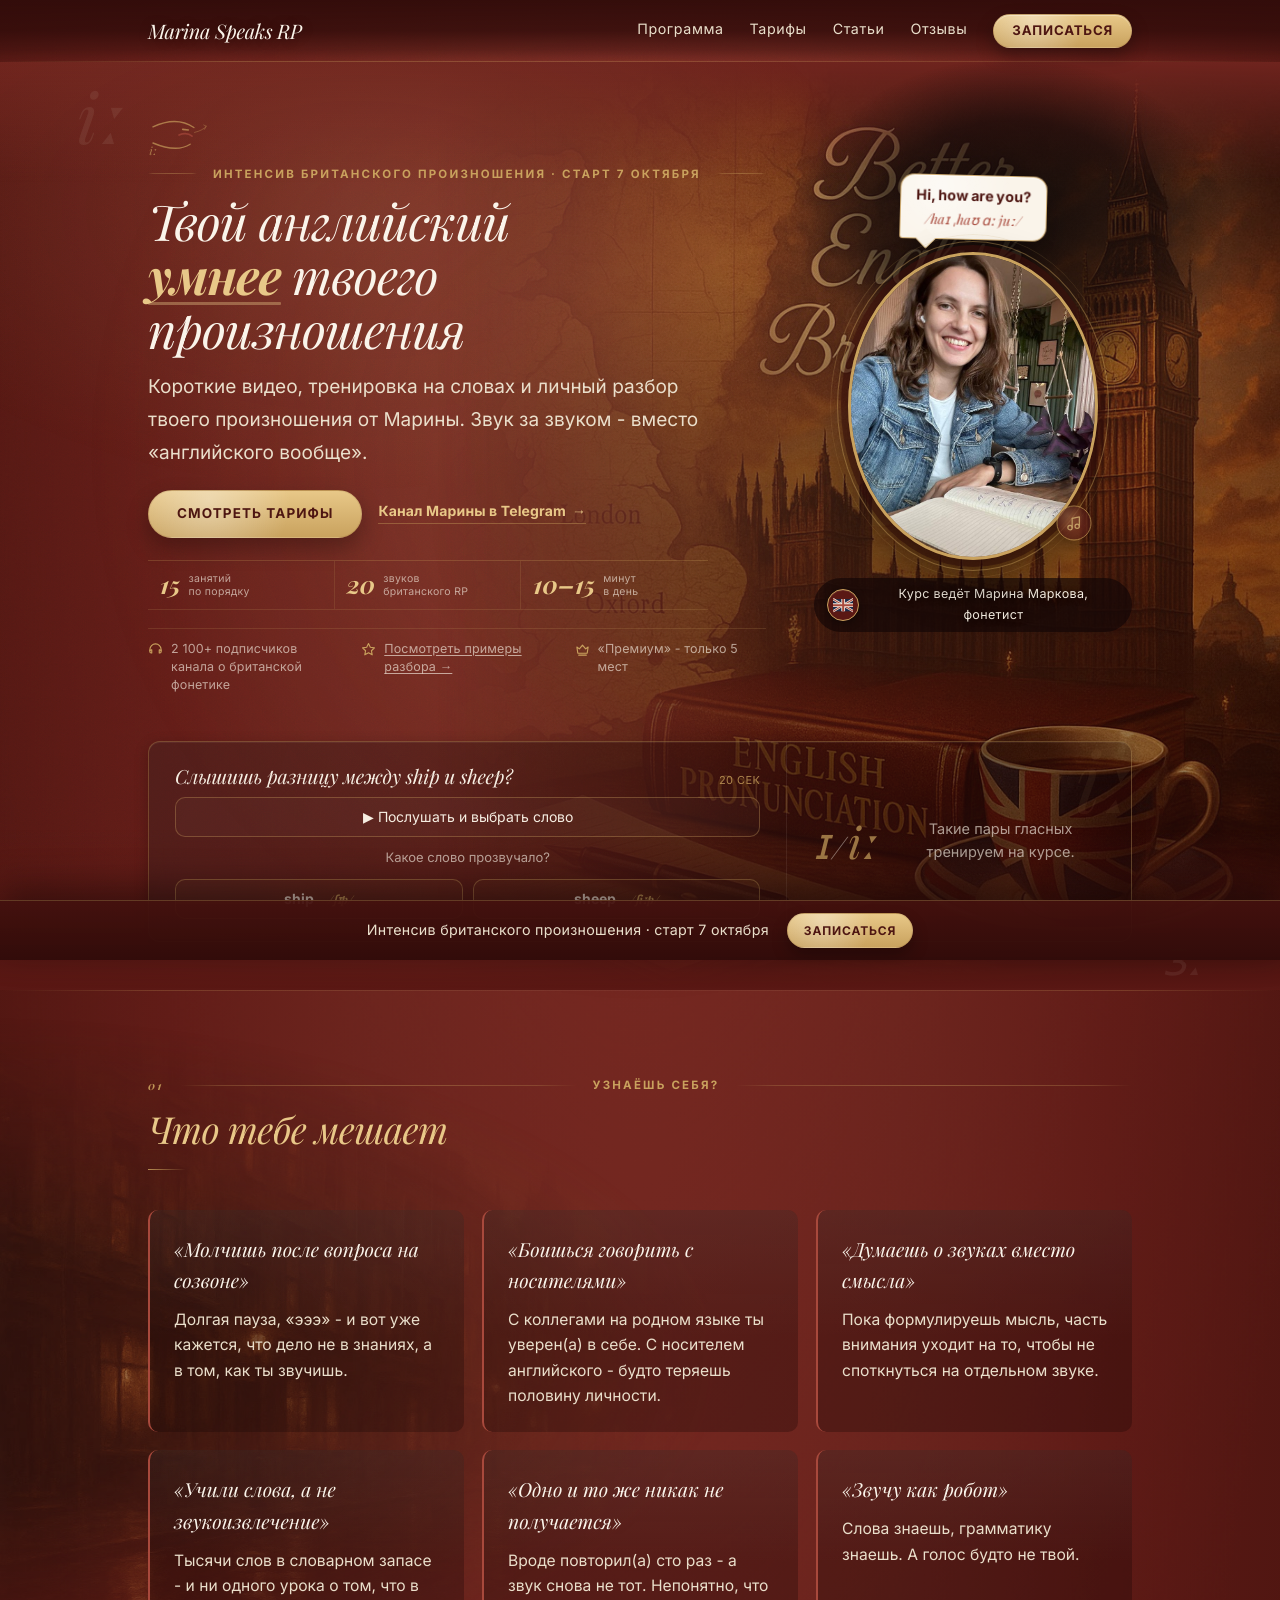
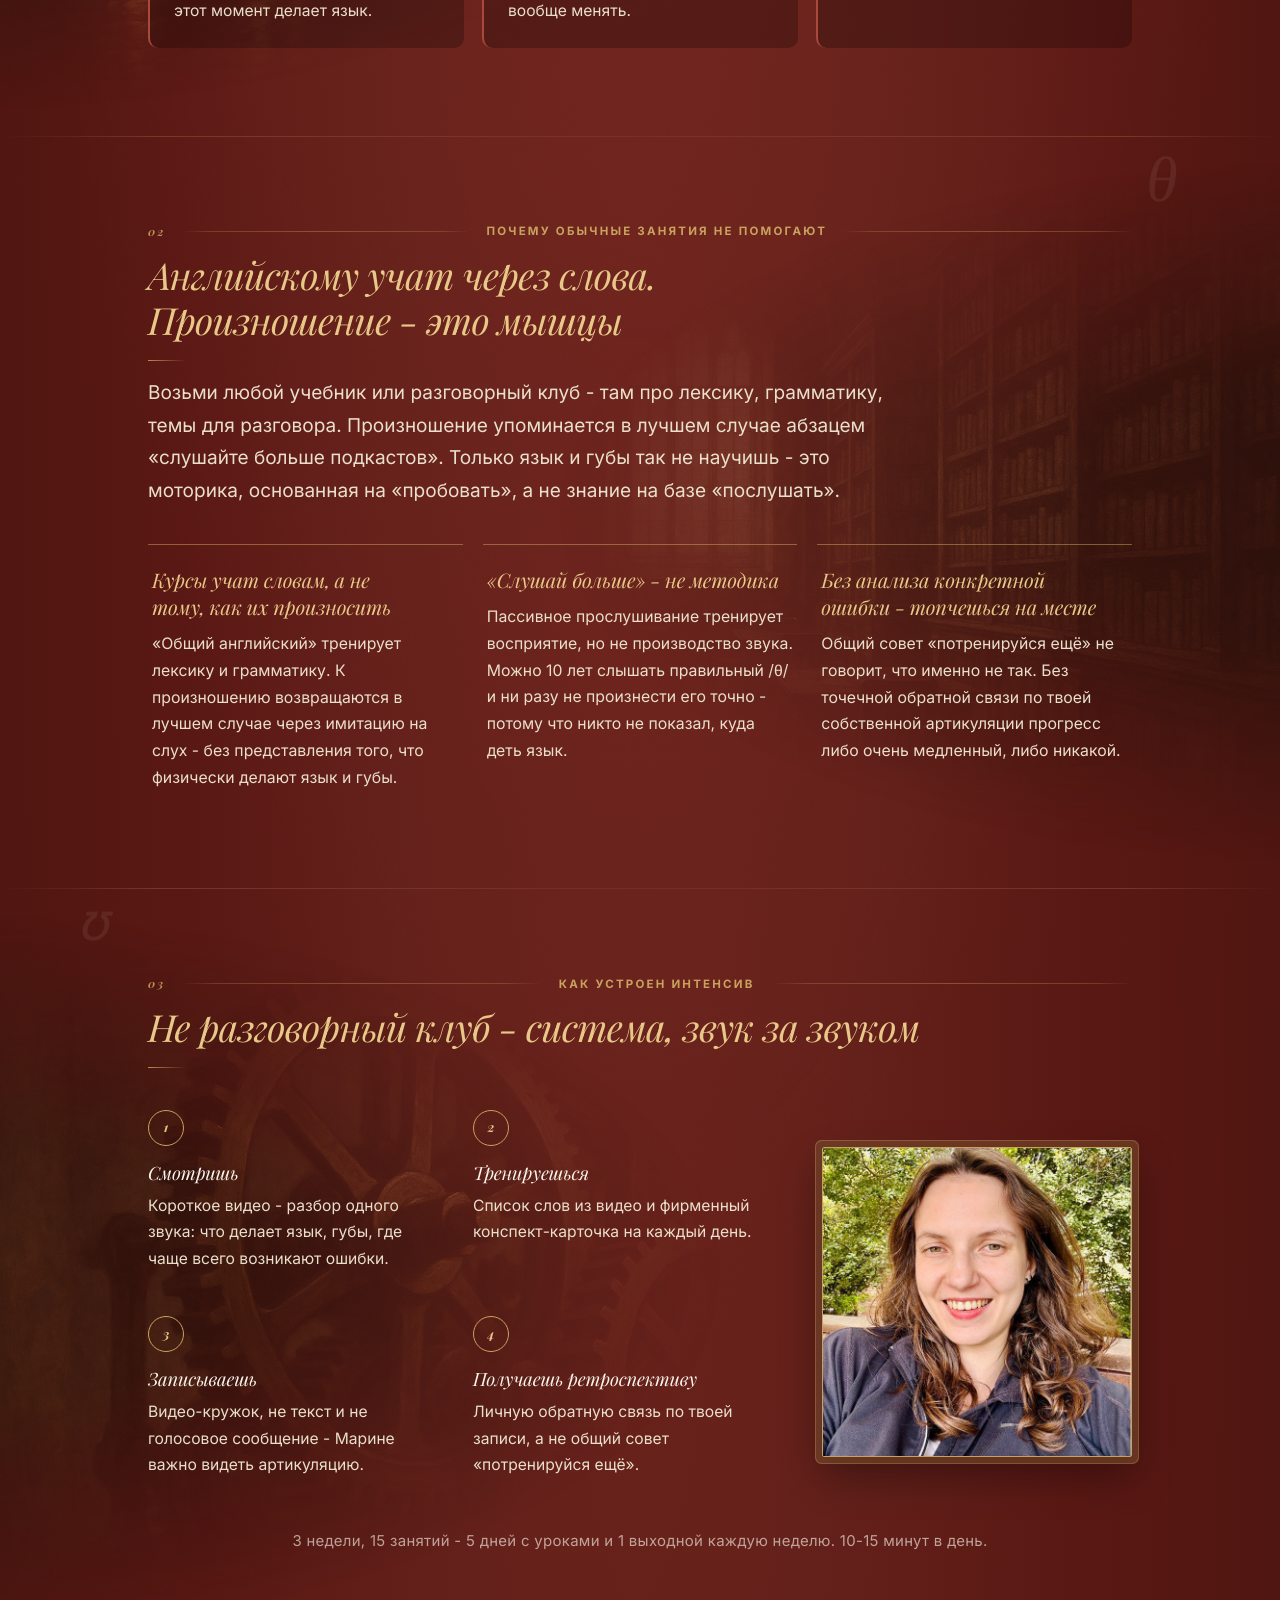
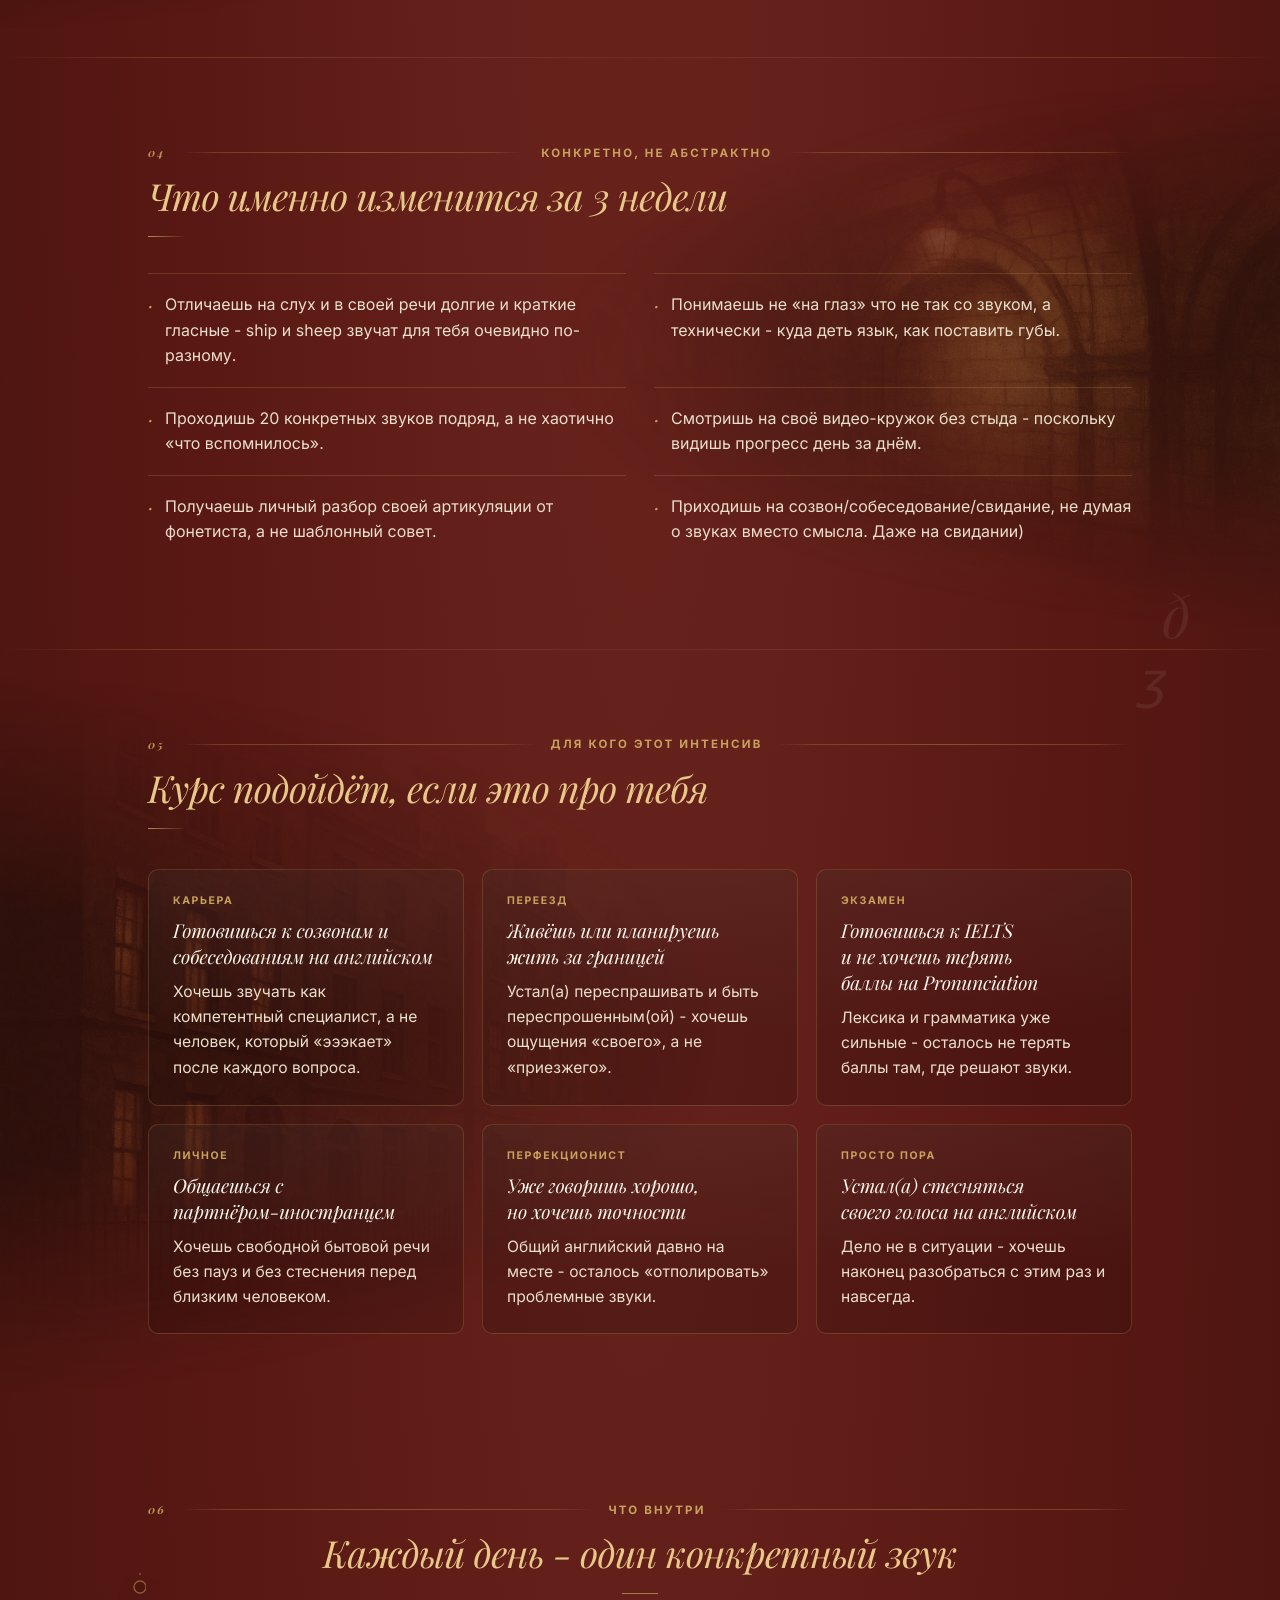
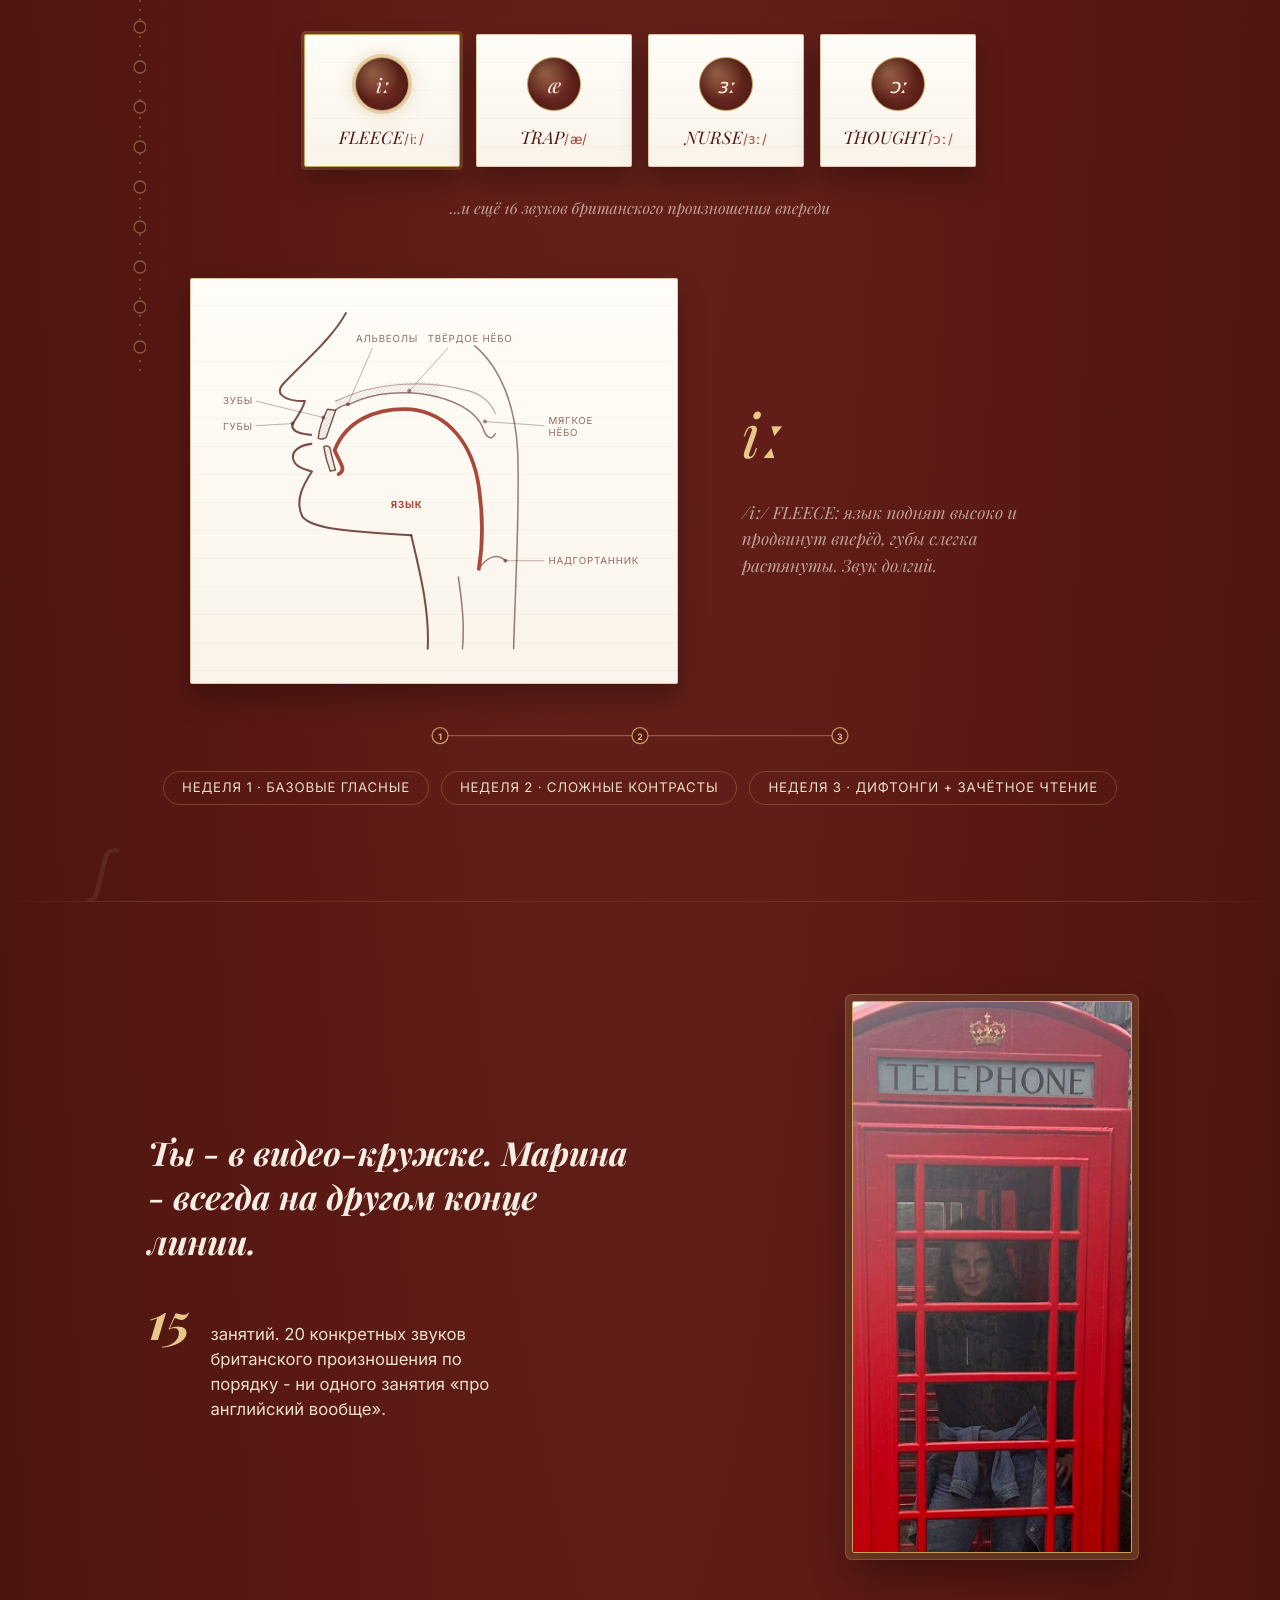
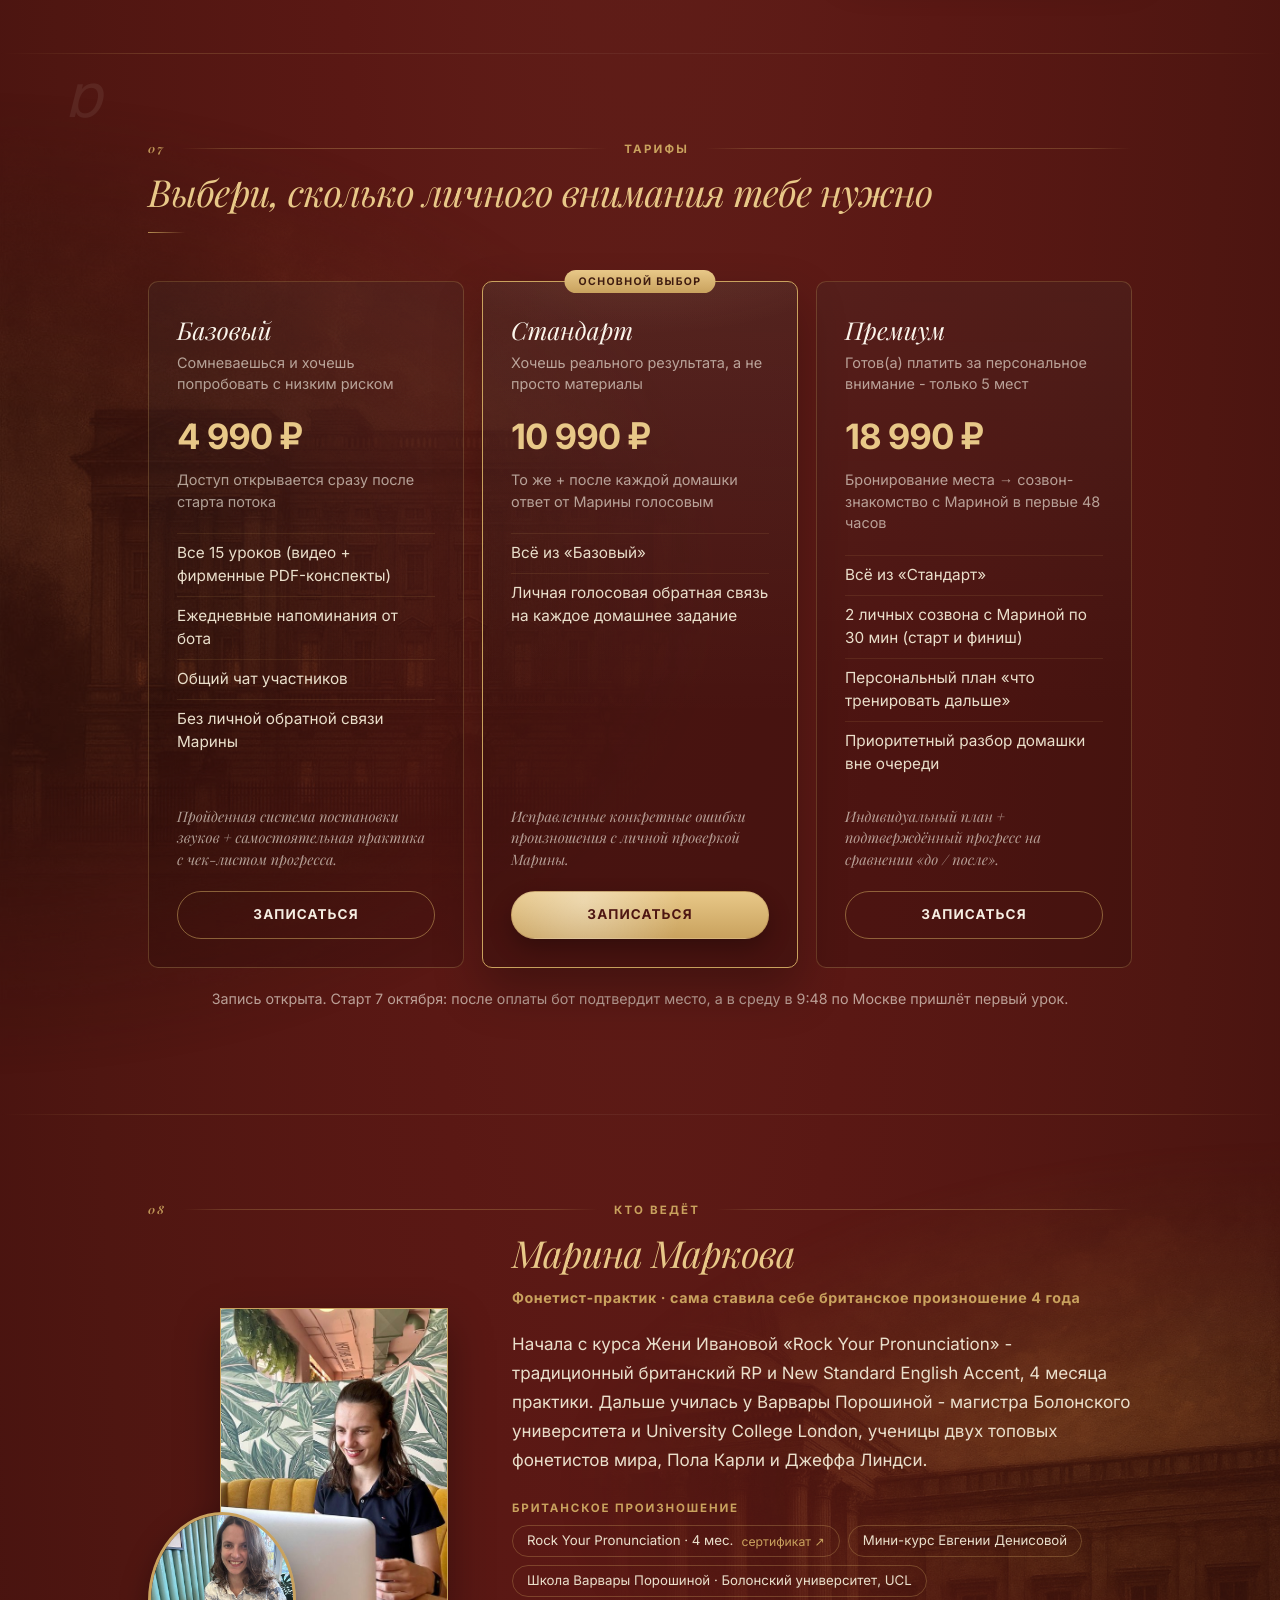
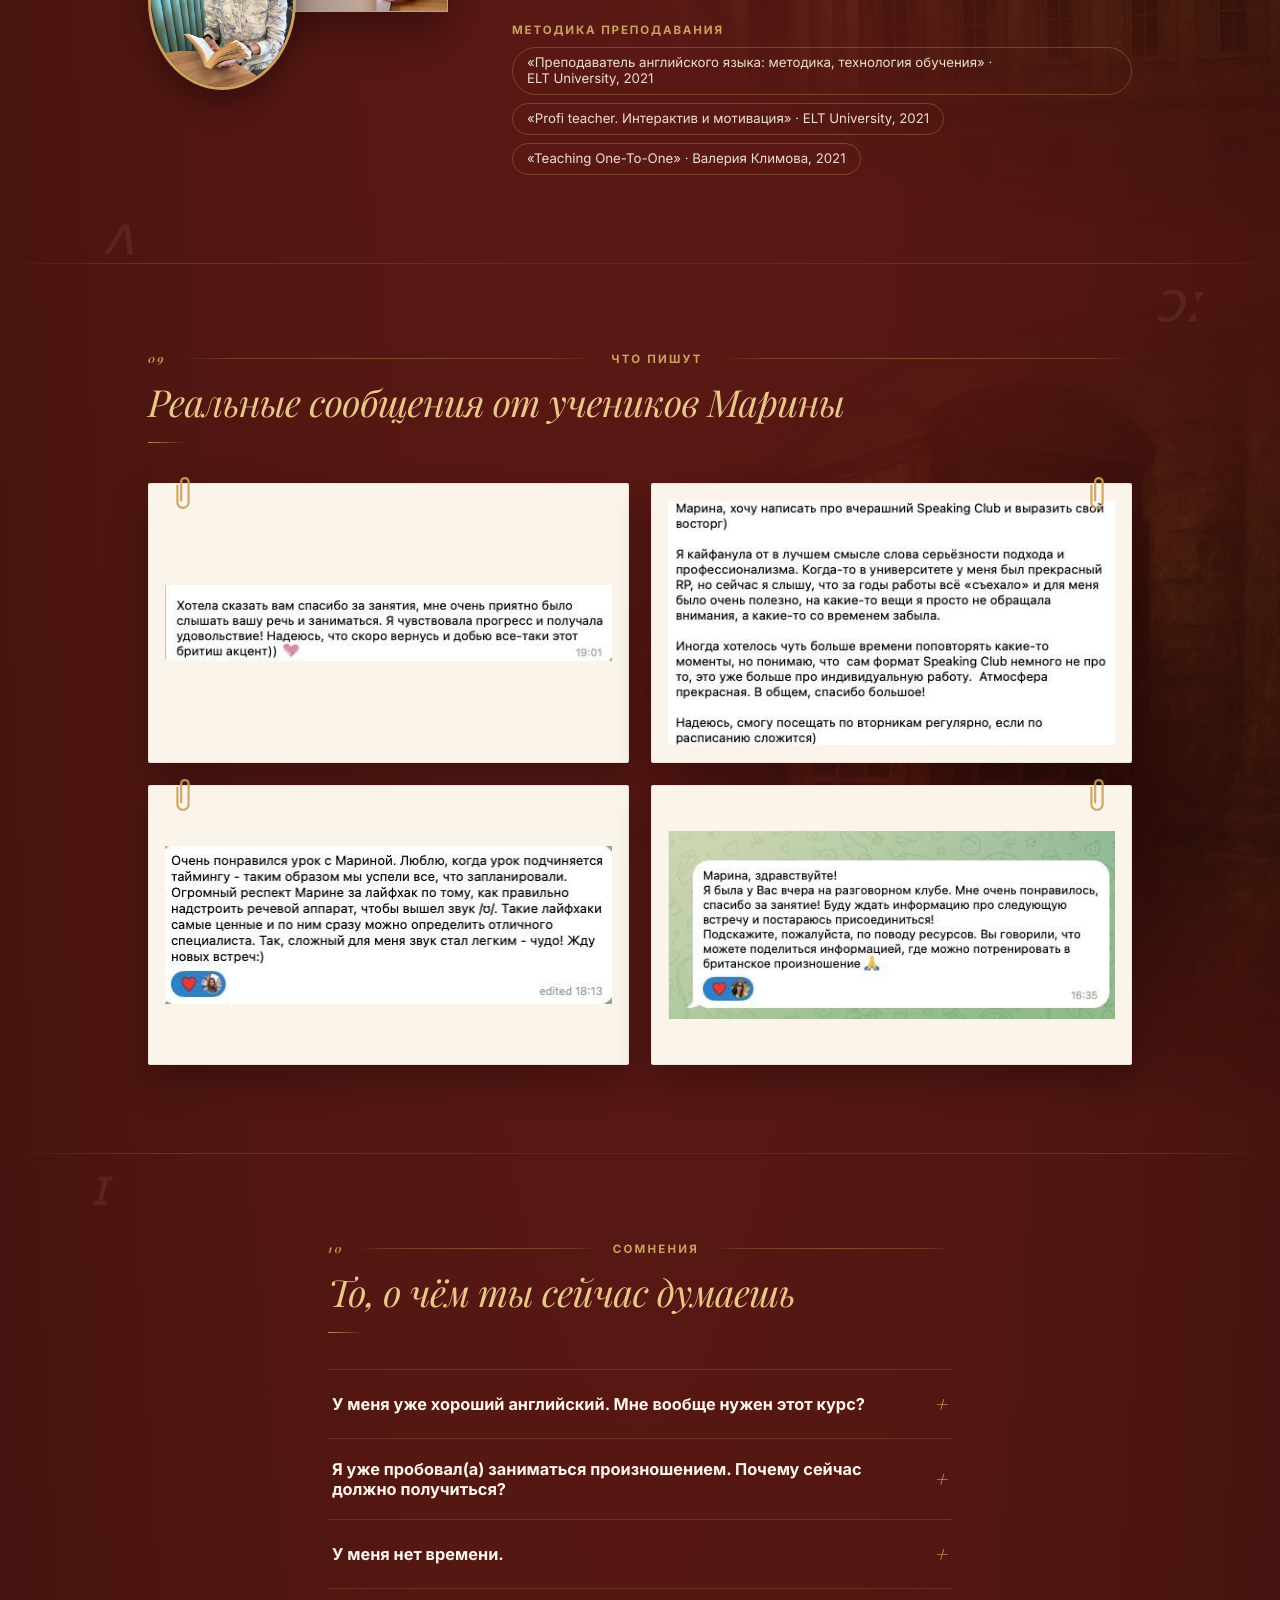
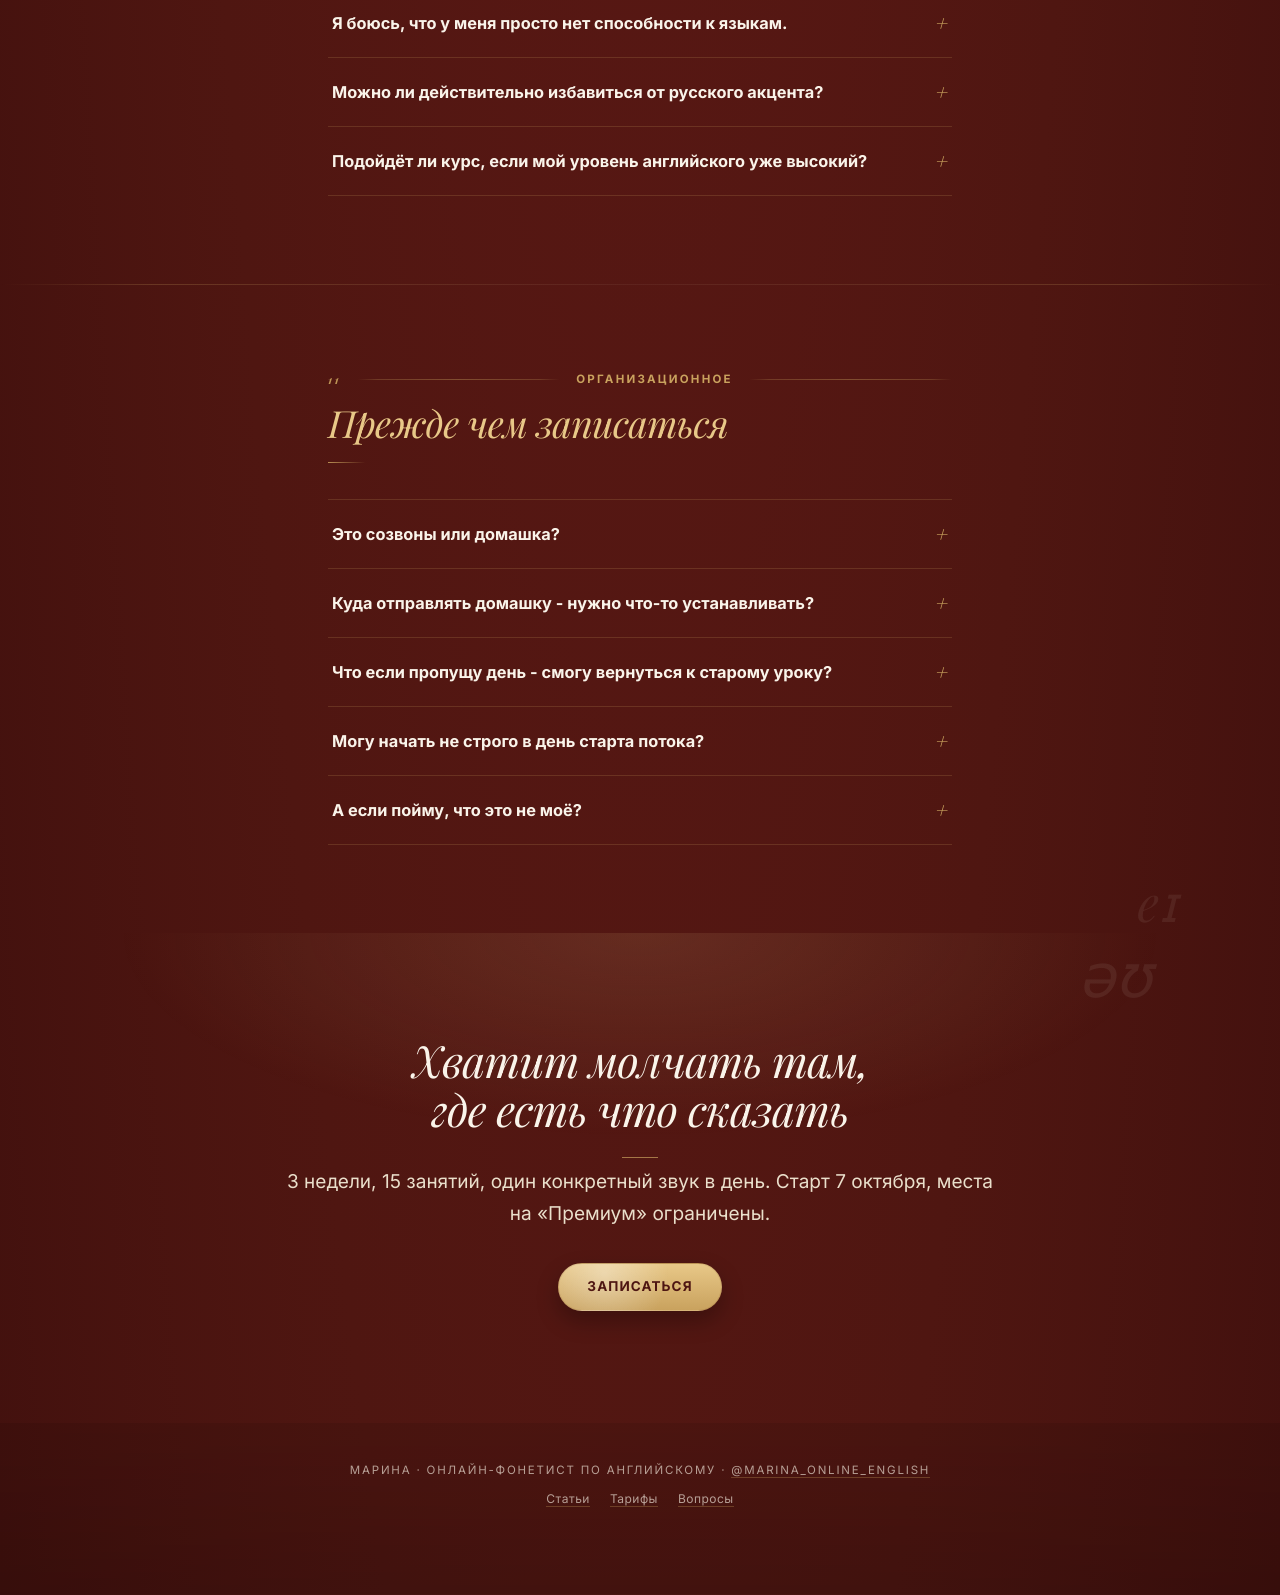
==== index.html @ 71645b0d "Запись открыта: кнопки «Записаться», старт 7 октября (автопереключение 05.10 05:00)" ====
<!doctype html>
<html lang="ru">
<head>
<meta charset="utf-8">
<meta name="viewport" content="width=device-width, initial-scale=1">
<title>Интенсив британского произношения - Marina Speaks RP</title>
<meta name="description" content="15 занятий, один звук в день. Марина - фонетист - лично разбирает твою артикуляцию по видео-кружку. Не 'английский вообще', а конкретная система постановки британского произношения. Старт 7 октября.">
<link rel="canonical" href="https://marinaspeaksrp.org/">
<meta property="og:type" content="website">
<meta property="og:title" content="Интенсив британского произношения - Marina Speaks RP">
<meta property="og:description" content="15 занятий, один звук в день. Личный разбор артикуляции от Марины, фонетиста. Старт 7 октября.">
<meta property="og:image" content="https://marinaspeaksrp.org/assets/img/og-cover.jpg">
<meta property="og:url" content="https://marinaspeaksrp.org/">
<meta name="twitter:card" content="summary_large_image">
<link rel="icon" type="image/png" href="/assets/img/favicon-32.png" sizes="32x32">
<link rel="apple-touch-icon" href="/assets/img/apple-touch-icon.png">
<link rel="icon" type="image/png" sizes="512x512" href="/assets/img/favicon-512.png">
<link rel="stylesheet" href="/assets/style.css?v=20261003">
</head>
<body>
<div class="bg-wrap">
<div class="ambient-light" aria-hidden="true"></div>

<nav class="sitenav">
  <div class="wrap">
    <a class="brand" href="/">Marina Speaks RP</a>
    <div class="nav-right">
      <button type="button" class="nav-toggle" id="navToggle" aria-expanded="false" aria-controls="navLinks" aria-label="Меню разделов"><span></span><span></span><span></span></button>
      <div class="links" id="navLinks">
        <a href="#program">Программа</a>
        <a href="#tariffs">Тарифы</a>
        <a href="/articles/">Статьи</a>
        <a href="#testimonials">Отзывы</a>
      </div>
      <a class="cta" href="https://t.me/Marinatoken_bot?start=waitlist" target="_blank" rel="noopener">Записаться</a>
    </div>
  </div>
</nav>

<section class="hero">
  <div class="hero-scene" aria-hidden="true" style="background-image:url('/assets/img/hero-bg.jpg');"></div>
  <div class="hero-scene-fade-top" aria-hidden="true"></div>
  <div class="hero-scene-fade-bottom" aria-hidden="true"></div>
  <div class="watermark" style="top:18px; left:6%; font-size:70px; --dur:10s; --delay:-2s;">iː</div>
  <div class="watermark watermark-bottom" style="bottom:10px; right:6%; font-size:48px; --dur:12s; --delay:-6s;">ɜː</div>

  <div class="wrap hero-grid">
    <div class="hero-copy">
      <svg class="articulation-diagram" viewBox="0 0 100 74" fill="none" xmlns="http://www.w3.org/2000/svg" aria-hidden="true">
        <path d="M8 24Q46 6 74 25" stroke="var(--gold)" stroke-width="2.2" stroke-linecap="round"/>
        <path d="M8 50Q46 66 68 52" stroke="var(--gold)" stroke-width="2.2" stroke-linecap="round"/>
        <path d="M56 28l9 1" stroke="var(--gold)" stroke-width="2.6" stroke-linecap="round"/>
        <path d="M50 37Q63 32 71 39" stroke="var(--accent-warm)" stroke-width="2.8" stroke-linecap="round"/>
        <path d="M75 33Q88 30 94 23" stroke="var(--gold)" stroke-width="1.3" stroke-linecap="round" opacity=".65"/>
        <path d="M90 21l4 2-3 5" stroke="var(--gold)" stroke-width="1.3" stroke-linecap="round" opacity=".65"/>
        <text x="2" y="70" font-family="Playfair Display, Georgia, serif" font-style="italic" font-size="18" fill="var(--gold)">iː</text>
      </svg>

      <div class="eyebrow">
        <div class="line"></div>
        <span>Интенсив британского произношения · старт 7 октября</span>
        <div class="line"></div>
      </div>

      <h1>Твой английский <em>умнее</em> твоего произношения</h1>

      <p class="lead">Короткие видео, тренировка на словах и личный разбор твоего произношения от Марины. Звук за звуком - вместо «английского вообще».</p>

      <div class="cta-row">
        <a class="btn btn-primary" href="#tariffs">Смотреть тарифы</a>
        <a class="text-cta" href="https://t.me/marina_online_english" target="_blank" rel="noopener">Канал Марины в Telegram <span class="arrow">→</span></a>
      </div>

      <div class="hero-proof-row" aria-label="Что будет на интенсиве">
        <div class="hero-proof">
          <strong>15</strong>
          <span>занятий<br>по порядку</span>
        </div>
        <div class="hero-proof">
          <strong>20</strong>
          <span>звуков<br>британского RP</span>
        </div>
        <div class="hero-proof">
          <strong>10–15</strong>
          <span>минут<br>в день</span>
        </div>
      </div>

      <ul class="trust-row">
        <li><svg class="trust-icon" viewBox="0 0 24 24" fill="none" stroke="currentColor" stroke-width="1.8" stroke-linecap="round" stroke-linejoin="round" aria-hidden="true"><path d="M3 14v-2a9 9 0 0 1 18 0v2"/><path d="M21 15.5a2 2 0 0 1-2 2h-1v-5h1a2 2 0 0 1 2 2z"/><path d="M3 15.5a2 2 0 0 0 2 2h1v-5H5a2 2 0 0 0-2 2z"/></svg>2 100+ подписчиков канала о британской фонетике</li>
        <li><a href="#testimonials" style="display:flex;align-items:flex-start;gap:8px;color:inherit;text-decoration:none;"><svg class="trust-icon" viewBox="0 0 24 24" fill="none" stroke="currentColor" stroke-width="1.8" stroke-linecap="round" stroke-linejoin="round" aria-hidden="true"><path d="M12 2.5l2.9 6 6.6.9-4.8 4.6 1.2 6.5L12 17.3l-5.9 3.2 1.2-6.5-4.8-4.6 6.6-.9z"/></svg><span style="text-decoration:underline;text-underline-offset:2px;">Посмотреть примеры разбора →</span></a></li>
        <li><svg class="trust-icon" viewBox="0 0 24 24" fill="none" stroke="currentColor" stroke-width="1.8" stroke-linecap="round" stroke-linejoin="round" aria-hidden="true"><path d="M3 8l4 3 5-6 5 6 4-3-1.5 10h-15z"/><path d="M6 21h12"/></svg>«Премиум» - только 5 мест</li>
      </ul>
    </div>

    <div class="hero-visual">
      <button type="button" class="speech-bubble" id="beatRecord" aria-pressed="false" aria-label="Пасхалка: it's LeviOsa, not levioSA - реплика Гермионы из Гарри Поттера про ударение">
        <span class="sb-text">Hi, how are you?</span>
        <span class="sb-ipa">/haɪ ˌhaʊ ɑː juː/</span>
      </button>

      <button type="button" class="hero-portrait" id="anthemRecord" aria-pressed="false" aria-label="Пасхалка: проиграть God Save the King, полный куплет, 48 секунд">
        <img src="/assets/img/marina-portrait.jpg" alt="Марина">
        <span class="hero-portrait__note" aria-hidden="true">
          <svg viewBox="0 0 24 24" fill="none" xmlns="http://www.w3.org/2000/svg"><path d="M9 18V5l10-2v13" stroke="currentColor" stroke-width="1.7" stroke-linecap="round" stroke-linejoin="round"/><circle cx="6" cy="18" r="3" stroke="currentColor" stroke-width="1.7"/><circle cx="16" cy="16" r="3" stroke="currentColor" stroke-width="1.7"/></svg>
        </span>
      </button>

      <p class="hero-portrait-caption">
        <button type="button" class="deco-flag-badge" id="queenRecord" aria-pressed="false" aria-label="Пасхалка: проиграть отрывок коронационной речи Елизаветы II, 1953 год, 15 секунд">
          <svg viewBox="0 0 60 36" xmlns="http://www.w3.org/2000/svg">
            <rect width="60" height="36" fill="#1c2b4a"/>
            <path d="M0 0 L60 36 M60 0 L0 36" stroke="#f5ece0" stroke-width="7"/>
            <path d="M0 0 L60 36 M60 0 L0 36" stroke="#a8493c" stroke-width="3"/>
            <path d="M30 0 V36 M0 18 H60" stroke="#f5ece0" stroke-width="11"/>
            <path d="M30 0 V36 M0 18 H60" stroke="#a8493c" stroke-width="6"/>
          </svg>
        </button>
        Курс ведёт Марина Маркова, фонетист
      </p>

      <audio id="queenAudio" src="/assets/audio/queen-speech-clip.mp3" preload="none"></audio>
      <audio id="beatAudio" src="/assets/audio/leviosa-clip.mp3" preload="none"></audio>
      <audio id="anthemAudio" src="/assets/audio/anthem-clip.mp3" preload="none"></audio>
    </div>
  </div>

  <div class="wrap">
    <div class="minpair-card" id="soundCard">
      <div class="minpair-col minpair-question">
        <div class="minpair-card-head">
          <h3>Слышишь разницу между ship и sheep?</h3>
          <span class="minpair-card-tag">20 сек</span>
        </div>

        <button type="button" class="sc-btn sc-play" id="scPlay">▶ Послушать и выбрать слово</button>

        <div class="sc-question">
          <p>Какое слово прозвучало?</p>
          <div class="sc-answers">
            <button type="button" class="sc-btn sc-answer" data-word="ship" disabled aria-pressed="false">ship <span class="ipa">/ʃɪp/</span></button>
            <button type="button" class="sc-btn sc-answer" data-word="sheep" disabled aria-pressed="false">sheep <span class="ipa">/ʃiːp/</span></button>
          </div>
        </div>
      </div>

      <div class="minpair-col minpair-result">
        <div class="sc-teaser" id="scTeaser">
          <span class="sc-teaser-ipa" aria-hidden="true">ɪ<i>/</i>iː</span>
          <p>Такие пары гласных тренируем на курсе.</p>
        </div>

        <div class="sc-feedback" id="scFeedback" aria-live="polite" hidden>
          <p class="sc-feedback-text" id="scFeedbackText"></p>
          <p class="sc-explain">В ship гласный короткий и более расслабленный: /ɪ/. В sheep гласный длиннее и напряжённее: /iː/. Для русскоязычных это не одна «и», а два разных звука.</p>
          <div class="sc-compare">
            <button type="button" class="sc-btn sc-mini" data-word="ship">▶ ship /ʃɪp/</button>
            <button type="button" class="sc-btn sc-mini" data-word="sheep">▶ sheep /ʃiːp/</button>
          </div>
          <p class="sc-bridge">На интенсиве вы присылаете свою запись, а Марина объясняет, что и как поправить. <a href="#program">Как проходят 15 занятий →</a></p>
        </div>
      </div>

      <audio id="scAudioShip" src="/assets/audio/word-ship.mp3" preload="none"></audio>
      <audio id="scAudioSheep" src="/assets/audio/word-sheep.mp3" preload="none"></audio>
    </div>
  </div>
</section>

<section class="pains" id="problem">
  <div class="section-scene section-scene--left" aria-hidden="true" style="background-image:url('/assets/img/pains-street.jpg');"></div>
  <div class="wrap">
    <div class="eyebrow"><span class="eyebrow-num">01</span><div class="line"></div><span>Узнаёшь себя?</span><div class="line"></div></div>
    <h2>Что тебе мешает</h2>
    <div class="pain-grid">
      <div class="pain-card"><p class="quote">«Молчишь после вопроса на созвоне»</p><p>Долгая пауза, «эээ» - и вот уже кажется, что дело не в знаниях, а в том, как ты звучишь.</p></div>
      <div class="pain-card"><p class="quote">«Боишься говорить с носителями»</p><p>С коллегами на родном языке ты уверен(а) в себе. С носителем английского - будто теряешь половину личности.</p></div>
      <div class="pain-card"><p class="quote">«Думаешь о звуках вместо смысла»</p><p>Пока формулируешь мысль, часть внимания уходит на то, чтобы не споткнуться на отдельном звуке.</p></div>
      <div class="pain-card"><p class="quote">«Учили слова, а не звукоизвлечение»</p><p>Тысячи слов в словарном запасе - и ни одного урока о том, что в этот момент делает язык.</p></div>
      <div class="pain-card"><p class="quote">«Одно и то же никак не получается»</p><p>Вроде повторил(а) сто раз - а звук снова не тот. Непонятно, что вообще менять.</p></div>
      <div class="pain-card"><p class="quote">«Звучу как робот»</p><p>Слова знаешь, грамматику знаешь. А голос будто не твой.</p></div>
    </div>
  </div>
</section>

<section class="content-section" id="why-not-working">
  <div class="section-scene section-scene--right" aria-hidden="true" style="background-image:url('/assets/img/library-oxford.jpg');"></div>
  <div class="watermark" style="top:8px; right:8%; font-size:64px; --dur:11s; --delay:-5s;">θ</div>
  <div class="wrap">
    <div class="eyebrow"><span class="eyebrow-num">02</span><div class="line"></div><span>Почему обычные занятия не помогают</span><div class="line"></div></div>
    <h2>Английскому учат через слова. Произношение - это мышцы</h2>
    <p class="lead">Возьми любой учебник или разговорный клуб - там про лексику, грамматику, темы для разговора. Произношение упоминается в лучшем случае абзацем «слушайте больше подкастов». Только язык и губы так не научишь - это моторика, основанная на «пробовать», а не знание на базе «послушать».</p>
    <div class="two-col">
      <div class="info-card">
        <h3>Курсы учат словам, а не тому, как их произносить</h3>
        <p>«Общий английский» тренирует лексику и грамматику. К произношению возвращаются в лучшем случае через имитацию на слух - без представления того, что физически делают язык и губы.</p>
      </div>
      <div class="info-card">
        <h3>«Слушай больше» - не методика</h3>
        <p>Пассивное прослушивание тренирует восприятие, но не производство звука. Можно 10 лет слышать правильный /θ/ и ни разу не произнести его точно - потому что никто не показал, куда деть язык.</p>
      </div>
      <div class="info-card">
        <h3>Без анализа конкретной ошибки - топчешься на месте</h3>
        <p>Общий совет «потренируйся ещё» не говорит, что именно не так. Без точечной обратной связи по твоей собственной артикуляции прогресс либо очень медленный, либо никакой.</p>
      </div>
    </div>
  </div>
</section>

<section class="mech" id="solution">
  <div class="section-scene section-scene--left" aria-hidden="true" style="background-image:url('/assets/img/bigben-gears.jpg');"></div>
  <div class="watermark" style="top:6px; left:6%; font-size:52px; --dur:11s; --delay:-2s;">ʊ</div>
  <div class="wrap">
    <div class="eyebrow"><span class="eyebrow-num">03</span><div class="line"></div><span>Как устроен интенсив</span><div class="line"></div></div>
    <h2>Не разговорный клуб - система, звук за звуком</h2>
    <div class="mech-body">
      <div class="steps steps-col">
        <div class="step"><div class="num">1</div><h3>Смотришь</h3><p>Короткое видео - разбор одного звука: что делает язык, губы, где чаще всего возникают ошибки.</p></div>
        <div class="step"><div class="num">2</div><h3>Тренируешься</h3><p>Список слов из видео и фирменный конспект-карточка на каждый день.</p></div>
        <div class="step"><div class="num">3</div><h3>Записываешь</h3><p>Видео-кружок, не текст и не голосовое сообщение - Марине важно видеть артикуляцию.</p></div>
        <div class="step"><div class="num">4</div><h3>Получаешь ретроспективу</h3><p>Личную обратную связь по твоей записи, а не общий совет «потренируйся ещё».</p></div>
      </div>
      <figure class="mech-photo">
        <img src="/assets/img/marina-working-1.jpg" alt="Марина разбирает домашку ученика">
      </figure>
    </div>
    <p class="mech-note">3 недели, 15 занятий - 5 дней с уроками и 1 выходной каждую неделю. 10-15 минут в день.</p>
  </div>
</section>

<section class="content-section" id="results">
  <div class="section-scene section-scene--right" aria-hidden="true" style="background-image:url('/assets/img/tube-platform.jpg');"></div>
  <div class="watermark" style="bottom:6px; right:7%; font-size:58px; --dur:9s; --delay:-4s;">ð</div>
  <div class="wrap">
    <div class="eyebrow"><span class="eyebrow-num">04</span><div class="line"></div><span>Конкретно, не абстрактно</span><div class="line"></div></div>
    <h2>Что именно изменится за 3 недели</h2>
    <ul class="result-list">
      <li><span class="mark">·</span>Отличаешь на слух и в своей речи долгие и краткие гласные - ship и sheep звучат для тебя очевидно по-разному.</li>
      <li><span class="mark">·</span>Понимаешь не «на глаз» что не так со звуком, а технически - куда деть язык, как поставить губы.</li>
      <li><span class="mark">·</span>Проходишь 20 конкретных звуков подряд, а не хаотично «что вспомнилось».</li>
      <li><span class="mark">·</span>Смотришь на своё видео-кружок без стыда - поскольку видишь прогресс день за днём.</li>
      <li><span class="mark">·</span>Получаешь личный разбор своей артикуляции от фонетиста, а не шаблонный совет.</li>
      <li><span class="mark">·</span>Приходишь на созвон/собеседование/свидание, не думая о звуках вместо смысла. Даже на свидании)</li>
    </ul>
  </div>
</section>

<section class="content-section" id="for-whom">
  <div class="section-scene section-scene--left" aria-hidden="true" style="background-image:url('/assets/img/london-corner.jpg');"></div>
  <div class="watermark" style="top:4px; right:9%; font-size:50px; --dur:13s; --delay:-6s;">ʒ</div>
  <div class="wrap">
    <div class="eyebrow"><span class="eyebrow-num">05</span><div class="line"></div><span>Для кого этот интенсив</span><div class="line"></div></div>
    <h2>Курс подойдёт, если это про тебя</h2>
    <div class="persona-grid">
      <div class="persona-card"><div class="tag">Карьера</div><h3>Готовишься к созвонам и собеседованиям на английском</h3><p>Хочешь звучать как компетентный специалист, а не человек, который «эээкает» после каждого вопроса.</p></div>
      <div class="persona-card"><div class="tag">Переезд</div><h3>Живёшь или планируешь жить за границей</h3><p>Устал(а) переспрашивать и быть переспрошенным(ой) - хочешь ощущения «своего», а не «приезжего».</p></div>
      <div class="persona-card"><div class="tag">Экзамен</div><h3>Готовишься к IELTS и не хочешь терять баллы на Pronunciation</h3><p>Лексика и грамматика уже сильные - осталось не терять баллы там, где решают звуки.</p></div>
      <div class="persona-card"><div class="tag">Личное</div><h3>Общаешься с партнёром-иностранцем</h3><p>Хочешь свободной бытовой речи без пауз и без стеснения перед близким человеком.</p></div>
      <div class="persona-card"><div class="tag">Перфекционист</div><h3>Уже говоришь хорошо, но хочешь точности</h3><p>Общий английский давно на месте - осталось «отполировать» проблемные звуки.</p></div>
      <div class="persona-card"><div class="tag">Просто пора</div><h3>Устал(а) стесняться своего голоса на английском</h3><p>Дело не в ситуации - хочешь наконец разобраться с этим раз и навсегда.</p></div>
    </div>
  </div>
</section>

<section class="curriculum" id="program">
  <div class="watermark" style="bottom:4px; left:7%; font-size:56px; --dur:8s; --delay:-1s;">ʃ</div>
  <svg class="deco-notebook" aria-hidden="true" viewBox="0 0 26 400" preserveAspectRatio="none">
    <line x1="20" y1="0" x2="20" y2="400" stroke="var(--gold)" stroke-width="1.4" stroke-dasharray="2 7"/>
    <g fill="var(--bg-bottom)" stroke="var(--gold)" stroke-width="1.4">
      <circle cx="20" cy="14" r="6"/><circle cx="20" cy="54" r="6"/><circle cx="20" cy="94" r="6"/>
      <circle cx="20" cy="134" r="6"/><circle cx="20" cy="174" r="6"/><circle cx="20" cy="214" r="6"/>
      <circle cx="20" cy="254" r="6"/><circle cx="20" cy="294" r="6"/><circle cx="20" cy="334" r="6"/>
      <circle cx="20" cy="374" r="6"/>
    </g>
  </svg>
  <div class="wrap">
    <div class="eyebrow center"><span class="eyebrow-num">06</span><div class="line"></div><span>Что внутри</span><div class="line"></div></div>
    <h2>Каждый день - один конкретный звук</h2>
    <div class="sound-row" role="group" aria-label="Звуки интенсива - выбери звук, чтобы увидеть артикуляцию">
      <button type="button" class="sound-card" data-sound="i" aria-pressed="true"><span class="medallion">iː</span><span class="name">FLEECE</span><span class="ipa">/iː/</span></button>
      <button type="button" class="sound-card" data-sound="ae" aria-pressed="false"><span class="medallion">æ</span><span class="name">TRAP</span><span class="ipa">/æ/</span></button>
      <button type="button" class="sound-card" data-sound="er" aria-pressed="false"><span class="medallion">ɜː</span><span class="name">NURSE</span><span class="ipa">/ɜː/</span></button>
      <button type="button" class="sound-card" data-sound="or" aria-pressed="false"><span class="medallion">ɔː</span><span class="name">THOUGHT</span><span class="ipa">/ɔː/</span></button>
    </div>
    <p class="curriculum-more">...и ещё 16 звуков британского произношения впереди</p>

    <div class="atlas">
      <figure class="atlas-figure">
        <svg class="articulation" id="atlasSvg" viewBox="0 0 420 340" role="img" aria-labelledby="atlasCaption">
          <defs>
            <pattern id="hBone" width="2.6" height="2.6" patternUnits="userSpaceOnUse" patternTransform="rotate(45)"><rect width="2.6" height="2.6" class="hatch-ground"/><path d="M0 0V2.6" class="hatch-line"/></pattern>
          </defs>
          <path class="a-bone" d="M114 101 C118 96 124 96 130 94 C150 84 184 80 214 88 L216 74.5 C188 70 150 74 114 92 Z"/>
          <path class="a-soft" d="M114 92 C150 74 202 70 244 82 C258 86 266 94 270 104"/>
          <path class="a-face" d="M124 6 C110 32 80 56 62 76 C56 83 60 92 84 92 C82 100 76 108 72 114 C70 120 76 124 90 125"/>
          <path class="a-tooth" d="M106 100 C102 108 98 118 97 128 C99 130 103 129 105 127 C108 118 111 110 114 101 Z"/>
          <path class="a-line" d="M114 101 C118 96 124 96 130 94 C150 84 184 80 214 88 C236 94 252 104 258 118 C260 126 266 132 270 124"/>
          <path class="a-line" d="M250 38 C276 60 290 98 292 142 C294 200 290 262 288 334"/>
          <g id="atlasJaw" transform="rotate(-1 250 112)">
            <path class="a-face" d="M90 131 C78 132 70 138 72 146 C74 154 84 156 90 158 C82 170 72 186 80 202 C88 214 128 218 186 222"/>
            <path class="a-tooth" d="M102 134 C103 142 105 150 108 158 L113 157 C111 149 109 141 108 135 C106 133 104 133 102 134 Z"/>
          </g>
          <path class="a-face" id="atlasNeck" d="M187.9 223.1 C195.9 257.1 206 296 204 334"/>
          <path class="a-line" d="M254 256 C262 244 272 240 280 248"/>
          <path class="a-line" d="M234 264 C238 292 240 312 238 334"/>
          <path class="a-tongue" id="atlasTongue" d="M116.9 163.3 C124.9 159.3 119 154 113 140 C124 112 152 98 188 100 C224 104 248 134 254 176 C258 204 258 232 254 256"/>
          <g class="a-labels">
            <line x1="36" y1="116" x2="72" y2="114"/><circle cx="72" cy="114" r="2"/><text x="4" y="120">губы</text>
            <line x1="36" y1="92" x2="102" y2="108"/><circle cx="102" cy="108" r="2"/><text x="4" y="95">зубы</text>
            <line x1="150" y1="40" x2="126" y2="95"/><circle cx="126" cy="95" r="2"/><text x="134" y="34">альвеолы</text>
            <line x1="224" y1="40" x2="186" y2="82"/><circle cx="186" cy="82" r="2"/><text x="204" y="34">твёрдое нёбо</text>
            <line x1="318" y1="116" x2="260" y2="112"/><circle cx="260" cy="112" r="2"/><text x="322" y="114">мягкое</text><text x="322" y="126">нёбо</text>
            <line x1="318" y1="248" x2="280" y2="248"/><circle cx="280" cy="248" r="2"/><text x="322" y="251">надгортанник</text>
            <text class="a-label-active" id="atlasTongueLabel" x="168" y="196">язык</text>
          </g>
        </svg>
      </figure>

      <div class="atlas-legend">
        <p class="atlas-glyph" id="atlasGlyph" aria-hidden="true">iː</p>
        <p class="atlas-caption" id="atlasCaption" aria-live="polite"><span id="atlasText">/iː/ FLEECE: язык поднят высоко и продвинут вперёд, губы слегка растянуты. Звук долгий.</span></p>
      </div>
    </div>

    <svg class="timeline-svg" viewBox="0 0 600 44" role="img" aria-label="Три недели интенсива по порядку">
      <line x1="50" y1="22" x2="550" y2="22" stroke="var(--border-gold)" stroke-width="1.5"/>
      <circle cx="50" cy="22" r="10" fill="var(--bg-mid)" stroke="var(--gold)" stroke-width="1.6"/>
      <circle cx="300" cy="22" r="10" fill="var(--bg-mid)" stroke="var(--gold)" stroke-width="1.6"/>
      <circle cx="550" cy="22" r="10" fill="var(--bg-mid)" stroke="var(--gold)" stroke-width="1.6"/>
      <text x="50" y="27" text-anchor="middle" font-family="Inter, sans-serif" font-size="11" font-weight="700" fill="var(--gold-light)">1</text>
      <text x="300" y="27" text-anchor="middle" font-family="Inter, sans-serif" font-size="11" font-weight="700" fill="var(--gold-light)">2</text>
      <text x="550" y="27" text-anchor="middle" font-family="Inter, sans-serif" font-size="11" font-weight="700" fill="var(--gold-light)">3</text>
    </svg>

    <div class="week-row">
      <div class="week-pill">Неделя 1 · базовые гласные</div>
      <div class="week-pill">Неделя 2 · сложные контрасты</div>
      <div class="week-pill">Неделя 3 · дифтонги + зачётное чтение</div>
    </div>
  </div>
</section>

<section class="pause-stat pause-stat-photo">
  <svg class="pause-crown" aria-hidden="true" viewBox="0 0 200 150">
    <path d="M20,112 L20,66 L54,94 L80,36 L100,74 L120,36 L146,94 L180,66 L180,112 Z" fill="none" stroke="currentColor" stroke-width="3" stroke-linejoin="round" stroke-linecap="round"/>
    <line x1="10" y1="112" x2="190" y2="112" stroke="currentColor" stroke-width="3" stroke-linecap="round"/>
    <circle cx="20" cy="66" r="5.5" fill="currentColor"/>
    <circle cx="80" cy="36" r="5.5" fill="currentColor"/>
    <circle cx="100" cy="74" r="4.5" fill="currentColor"/>
    <circle cx="120" cy="36" r="5.5" fill="currentColor"/>
    <circle cx="180" cy="66" r="5.5" fill="currentColor"/>
  </svg>
  <div class="wrap">
    <div class="pause-stat-body">
      <div class="pause-stat-text">
        <p class="pause-quote">Ты - в видео-кружке. Марина - всегда на другом конце линии.</p>
        <div class="pause-number-row">
          <span class="pause-number-small">15</span>
          <span class="pause-number-text">занятий. 20 конкретных звуков британского произношения по порядку - ни одного занятия «про английский вообще».</span>
        </div>
      </div>
      <div class="pause-thread-layer" aria-hidden="true">
        <svg class="pause-thread-bridge" viewBox="0 0 1000 400" preserveAspectRatio="none">
          <path class="pause-string pause-string-shadow" d="M40,190 C110,128 180,142 258,158 C338,174 378,222 458,218 C540,214 598,182 680,176 C770,170 860,178 950,172"/>
          <path class="pause-string pause-string-main" d="M40,190 C110,128 180,142 258,158 C338,174 378,222 458,218 C540,214 598,182 680,176 C770,170 860,178 950,172"/>
          <g class="pause-thread-cup" transform="translate(40,190) rotate(100)">
            <path d="M-6,0 L6,0 L10,24 L-10,24 Z"/>
            <ellipse cx="0" cy="24" rx="10" ry="3.2"/>
          </g>
          <g class="pause-thread-cup" transform="translate(950,172) rotate(-72)">
            <path d="M-6,0 L6,0 L10,24 L-10,24 Z"/>
            <ellipse cx="0" cy="24" rx="10" ry="3.2"/>
          </g>
        </svg>
      </div>
      <figure class="pause-photo">
        <img src="/assets/img/marina-phonebox.jpg" alt="Марина в красной телефонной будке в Англии">
      </figure>
    </div>
  </div>
</section>

<section class="tariffs" id="tariffs">
  <div class="section-scene section-scene--left" aria-hidden="true" style="background-image:url('/assets/img/tariffs-palace.jpg');"></div>
  <div class="watermark" style="top:10px; left:5%; font-size:60px; --dur:10s; --delay:-3s;">ɒ</div>
  <div class="wrap">
    <div class="eyebrow"><span class="eyebrow-num">07</span><div class="line"></div><span>Тарифы</span><div class="line"></div></div>
    <h2>Выбери, сколько личного внимания тебе нужно</h2>
    <div class="tariff-grid">
      <div class="tariff-card">
        <div class="tariff-name">Базовый</div>
        <div class="tariff-for">Сомневаешься и хочешь попробовать с низким риском</div>
        <div class="tariff-price">4 990 ₽</div>
        <div class="tariff-entry">Доступ открывается сразу после старта потока</div>
        <ul class="tariff-list">
          <li>Все 15 уроков (видео + фирменные PDF-конспекты)</li>
          <li>Ежедневные напоминания от бота</li>
          <li>Общий чат участников</li>
          <li>Без личной обратной связи Марины</li>
        </ul>
        <div class="tariff-result">Пройденная система постановки звуков + самостоятельная практика с чек-листом прогресса.</div>
        <a class="btn btn-ghost" href="https://t.me/Marinatoken_bot?start=waitlist_tariff1" target="_blank" rel="noopener">Записаться</a>
      </div>

      <div class="tariff-card featured">
        <div class="tariff-badge">Основной выбор</div>
        <div class="tariff-name">Стандарт</div>
        <div class="tariff-for">Хочешь реального результата, а не просто материалы</div>
        <div class="tariff-price">10 990 ₽</div>
        <div class="tariff-entry">То же + после каждой домашки ответ от Марины голосовым</div>
        <ul class="tariff-list">
          <li>Всё из «Базовый»</li>
          <li>Личная голосовая обратная связь на каждое домашнее задание</li>
        </ul>
        <div class="tariff-result">Исправленные конкретные ошибки произношения с личной проверкой Марины.</div>
        <a class="btn btn-primary" href="https://t.me/Marinatoken_bot?start=waitlist_tariff2" target="_blank" rel="noopener">Записаться</a>
      </div>

      <div class="tariff-card">
        <div class="tariff-name">Премиум</div>
        <div class="tariff-for">Готов(а) платить за персональное внимание - только 5 мест</div>
        <div class="tariff-price">18 990 ₽</div>
        <div class="tariff-entry">Бронирование места → созвон-знакомство с Мариной в первые 48 часов</div>
        <ul class="tariff-list">
          <li>Всё из «Стандарт»</li>
          <li>2 личных созвона с Мариной по 30 мин (старт и финиш)</li>
          <li>Персональный план «что тренировать дальше»</li>
          <li>Приоритетный разбор домашки вне очереди</li>
        </ul>
        <div class="tariff-result">Индивидуальный план + подтверждённый прогресс на сравнении «до / после».</div>
        <a class="btn btn-ghost" href="https://t.me/Marinatoken_bot?start=waitlist_tariff3" target="_blank" rel="noopener">Записаться</a>
      </div>
    </div>

    <p class="waitlist-note">Запись открыта. Старт 7 октября: после оплаты бот подтвердит место, а в среду в 9:48 по Москве пришлёт первый урок.</p>
  </div>
</section>

<section class="about" id="author">
  <div class="section-scene section-scene--right" aria-hidden="true" style="background-image:url('/assets/img/about-ucl.jpg');"></div>
  <div class="watermark" style="bottom:4px; left:8%; font-size:54px; --dur:12s; --delay:-5s;">ʌ</div>
  <div class="wrap">
    <div class="eyebrow"><span class="eyebrow-num">08</span><div class="line"></div><span>Кто ведёт</span><div class="line"></div></div>
    <div class="about-inner">
      <div class="photo-stack">
        <div class="photo-stack-main"><img src="/assets/img/marina-working-2.jpg" alt="Марина проводит разбор произношения за ноутбуком"></div>
        <div class="photo-stack-accent"><img src="/assets/img/marina-book-smile.jpg" alt="Марина Маркова"></div>
      </div>
      <div class="about-text">
        <h2>Марина Маркова</h2>
        <p class="about-role">Фонетист-практик · сама ставила себе британское произношение 4 года</p>
        <p>Начала с курса Жени Ивановой «Rock Your Pronunciation» - традиционный британский RP и New Standard English Accent, 4 месяца практики. Дальше училась у Варвары Порошиной - магистра Болонского университета и University College London, ученицы двух топовых фонетистов мира, Пола Карли и Джеффа Линдси.</p>
        <div class="credentials-label">Британское произношение</div>
        <div class="credentials">
          <a class="credential has-proof" href="/assets/img/certificate-1.jpg" target="_blank" rel="noopener">Rock Your Pronunciation · 4 мес.<span class="proof-mark">сертификат ↗</span></a>
          <div class="credential">Мини-курс Евгении Денисовой</div>
          <div class="credential">Школа Варвары Порошиной · Болонский&nbsp;университет,&nbsp;UCL</div>
        </div>
        <div class="credentials-label">Методика преподавания</div>
        <div class="credentials">
          <div class="credential">«Преподаватель английского языка: методика, технология обучения» · ELT&nbsp;University,&nbsp;2021</div>
          <div class="credential">«Profi teacher. Интерактив и мотивация» · ELT&nbsp;University,&nbsp;2021</div>
          <div class="credential">«Teaching One-To-One» · Валерия&nbsp;Климова,&nbsp;2021</div>
        </div>
      </div>
    </div>
  </div>
</section>

<section class="testimonials" id="testimonials">
  <div class="section-scene section-scene--right" aria-hidden="true" style="background-image:url('/assets/img/phoneboxes-row.jpg');"></div>
  <div class="watermark" style="top:8px; right:6%; font-size:56px; --dur:8s; --delay:-1s;">ɔː</div>
  <div class="wrap">
    <div class="eyebrow"><span class="eyebrow-num">09</span><div class="line"></div><span>Что пишут</span><div class="line"></div></div>
    <h2>Реальные сообщения от учеников Марины</h2>
    <div class="testimonial-grid">
      <figure class="testimonial-card">
        <svg class="deco-paperclip" aria-hidden="true" viewBox="0 0 30 44" fill="none" stroke="currentColor" stroke-width="2.4" stroke-linecap="round"><path d="M9 14 V32 a6 6 0 0 0 12 0 V10 a4 4 0 0 0-8 0 V30"/></svg>
        <img src="/assets/img/otzyv.jpg" alt="Отзыв ученицы Марины в переписке">
      </figure>
      <figure class="testimonial-card">
        <svg class="deco-paperclip" aria-hidden="true" viewBox="0 0 30 44" fill="none" stroke="currentColor" stroke-width="2.4" stroke-linecap="round"><path d="M9 14 V32 a6 6 0 0 0 12 0 V10 a4 4 0 0 0-8 0 V30"/></svg>
        <img src="/assets/img/otzyv1.jpg" alt="Отзыв ученицы Марины в переписке">
      </figure>
      <figure class="testimonial-card">
        <svg class="deco-paperclip" aria-hidden="true" viewBox="0 0 30 44" fill="none" stroke="currentColor" stroke-width="2.4" stroke-linecap="round"><path d="M9 14 V32 a6 6 0 0 0 12 0 V10 a4 4 0 0 0-8 0 V30"/></svg>
        <img src="/assets/img/otzyv2.jpg" alt="Отзыв ученицы Марины в переписке">
      </figure>
      <figure class="testimonial-card">
        <svg class="deco-paperclip" aria-hidden="true" viewBox="0 0 30 44" fill="none" stroke="currentColor" stroke-width="2.4" stroke-linecap="round"><path d="M9 14 V32 a6 6 0 0 0 12 0 V10 a4 4 0 0 0-8 0 V30"/></svg>
        <img src="/assets/img/otzyv4.jpg" alt="Отзыв ученицы Марины в переписке">
      </figure>
    </div>
  </div>
</section>

<section class="faq" id="objections">
  <div class="watermark" style="top:6px; left:7%; font-size:52px; --dur:14s; --delay:-7s;">ɪ</div>
  <div class="wrap narrow">
    <div class="eyebrow"><span class="eyebrow-num">10</span><div class="line"></div><span>Сомнения</span><div class="line"></div></div>
    <h2>То, о чём ты сейчас думаешь</h2>
    <div class="faq-list">
      <details>
        <summary>У меня уже хороший английский. Мне вообще нужен этот курс?</summary>
        <p>Именно для этого случая - тариф «Премиум»: не язык с нуля, а точечный разбор твоих конкретных сложных звуков. Хороший английский и чистое произношение - разные навыки, они не идут в комплекте автоматически.</p>
      </details>
      <details>
        <summary>Я уже пробовал(а) заниматься произношением. Почему сейчас должно получиться?</summary>
        <p>Скорее всего, раньше это была имитация «на слух» без разбора конкретной артикуляции. Здесь - система: один звук в день, конкретный разбор, что делает язык и губы, плюс личная обратная связь по твоей собственной записи, а не общий совет.</p>
      </details>
      <details>
        <summary>У меня нет времени.</summary>
        <p>На день нужно 10-15 минут: посмотреть видео, повторить слова, записать кружок-ответ. Это меньше, чем большинство тратит на бесцельный скроллинг за день.</p>
      </details>
      <details>
        <summary>Я боюсь, что у меня просто нет способности к языкам.</summary>
        <p>Постановка произношения - не про «дар», а про моторику и повторение, как в спорте. У Марины есть примеры учеников с абсолютно разным стартовым уровнем, которые прошли путь с конкретным результатом.</p>
      </details>
      <details>
        <summary>Можно ли действительно избавиться от русского акцента?</summary>
        <p>Звучать неотличимо от носителя языка взрослому человеку почти нереально - и это не цель интенсива. Цель - убрать конкретные звуки, которые режут слух собеседнику и заставляют переспрашивать. Это как раз задача без возрастного потолка.</p>
      </details>
      <details>
        <summary>Подойдёт ли курс, если мой уровень английского уже высокий?</summary>
        <p>Да - произношение почти не коррелирует с уровнем лексики и грамматики. Часто именно у продвинутых студентов накапливается больше всего неосознанных, давно закрепившихся ошибок в конкретных звуках.</p>
      </details>
    </div>
  </div>
</section>

<section class="faq" id="faq">
  <div class="watermark" style="bottom:6px; right:8%; font-size:50px; --dur:9.5s; --delay:-2.5s;">eɪ</div>
  <div class="wrap narrow">
    <div class="eyebrow"><span class="eyebrow-num">11</span><div class="line"></div><span>Организационное</span><div class="line"></div></div>
    <h2>Прежде чем записаться</h2>
    <div class="faq-list">
      <details>
        <summary>Это созвоны или домашка?</summary>
        <p>Ни то, ни другое в чистом виде. Короткое видео + твой видео-ответ + личная обратная связь от Марины, без обязательных созвонов (кроме тарифа «Премиум»).</p>
      </details>
      <details>
        <summary>Куда отправлять домашку - нужно что-то устанавливать?</summary>
        <p>Нет, всё в Telegram-боте, в том же чате, где приходит урок. Ничего дополнительно скачивать не нужно.</p>
      </details>
      <details>
        <summary>Что если пропущу день - смогу вернуться к старому уроку?</summary>
        <p>Да, в разделе «Мой прогресс» любой пройденный день можно открыть заново кнопкой «🔁 День N» - материалы не пропадают.</p>
      </details>
      <details>
        <summary>Могу начать не строго в день старта потока?</summary>
        <p>Твой личный прогресс отсчитывается от твоего первого дня, а не от календаря - если присоединишься чуть позже общего старта, всё равно пройдёшь все 15 занятий по порядку.</p>
      </details>
      <details>
        <summary>А если пойму, что это не моё?</summary>
        <p>Начни с «Базового» - минимальный риск. Доступ к уже открытым материалам остаётся у тебя.</p>
      </details>
    </div>
  </div>
</section>

<section class="final-cta">
  <div class="watermark" style="top:10px; right:10%; font-size:60px; --dur:10s; --delay:-2s;">əʊ</div>
  <div class="wrap">
    <h1 style="font-size:clamp(1.8rem,4vw,2.6rem);">Хватит молчать там,<br>где есть что сказать</h1>
    <p class="lead mx-auto center">3 недели, 15 занятий, один конкретный звук в день. Старт 7 октября, места на «Премиум» ограничены.</p>
    <div class="cta-row"><a class="btn btn-primary" data-place="final" href="https://t.me/Marinatoken_bot?start=waitlist" target="_blank" rel="noopener">Записаться</a></div>
  </div>
</section>

<footer>
  <div class="brand">МАРИНА · ОНЛАЙН-ФОНЕТИСТ ПО АНГЛИЙСКОМУ · <a href="https://t.me/marina_online_english" target="_blank" rel="noopener">@marina_online_english</a></div>
  <div class="foot-links"><a href="/articles/">Статьи</a><a href="#tariffs">Тарифы</a><a href="#faq">Вопросы</a></div>
</footer>

</div>

<div class="sticky-cta" id="stickyCta">
  <span class="sticky-cta-text">Интенсив британского произношения · старт 7 октября</span>
  <a class="btn btn-primary btn-small" href="https://t.me/Marinatoken_bot?start=waitlist" target="_blank" rel="noopener">Записаться</a>
</div>

<script src="/assets/main.js"></script>
</body>
</html>
---- assets/style.css ----
@font-face { font-family:'Inter'; font-style:normal; font-weight:400; src:url('/assets/fonts/inter-regular-cyr.woff2') format('woff2'); unicode-range: U+0301,U+0400-045F,U+0490-0491,U+04B0-04B1,U+2116; }
@font-face { font-family:'Inter'; font-style:normal; font-weight:400; src:url('/assets/fonts/inter-regular-lat.woff2') format('woff2'); unicode-range: U+0000-00FF,U+0131,U+0152-0153,U+02BB-02BC,U+2000-206F,U+2122; }
@font-face { font-family:'Inter'; font-style:normal; font-weight:700; src:url('/assets/fonts/inter-bold-cyr.woff2') format('woff2'); unicode-range: U+0301,U+0400-045F,U+0490-0491,U+04B0-04B1,U+2116; }
@font-face { font-family:'Inter'; font-style:normal; font-weight:700; src:url('/assets/fonts/inter-bold-lat.woff2') format('woff2'); unicode-range: U+0000-00FF,U+0131,U+0152-0153,U+02BB-02BC,U+2000-206F,U+2122; }
@font-face { font-family:'Playfair Display'; font-style:italic; font-weight:400; src:url('/assets/fonts/playfair-italic-cyr.woff2') format('woff2'); unicode-range: U+0301,U+0400-045F,U+0490-0491,U+04B0-04B1,U+2116; }
@font-face { font-family:'Playfair Display'; font-style:italic; font-weight:400; src:url('/assets/fonts/playfair-italic-lat.woff2') format('woff2'); unicode-range: U+0000-00FF,U+0131,U+0152-0153,U+02BB-02BC,U+2000-206F,U+2122; }
@font-face { font-family:'Playfair Display'; font-style:italic; font-weight:700; src:url('/assets/fonts/playfair-bolditalic-cyr.woff2') format('woff2'); unicode-range: U+0301,U+0400-045F,U+0490-0491,U+04B0-04B1,U+2116; }
@font-face { font-family:'Playfair Display'; font-style:italic; font-weight:700; src:url('/assets/fonts/playfair-bolditalic-lat.woff2') format('woff2'); unicode-range: U+0000-00FF,U+0131,U+0152-0153,U+02BB-02BC,U+2000-206F,U+2122; }

:root{
  --bg-top:#6f241e;
  --bg-mid:#5a1814;
  --bg-bottom:#43110e;
  --panel:rgba(18,6,6,0.28);
  --panel-soft:rgba(18,6,6,0.18);
  --panel-strong:rgba(18,6,6,0.38);
  --border-gold:rgba(201,162,94,0.52);
  --border-gold-soft:rgba(201,162,94,0.34);
  --card-shadow:0 8px 22px rgba(20,4,4,0.32);
  --card-shadow-hover:0 16px 40px rgba(20,4,4,0.42);
  --shadow-tight:0 4px 14px rgba(20,4,4,0.28);
  --gold:#c9a25e;
  --gold-light:#e8c888;
  --cream:#f6eee2;
  --cream-soft:#eadfcb;
  --cream-muted:rgba(246,238,226,0.64);
  --accent-warm:#a8493c;
  --pain-border:var(--accent-warm);
  --cream-panel:#faf4ea;
  --cream-panel-text:#4e1612;
  --radius-card:10px;
  --radius-card-lg:12px;
  --wrap:1040px;
  --gutter:28px;
  --hairline:rgba(246,238,226,0.08);
  --ease-out:cubic-bezier(.22,.7,.25,1);
}

*{box-sizing:border-box}
html{scroll-behavior:smooth;font-size:17px}
body{margin:0;font-family:'Inter','Segoe UI',Arial,sans-serif;background:var(--bg-bottom);color:var(--cream);-webkit-font-smoothing:antialiased;-moz-osx-font-smoothing:grayscale;text-rendering:geometricPrecision;overflow-x:hidden}
::selection{background:rgba(201,162,94,.28);color:var(--cream)}

.bg-wrap{
  position:relative;
  background:radial-gradient(ellipse 120% 70% at 50% -10%,#7c2c24 0%,transparent 52%),radial-gradient(ellipse at top,var(--bg-top) 0%,#63201a 30%,var(--bg-mid) 52%,#4f1611 76%,var(--bg-bottom) 100%);
}

.bg-wrap::before{
  content:'';
  position:fixed;
  inset:0;
  z-index:0;
  pointer-events:none;
  opacity:.09;
  mix-blend-mode:overlay;
  background-image:url("data:image/svg+xml,%3Csvg xmlns='http://www.w3.org/2000/svg' width='300' height='300'%3E%3Cfilter id='n'%3E%3CfeTurbulence type='fractalNoise' baseFrequency='0.85' numOctaves='3' stitchTiles='stitch'/%3E%3C/filter%3E%3Crect width='100%25' height='100%25' filter='url(%23n)'/%3E%3C/svg%3E");
  background-size:280px 280px;
}

section{position:relative;overflow:hidden}
section:not(.hero):not(.curriculum):not(.final-cta)::before{
  content:'';
  position:absolute;
  left:0;
  right:0;
  top:0;
  height:1px;
  background:linear-gradient(to right,transparent 0%,var(--border-gold-soft) 12%,var(--hairline) 50%,var(--border-gold-soft) 88%,transparent 100%);
  opacity:.7;
  pointer-events:none;
}

.wrap{position:relative;z-index:1;width:100%;max-width:var(--wrap);margin:0 auto;padding:0 var(--gutter)}
.narrow{max-width:680px}

.ambient-light{
  position:fixed;
  top:50%;
  left:50%;
  z-index:0;
  pointer-events:none;
  width:1200px;
  height:1200px;
  margin:-600px 0 0 -600px;
  background:radial-gradient(circle,rgba(232,200,136,.13) 0%,rgba(232,200,136,.04) 40%,transparent 66%);
  animation:ambient-drift 32s ease-in-out infinite alternate;
  will-change:transform;
}

@keyframes ambient-drift{
  0%{transform:translate(-24%,-18%) scale(1)}
  50%{transform:translate(18%,22%) scale(1.08)}
  100%{transform:translate(-10%,-28%) scale(.97)}
}

.watermark{
  position:absolute;
  z-index:0;
  font-family:'Playfair Display',Georgia,serif;
  font-style:italic;
  color:rgba(246,238,226,.075);
  pointer-events:none;
  line-height:1;
  user-select:none;
  animation:watermark-float var(--dur,14s) ease-in-out infinite alternate;
  animation-delay:var(--delay,0s);
}

@keyframes watermark-float{
  0%{transform:translate(0,0) rotate(0deg)}
  50%{transform:translate(16px,-22px) rotate(4deg)}
  100%{transform:translate(-14px,16px) rotate(-4deg)}
}

.reveal{opacity:0;transform:translateY(22px);transition:opacity .8s var(--ease-out),transform .8s var(--ease-out)}
.reveal.is-visible{opacity:1;transform:none}

.eyebrow{position:relative;display:flex;align-items:center;gap:16px;margin:0 0 14px}
.eyebrow .line{flex:1 1 0;min-width:28px;height:1px;background:linear-gradient(to right,transparent 0%,var(--border-gold-soft) 10%,var(--border-gold) 50%,var(--border-gold-soft) 90%,transparent 100%);opacity:.75}
.eyebrow span{font-size:11.5px;letter-spacing:2.2px;color:var(--gold);font-weight:700;white-space:nowrap;text-transform:uppercase}
.eyebrow.center{justify-content:center}
.eyebrow-num{font-family:'Playfair Display',Georgia,serif;font-style:italic;font-weight:700;font-size:14px;letter-spacing:.4px;color:var(--gold-light);opacity:.9;flex-shrink:0;font-variant-numeric:tabular-nums}

h1,h2,h3{font-family:'Playfair Display',Georgia,serif;font-style:italic;font-weight:400;color:var(--cream-panel);margin:0;text-wrap:balance;letter-spacing:-.018em}
h1{font-size:clamp(2.15rem,5vw,3.85rem);line-height:1.1}
h1 em{position:relative;color:var(--gold-light);font-style:italic;font-weight:700}
h1 em::after{content:'';position:absolute;left:0;right:0;bottom:.06em;height:.07em;background:currentColor;opacity:.38;border-radius:1px}
h2{font-size:clamp(1.55rem,3.1vw,2.2rem);color:var(--gold-light);line-height:1.22}
h2::after{content:'';display:block;width:42px;height:1px;margin-top:16px;background:linear-gradient(to right,var(--gold),transparent 90%);opacity:.85}
.curriculum h2::after,.final-cta h1::after{margin-left:auto;margin-right:auto;background:var(--gold);width:36px;opacity:.7}
.final-cta h1::after{content:'';display:block;height:1px;margin-top:22px}
.about h2::after{display:none}
h3{font-size:1.22rem;color:var(--gold-light);font-style:italic;letter-spacing:-.01em}

p{margin:0 0 1em;line-height:1.7;color:var(--cream-soft)}
.lead{max-width:38em;font-size:1.12rem;color:var(--cream-soft);line-height:1.72}
.center{text-align:center}
.mx-auto{margin-left:auto;margin-right:auto}
a{color:var(--gold-light)}
a:hover{color:var(--gold)}
a:focus-visible,.btn:focus-visible,button:focus-visible,summary:focus-visible{outline:2px solid rgba(232,200,136,.95);outline-offset:3px}

/* --- Top nav --- */
.sitenav{position:sticky;top:0;z-index:40;padding:14px 0;background:linear-gradient(to bottom,rgba(49,12,10,.96) 0%,rgba(49,12,10,.82) 50%,rgba(49,12,10,.4) 80%,rgba(49,12,10,0) 100%)}
.sitenav::after{content:'';position:absolute;left:0;right:0;bottom:0;height:1px;background:linear-gradient(to right,transparent 0%,rgba(201,162,94,.32) 18%,rgba(201,162,94,.18) 82%,transparent 100%);pointer-events:none}
.sitenav .wrap{display:flex;align-items:center;justify-content:space-between;gap:24px;flex-wrap:wrap}
.sitenav .brand{font-family:'Playfair Display',Georgia,serif;font-style:italic;color:var(--cream-panel);font-size:1.18rem;text-decoration:none;letter-spacing:-.015em;text-shadow:0 1px 12px rgba(0,0,0,.4)}
.sitenav .brand:hover{color:var(--gold-light)}
.nav-right{position:relative;display:flex;align-items:center;justify-content:flex-end;gap:26px;flex-wrap:wrap}
.nav-toggle{display:none;align-items:center;justify-content:center;gap:4px;width:38px;height:34px;padding:0;border:1px solid var(--border-gold-soft);border-radius:8px;background:transparent;cursor:pointer;flex-direction:column}
.nav-toggle span{display:block;width:18px;height:1.5px;background:var(--cream-soft);transition:transform 200ms var(--ease-out),opacity 200ms var(--ease-out)}
.nav-toggle[aria-expanded="true"] span:nth-child(1){transform:translateY(5.5px) rotate(45deg)}
.nav-toggle[aria-expanded="true"] span:nth-child(2){opacity:0}
.nav-toggle[aria-expanded="true"] span:nth-child(3){transform:translateY(-5.5px) rotate(-45deg)}
.links{display:flex;align-items:center;justify-content:flex-end;gap:26px;flex-wrap:wrap}
.links a{position:relative;color:var(--cream-soft);text-decoration:none;font-size:.84rem;letter-spacing:.04em;padding-bottom:3px}
.links a::after{content:'';position:absolute;left:0;right:100%;bottom:0;height:1px;background:var(--gold-light);transition:right .28s var(--ease-out);opacity:.95}
.links a:hover{color:var(--gold-light)}
.links a:hover::after{right:0}
.sitenav .cta{color:var(--cream-panel-text);text-decoration:none;background:radial-gradient(circle at 28% 18%,rgba(255,255,255,.38),transparent 50%),linear-gradient(180deg,var(--gold-light),var(--gold));padding:8px 18px;border:1px solid rgba(90,40,10,.12);border-radius:999px;font-weight:700;font-size:.78rem;letter-spacing:.06em;text-transform:uppercase;box-shadow:0 8px 18px rgba(0,0,0,.32),inset 0 1px 0 rgba(255,255,255,.32);transition:transform .16s var(--ease-out),filter .16s ease}
.sitenav .cta:hover{filter:brightness(1.04);transform:translateY(-1px)}
@media (max-width:820px){
  .nav-toggle{display:flex}
  .links{gap:0;position:absolute;top:100%;right:var(--gutter);flex-direction:column;align-items:stretch;min-width:180px;margin-top:6px;padding:8px;border:1px solid var(--border-gold-soft);border-radius:10px;background:linear-gradient(180deg,#3a0f0c 0%,#2c0c0a 100%);box-shadow:0 20px 40px rgba(0,0,0,.45);opacity:0;visibility:hidden;transform:translateY(-6px);transition:opacity 180ms var(--ease-out),transform 180ms var(--ease-out),visibility 180ms}
  .links.open{opacity:1;visibility:visible;transform:translateY(0)}
  .links a{display:block;padding:11px 12px;white-space:nowrap}
}

/* --- Hero --- */
.hero{padding:38px 0 48px;text-align:center}
.hero::after{content:'';position:absolute;inset:-40px 0 -80px;z-index:0;pointer-events:none;background:radial-gradient(880px 480px at 28% 18%,rgba(232,200,136,.09),transparent 62%),radial-gradient(760px 440px at 72% 48%,rgba(0,0,0,.24),transparent 66%);opacity:.95}

.hero-scene{
  position:absolute;
  inset:0;
  z-index:0;
  pointer-events:none;
  background-repeat:no-repeat;
  background-size:cover;
  background-position:right 88%;
  opacity:.76;
  filter:saturate(.94) brightness(.92) contrast(1.04) sepia(.1);
  -webkit-mask-image:linear-gradient(to right,transparent 0%,transparent 34%,rgba(0,0,0,.5) 50%,rgba(0,0,0,.9) 62%,black 76%,black 100%);
  mask-image:linear-gradient(to right,transparent 0%,transparent 34%,rgba(0,0,0,.5) 50%,rgba(0,0,0,.9) 62%,black 76%,black 100%);
  animation:scene-in 2.4s ease-out .1s both;
}

.hero-scene::before{
  content:'';
  position:absolute;
  inset:0;
  pointer-events:none;
  background:linear-gradient(90deg,rgba(18,8,10,.98) 0%,rgba(18,8,10,.94) 16%,rgba(18,8,10,.78) 28%,rgba(18,8,10,.42) 42%,rgba(18,8,10,.14) 54%,rgba(18,8,10,0) 68%),radial-gradient(1200px 680px at 72% 30%,rgba(232,200,136,.14),transparent 62%),radial-gradient(1100px 720px at 50% 55%,rgba(0,0,0,.3),transparent 68%),linear-gradient(to top,rgba(10,6,7,.58) 0%,rgba(10,6,7,.18) 30%,transparent 56%);
}

@keyframes scene-in{from{opacity:0;transform:scale(1.04)}to{opacity:.76;transform:scale(1)}}

.hero-scene-fade-top,.hero-scene-fade-bottom{position:absolute;left:0;right:0;z-index:0;pointer-events:none}
.hero-scene-fade-top{top:0;height:120px;background:linear-gradient(to bottom,var(--bg-top) 0%,transparent 100%)}
.hero-scene-fade-bottom{bottom:0;height:160px;background:linear-gradient(to top,var(--bg-mid) 0%,transparent 100%)}

/* --- Secondary British-scene backgrounds (same recipe as hero-scene, deliberately fainter) --- */
.section-scene{
  position:absolute;
  inset:0;
  z-index:0;
  pointer-events:none;
  background-repeat:no-repeat;
  background-size:cover;
  opacity:.5;
  filter:saturate(.8) brightness(.82) contrast(1.02) sepia(.14);
}
.section-scene--right{
  background-position:right 30%;
  -webkit-mask-image:radial-gradient(ellipse 68% 54% at 102% 50%,black 0%,black 30%,rgba(0,0,0,.5) 55%,transparent 86%);
  mask-image:radial-gradient(ellipse 68% 54% at 102% 50%,black 0%,black 30%,rgba(0,0,0,.5) 55%,transparent 86%);
}
.section-scene--left{
  background-position:left 30%;
  -webkit-mask-image:radial-gradient(ellipse 68% 54% at -2% 50%,black 0%,black 30%,rgba(0,0,0,.5) 55%,transparent 86%);
  mask-image:radial-gradient(ellipse 68% 54% at -2% 50%,black 0%,black 30%,rgba(0,0,0,.5) 55%,transparent 86%);
}
@media (max-width:760px){
  .section-scene{opacity:.32}
}

.hero-grid{
  position:relative;
  z-index:1;
  display:grid;
  grid-template-columns:minmax(0,1.32fr) minmax(300px,.68fr);
  column-gap:48px;
  align-items:center;
  text-align:left;
}

.hero-copy{min-width:0;padding:12px 0}
.articulation-diagram{display:block;width:62px;height:auto;margin:0 0 9px;opacity:.68}

.hero-visual{position:relative;z-index:2;display:flex;flex-direction:column;align-items:center;justify-content:center;min-width:0;text-align:center}
.hero-visual::before{content:'';position:absolute;top:-140px;left:-15%;right:-40%;height:380px;z-index:0;pointer-events:none;background:radial-gradient(closest-side,rgba(10,6,7,.86),rgba(10,6,7,.6) 55%,rgba(10,6,7,.22) 75%,transparent 88%)}

.hero-portrait{position:relative;z-index:5;display:block;width:250px;height:308px;margin:0 auto 18px;padding:0;border:0;background:none;font:inherit;cursor:pointer;-webkit-appearance:none;appearance:none;animation:portrait-in 1.1s var(--ease-out) .45s both;transition:transform 220ms var(--ease-out)}
@keyframes portrait-in{from{opacity:0;transform:scale(.94) translateY(8px)}to{opacity:1;transform:none}}
.hero-portrait:focus-visible{outline:2px solid var(--gold-light);outline-offset:6px;border-radius:50%}
.hero-portrait::before{content:'';position:absolute;inset:-11px;border-radius:50%;border:1px solid rgba(201,162,94,.42);pointer-events:none;transition:border-color 220ms var(--ease-out),box-shadow 220ms var(--ease-out)}
.hero-portrait::after{content:'';position:absolute;inset:-18px;border-radius:50%;pointer-events:none;border:1px solid rgba(201,162,94,.16);background:conic-gradient(from 200deg,transparent 0 18%,rgba(232,200,136,.16) 26%,transparent 38%,transparent 100%);opacity:.85;-webkit-mask:radial-gradient(farthest-side,transparent calc(100% - 2px),#000 calc(100% - 1px));mask:radial-gradient(farthest-side,transparent calc(100% - 2px),#000 calc(100% - 1px))}
.hero-portrait img{display:block;width:100%;height:100%;border:3px solid var(--gold);border-radius:50%;object-fit:cover;object-position:center 18%;box-shadow:0 22px 48px rgba(0,0,0,.48),0 0 0 7px rgba(67,17,14,.55),inset 0 1px 0 rgba(255,255,255,.14)}
.hero-portrait__note{position:absolute;right:2%;bottom:6%;z-index:6;display:flex;align-items:center;justify-content:center;width:38px;height:38px;border-radius:50%;border:1px solid var(--gold);background:radial-gradient(circle at 32% 28%,rgba(232,200,136,.35),transparent 52%),radial-gradient(circle at 50% 55%,#7a3228,#3e100d);color:var(--gold-light);box-shadow:0 6px 16px rgba(0,0,0,.4);opacity:.7;transform:scale(.92);transition:opacity 220ms var(--ease-out),transform 220ms var(--ease-out);animation:note-breathe 3.2s ease-in-out infinite}
.hero-portrait__note svg{width:52%;height:52%}
@keyframes note-breathe{0%,100%{opacity:.7;transform:scale(.92)}50%{opacity:.95;transform:scale(1)}}
@media (hover:hover){
  .hero-portrait:hover{transform:scale(1.035)}
  .hero-portrait:hover::before{border-color:var(--gold-light);box-shadow:0 0 0 5px rgba(201,162,94,.16)}
  .hero-portrait:hover .hero-portrait__note{opacity:1;transform:scale(1.12)}
}
.hero-portrait[aria-pressed="true"]::before{animation:seal-glow-ring 1.6s ease-in-out infinite}
.hero-portrait[aria-pressed="true"] .hero-portrait__note{opacity:1;animation:note-breathe .7s ease-in-out infinite}
@keyframes seal-glow-ring{0%,100%{box-shadow:0 0 0 0 rgba(232,200,136,0)}50%{box-shadow:0 0 0 8px rgba(232,200,136,.28)}}

.hero-portrait-caption{display:flex;align-items:center;justify-content:center;gap:9px;width:max-content;max-width:100%;margin:0 auto;padding:6px 13px;border-radius:999px;background:rgba(20,6,6,.68);font-size:12.5px;color:var(--cream);letter-spacing:.35px;text-shadow:0 1px 6px rgba(0,0,0,.6)}
.deco-flag-badge{display:inline-flex;align-items:center;justify-content:center;flex-shrink:0;width:32px;height:32px;padding:0;border-radius:50%;border:1px solid var(--gold);background:var(--bg-mid);overflow:hidden;box-shadow:0 2px 8px rgba(0,0,0,.4),inset 0 1px 0 rgba(255,255,255,.1);cursor:pointer;-webkit-appearance:none;appearance:none;transition:transform 200ms ease,box-shadow 200ms ease,border-color 200ms ease}
.deco-flag-badge svg{width:68%;height:68%}
.deco-flag-badge:focus-visible{outline:2px solid var(--gold-light);outline-offset:3px}
@media (hover:hover){.deco-flag-badge:hover{transform:scale(1.18);border-color:var(--gold-light);box-shadow:0 9px 20px rgba(20,4,4,.5),0 0 0 4px rgba(201,162,94,.18)}}
.deco-flag-badge[aria-pressed="true"]{animation:seal-glow-ring 1.6s ease-in-out infinite}

.speech-bubble{position:relative;z-index:3;display:block;align-self:center;width:max-content;max-width:168px;margin:0 0 12px;padding:11px 15px;border:1px solid rgba(201,162,94,.85);border-radius:14px 14px 14px 3px;background:radial-gradient(circle at 28% 18%,rgba(255,255,255,.5),transparent 58%),var(--cream-panel);color:var(--cream-panel-text);text-align:center;font:inherit;box-shadow:0 14px 30px rgba(0,0,0,.28),inset 0 1px 0 rgba(255,255,255,.7);animation:bubble-in .75s var(--ease-out) .9s both;transform:rotate(1.5deg);cursor:pointer;-webkit-appearance:none;appearance:none;transition:transform 220ms var(--ease-out),box-shadow 220ms var(--ease-out)}
@keyframes bubble-in{from{opacity:0;transform:rotate(1.5deg) translateY(8px)}to{opacity:1;transform:rotate(1.5deg) translateY(0)}}
.speech-bubble:focus-visible{outline:2px solid var(--gold-light);outline-offset:3px}
.speech-bubble::after{content:'';position:absolute;left:18px;bottom:-8px;width:14px;height:14px;border-left:1px solid rgba(201,162,94,.85);border-bottom:1px solid rgba(201,162,94,.85);border-radius:0 0 0 2px;background:var(--cream-panel);transform:rotate(-45deg)}
.sb-text{display:block;font-family:'Inter',sans-serif;font-weight:700;font-size:.84rem;line-height:1.3;letter-spacing:-.01em}
.sb-ipa{display:block;margin-top:4px;font-family:'Playfair Display',Georgia,serif;font-style:italic;color:var(--pain-border);font-size:.8rem}
@media (hover:hover){.speech-bubble:hover{transform:rotate(1.5deg) scale(1.05);box-shadow:0 18px 38px rgba(0,0,0,.34)}}
.speech-bubble[aria-pressed="true"]{animation:bubble-rock .45s ease-in-out infinite alternate}
@keyframes bubble-rock{from{transform:rotate(-2.5deg)}to{transform:rotate(4.5deg)}}

.hero .lead{max-width:48ch;margin:14px 0 0}
.hero .cta-row{justify-content:flex-start;align-items:center;margin-top:20px}
.hero .eyebrow{justify-content:flex-start}
.hero h1{max-width:15ch;font-size:clamp(2.2rem,3.85vw,3.25rem)}
.hero h1::after{display:none}

.hero-proof-row{
  display:grid;
  grid-template-columns:repeat(3,minmax(0,1fr));
  max-width:560px;
  margin:22px 0 0;
  border-top:1px solid rgba(201,162,94,.25);
  border-bottom:1px solid rgba(201,162,94,.18);
}

.hero-proof{
  display:flex;
  align-items:center;
  gap:8px;
  min-width:0;
  padding:11px 12px;
  border-right:1px solid rgba(201,162,94,.16);
}

.hero-proof:last-child{border-right:none}
.hero-proof strong{display:block;color:var(--gold-light);font-family:'Playfair Display',Georgia,serif;font-size:1.45rem;font-style:italic;line-height:1}
.hero-proof span{color:var(--cream-muted);font-size:10.5px;line-height:1.25;letter-spacing:.03em}

.trust-row{display:grid;grid-template-columns:repeat(3,minmax(0,1fr));gap:12px 22px;margin:18px 0 0;padding:12px 0 0;list-style:none;border-top:1px solid rgba(201,162,94,.18)}
.trust-row li{display:flex;align-items:flex-start;gap:8px;min-width:0;font-size:12.5px;line-height:1.45;color:var(--cream-muted);letter-spacing:.15px}
.trust-icon{width:15px;height:15px;flex-shrink:0;color:var(--gold);margin-top:1px}

.text-cta{display:inline-flex;align-items:center;gap:6px;padding-bottom:3px;border-bottom:1px solid rgba(201,162,94,.4);color:var(--gold-light);text-decoration:none;font-size:14px;font-weight:700;letter-spacing:.01em;transition:border-color .18s ease,color .18s ease,transform .18s var(--ease-out)}
.text-cta:hover{border-color:rgba(232,200,136,.9);color:var(--gold);transform:translateY(-1px)}
.text-cta .arrow{transition:transform .18s var(--ease-out)}
.text-cta:hover .arrow{transform:translateX(4px)}

.btn{display:inline-flex;align-items:center;justify-content:center;gap:8px;padding:15px 28px;border:1px solid transparent;border-radius:999px;font-family:'Inter',sans-serif;font-weight:700;font-size:13.5px;letter-spacing:.08em;text-align:center;text-decoration:none;text-transform:uppercase;cursor:pointer;transition:background .18s ease,border-color .18s ease,color .18s ease,transform .16s var(--ease-out),box-shadow .18s ease,filter .18s ease;box-shadow:0 10px 22px rgba(0,0,0,.28)}
.btn-primary{border-color:rgba(90,40,10,.12);background:radial-gradient(circle at 28% 20%,rgba(255,255,255,.36),transparent 52%),linear-gradient(180deg,var(--gold-light),var(--gold));color:var(--cream-panel-text)}
.btn-primary:hover{filter:brightness(1.04);transform:translateY(-2px);box-shadow:0 16px 32px rgba(0,0,0,.34)}
.btn-ghost{border-color:rgba(201,162,94,.55);background:transparent;color:var(--cream);box-shadow:none}
.btn-ghost:hover{border-color:rgba(232,200,136,.95);background:rgba(232,200,136,.06);color:var(--gold-light);transform:translateY(-2px);box-shadow:0 12px 26px rgba(0,0,0,.28)}
.btn:active{transform:translateY(1px) scale(.987)}
.btn-small{padding:9px 16px;font-size:12px;letter-spacing:.07em;box-shadow:0 8px 16px rgba(0,0,0,.28)}
.cta-row{display:flex;justify-content:center;gap:16px;margin-top:36px;flex-wrap:wrap}

/* --- Minimal pair card --- */
.minpair-card{
  position:relative;
  display:grid;
  grid-template-columns:1.3fr .7fr;
  gap:0;
  margin:34px 0 0;
  border:1px solid var(--border-gold-soft);
  border-radius:var(--radius-card-lg);
  background:linear-gradient(110deg,rgba(246,238,226,.045),transparent 42%),var(--panel);
  box-shadow:inset 0 1px 0 rgba(246,238,226,.06),var(--shadow-tight);
  overflow:hidden;
}

.minpair-card::before{
  content:'iː';
  position:absolute;
  top:-19px;
  right:2px;
  font-family:'Playfair Display',Georgia,serif;
  font-style:italic;
  font-size:84px;
  color:var(--gold-light);
  opacity:.06;
  pointer-events:none;
}

.minpair-col{position:relative;padding:22px 26px}
.minpair-question{border-right:1px solid var(--hairline)}
.minpair-result{display:flex;flex-direction:column;justify-content:center}
.minpair-card-head{position:relative;display:flex;align-items:baseline;justify-content:space-between;gap:12px;margin-bottom:8px}
.minpair-card-head h3{margin:0;font-family:'Playfair Display',Georgia,serif;font-style:italic;font-weight:400;font-size:1.15rem;line-height:1.25;color:var(--cream)}
.minpair-card-tag{flex-shrink:0;font-family:'Inter',sans-serif;font-size:11px;letter-spacing:.04em;text-transform:uppercase;color:var(--gold);opacity:.8}
.sc-btn{display:inline-flex;align-items:center;gap:8px;min-height:40px;padding:8px 16px;border:1px solid var(--border-gold-soft);border-radius:10px;background:rgba(246,238,226,.025);color:var(--cream);font-family:'Inter',sans-serif;font-size:14px;cursor:pointer;transition:background 160ms ease,border-color 160ms ease,transform 120ms ease}
.sc-btn:not(:disabled):active{transform:translateY(1px)}
.sc-btn:disabled{opacity:.7;cursor:default}
.sc-btn:focus-visible{outline:2px solid var(--gold-light);outline-offset:3px}
.sc-btn[aria-pressed="true"]{border-color:var(--border-gold);background:rgba(201,162,94,.1)}
.sc-play{width:100%;justify-content:center;margin-bottom:10px}
.sc-question p{margin:0 0 10px;font-family:'Inter',sans-serif;font-size:13px;color:var(--cream-muted)}
.sc-answers{display:flex;gap:10px;flex-wrap:wrap}
.sc-answers .sc-btn{flex:1 1 140px;justify-content:center;border-color:var(--border-gold);background:rgba(201,162,94,.06);font-weight:600}
.sc-answers .ipa{margin-left:6px;font-family:'Playfair Display',Georgia,serif;font-style:italic;color:var(--gold);font-size:.85em}
.sc-teaser{display:flex;align-items:center;gap:20px}
.sc-teaser-ipa{flex-shrink:0;font-family:'Playfair Display',Georgia,serif;font-style:italic;font-size:44px;color:var(--gold);opacity:.7}
.sc-teaser-ipa i{font-style:normal;color:var(--cream-muted);margin:0 2px;font-size:.7em}
.sc-teaser p{margin:0;font-family:'Inter',sans-serif;font-size:14.5px;line-height:1.55;color:var(--cream-muted)}
.sc-feedback{margin-top:16px;animation:sc-reveal 180ms ease-out both}
.sc-feedback[hidden]{display:none}
.sc-feedback-text{margin:0 0 8px;font-family:'Inter',sans-serif;font-weight:700;font-size:14px;color:var(--cream)}
.sc-explain{margin:0 0 14px;font-family:'Inter',sans-serif;font-size:13px;line-height:1.5;color:var(--cream-muted)}
.sc-compare{display:flex;gap:10px;margin-bottom:16px;flex-wrap:wrap}
.sc-mini{font-size:13px;padding:8px 14px;min-height:38px}
.sc-bridge{margin:0;padding-top:14px;border-top:1px solid var(--hairline);font-family:'Inter',sans-serif;font-size:13px;line-height:1.5;color:var(--cream-muted)}
.sc-bridge a{color:var(--gold);text-decoration:underline;text-underline-offset:2px}
@keyframes sc-reveal{from{opacity:0;transform:translateY(4px)}to{opacity:1;transform:none}}
@media (hover:hover){.sc-btn:not(:disabled):hover{border-color:var(--border-gold);background:rgba(201,162,94,.07)}}

/* --- General sections --- */
.pains,.content-section,.mech,.tariffs,.about,.testimonials,.faq,.articles{padding:88px 0}
.pain-grid,.persona-grid,.tariff-grid{display:grid;grid-template-columns:repeat(3,minmax(0,1fr));gap:18px;margin-top:40px}
.pain-card,.persona-card,.tariff-card{min-width:0;padding:24px;border-radius:var(--radius-card);background:linear-gradient(180deg,rgba(246,238,226,.05),transparent 58%),var(--panel)}
.pain-card{border-left:2px solid var(--pain-border)}
.pain-card .quote{margin:0 0 .55em;font-family:'Playfair Display',Georgia,serif;font-style:italic;font-size:1.14rem;color:var(--cream-panel)}
.pain-card p,.persona-card p{margin:0;font-size:.92rem;line-height:1.62}
.content-section .lead{max-width:62ch;margin-top:16px}
.two-col{display:grid;grid-template-columns:repeat(3,minmax(0,1fr));gap:20px;margin-top:36px}
.info-card{padding:22px 4px 8px;border-top:1px solid var(--border-gold)}
.info-card h3{margin-bottom:10px;font-size:1.18rem}
.info-card p{margin:0;font-size:.93rem}
.result-list{display:grid;grid-template-columns:repeat(2,minmax(0,1fr));gap:2px 28px;margin:36px 0 0;padding:0;list-style:none}
.result-list li{display:flex;align-items:flex-start;gap:12px;min-width:0;padding:18px 0 16px;border-top:1px solid rgba(201,162,94,.22);font-size:.94rem;line-height:1.6;color:var(--cream-soft)}
.result-list .mark{flex-shrink:0;color:var(--gold);font-family:'Playfair Display',Georgia,serif;font-style:italic;font-size:1.15rem;line-height:1.3}
.persona-card{border:1px solid rgba(201,162,94,.22);background:linear-gradient(180deg,rgba(246,238,226,.045),transparent 70%),var(--panel-soft)}
.persona-card .tag{font-size:10.5px;font-weight:700;letter-spacing:1.6px;text-transform:uppercase;color:var(--gold)}
.persona-card h3{margin:10px 0;font-size:1.12rem;color:var(--cream-panel)}

.mech-body{display:grid;grid-template-columns:minmax(0,1fr) minmax(240px,310px);gap:56px;align-items:center;margin-top:42px}
.steps{display:grid;grid-template-columns:repeat(2,minmax(0,1fr));gap:28px 32px}
.step{min-width:0;text-align:left}
.step .num{display:flex;align-items:center;justify-content:center;width:36px;height:36px;margin-bottom:14px;border:1px solid var(--gold);border-radius:50%;color:var(--gold-light);font-family:'Playfair Display',Georgia,serif;font-style:italic;font-weight:700;font-size:13px}
.step h3{margin-bottom:8px;font-size:1.08rem;color:var(--cream-panel)}
.step p{font-size:.92rem}
.mech-photo{width:100%;margin:0}
.mech-photo img,.pause-photo img{display:block;width:100%;border:1px solid var(--gold);border-radius:2px;box-shadow:0 0 0 6px rgba(67,17,14,.45),0 0 0 7px rgba(201,162,94,.45),0 18px 40px rgba(0,0,0,.38)}
.mech-note{margin-top:36px;font-size:.88rem;line-height:1.6;color:var(--cream-muted);text-align:center;letter-spacing:.02em}

/* --- Curriculum --- */
.curriculum{padding:80px 0 96px;text-align:center}
.sound-row{display:grid;grid-template-columns:repeat(4,156px);justify-content:center;gap:16px;margin-top:40px}
.sound-card{width:156px;padding:22px 14px 18px;border:1px solid rgba(201,162,94,.55);border-radius:2px;background:repeating-linear-gradient(transparent,transparent 27px,rgba(90,26,21,.045) 28px),linear-gradient(180deg,#fffdf8 0%,var(--cream-panel) 100%);box-shadow:0 14px 28px rgba(0,0,0,.28);cursor:pointer;font:inherit;-webkit-appearance:none;appearance:none;transition:transform 180ms var(--ease-out),box-shadow 180ms var(--ease-out),border-color 180ms var(--ease-out)}
.sound-card:focus-visible{outline:2px solid var(--gold);outline-offset:3px}
@media (hover:hover) and (pointer:fine){.sound-card:not([aria-pressed="true"]):hover{transform:translateY(-3px);box-shadow:0 18px 34px rgba(0,0,0,.34)}}
.sound-card[aria-pressed="true"]{border-color:var(--gold);box-shadow:0 14px 28px rgba(0,0,0,.28),0 0 0 3px rgba(201,162,94,.28)}
.sound-card .medallion{display:flex;align-items:center;justify-content:center;width:54px;height:54px;margin:0 auto 14px;border:1.5px solid rgba(201,162,94,.95);border-radius:50%;background:radial-gradient(circle at 32% 28%,rgba(232,200,136,.35),transparent 52%),radial-gradient(circle at 50% 55%,#7a3228,#3e100d);color:var(--cream-panel);font-family:'Playfair Display',Georgia,serif;font-style:italic;font-size:1.18rem;transition:box-shadow 180ms var(--ease-out)}
.sound-card[aria-pressed="true"] .medallion{box-shadow:0 0 0 3px rgba(201,162,94,.4),0 0 18px rgba(201,162,94,.5)}
.sound-card .name{color:var(--cream-panel-text);font-family:'Playfair Display',Georgia,serif;font-style:italic;font-size:1.02rem}
.sound-card .ipa{margin-top:2px;color:var(--accent-warm);font-size:.8rem;letter-spacing:.04em}
.curriculum-more{margin-top:28px;color:var(--cream-muted);font-family:'Playfair Display',Georgia,serif;font-style:italic;font-size:.92rem}

.atlas{display:grid;grid-template-columns:minmax(0,7fr) minmax(0,5fr);align-items:center;gap:clamp(28px,5vw,64px);max-width:900px;margin:clamp(36px,5vw,56px) auto 0;text-align:left}
.atlas-figure{margin:0;padding:clamp(14px,2.2vw,28px);border:1px solid rgba(201,162,94,.55);border-radius:2px;background:repeating-linear-gradient(transparent,transparent 27px,rgba(90,26,21,.045) 28px),linear-gradient(180deg,#fffdf8 0%,var(--cream-panel) 100%);box-shadow:0 14px 28px rgba(0,0,0,.28)}
.articulation{display:block;width:100%;height:auto}
.a-line{fill:none;stroke:var(--cream-panel-text);stroke-width:1.5;stroke-linecap:round;stroke-linejoin:round;opacity:.55}
.a-soft{fill:none;stroke:var(--cream-panel-text);stroke-width:1.2;stroke-linecap:round;opacity:.35}
.a-face{fill:none;stroke:var(--cream-panel-text);stroke-width:2;stroke-linecap:round;stroke-linejoin:round;opacity:.75}
.a-tooth{fill:url(#hBone);stroke:var(--cream-panel-text);stroke-width:1.4;stroke-linejoin:round;opacity:.75}
.a-bone{fill:url(#hBone);stroke:none;opacity:.55}
.hatch-ground{fill:none}
.hatch-line{stroke:var(--cream-panel-text);stroke-width:1.05;opacity:.4}
.a-tongue{fill:none;stroke:var(--accent-warm);stroke-width:3.6;stroke-linecap:round;stroke-linejoin:round}
.a-labels line{stroke:var(--cream-panel-text);stroke-width:.8;opacity:.4}
.a-labels circle{fill:var(--cream-panel-text);opacity:.5}
.a-labels text{font:500 9.5px 'Inter',sans-serif;letter-spacing:.08em;text-transform:uppercase;fill:var(--cream-panel-text);opacity:.62}
.a-labels .a-label-active{fill:var(--accent-warm);font-weight:700;opacity:1}
.atlas-legend{display:flex;flex-direction:column;align-items:flex-start}
.atlas-glyph{margin:0;font-family:'Playfair Display',Georgia,serif;font-style:italic;font-size:clamp(2.6rem,5vw,3.6rem);color:var(--gold-light)}
.atlas-caption{max-width:34ch;margin:14px 0 0;font-family:'Playfair Display',Georgia,serif;font-style:italic;color:var(--cream-muted);font-size:1rem;line-height:1.55}
@media (max-width:760px){.atlas{grid-template-columns:1fr;text-align:center}.atlas-legend{align-items:center}}
.timeline-svg{display:block;width:100%;max-width:480px;height:auto;margin:34px auto 0;opacity:.95}
.week-row{display:flex;justify-content:center;gap:12px;margin-top:18px;flex-wrap:wrap}
.week-pill{padding:8px 18px;border:1px solid rgba(201,162,94,.32);border-radius:999px;font-size:.78rem;letter-spacing:.06em;text-transform:uppercase;color:var(--cream-soft)}

/* --- Pause --- */
.pause-stat-photo{padding:100px 0;text-align:left}
.pause-stat-body{--stat-gap:52px;position:relative;display:grid;grid-template-columns:minmax(0,1fr) minmax(200px,280px);column-gap:var(--stat-gap);align-items:center}
.pause-stat-text{grid-column:1;grid-row:1;position:relative;z-index:2;min-width:0}
.pause-photo{grid-column:2;grid-row:1;position:relative;z-index:3;width:100%;margin:0}
.pause-quote{max-width:24ch;margin:0 0 30px;font-family:'Playfair Display',Georgia,serif;font-style:italic;font-weight:600;font-size:clamp(1.5rem,2.6vw,2.05rem);line-height:1.34;color:var(--cream)}
.pause-number-row{display:flex;align-items:baseline;gap:20px;flex-wrap:wrap}
.pause-number-small{font-family:'Playfair Display',Georgia,serif;font-style:italic;font-weight:700;font-size:clamp(2.6rem,4vw,3.4rem);line-height:1;color:var(--gold-light)}
.pause-number-text{max-width:30ch;font-size:.98rem;line-height:1.5;color:var(--cream-soft)}
.pause-thread-layer,.pause-crown{display:none}

/* --- Tariffs / about / testimonials / FAQ --- */
.tariff-grid{align-items:stretch;margin-top:48px}
.tariff-card{display:flex;flex-direction:column;padding:32px 28px 28px;border:1px solid rgba(201,162,94,.28);background:linear-gradient(180deg,rgba(246,238,226,.045),transparent 64%),var(--panel-soft)}
.tariff-card.featured{position:relative;border-color:var(--gold);background:radial-gradient(480px 220px at 50% -10%,rgba(232,200,136,.14),transparent 55%),linear-gradient(180deg,rgba(246,238,226,.07),transparent 64%),var(--panel);box-shadow:0 22px 48px rgba(0,0,0,.28)}
.tariff-badge{position:absolute;top:-12px;left:50%;z-index:2;padding:5px 14px;border-radius:999px;background:linear-gradient(180deg,var(--gold-light),var(--gold));color:#3f1c10;font-size:10.5px;font-weight:700;letter-spacing:1.4px;text-transform:uppercase;white-space:nowrap;transform:translateX(-50%)}
.tariff-name{color:var(--cream-panel);font-family:'Playfair Display',Georgia,serif;font-style:italic;font-size:1.45rem}
.tariff-for,.tariff-entry{margin-top:6px;margin-bottom:20px;font-size:.85rem;line-height:1.5;color:var(--cream-muted)}
.tariff-price{margin-bottom:6px;color:var(--gold-light);font-size:2.05rem;font-weight:700;letter-spacing:-.03em}
.tariff-list{flex:1;margin:0 0 22px;padding:0;list-style:none}
.tariff-list li{padding:8px 0;border-top:1px solid rgba(201,162,94,.12);font-size:.9rem;line-height:1.5;color:var(--cream-soft)}
.tariff-result{margin-bottom:20px;font-family:'Playfair Display',Georgia,serif;font-style:italic;font-size:.85rem;line-height:1.5;color:var(--cream-muted)}
.tariff-card .btn{margin-top:auto}
.bonus-strip{margin-top:40px;padding:20px 28px;border:1px dashed rgba(168,73,60,.35);border-radius:2px;background:var(--cream-panel);box-shadow:0 16px 36px rgba(0,0,0,.24)}
.bonus-strip p{margin:0;font-size:.9rem;line-height:1.55;color:var(--cream-panel-text)}
.bonus-strip strong{color:var(--accent-warm)}
.waitlist-note{margin-top:20px;font-size:.84rem;text-align:center;color:var(--cream-muted)}

.about-inner{display:grid;grid-template-columns:300px minmax(0,1fr);gap:64px;align-items:center}
.photo-stack{position:relative;width:300px;height:390px}
.photo-stack-main{position:absolute;top:0;right:0;width:228px;height:304px;overflow:hidden;border:1px solid var(--gold);box-shadow:0 18px 40px rgba(0,0,0,.36)}
.photo-stack-accent{position:absolute;left:0;bottom:8px;z-index:2;width:148px;height:178px;overflow:hidden;border:3px solid var(--gold);border-radius:50%;box-shadow:0 12px 28px rgba(0,0,0,.36)}
.photo-stack-main img,.photo-stack-accent img{display:block;width:100%;height:100%;object-fit:cover}
.about-role{margin:10px 0 20px;color:var(--gold);font-weight:700;font-size:.84rem;letter-spacing:.04em}
.credentials{display:flex;justify-content:flex-start;gap:8px;margin-top:24px;flex-wrap:wrap}
.credential{display:inline-flex;align-items:center;gap:8px;padding:7px 14px;border:1px solid rgba(201,162,94,.32);border-radius:999px;font-size:.78rem;color:var(--cream-soft)}
a.credential{text-decoration:none}
.credential .proof-mark{font-size:.72rem;color:var(--gold)}
.credentials-label{margin-top:26px;color:var(--gold);font-size:.68rem;font-weight:700;letter-spacing:.16em;text-transform:uppercase}
.credentials-label + .credentials{margin-top:10px}

.testimonial-grid{display:grid;grid-template-columns:repeat(2,minmax(0,1fr));gap:22px;margin-top:40px;align-items:start}
.testimonial-card{position:relative;display:flex;align-items:center;justify-content:center;width:100%;height:280px;min-width:0;margin:0;padding:16px;border:1px solid rgba(90,26,21,.08);border-radius:2px;background:var(--cream-panel);box-shadow:0 16px 36px rgba(0,0,0,.28)}
.testimonial-card img{display:block;width:100%;max-height:100%;object-fit:contain}
.deco-paperclip{position:absolute;top:-12px;left:20px;z-index:3;width:28px;height:42px;color:var(--gold);opacity:.9}
.testimonial-card:nth-child(even) .deco-paperclip{left:auto;right:20px}

.faq-list{display:flex;flex-direction:column;margin-top:36px}
details{padding:2px 0;border-top:1px solid rgba(201,162,94,.2)}
.faq-list details:last-child{border-bottom:1px solid rgba(201,162,94,.2)}
summary{display:flex;align-items:center;justify-content:space-between;gap:16px;padding:18px 4px;color:var(--cream-panel);cursor:pointer;font-size:.96rem;font-weight:700;list-style:none}
summary::-webkit-details-marker{display:none}
summary::after{content:'+';flex-shrink:0;color:var(--gold);font-family:'Playfair Display',Georgia,serif;font-style:italic;font-size:1.25rem}
details[open] summary::after{transform:rotate(45deg)}
details p{max-width:58ch;margin:0;padding:0 4px 20px;font-size:.92rem}

/* --- Final CTA / footer / sticky CTA --- */
.final-cta{padding:104px 0 112px;background:radial-gradient(820px 320px at 50% 0%,rgba(232,200,136,.12),transparent 64%);text-align:center}
.final-cta .lead{margin:8px auto 0}
.final-cta .cta-row{margin-top:32px}
footer{position:relative;z-index:1;padding:40px 0 88px;background:linear-gradient(to bottom,rgba(0,0,0,.08),rgba(0,0,0,.18));text-align:center}
footer .brand{color:var(--cream-muted);font-size:11.5px;letter-spacing:1.8px;text-transform:uppercase}
footer a{border-bottom:1px solid rgba(201,162,94,.3);color:var(--cream-muted);text-decoration:none}
footer .foot-links{display:flex;justify-content:center;gap:20px;margin-top:14px;flex-wrap:wrap;font-size:12px;letter-spacing:.04em}
.sticky-cta{position:fixed;left:0;right:0;bottom:0;z-index:20;display:flex;align-items:center;justify-content:center;gap:18px;padding:12px 24px calc(12px + env(safe-area-inset-bottom));border-top:1px solid rgba(201,162,94,.32);background:linear-gradient(to top,rgba(49,12,10,.98),rgba(67,17,14,.94));box-shadow:0 -12px 36px rgba(0,0,0,.4);transform:translateY(100%);transition:transform .3s var(--ease-out)}
.sticky-cta.visible{transform:translateY(0)}
.sticky-cta-text{color:var(--cream-soft);font-size:.84rem;letter-spacing:.02em}

/* --- Responsive --- */
@media (max-width:1100px){
  .hero-grid{column-gap:36px}
  .trust-row{grid-template-columns:1fr;max-width:520px}
}

@media (max-width:860px){
  .hero{padding-top:32px}
  .hero-scene{background-size:cover;background-position:82% 82%;opacity:.14;filter:saturate(.7) brightness(.8) contrast(1.02) sepia(.1);-webkit-mask-image:linear-gradient(to bottom,transparent 0%,black 34%,black 66%,transparent 100%);mask-image:linear-gradient(to bottom,transparent 0%,black 34%,black 66%,transparent 100%)}
  .hero-scene-fade-top,.hero-scene-fade-bottom{display:none}
  .hero-grid{grid-template-columns:1fr;gap:0;text-align:center}
  .hero-visual{order:-1;margin-bottom:30px}
  .hero-copy{text-align:center;padding:0}
  .hero .eyebrow,.hero .cta-row{justify-content:center}
  .hero .lead{margin-left:auto;margin-right:auto}
  .hero h1{max-width:18ch;margin-left:auto;margin-right:auto}
  .articulation-diagram{margin:0 auto 16px}
  .hero-proof-row{margin-left:auto;margin-right:auto;text-align:left}
  .hero .trust-row{display:flex;flex-direction:column;align-items:flex-start;max-width:420px;margin-left:auto;margin-right:auto}
  .hero-portrait{width:198px;height:244px}
  .hero-visual::before{top:-24px;left:-10%;right:-10%;height:200px;background:radial-gradient(closest-side,rgba(10,6,7,.55),transparent 80%)}
  .pain-grid,.persona-grid,.tariff-grid,.two-col{grid-template-columns:repeat(2,minmax(0,1fr))}
  .two-col .info-card:last-child{grid-column:1/-1;max-width:calc(50% - 10px)}
  .mech-body{grid-template-columns:minmax(0,1fr) minmax(220px,280px);gap:36px}
  .about-inner{grid-template-columns:250px minmax(0,1fr);gap:42px}
  .photo-stack{width:250px;height:335px}
  .photo-stack-main{width:202px;height:270px}
  .photo-stack-accent{width:130px;height:154px}
}

@media (max-width:760px){
  .minpair-card{grid-template-columns:1fr}
  .minpair-question{border-right:none;border-bottom:1px solid var(--hairline)}
}

@media (max-width:640px){
  :root{--gutter:20px}
  .hero{padding:28px 0 56px}
  .pains,.content-section,.mech,.tariffs,.about,.testimonials,.faq,.articles{padding:64px 0}
  .curriculum{padding:56px 0 72px}
  .pause-stat-photo{padding:56px 0}
  .sitenav{padding:12px 0}
  .sitenav .wrap{justify-content:space-between;flex-wrap:nowrap;gap:12px}
  .sitenav .brand{min-width:0;font-size:1.02rem;white-space:nowrap}
  .nav-right{gap:10px;flex-shrink:0}
  .sitenav .cta{padding:8px 14px;font-size:.72rem;white-space:nowrap}
  .eyebrow{justify-content:center;gap:8px}
  .eyebrow span{white-space:normal;text-align:center}
  .eyebrow .line{display:none}
  .hero-portrait{width:180px;height:224px}
  .speech-bubble{max-width:148px;padding:8px 11px;margin-bottom:10px}
  .sb-text{font-size:.74rem}
  .sb-ipa{font-size:.7rem}
  .hero-proof{padding:10px 8px;gap:6px}
  .hero-proof strong{font-size:1.22rem}
  .hero-proof span{font-size:9.5px}
  .btn{padding:14px 22px;font-size:12.5px}
  .cta-row{gap:12px}
  .pain-grid,.persona-grid,.tariff-grid,.two-col,.result-list,.testimonial-grid{grid-template-columns:1fr}
  .two-col .info-card:last-child{grid-column:auto;max-width:none}
  .pain-card,.persona-card,.tariff-card{padding-left:22px;padding-right:22px}
  .mech-body{display:flex;flex-direction:column;gap:32px}
  .mech-photo{order:-1;width:min(100%,280px);margin:0 auto}
  .steps{width:100%;grid-template-columns:1fr;gap:26px}
  .step{position:relative;padding-left:54px}
  .step .num{position:absolute;top:0;left:0;margin:0}
  .step p{margin-bottom:0}
  .sound-row{grid-template-columns:repeat(2,minmax(0,156px));gap:14px}
  .week-row{display:grid;grid-template-columns:1fr;width:min(100%,360px);margin-left:auto;margin-right:auto}
  .week-pill{width:100%;padding-left:12px;padding-right:12px;text-align:center}
  .pause-stat-body{display:flex;flex-direction:column;gap:28px;text-align:center}
  .pause-photo{order:-1;width:min(100%,240px);margin:0 auto}
  .pause-quote{max-width:26ch;margin:0 auto 24px}
  .pause-number-row{flex-direction:column;align-items:center;gap:10px}
  .pause-number-text{max-width:34ch;text-align:center}
  .about-inner{display:flex;flex-direction:column;align-items:center;gap:28px;text-align:center}
  .photo-stack{width:220px;height:280px;margin:0 auto}
  .photo-stack-main{width:170px;height:220px}
  .photo-stack-accent{width:108px;height:108px;bottom:0}
  .about-text{width:100%;text-align:left}
  .credentials{justify-content:center}
  .credentials-label{text-align:center}
  .bonus-strip{padding:22px 20px}
  .final-cta{padding:72px 0 88px}
  .final-cta h1 br{display:none}
  footer .brand{font-size:10px;line-height:1.65;letter-spacing:1.2px}
  .sticky-cta{justify-content:space-between;gap:10px;padding:10px 16px calc(10px + env(safe-area-inset-bottom));flex-wrap:wrap}
  .sticky-cta-text{flex:1 1 auto;min-width:0;font-size:.74rem}
}

@media (max-width:390px){
  .sound-row{grid-template-columns:1fr}
  .sound-card{width:min(100%,190px);margin:0 auto}
  .hero-portrait-caption{width:100%;padding-left:10px;padding-right:10px;font-size:11.5px}
  .credential{justify-content:center;width:100%;text-align:center}
}

@media (prefers-reduced-motion:reduce){
  html{scroll-behavior:auto}
  .ambient-light,.watermark,.hero-scene,.hero-portrait,.hero-portrait::before,.hero-portrait__note,.deco-flag-badge,.speech-bubble{animation:none!important}
  .reveal{opacity:1;transform:none;transition:none}
  .sticky-cta{transition:none}
}

/* --- патчи Sansa после ревью ответа GPT-5.6 Terra Pro (2026-09-13): --- */
/* .deco-notebook - декоративный SVG в разделе программы, в ответе модели остался
   без allocation размера/позиции (голый viewBox 26x400 разросся бы до дефолтных
   300x150px в потоке документа) - вернула оригинальную позицию/размер. */
.deco-notebook{position:absolute;top:14%;bottom:10%;left:calc(50% - 520px);width:26px;z-index:0;pointer-events:none;opacity:.48;filter:drop-shadow(0 8px 16px rgba(0,0,0,.25))}
/* .watermark-bottom - на мобильном раньше явно прятался (карточка think/sink
   меняла высоту секции и знак протыкал край карточки) - то же верно и для
   новой карточки ship/sheep, оставляю прежнее поведение. */
@media (max-width:900px){.watermark-bottom{display:none}}
.steps-col{margin-top:0}
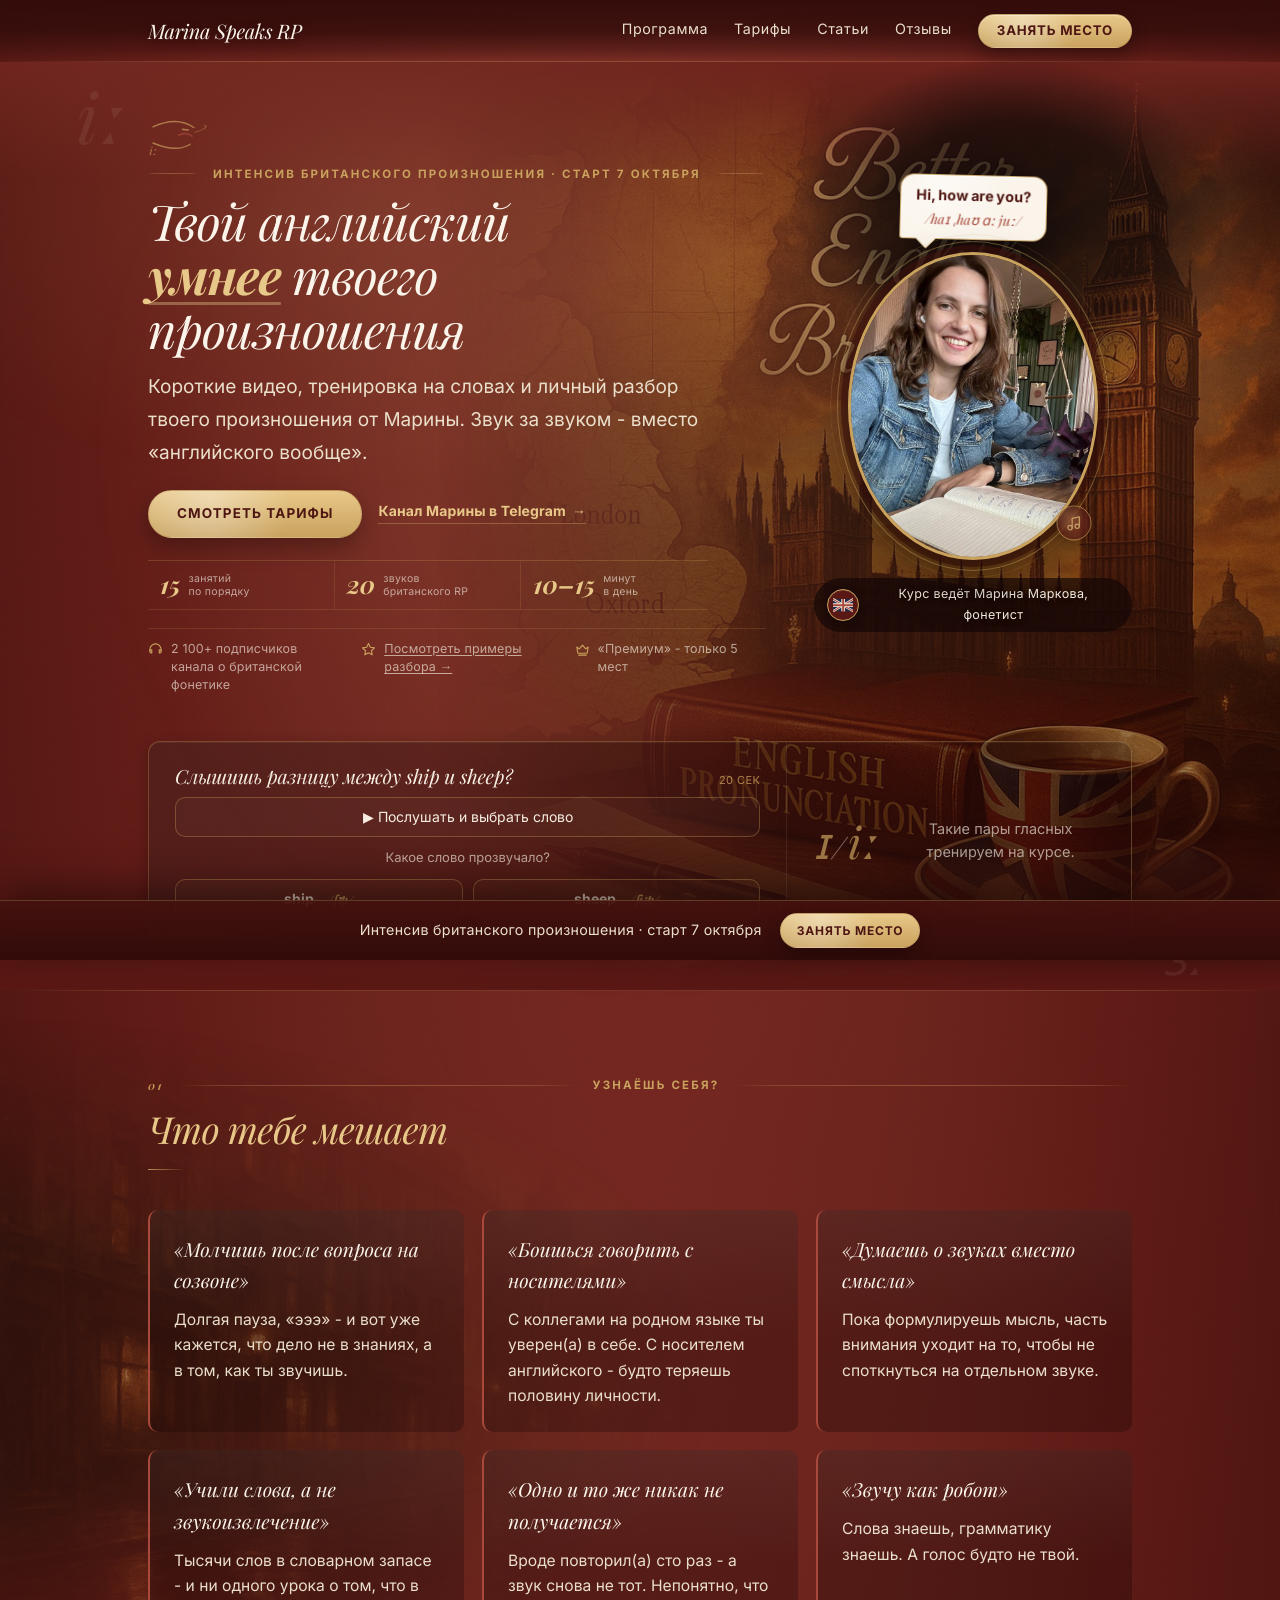
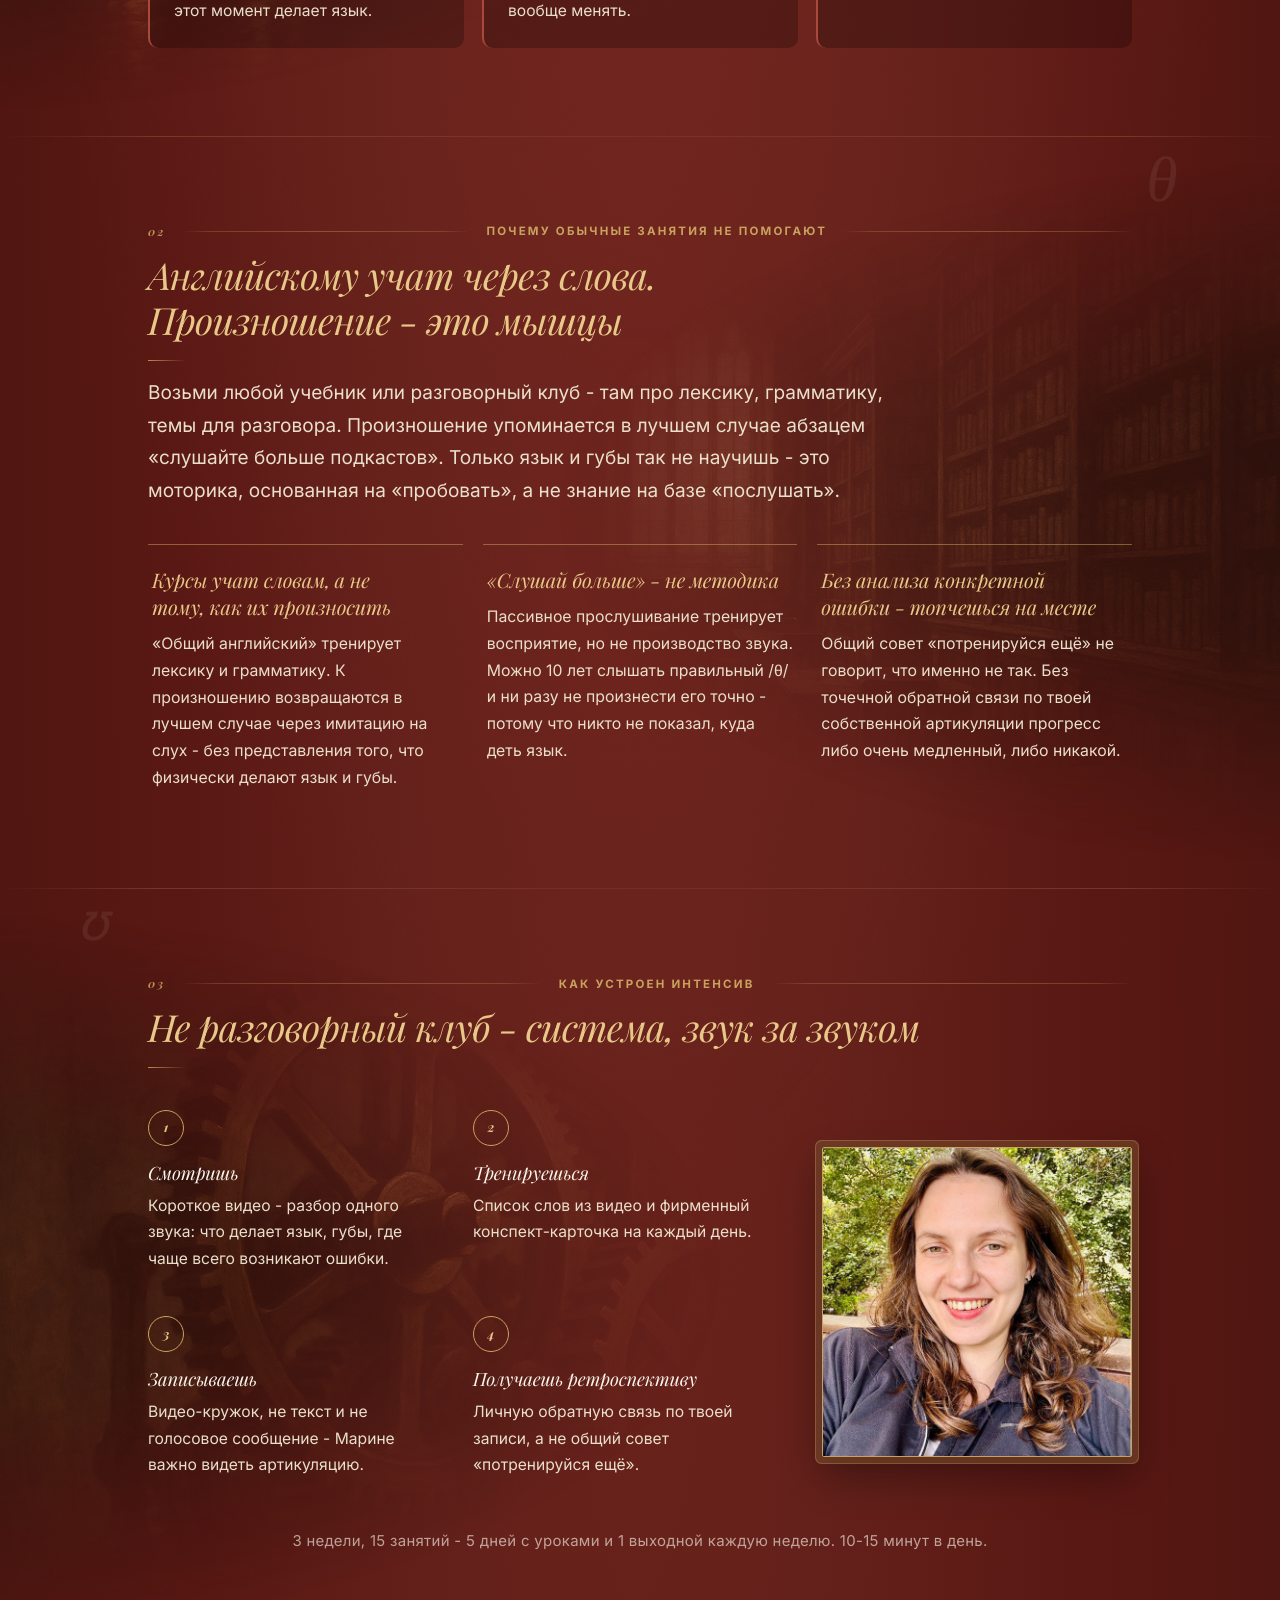
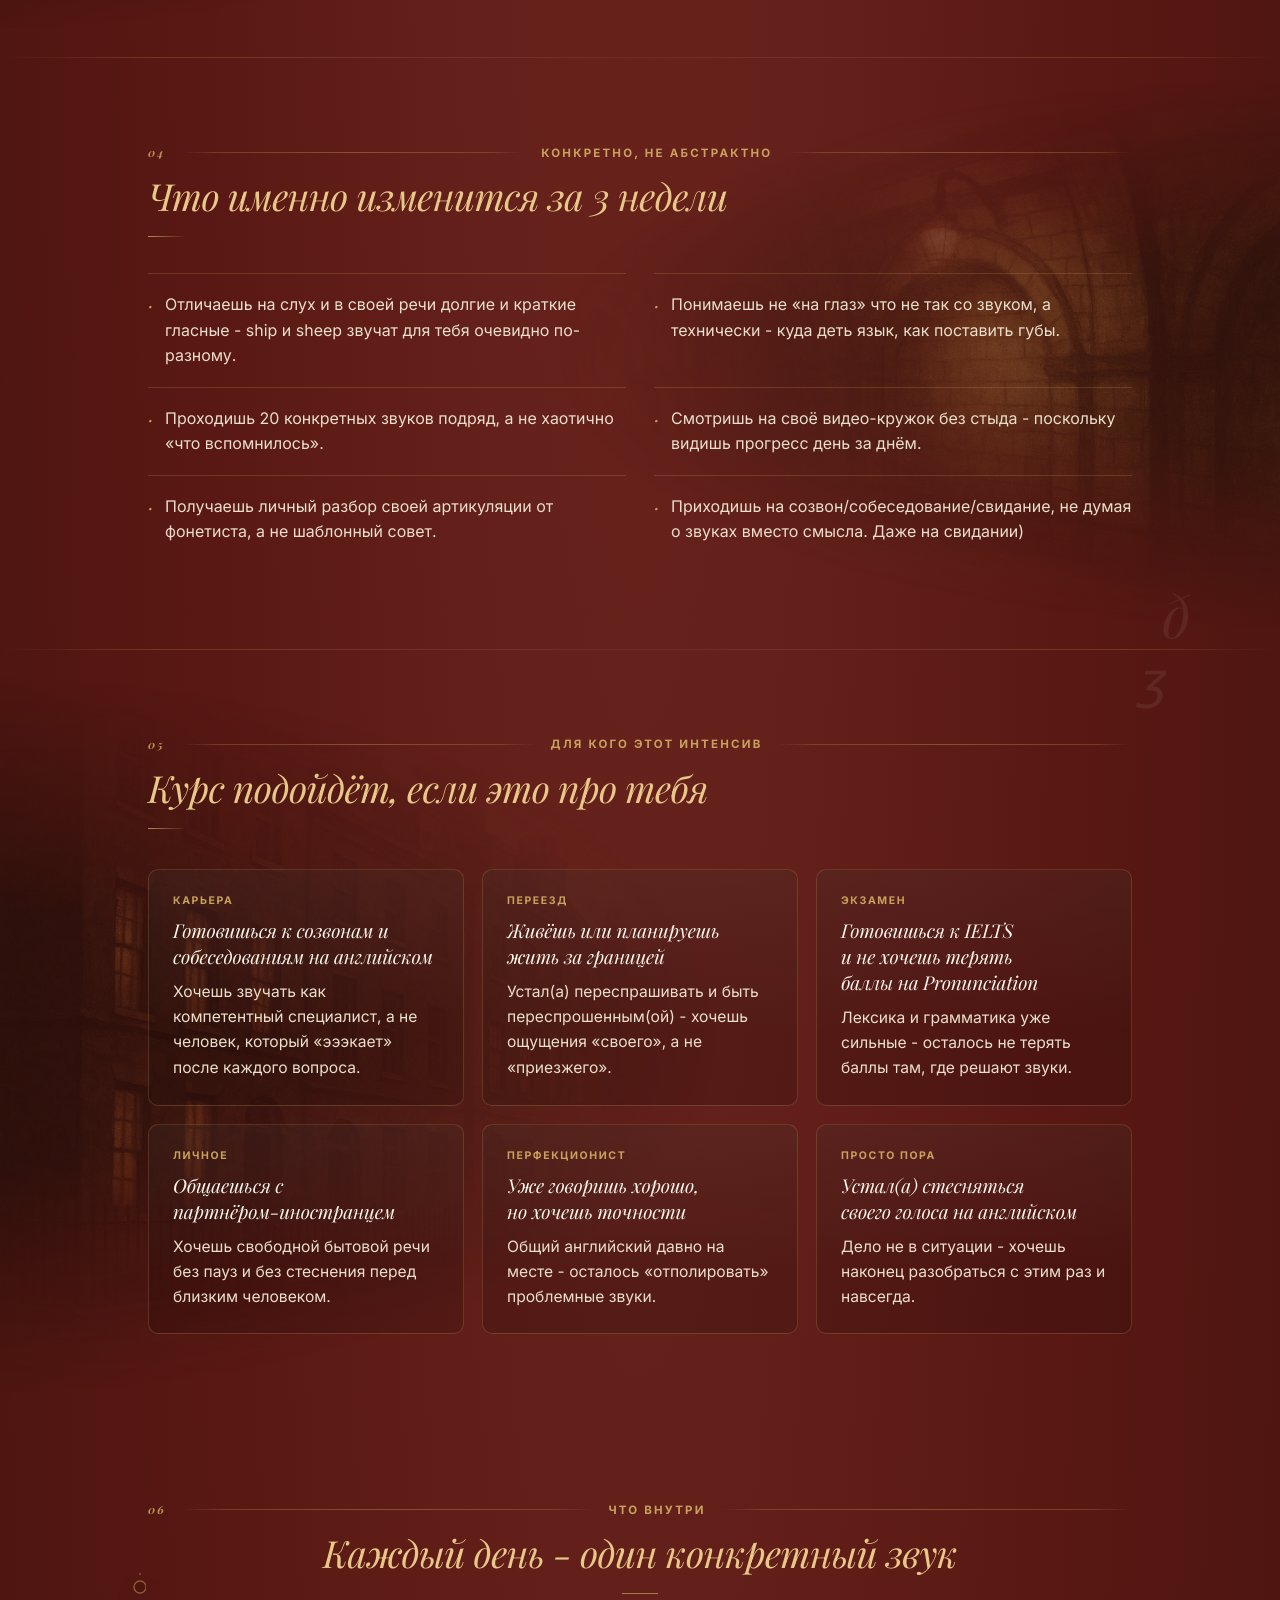
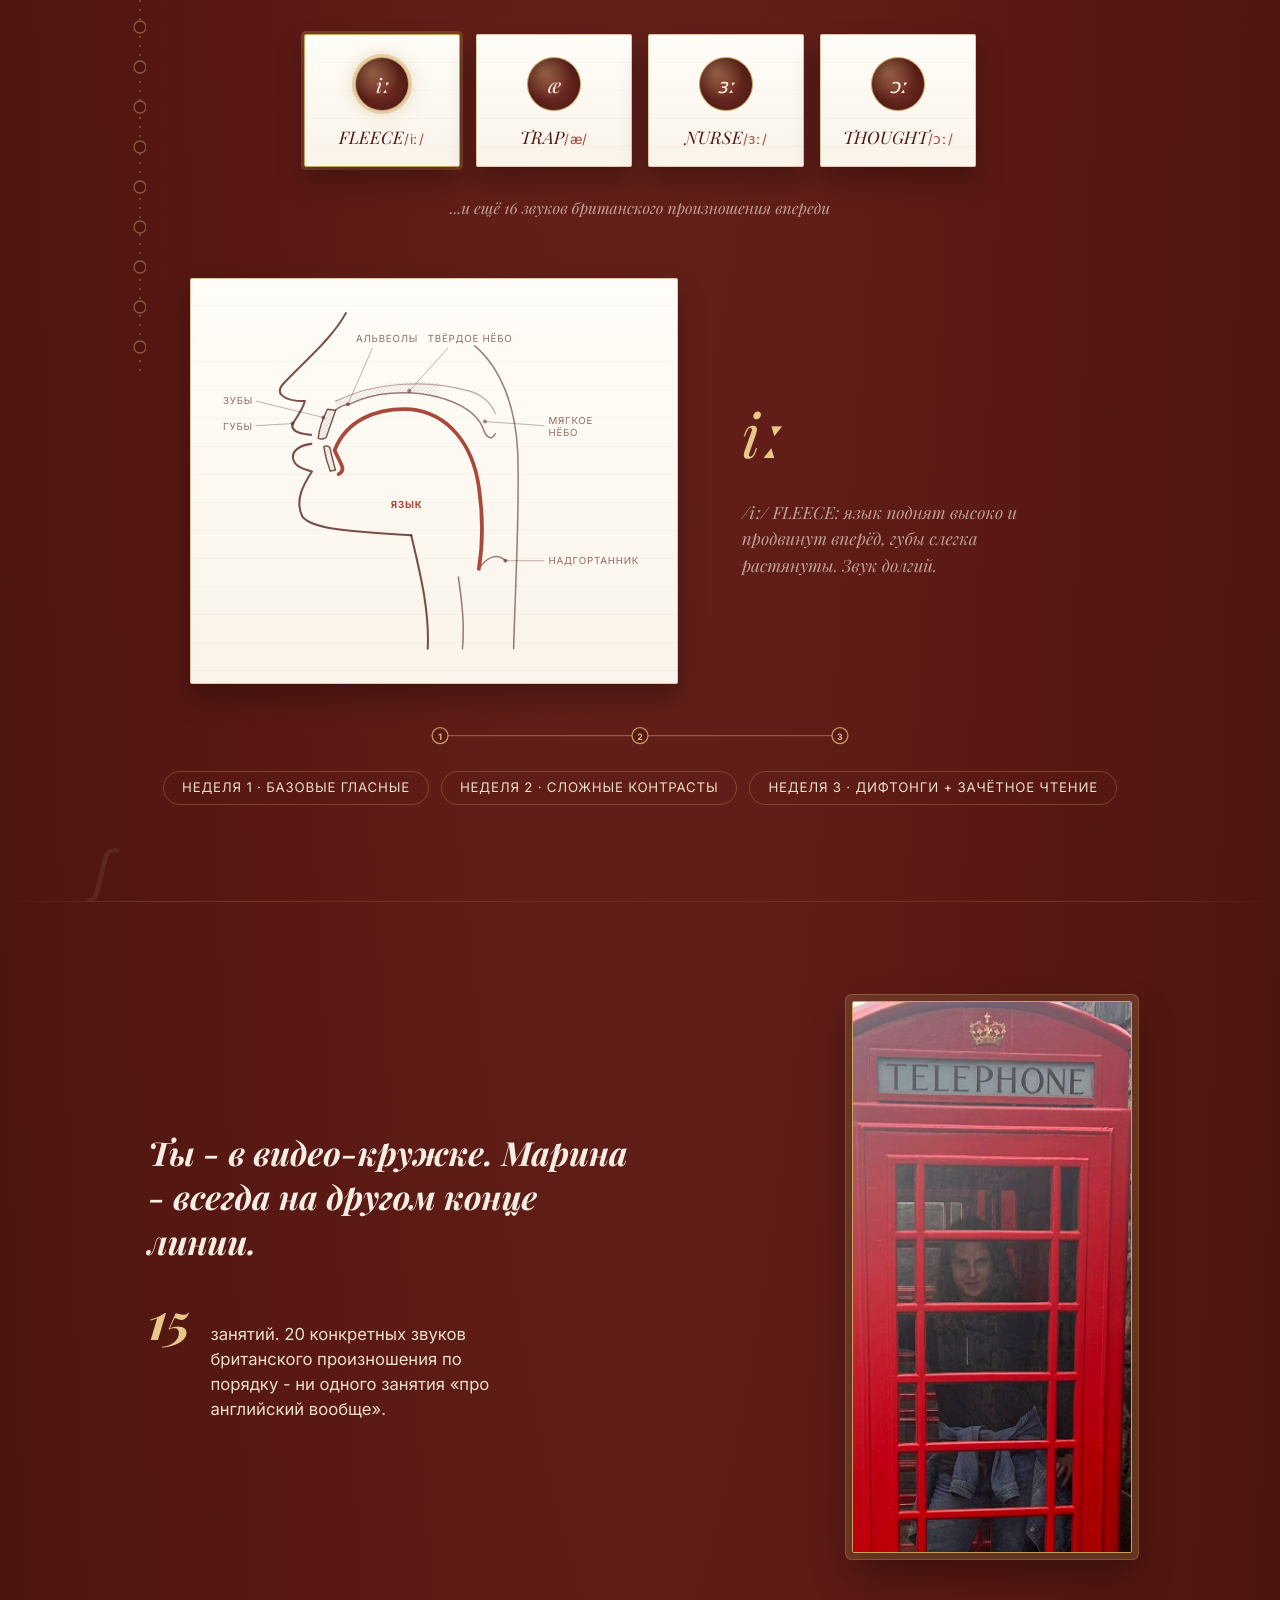
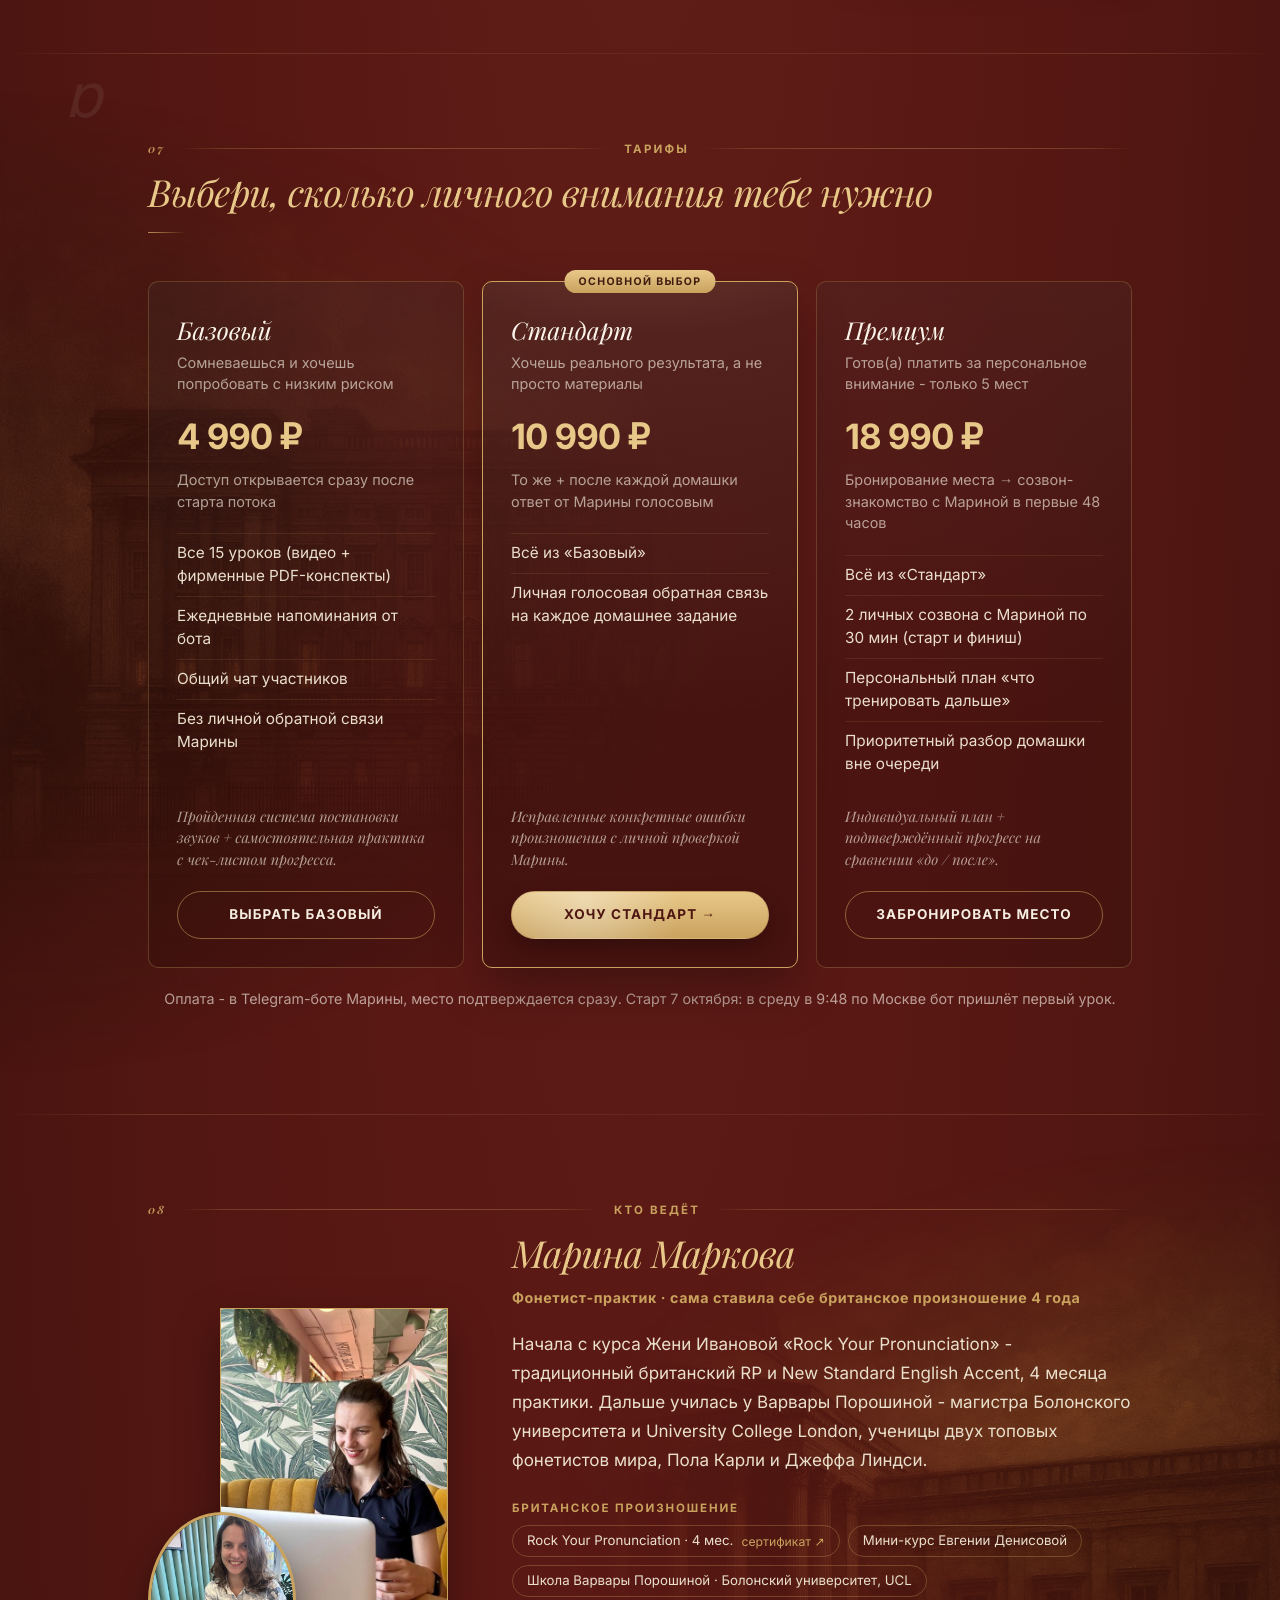
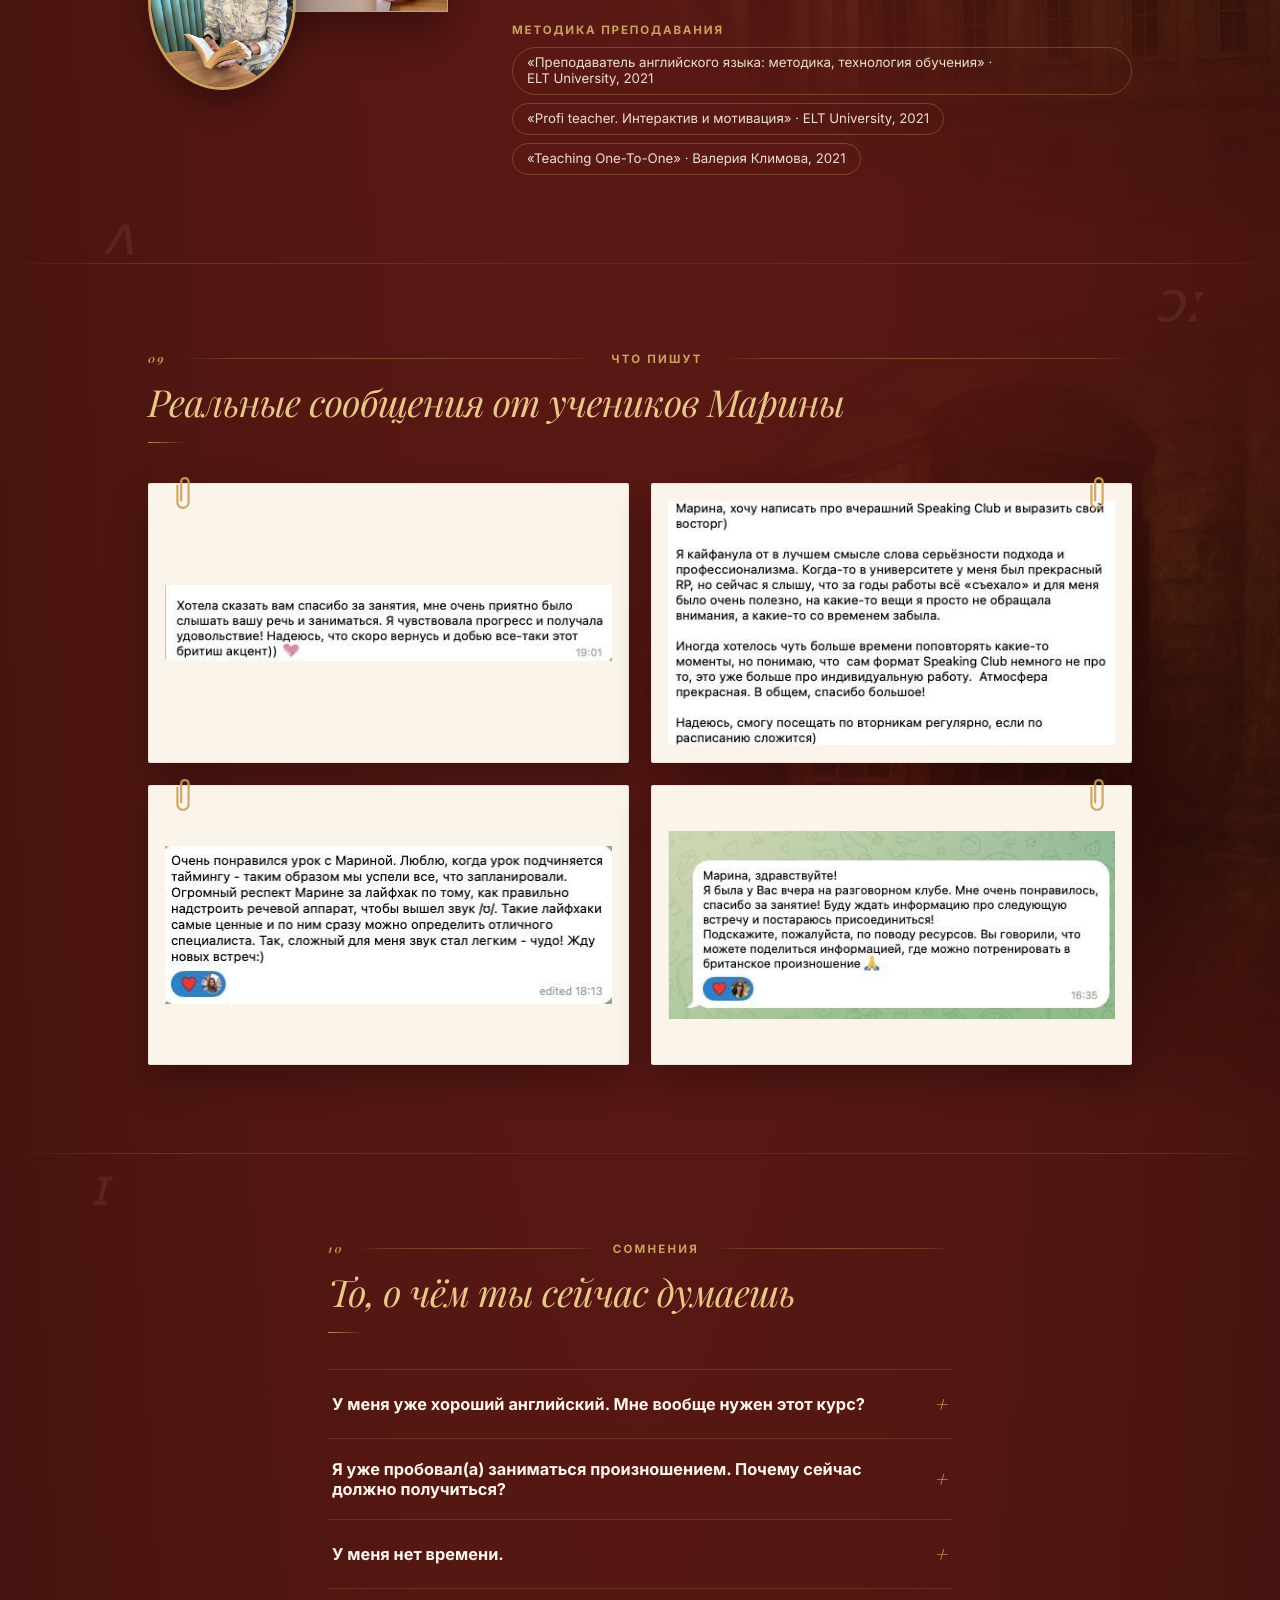
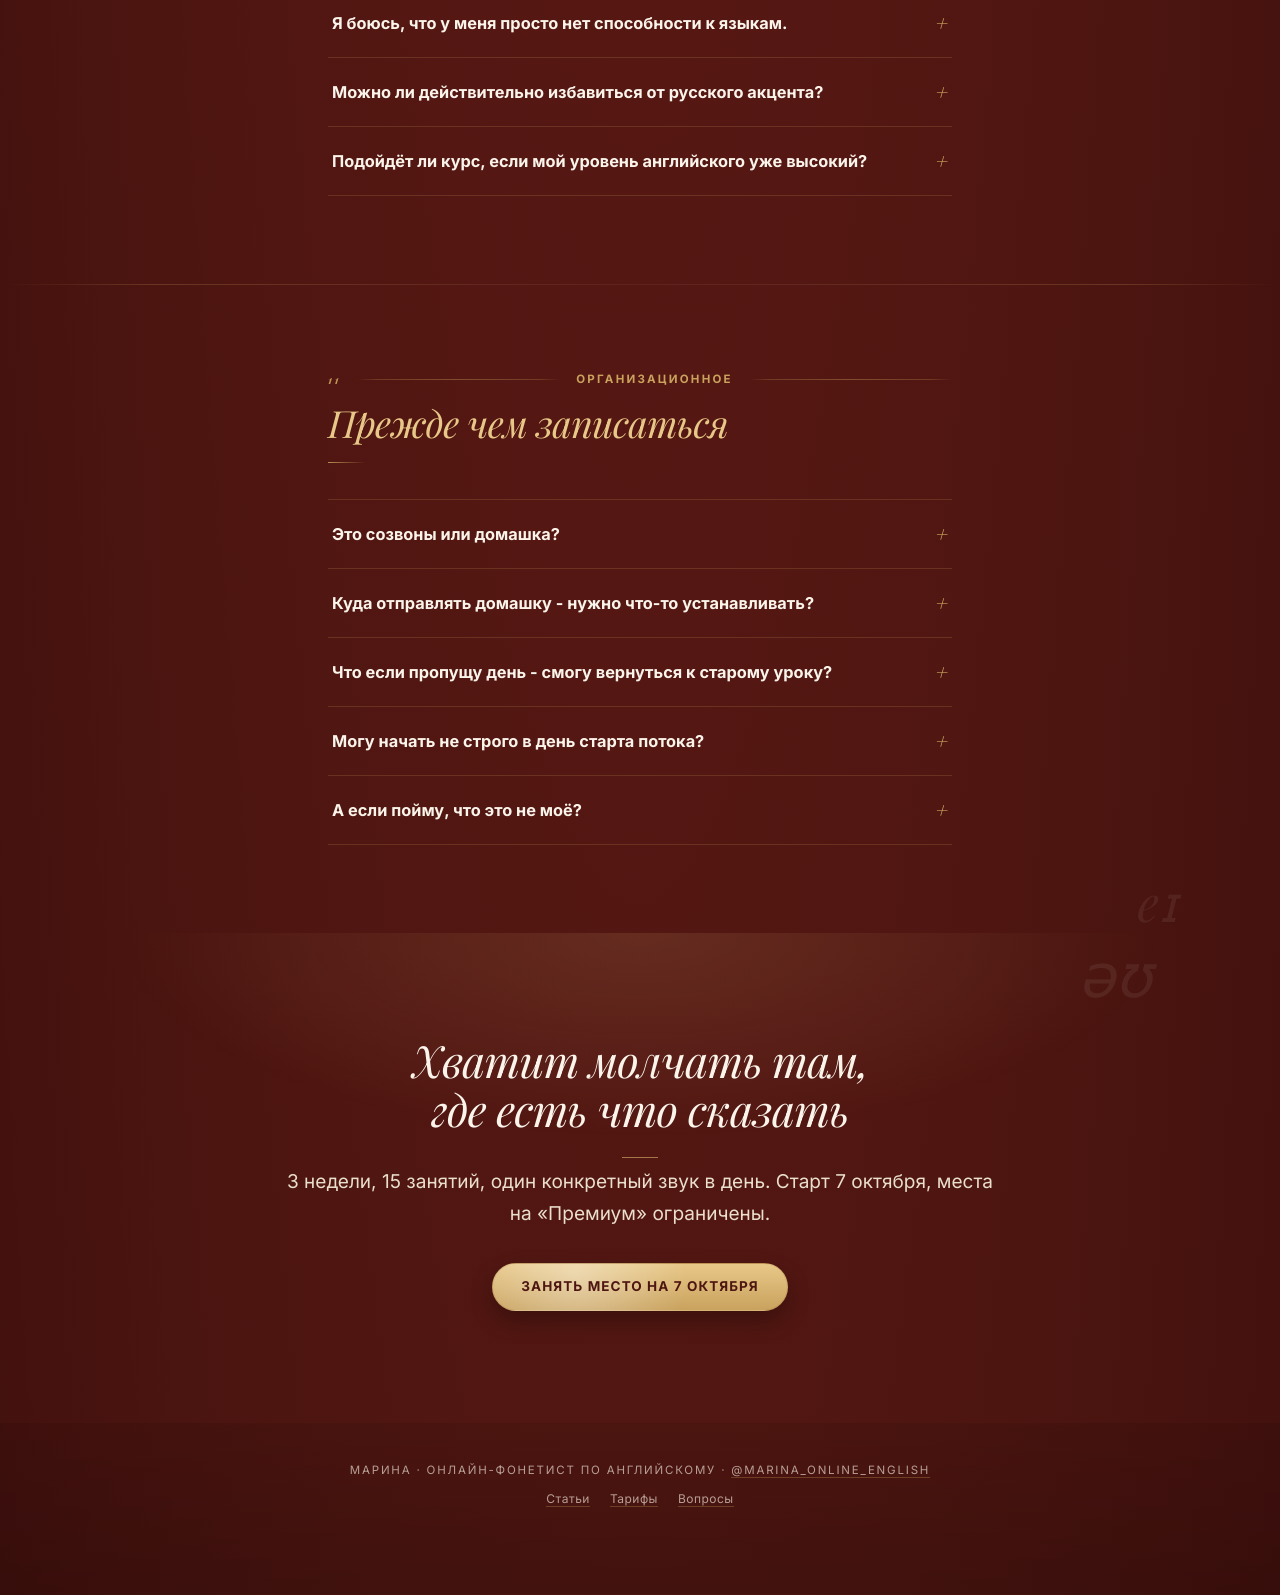
==== commit 5b35c76f: "Кнопки под продажи: Выбрать Базовый / Хочу Стандарт / Забронировать место / Занять место; строка про" ====
--- a/index.html
+++ b/index.html
@@ -32,7 +32,7 @@
         <a href="/articles/">Статьи</a>
         <a href="#testimonials">Отзывы</a>
       </div>
-      <a class="cta" href="https://t.me/Marinatoken_bot?start=waitlist" target="_blank" rel="noopener">Записаться</a>
+      <a class="cta" href="https://t.me/Marinatoken_bot?start=waitlist" target="_blank" rel="noopener">Занять место</a>
     </div>
   </div>
 </nav>
@@ -399,7 +399,7 @@
           <li>Без личной обратной связи Марины</li>
         </ul>
         <div class="tariff-result">Пройденная система постановки звуков + самостоятельная практика с чек-листом прогресса.</div>
-        <a class="btn btn-ghost" href="https://t.me/Marinatoken_bot?start=waitlist_tariff1" target="_blank" rel="noopener">Записаться</a>
+        <a class="btn btn-ghost" href="https://t.me/Marinatoken_bot?start=waitlist_tariff1" target="_blank" rel="noopener">Выбрать Базовый</a>
       </div>
 
       <div class="tariff-card featured">
@@ -413,7 +413,7 @@
           <li>Личная голосовая обратная связь на каждое домашнее задание</li>
         </ul>
         <div class="tariff-result">Исправленные конкретные ошибки произношения с личной проверкой Марины.</div>
-        <a class="btn btn-primary" href="https://t.me/Marinatoken_bot?start=waitlist_tariff2" target="_blank" rel="noopener">Записаться</a>
+        <a class="btn btn-primary" href="https://t.me/Marinatoken_bot?start=waitlist_tariff2" target="_blank" rel="noopener">Хочу Стандарт →</a>
       </div>
 
       <div class="tariff-card">
@@ -428,11 +428,11 @@
           <li>Приоритетный разбор домашки вне очереди</li>
         </ul>
         <div class="tariff-result">Индивидуальный план + подтверждённый прогресс на сравнении «до / после».</div>
-        <a class="btn btn-ghost" href="https://t.me/Marinatoken_bot?start=waitlist_tariff3" target="_blank" rel="noopener">Записаться</a>
-      </div>
-    </div>
-
-    <p class="waitlist-note">Запись открыта. Старт 7 октября: после оплаты бот подтвердит место, а в среду в 9:48 по Москве пришлёт первый урок.</p>
+        <a class="btn btn-ghost" href="https://t.me/Marinatoken_bot?start=waitlist_tariff3" target="_blank" rel="noopener">Забронировать место</a>
+      </div>
+    </div>
+
+    <p class="waitlist-note">Оплата - в Telegram-боте Марины, место подтверждается сразу. Старт 7 октября: в среду в 9:48 по Москве бот пришлёт первый урок.</p>
   </div>
 </section>
 
@@ -563,7 +563,7 @@
   <div class="wrap">
     <h1 style="font-size:clamp(1.8rem,4vw,2.6rem);">Хватит молчать там,<br>где есть что сказать</h1>
     <p class="lead mx-auto center">3 недели, 15 занятий, один конкретный звук в день. Старт 7 октября, места на «Премиум» ограничены.</p>
-    <div class="cta-row"><a class="btn btn-primary" data-place="final" href="https://t.me/Marinatoken_bot?start=waitlist" target="_blank" rel="noopener">Записаться</a></div>
+    <div class="cta-row"><a class="btn btn-primary" data-place="final" href="https://t.me/Marinatoken_bot?start=waitlist" target="_blank" rel="noopener">Занять место на 7 октября</a></div>
   </div>
 </section>
 
@@ -576,7 +576,7 @@
 
 <div class="sticky-cta" id="stickyCta">
   <span class="sticky-cta-text">Интенсив британского произношения · старт 7 октября</span>
-  <a class="btn btn-primary btn-small" href="https://t.me/Marinatoken_bot?start=waitlist" target="_blank" rel="noopener">Записаться</a>
+  <a class="btn btn-primary btn-small" href="https://t.me/Marinatoken_bot?start=waitlist" target="_blank" rel="noopener">Занять место</a>
 </div>
 
 <script src="/assets/main.js"></script>
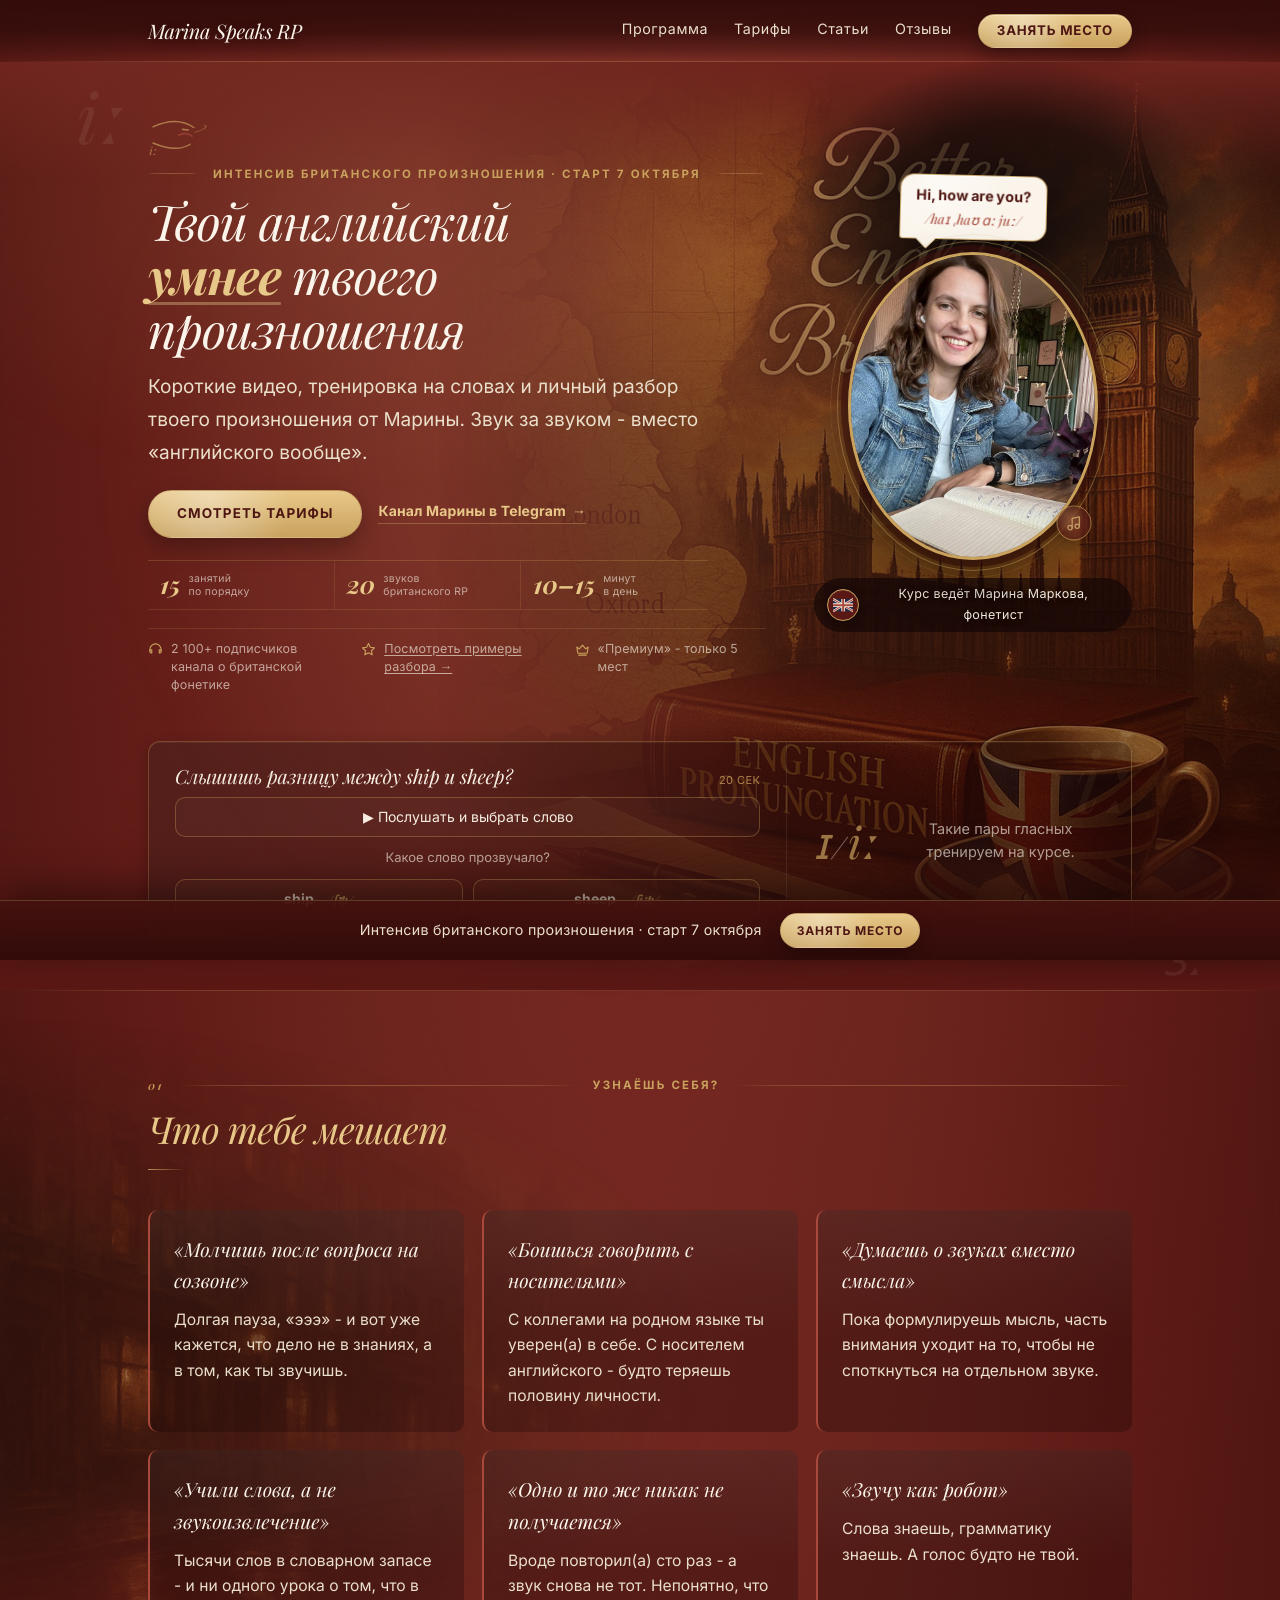
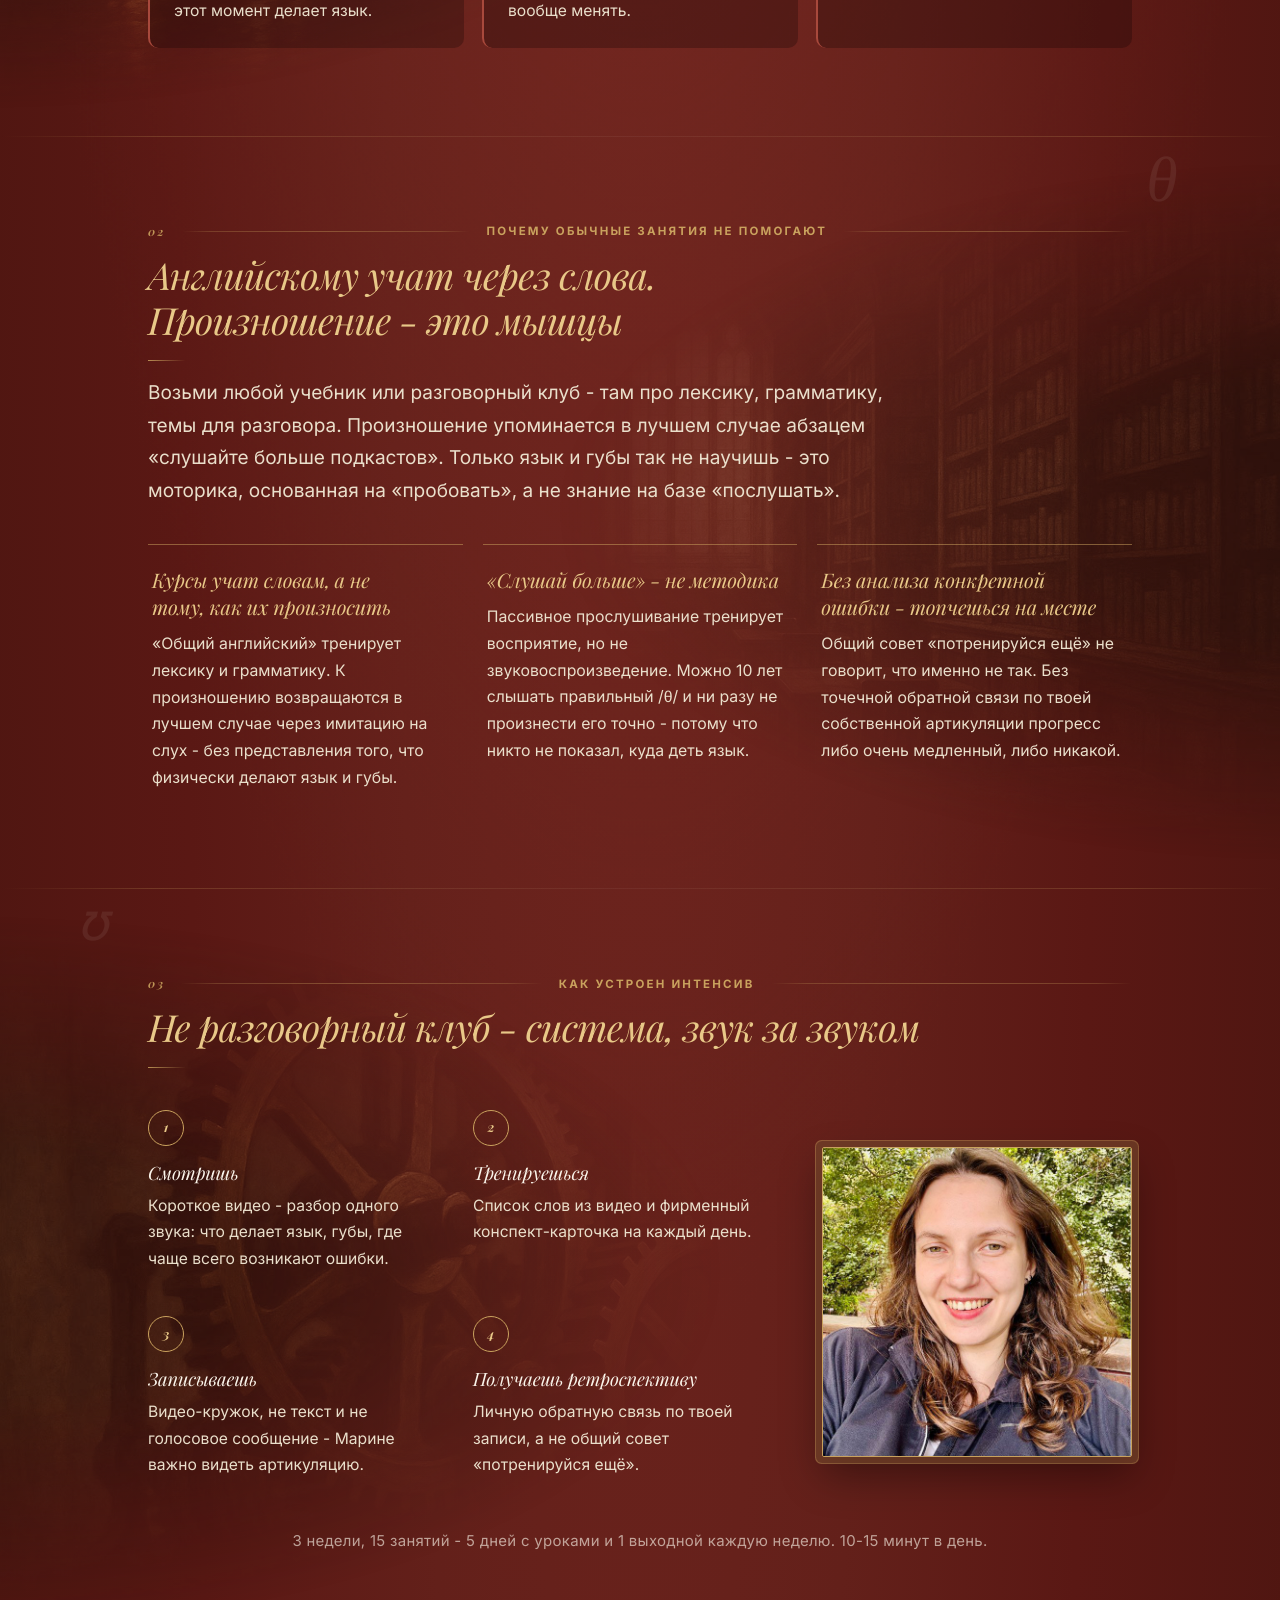
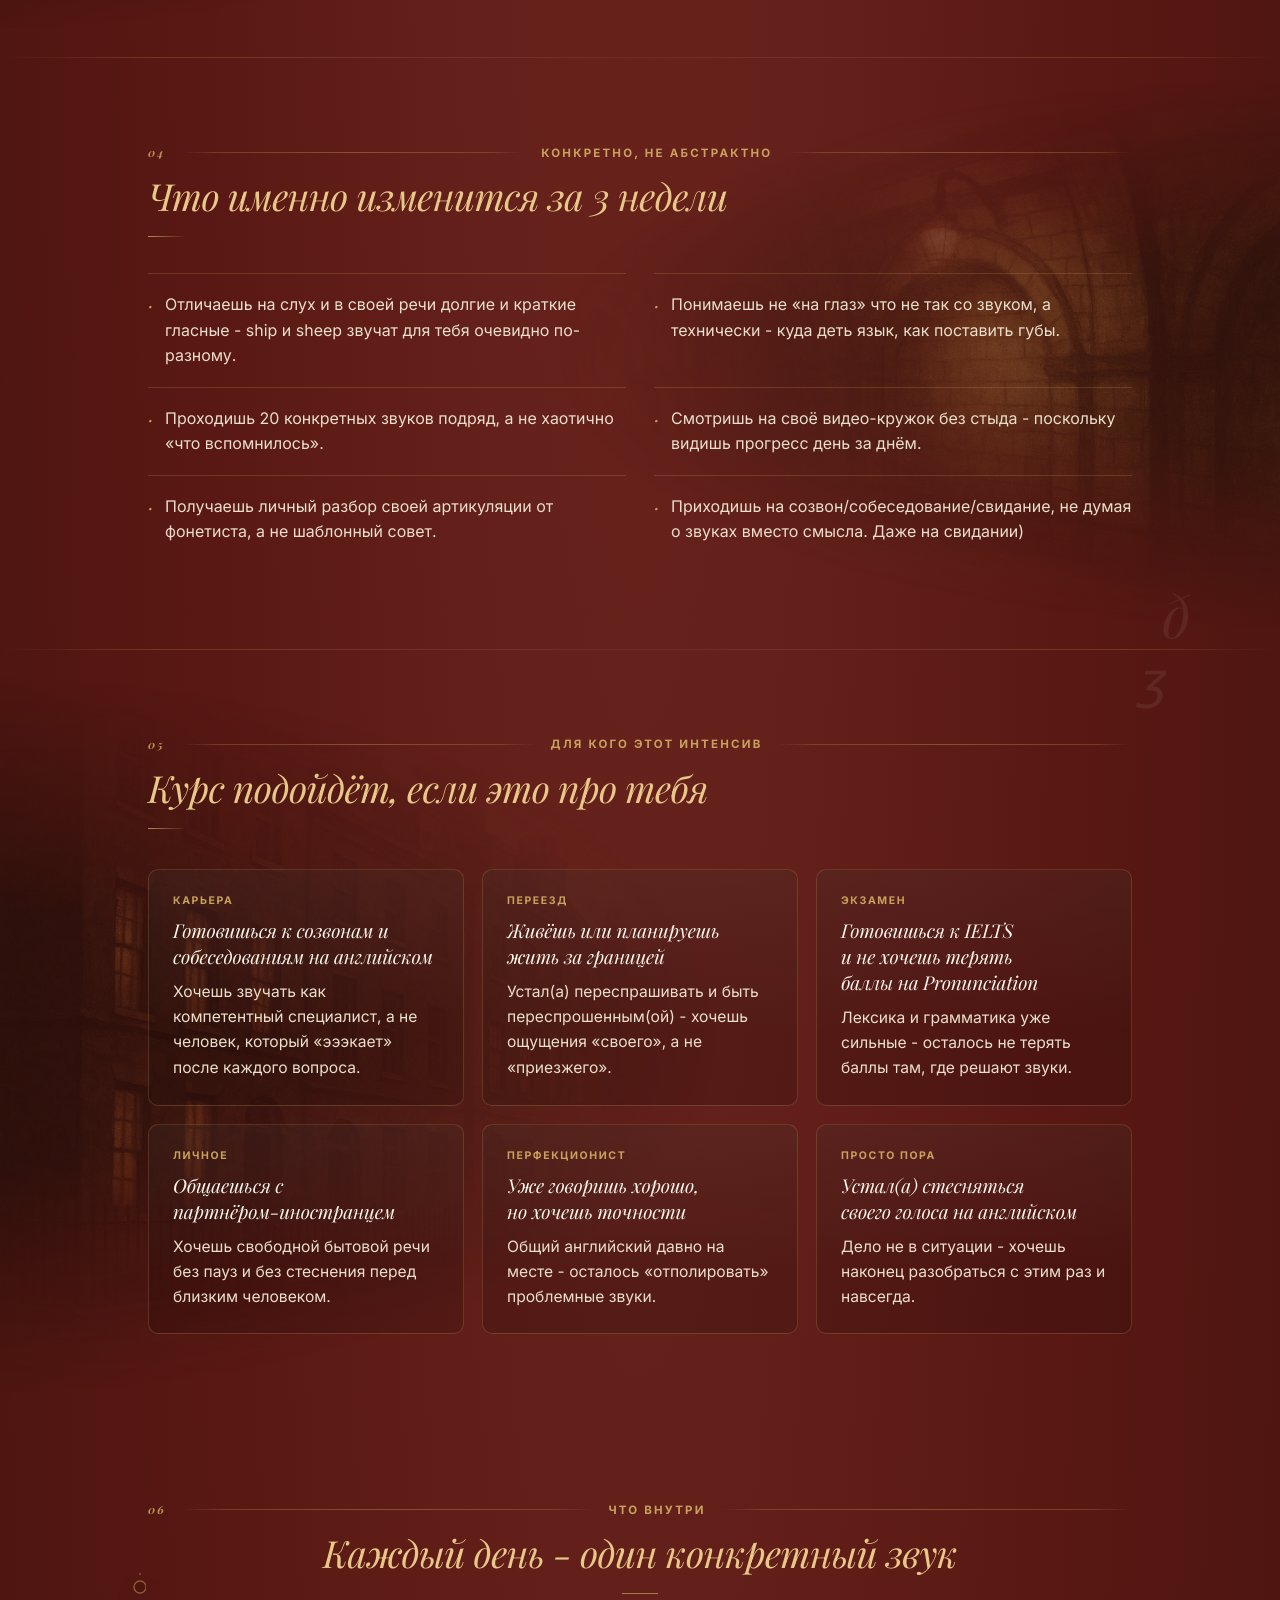
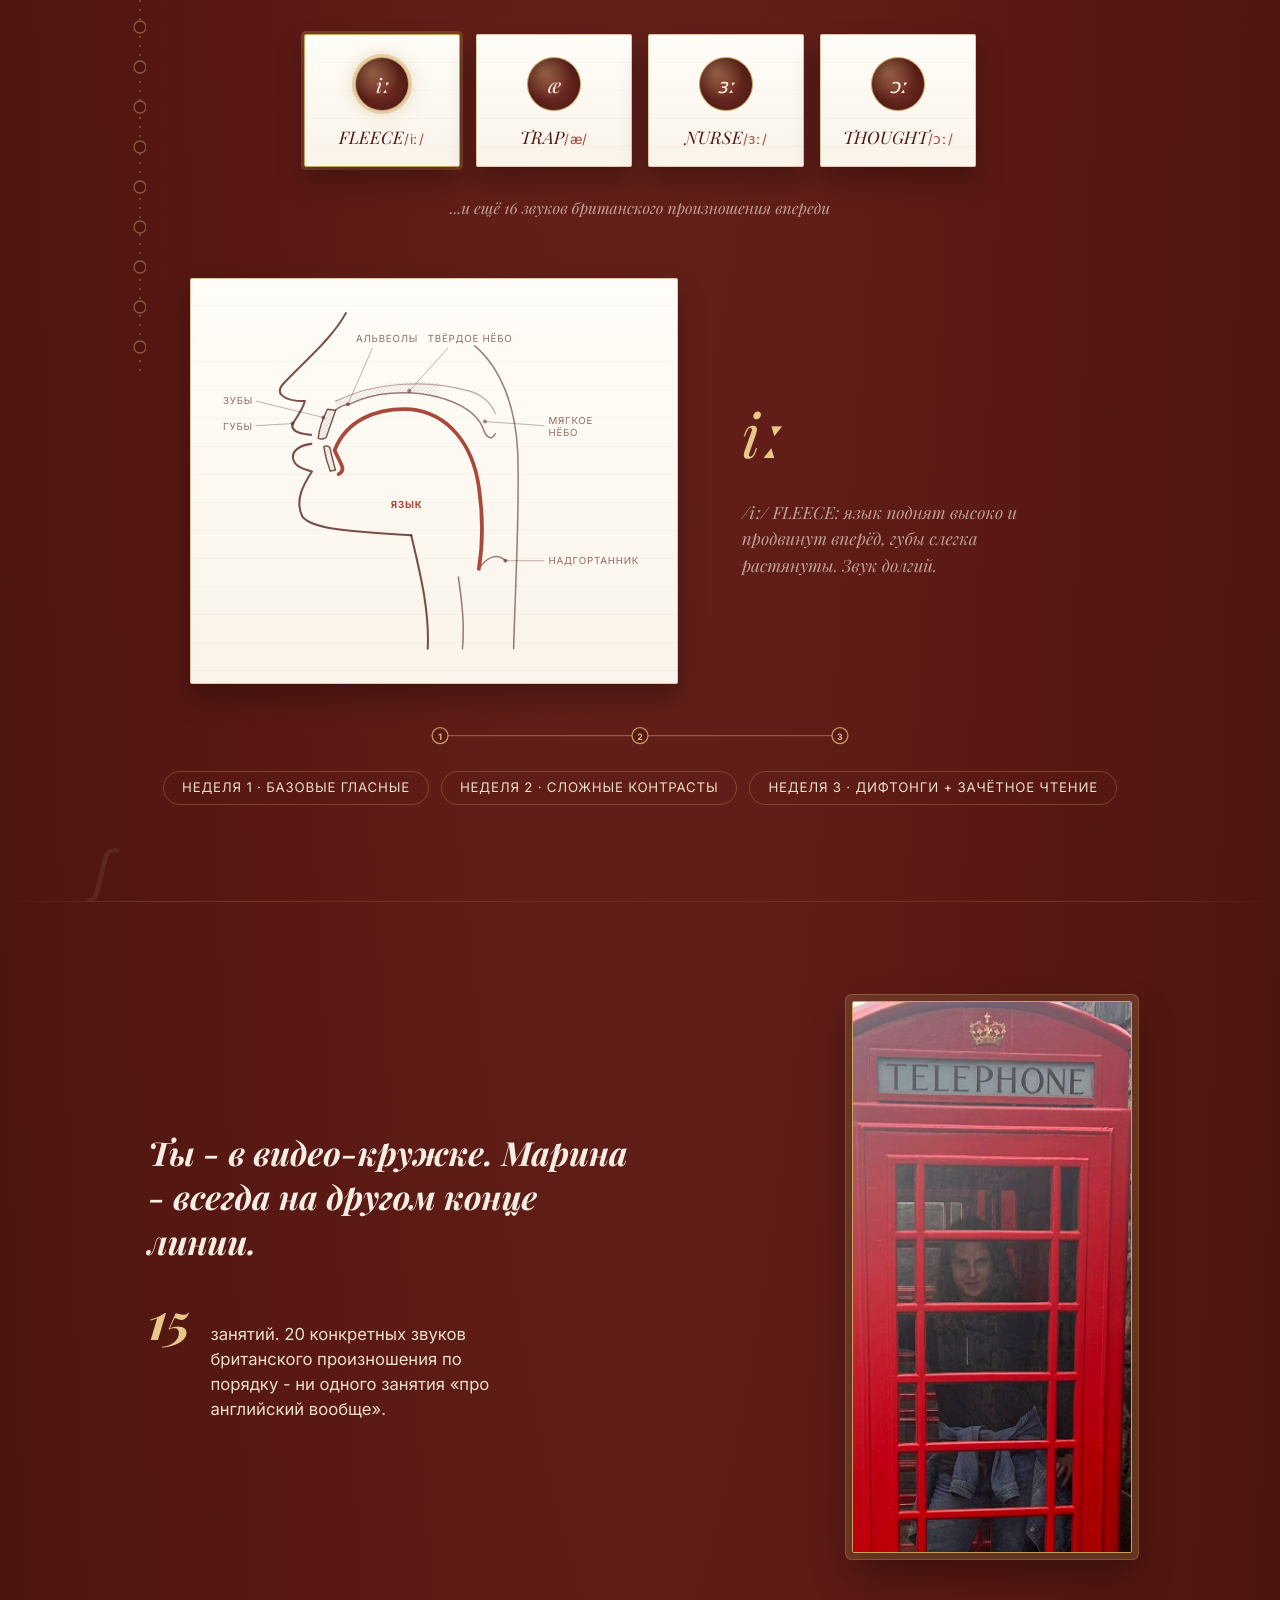
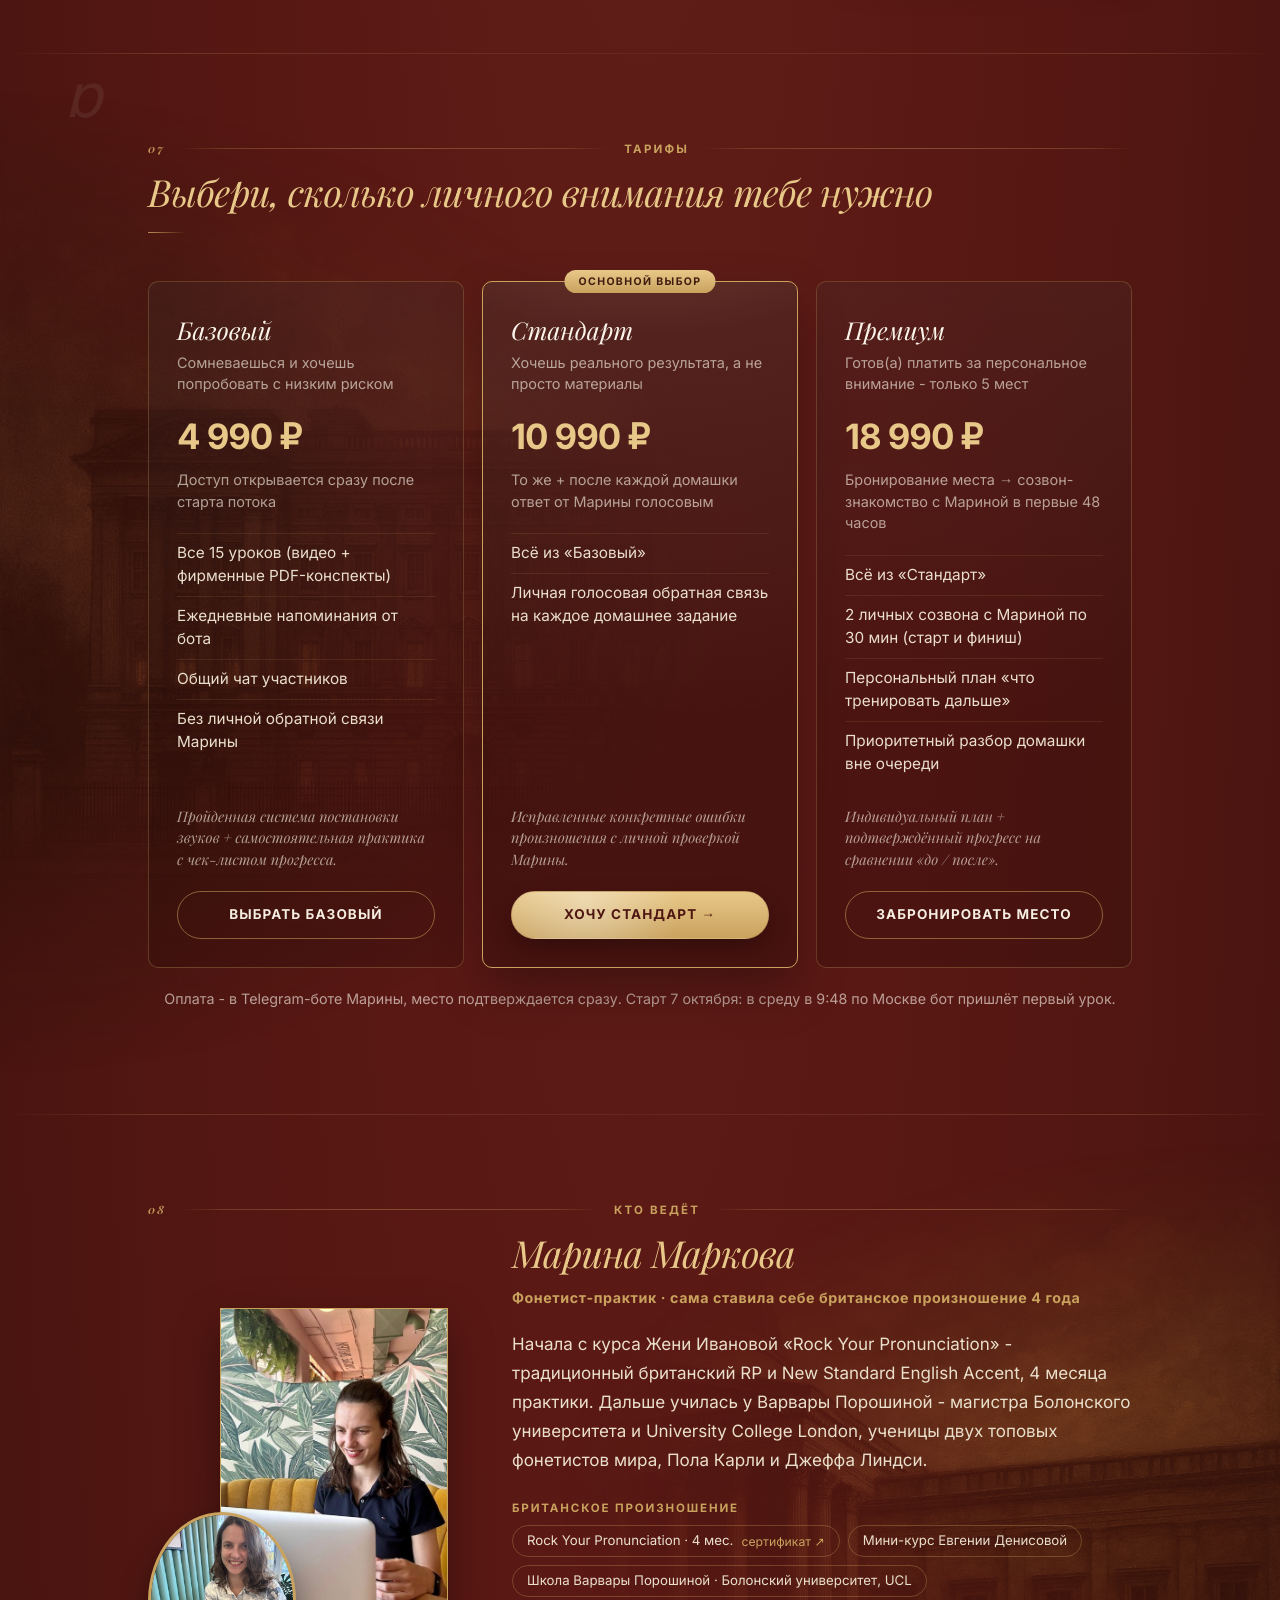
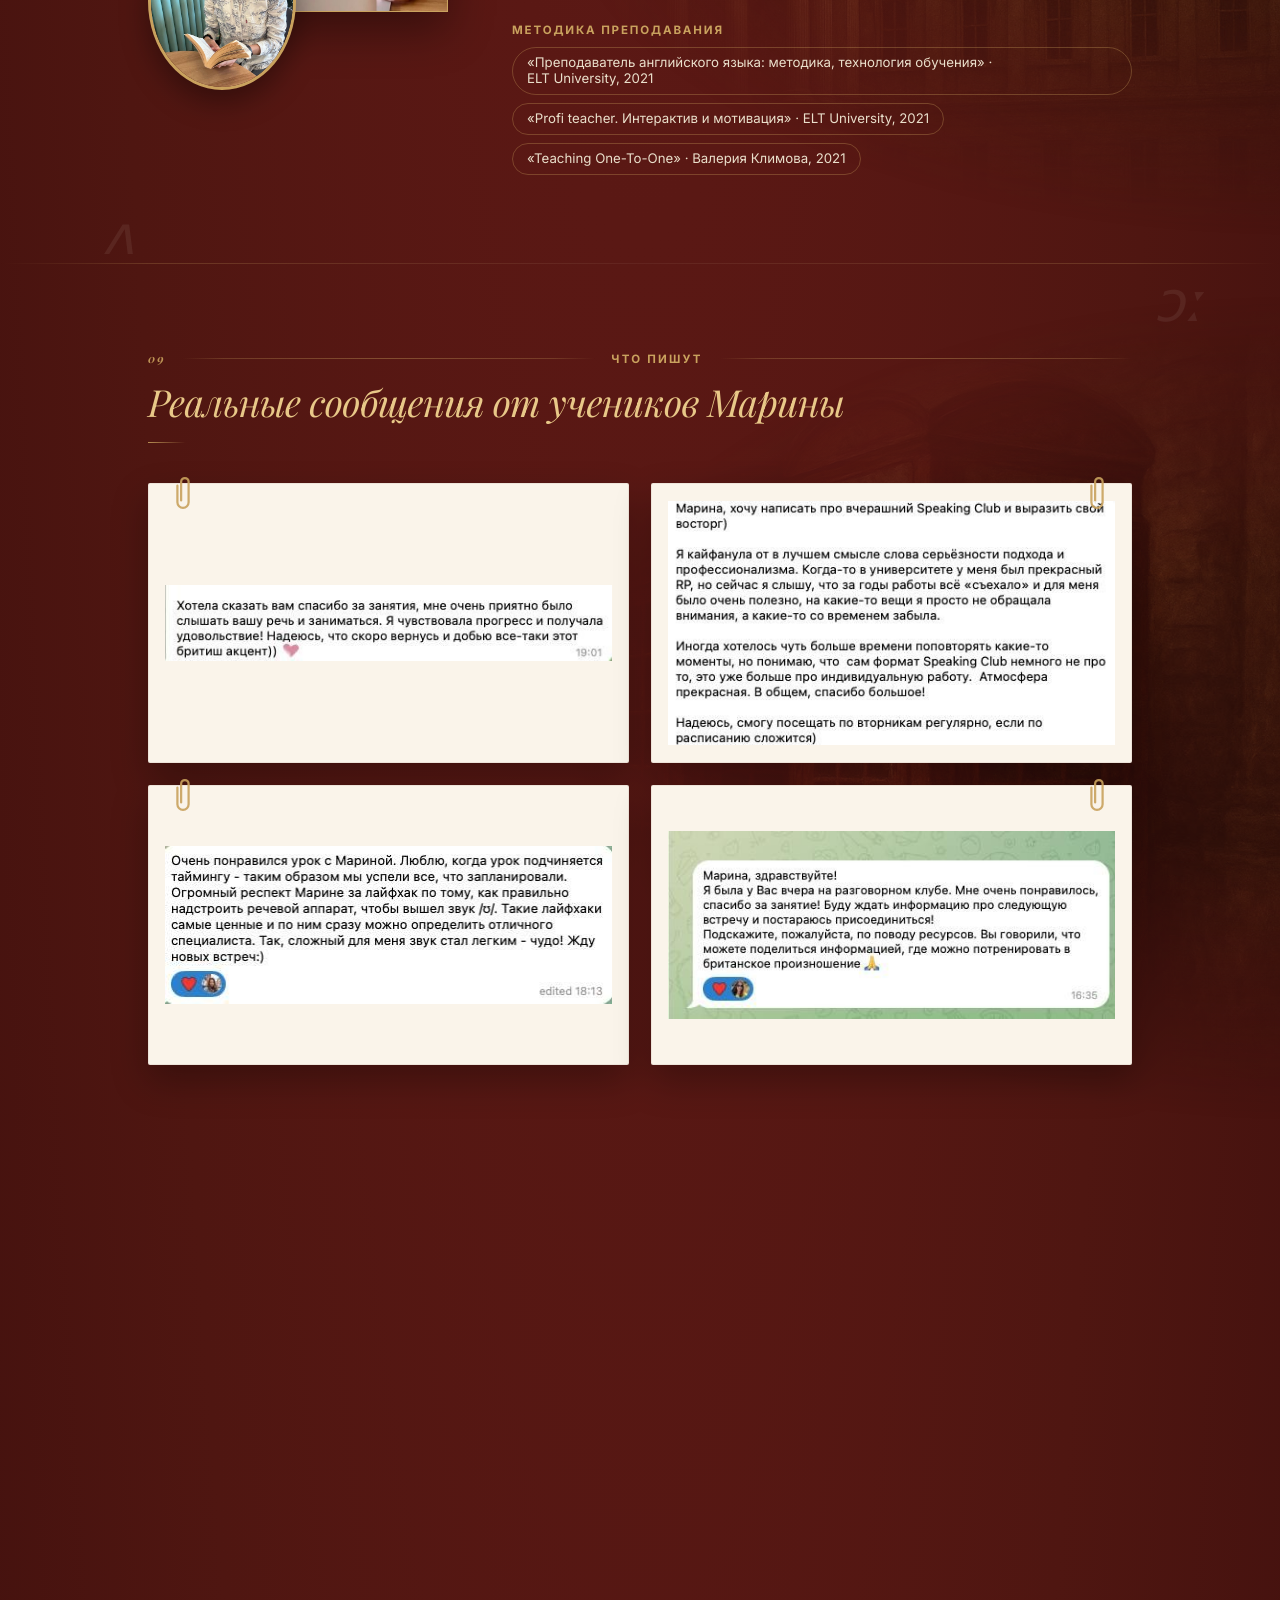
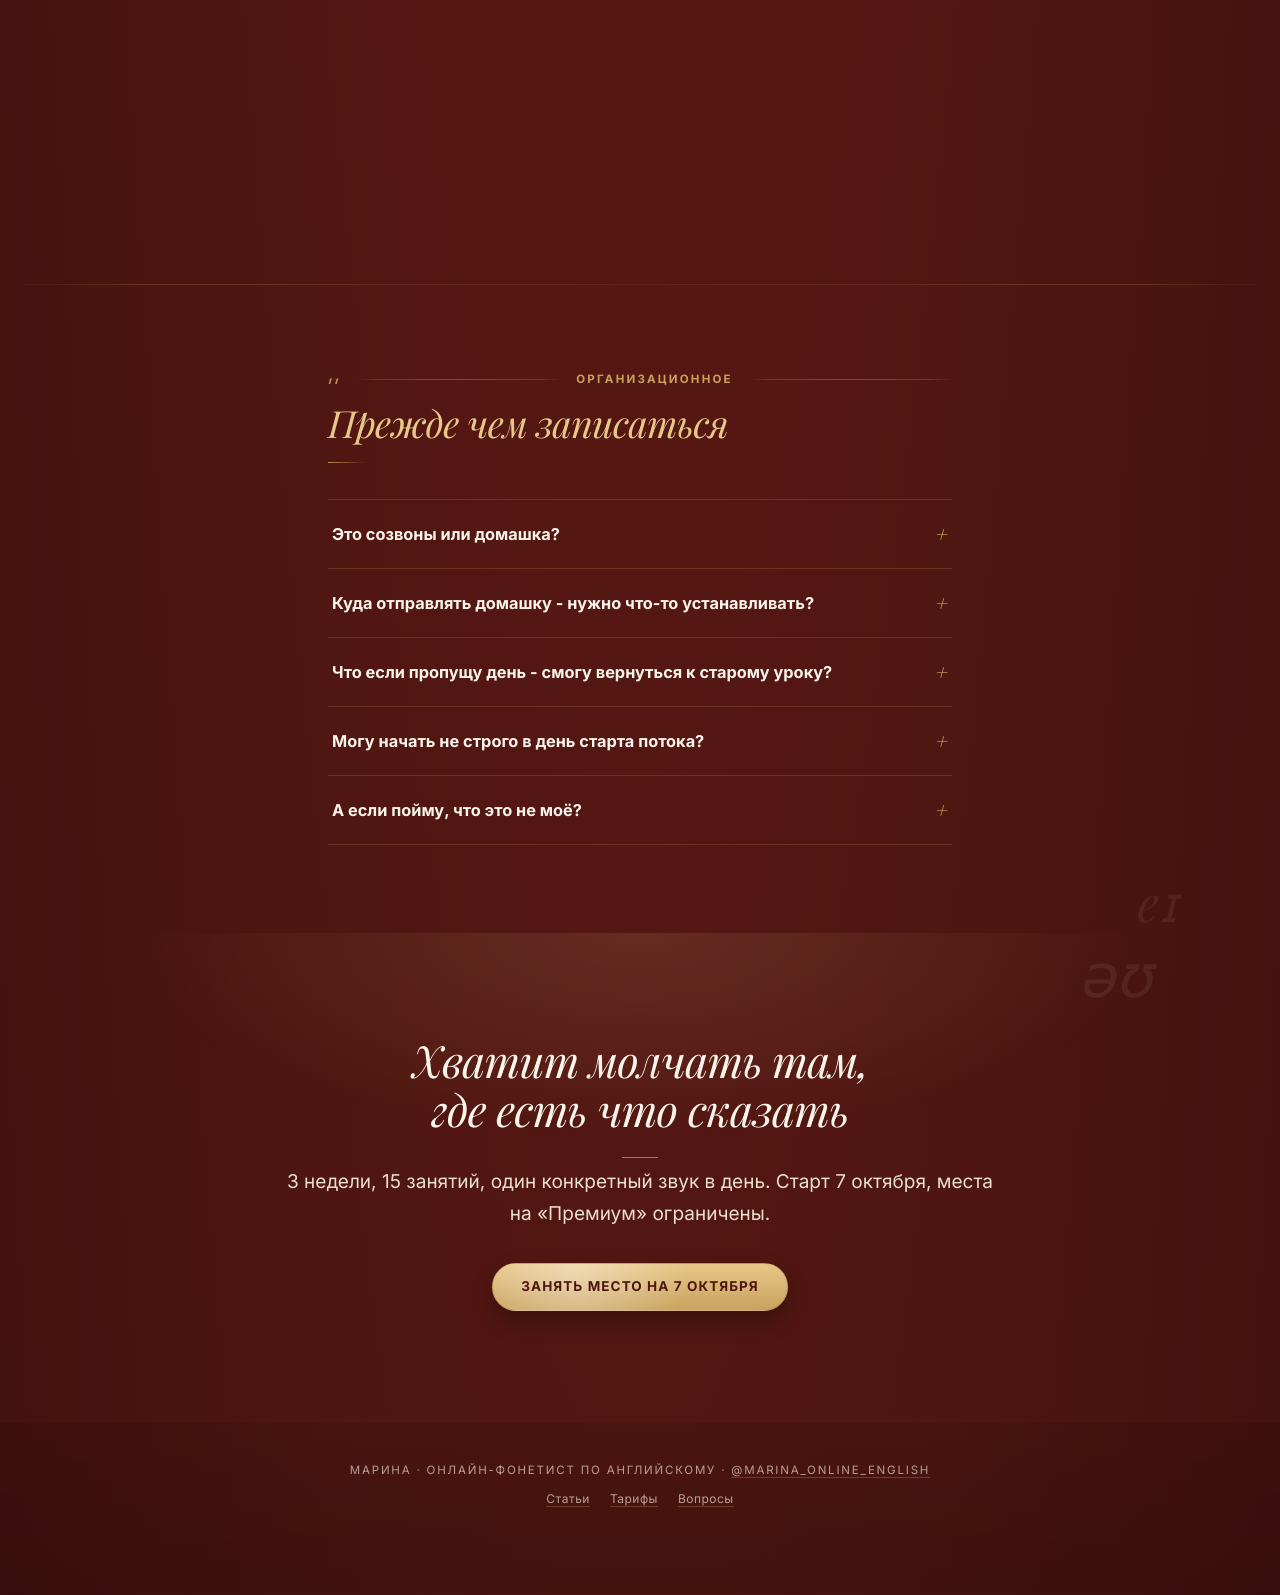
==== commit 86665777: "Текст: «производство звука» -> «звуковоспроизведение»" ====
--- a/index.html
+++ b/index.html
@@ -197,7 +197,7 @@
       </div>
       <div class="info-card">
         <h3>«Слушай больше» - не методика</h3>
-        <p>Пассивное прослушивание тренирует восприятие, но не производство звука. Можно 10 лет слышать правильный /θ/ и ни разу не произнести его точно - потому что никто не показал, куда деть язык.</p>
+        <p>Пассивное прослушивание тренирует восприятие, но не звуковоспроизведение. Можно 10 лет слышать правильный /θ/ и ни разу не произнести его точно - потому что никто не показал, куда деть язык.</p>
       </div>
       <div class="info-card">
         <h3>Без анализа конкретной ошибки - топчешься на месте</h3>
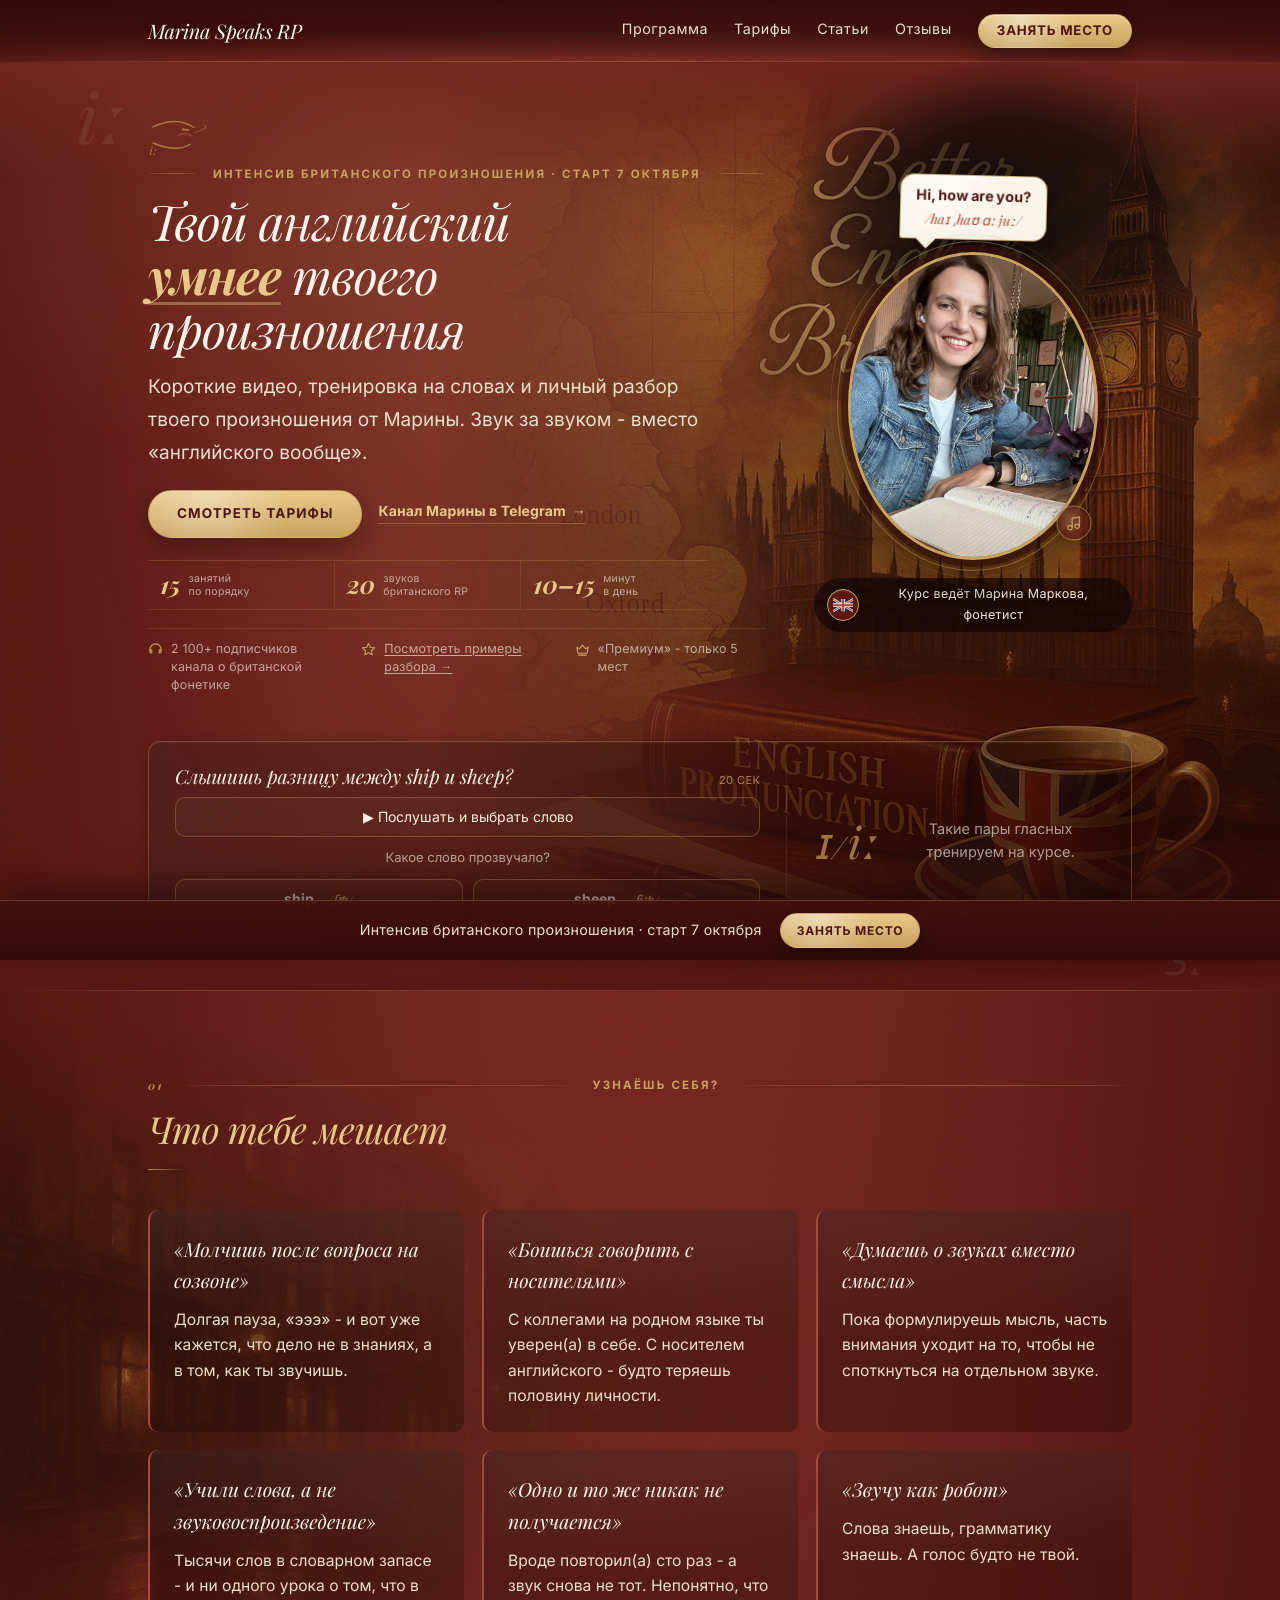
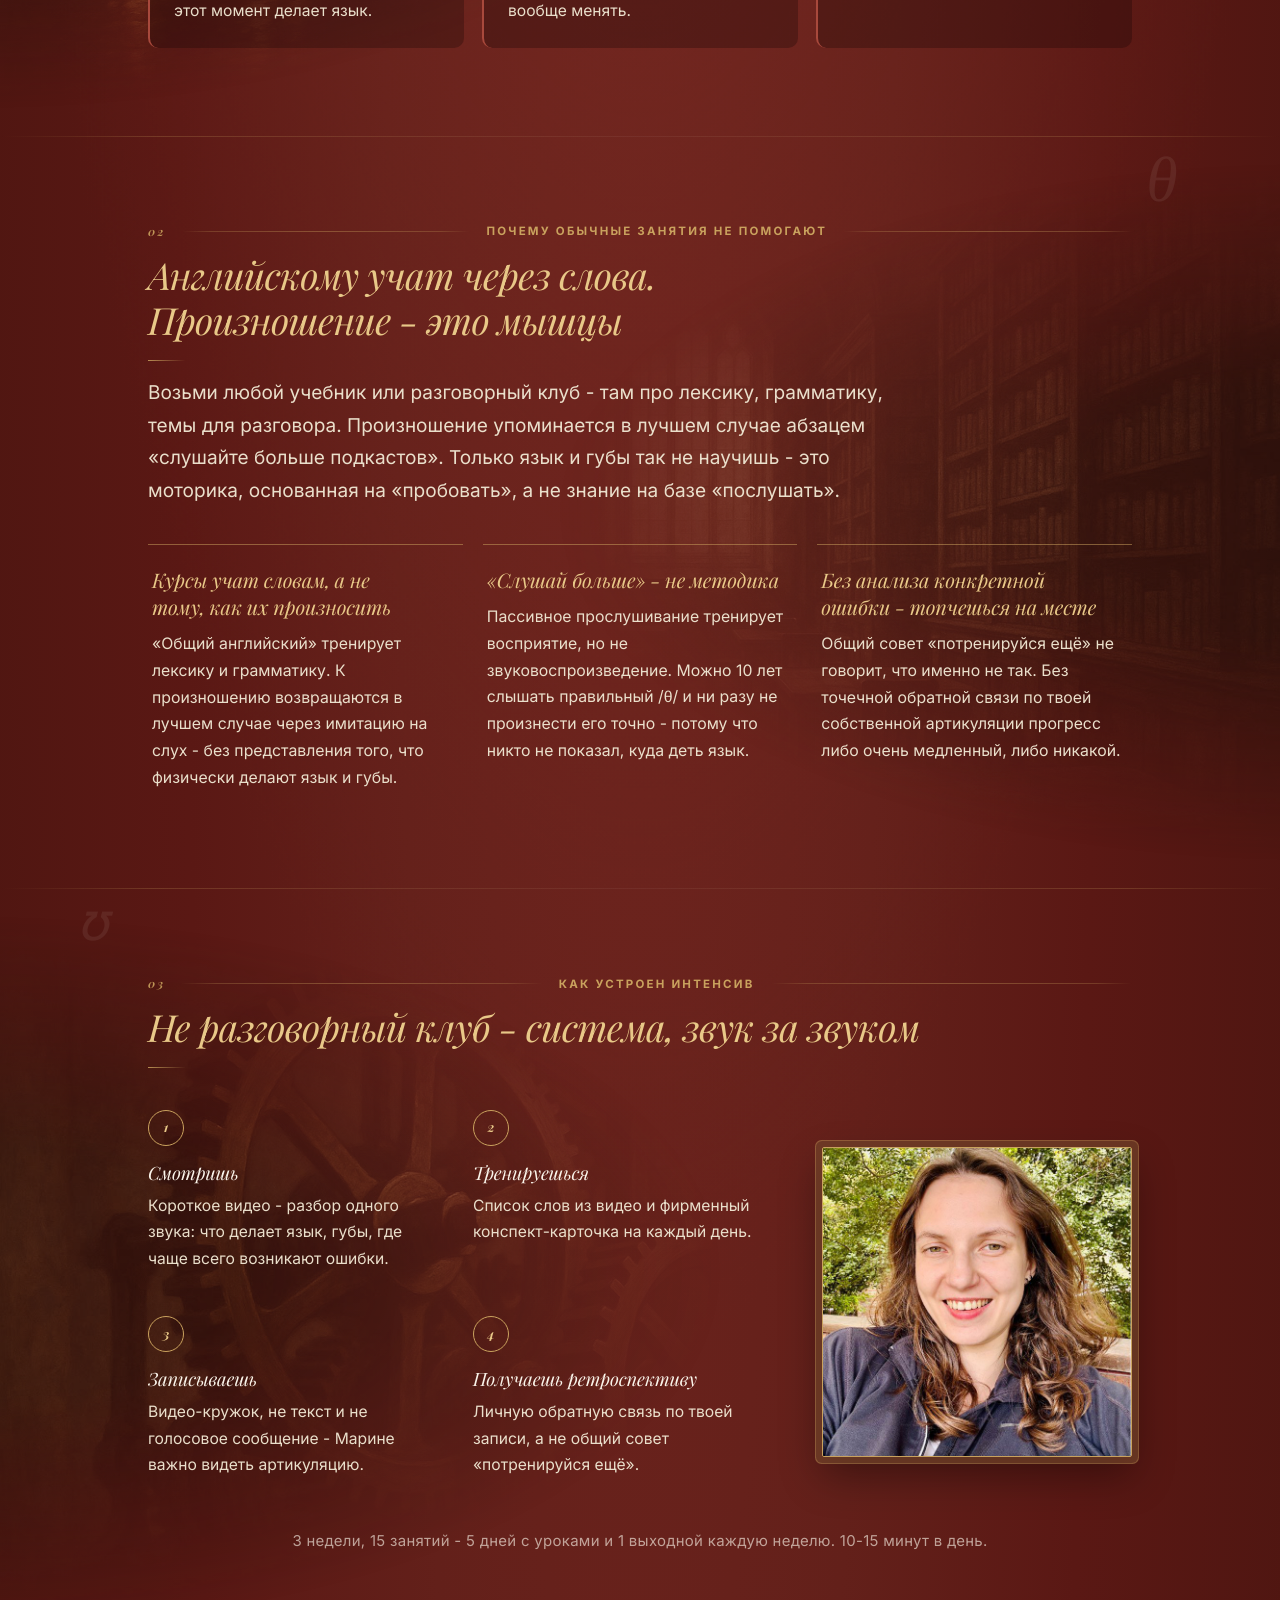
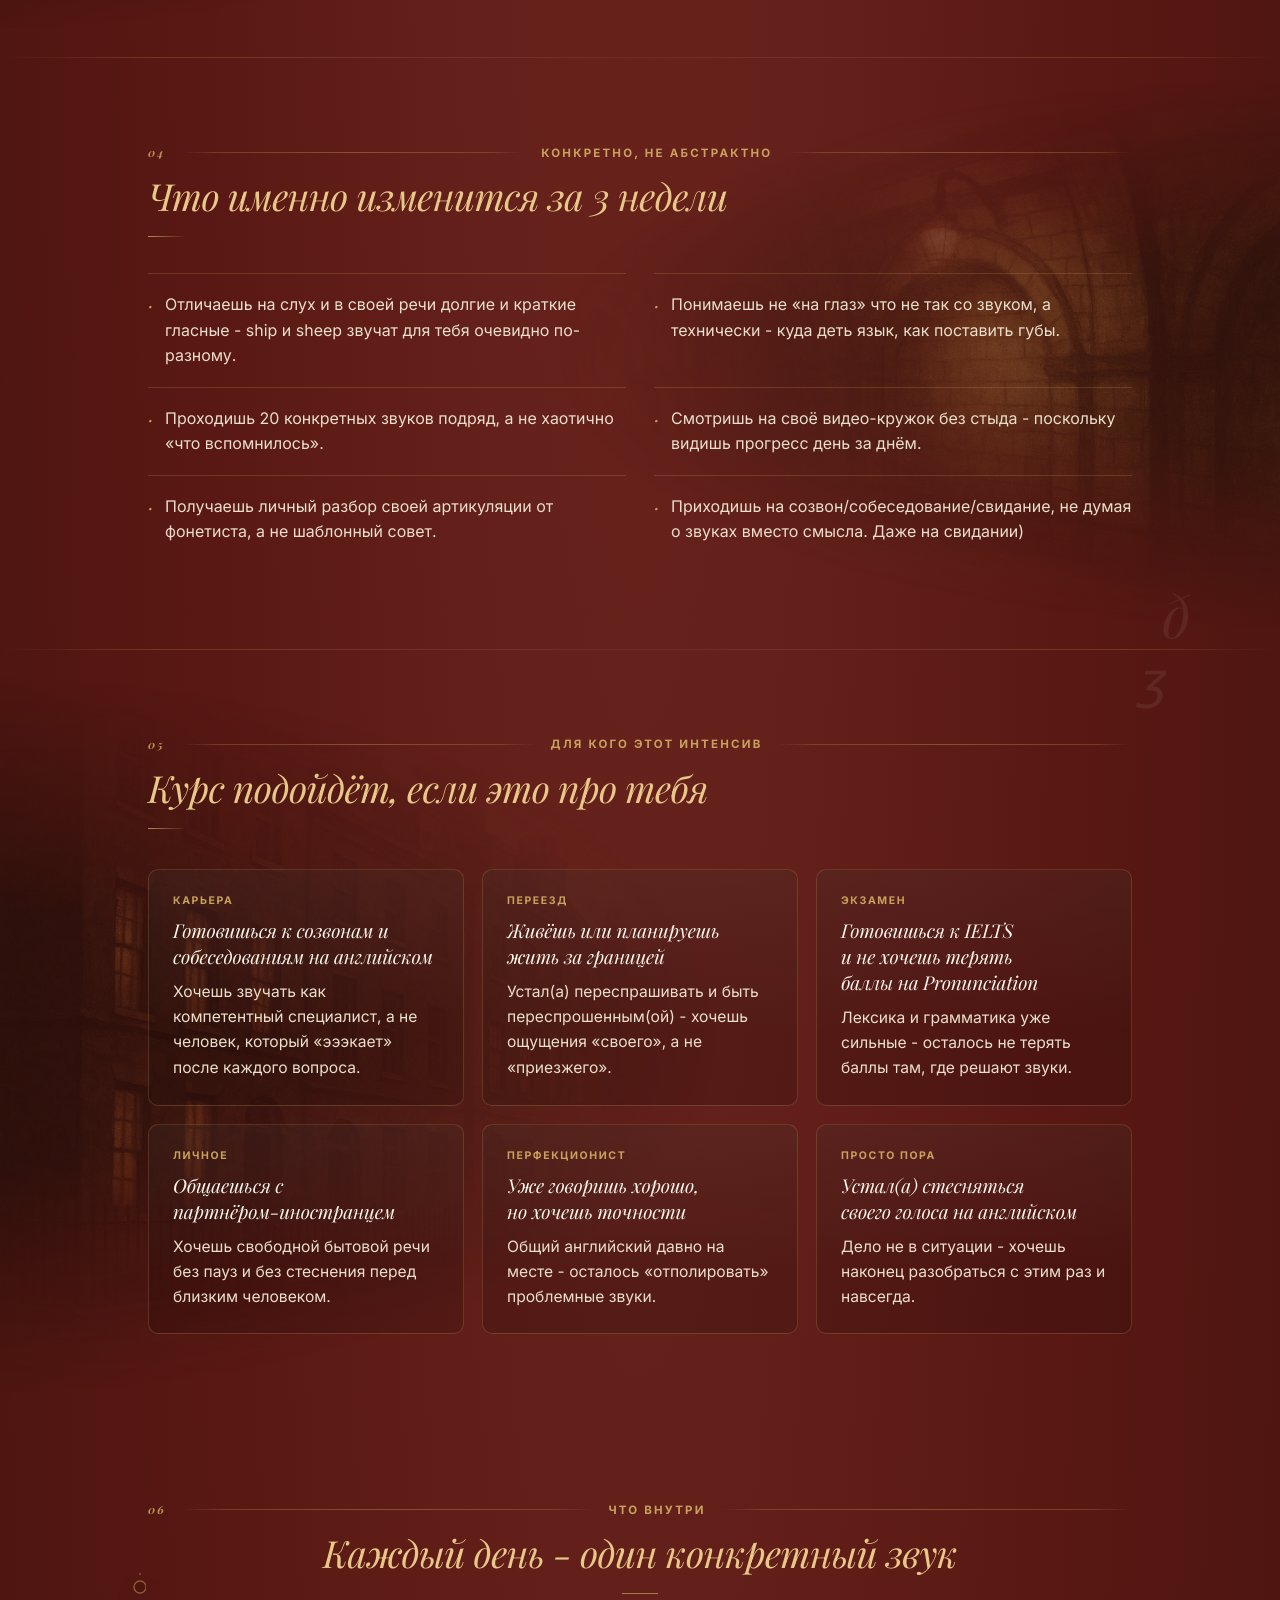
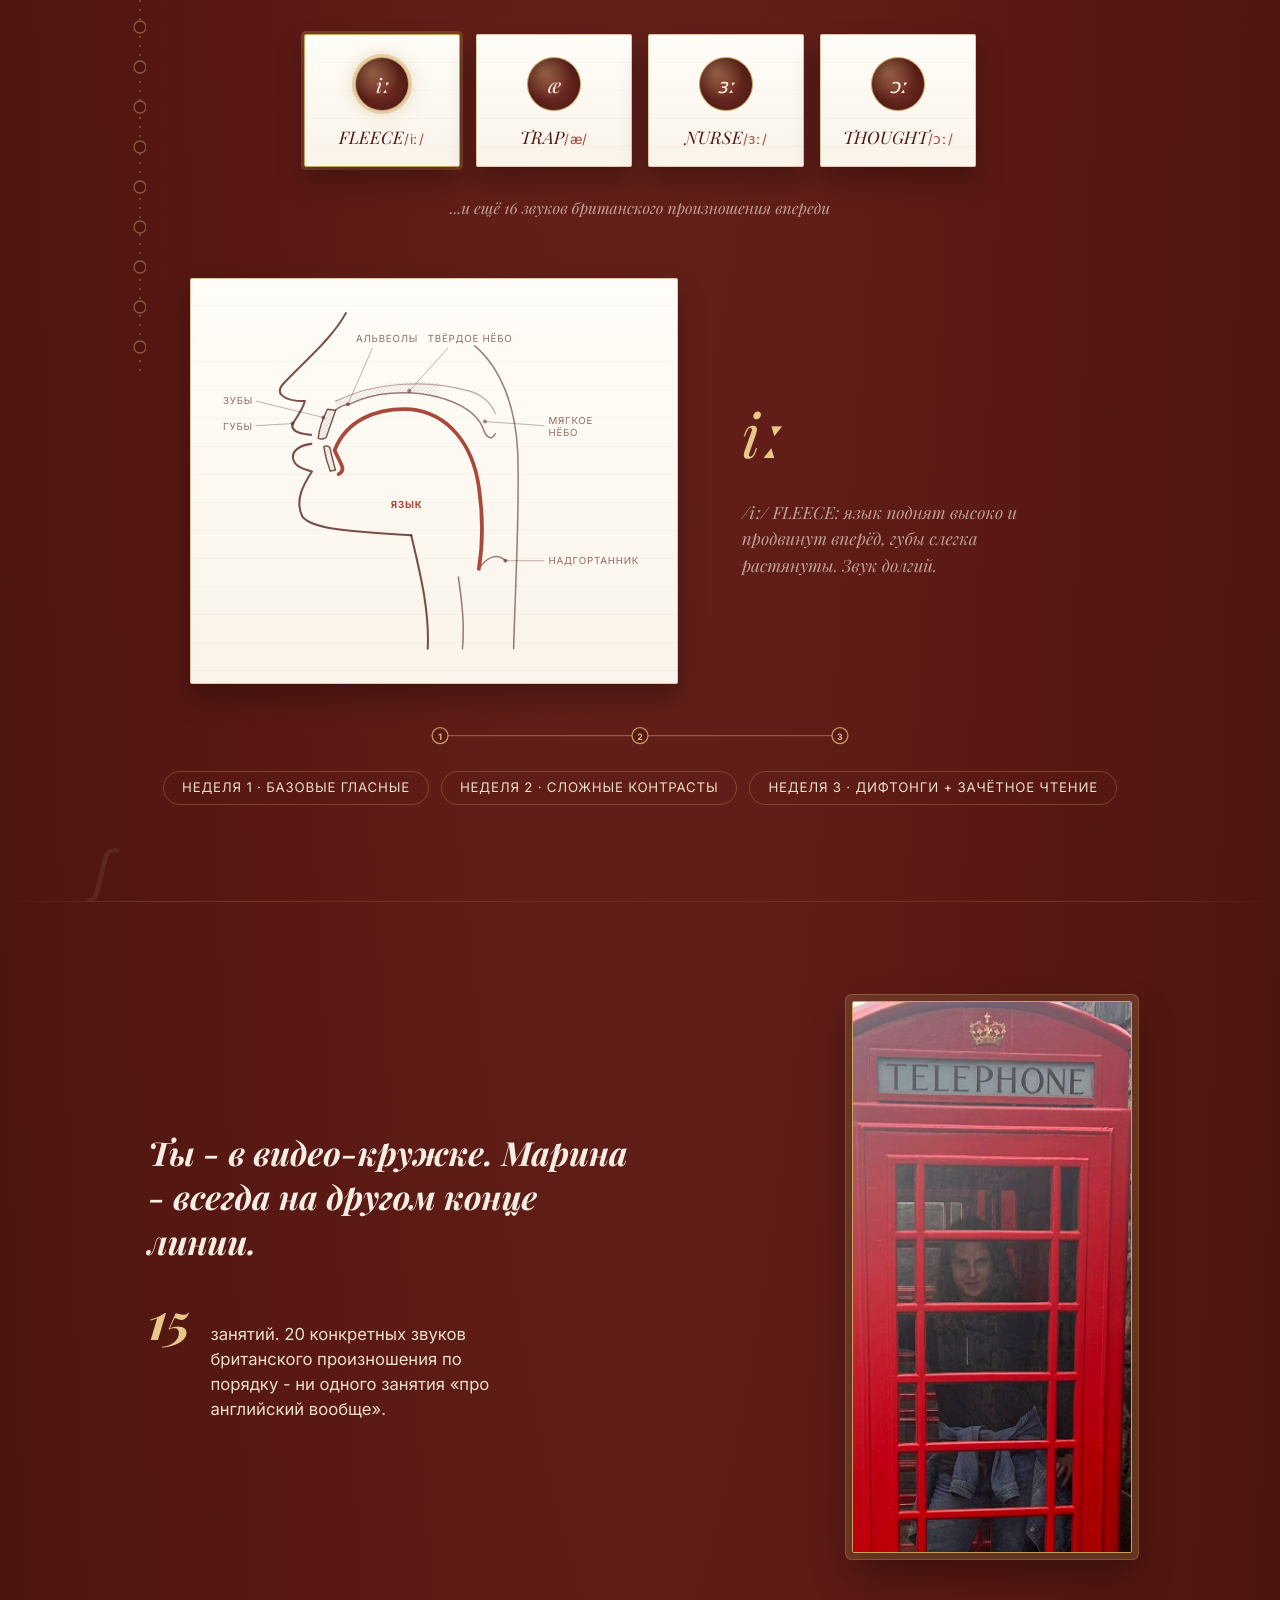
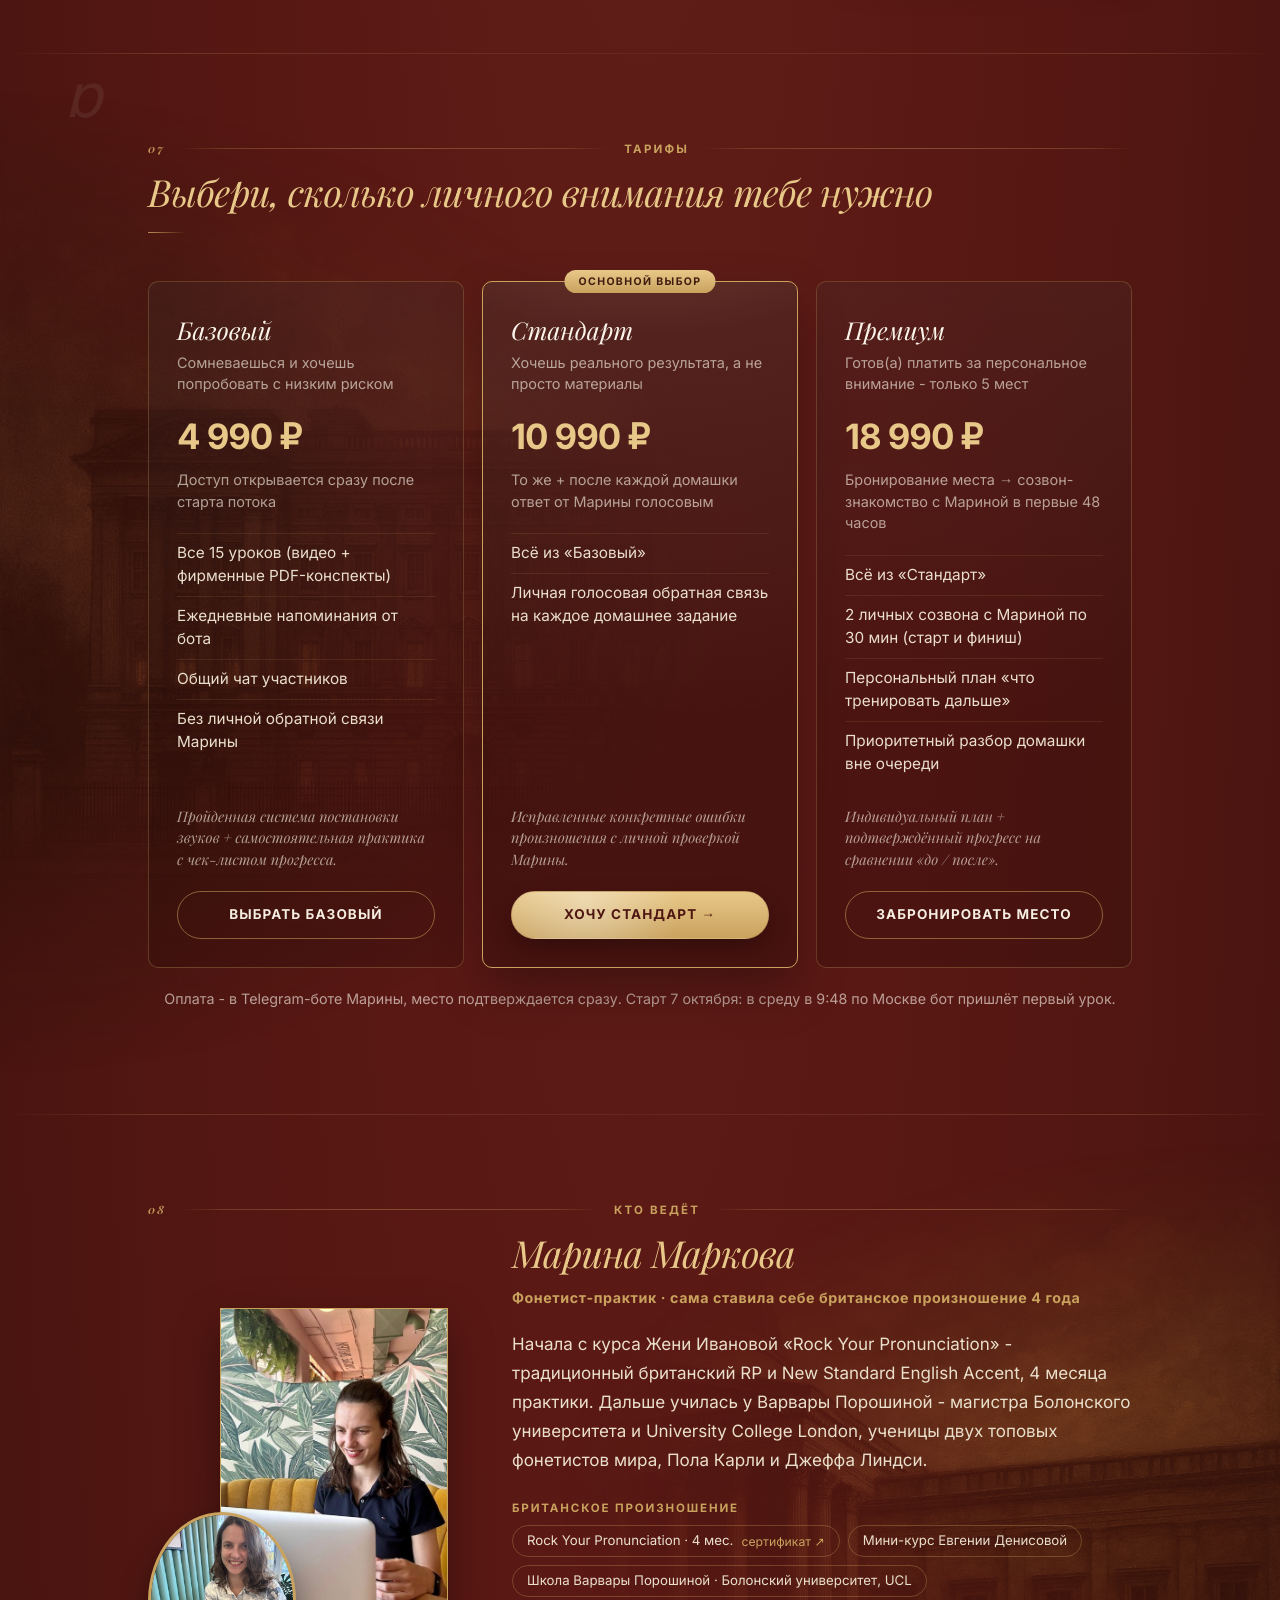
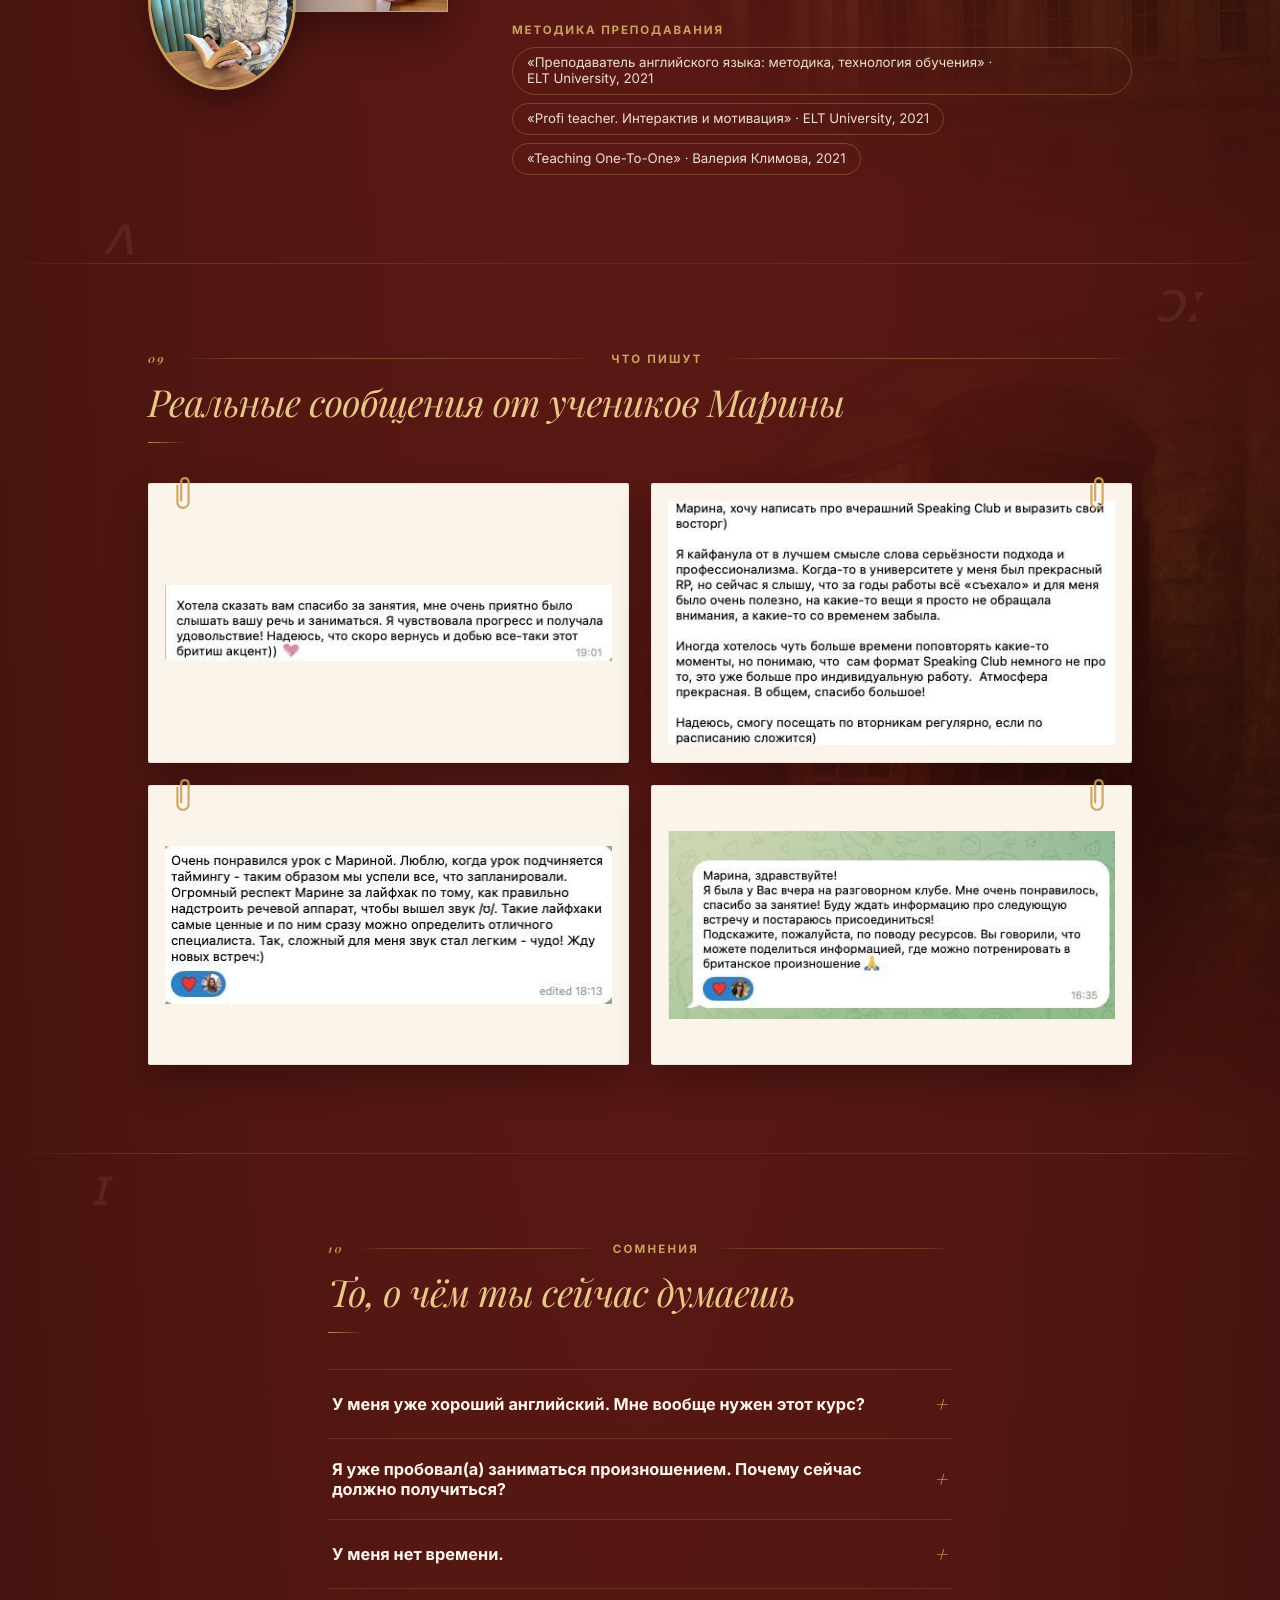
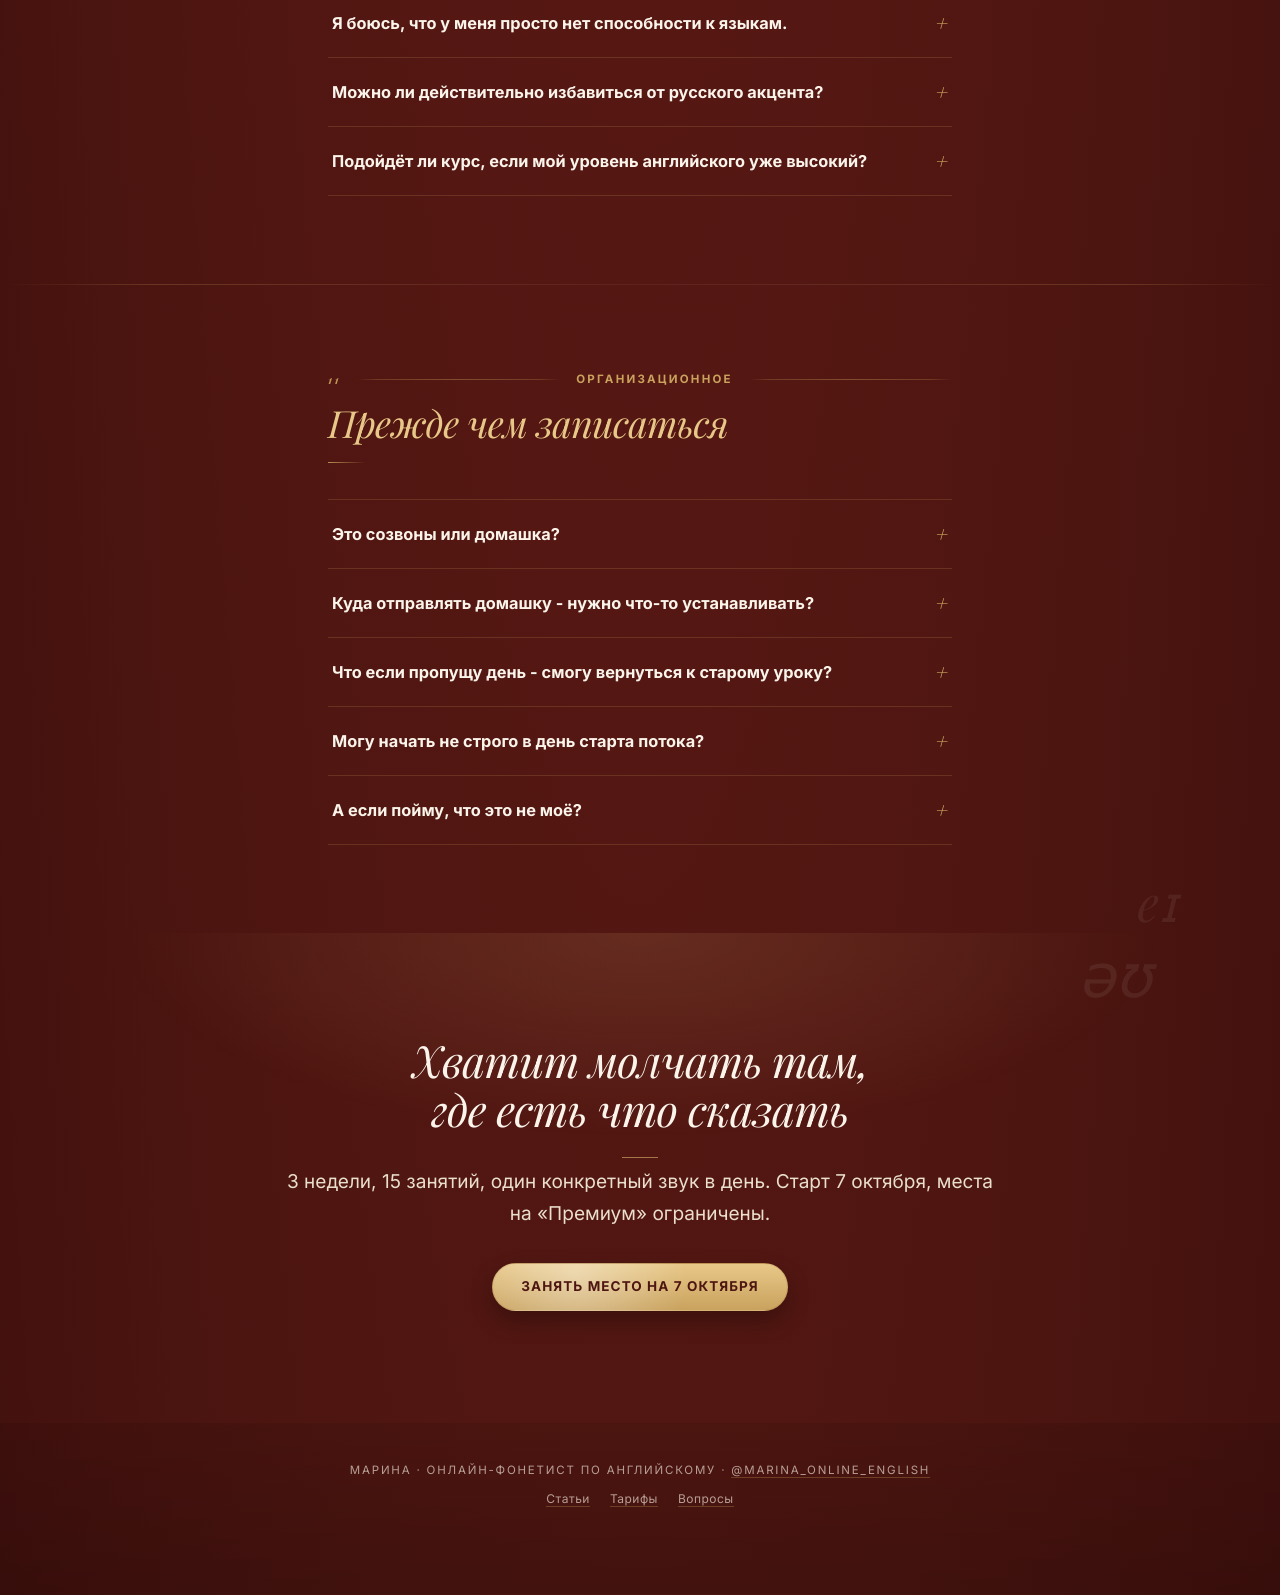
==== commit 91f41833: "Текст: «звукоизвлечение» -> «звуковоспроизведение» (лендинг + статья)" ====
--- a/index.html
+++ b/index.html
@@ -176,7 +176,7 @@
       <div class="pain-card"><p class="quote">«Молчишь после вопроса на созвоне»</p><p>Долгая пауза, «эээ» - и вот уже кажется, что дело не в знаниях, а в том, как ты звучишь.</p></div>
       <div class="pain-card"><p class="quote">«Боишься говорить с носителями»</p><p>С коллегами на родном языке ты уверен(а) в себе. С носителем английского - будто теряешь половину личности.</p></div>
       <div class="pain-card"><p class="quote">«Думаешь о звуках вместо смысла»</p><p>Пока формулируешь мысль, часть внимания уходит на то, чтобы не споткнуться на отдельном звуке.</p></div>
-      <div class="pain-card"><p class="quote">«Учили слова, а не звукоизвлечение»</p><p>Тысячи слов в словарном запасе - и ни одного урока о том, что в этот момент делает язык.</p></div>
+      <div class="pain-card"><p class="quote">«Учили слова, а не звуковоспроизведение»</p><p>Тысячи слов в словарном запасе - и ни одного урока о том, что в этот момент делает язык.</p></div>
       <div class="pain-card"><p class="quote">«Одно и то же никак не получается»</p><p>Вроде повторил(а) сто раз - а звук снова не тот. Непонятно, что вообще менять.</p></div>
       <div class="pain-card"><p class="quote">«Звучу как робот»</p><p>Слова знаешь, грамматику знаешь. А голос будто не твой.</p></div>
     </div>
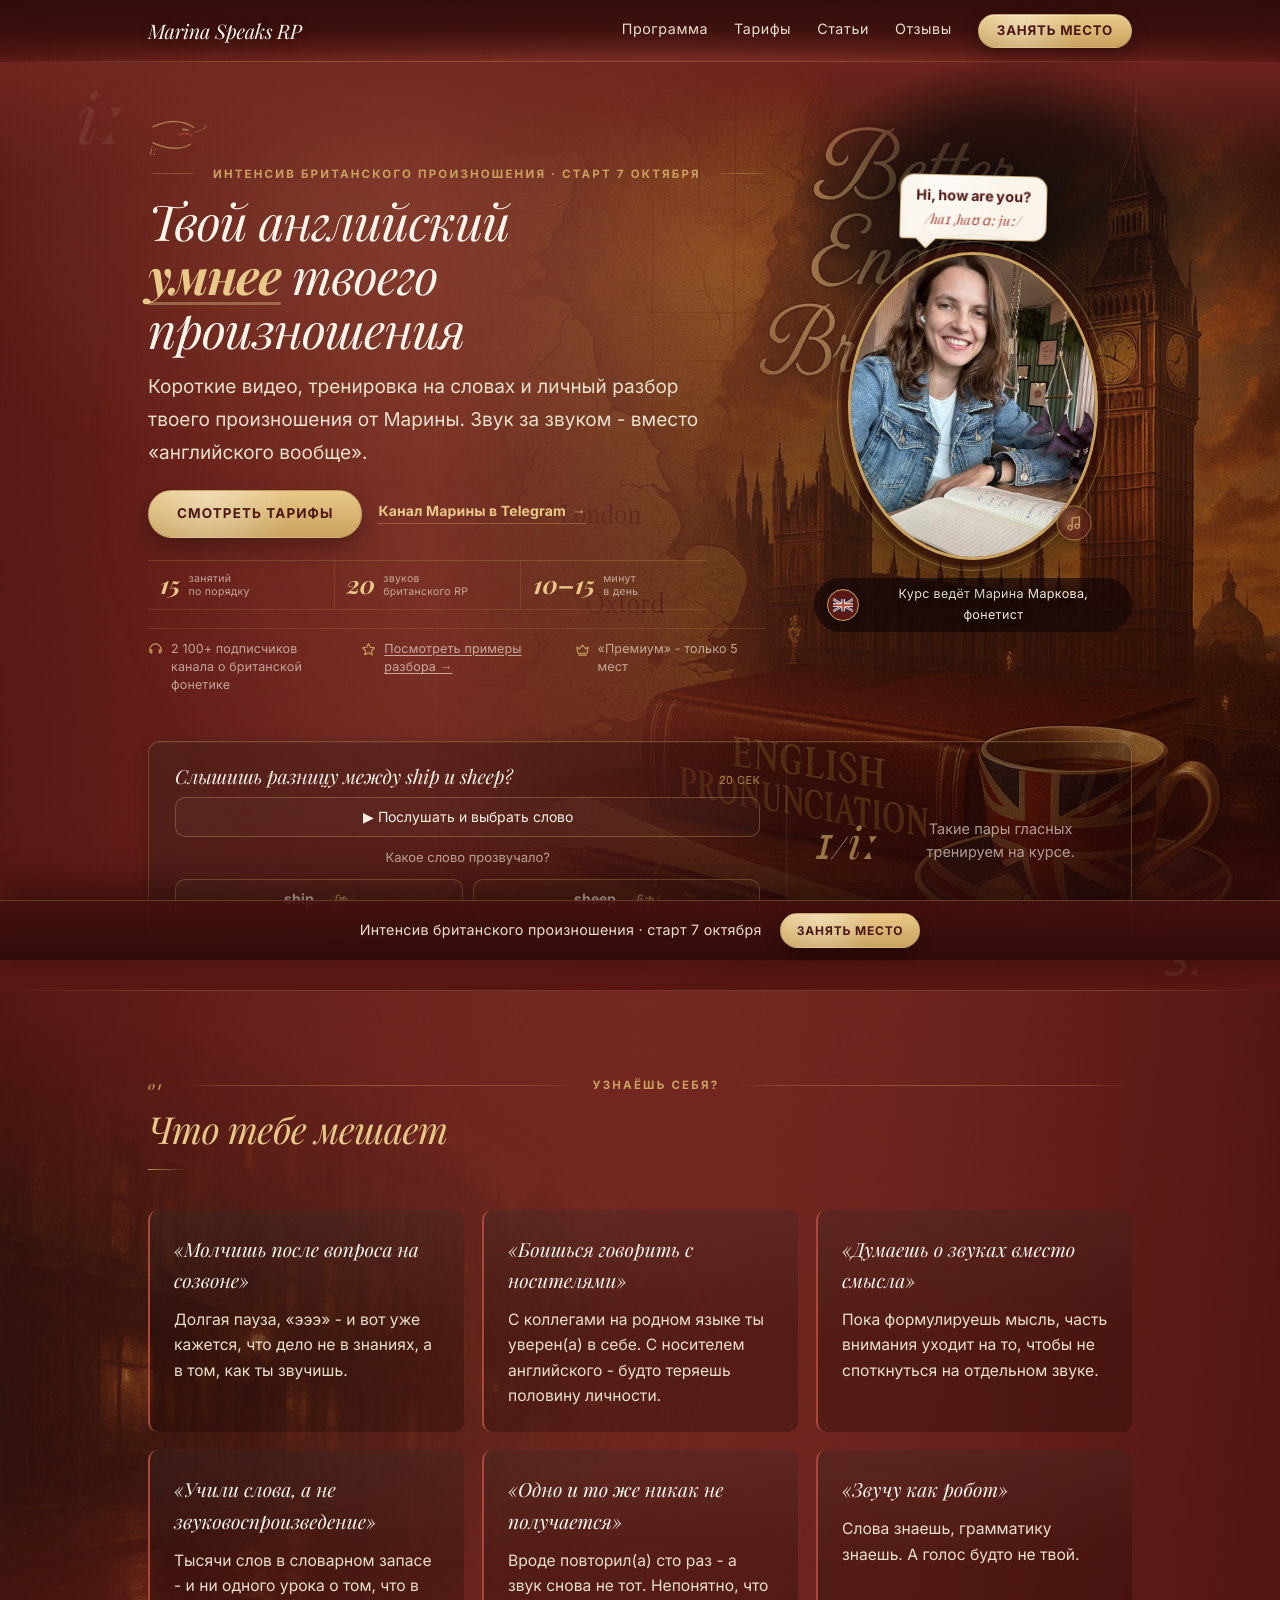
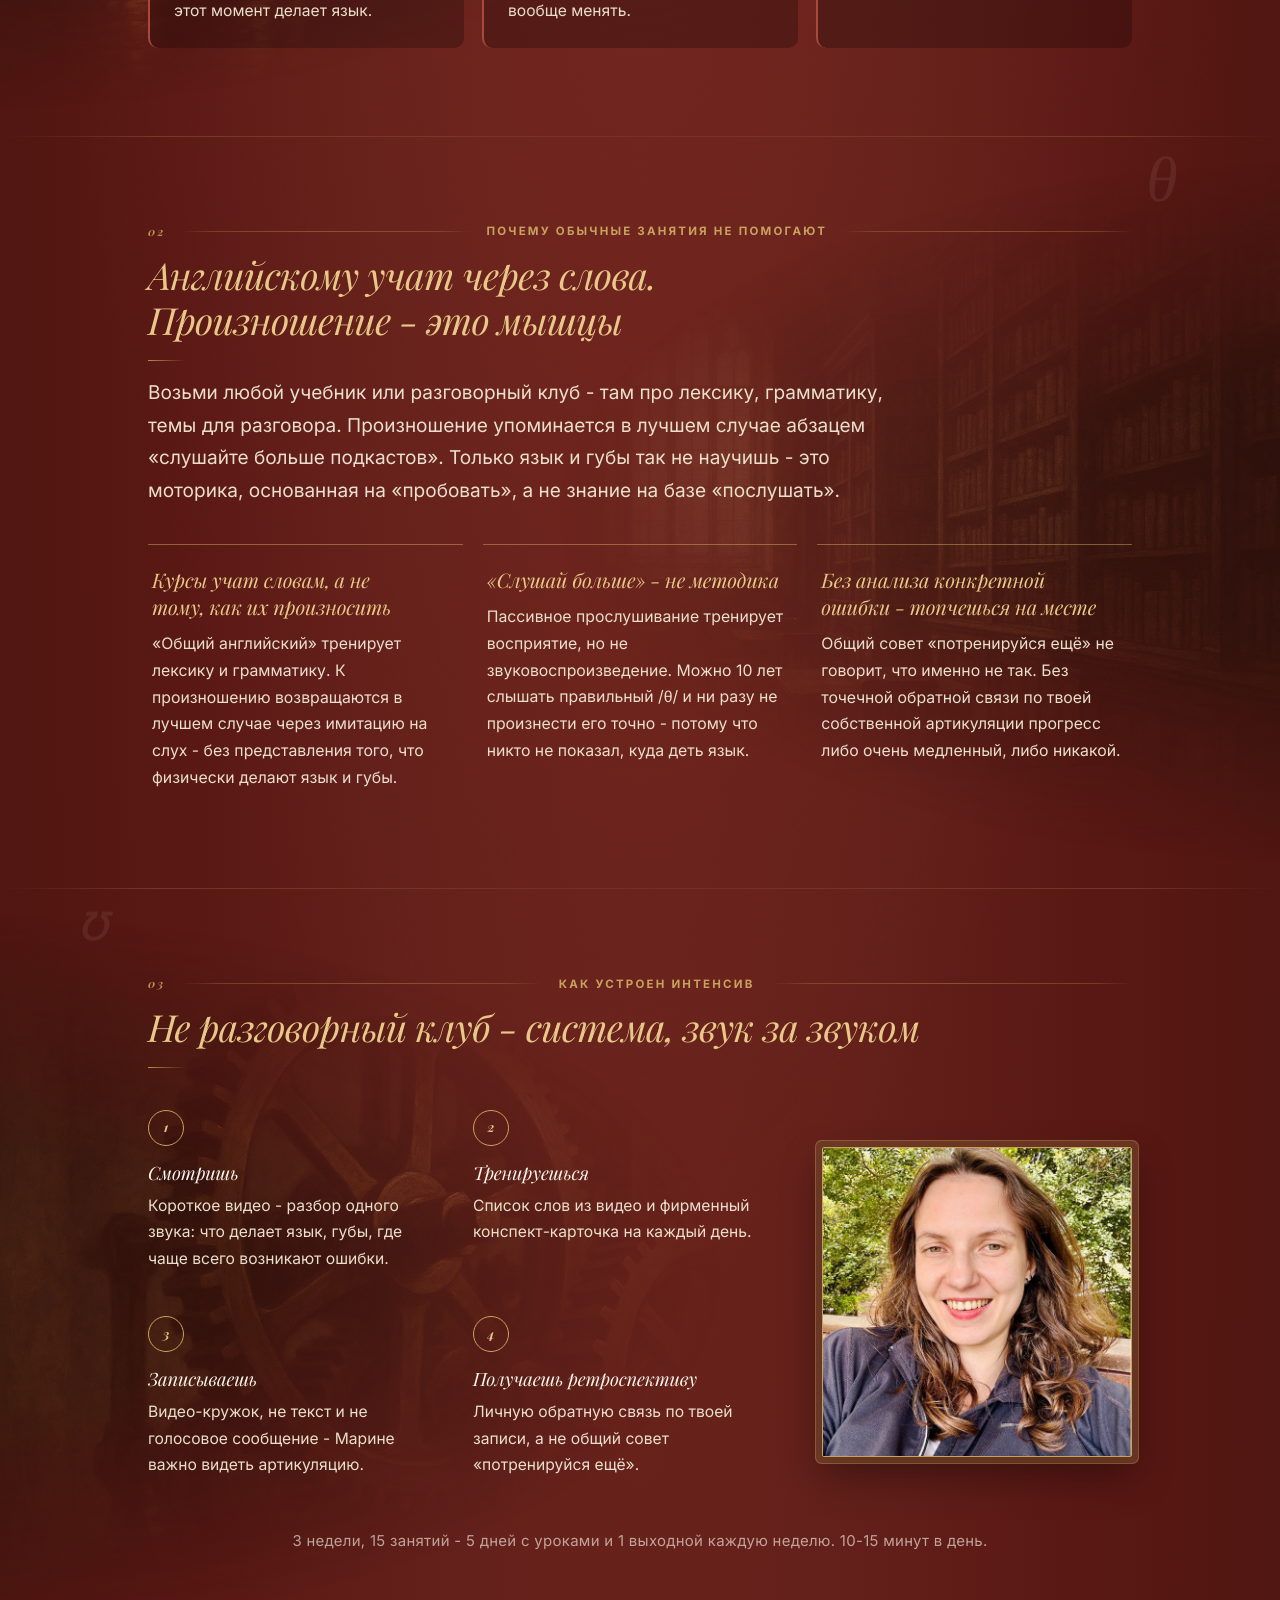
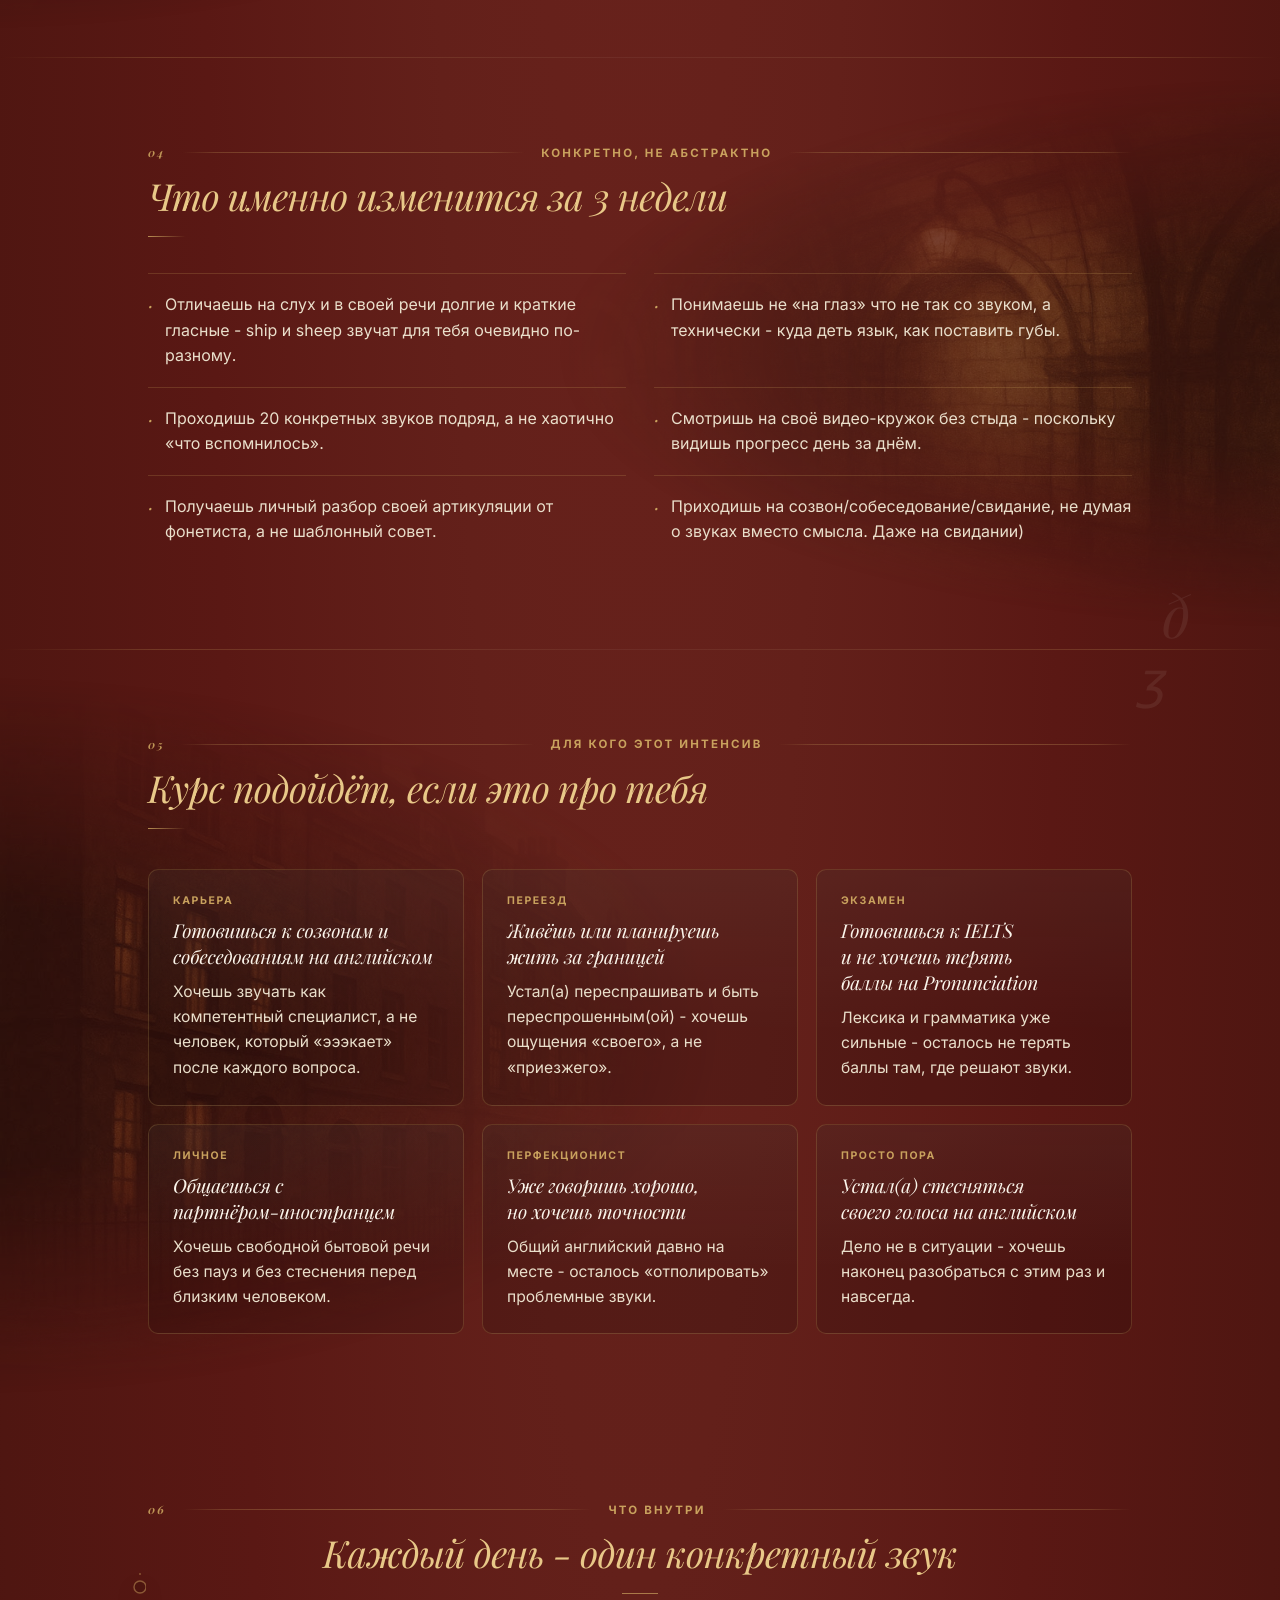
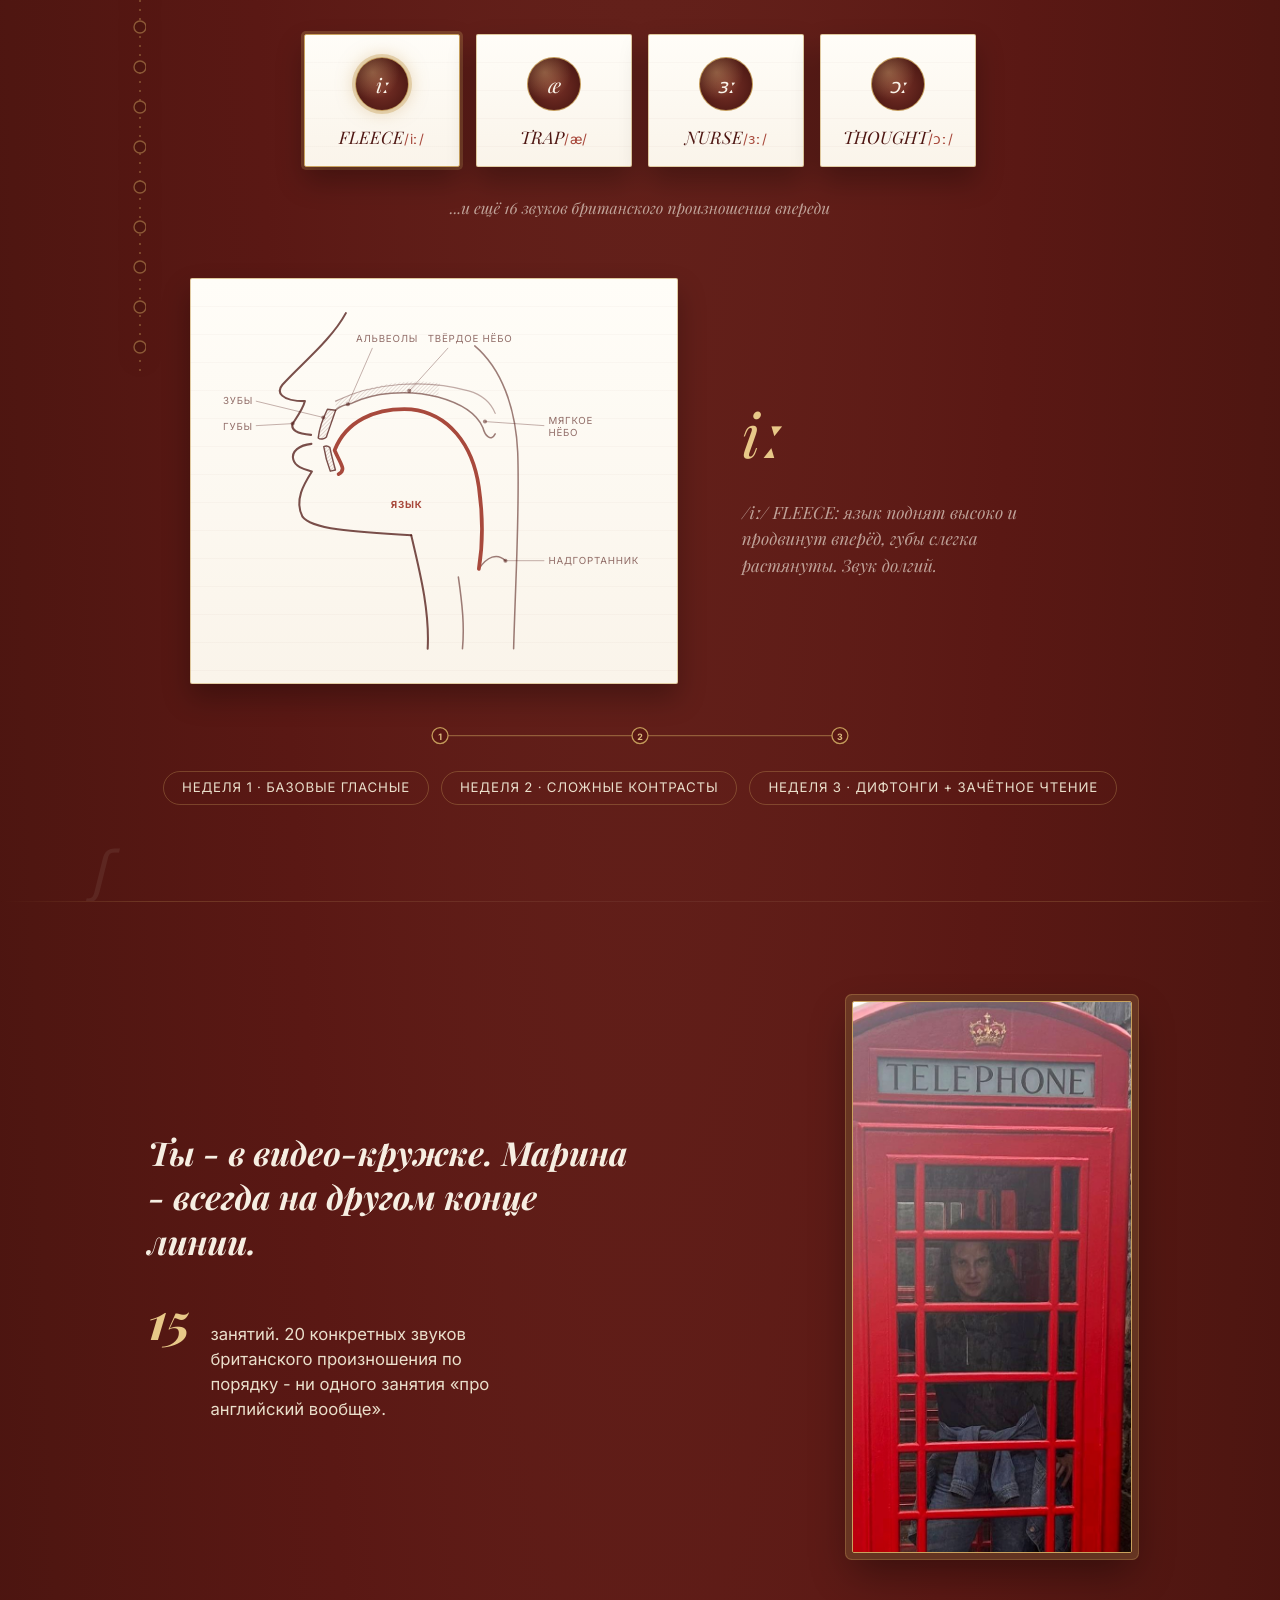
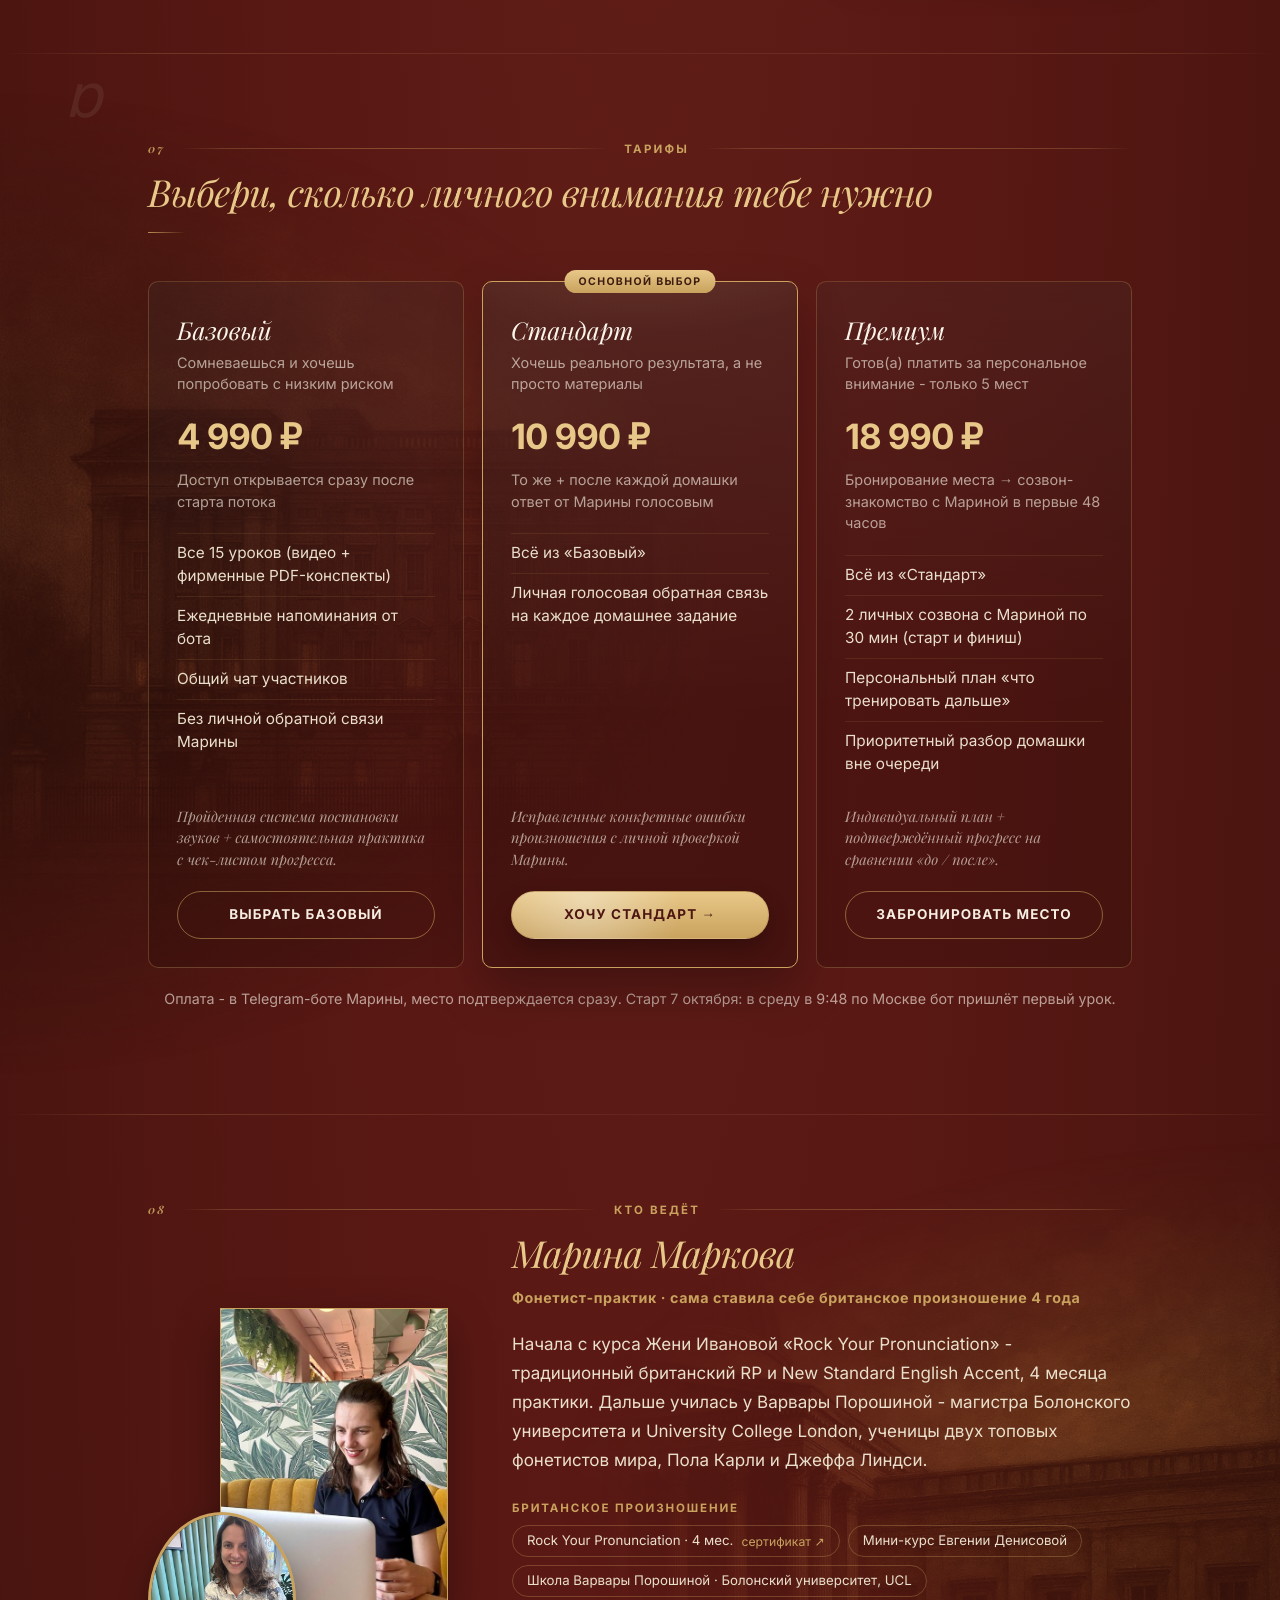
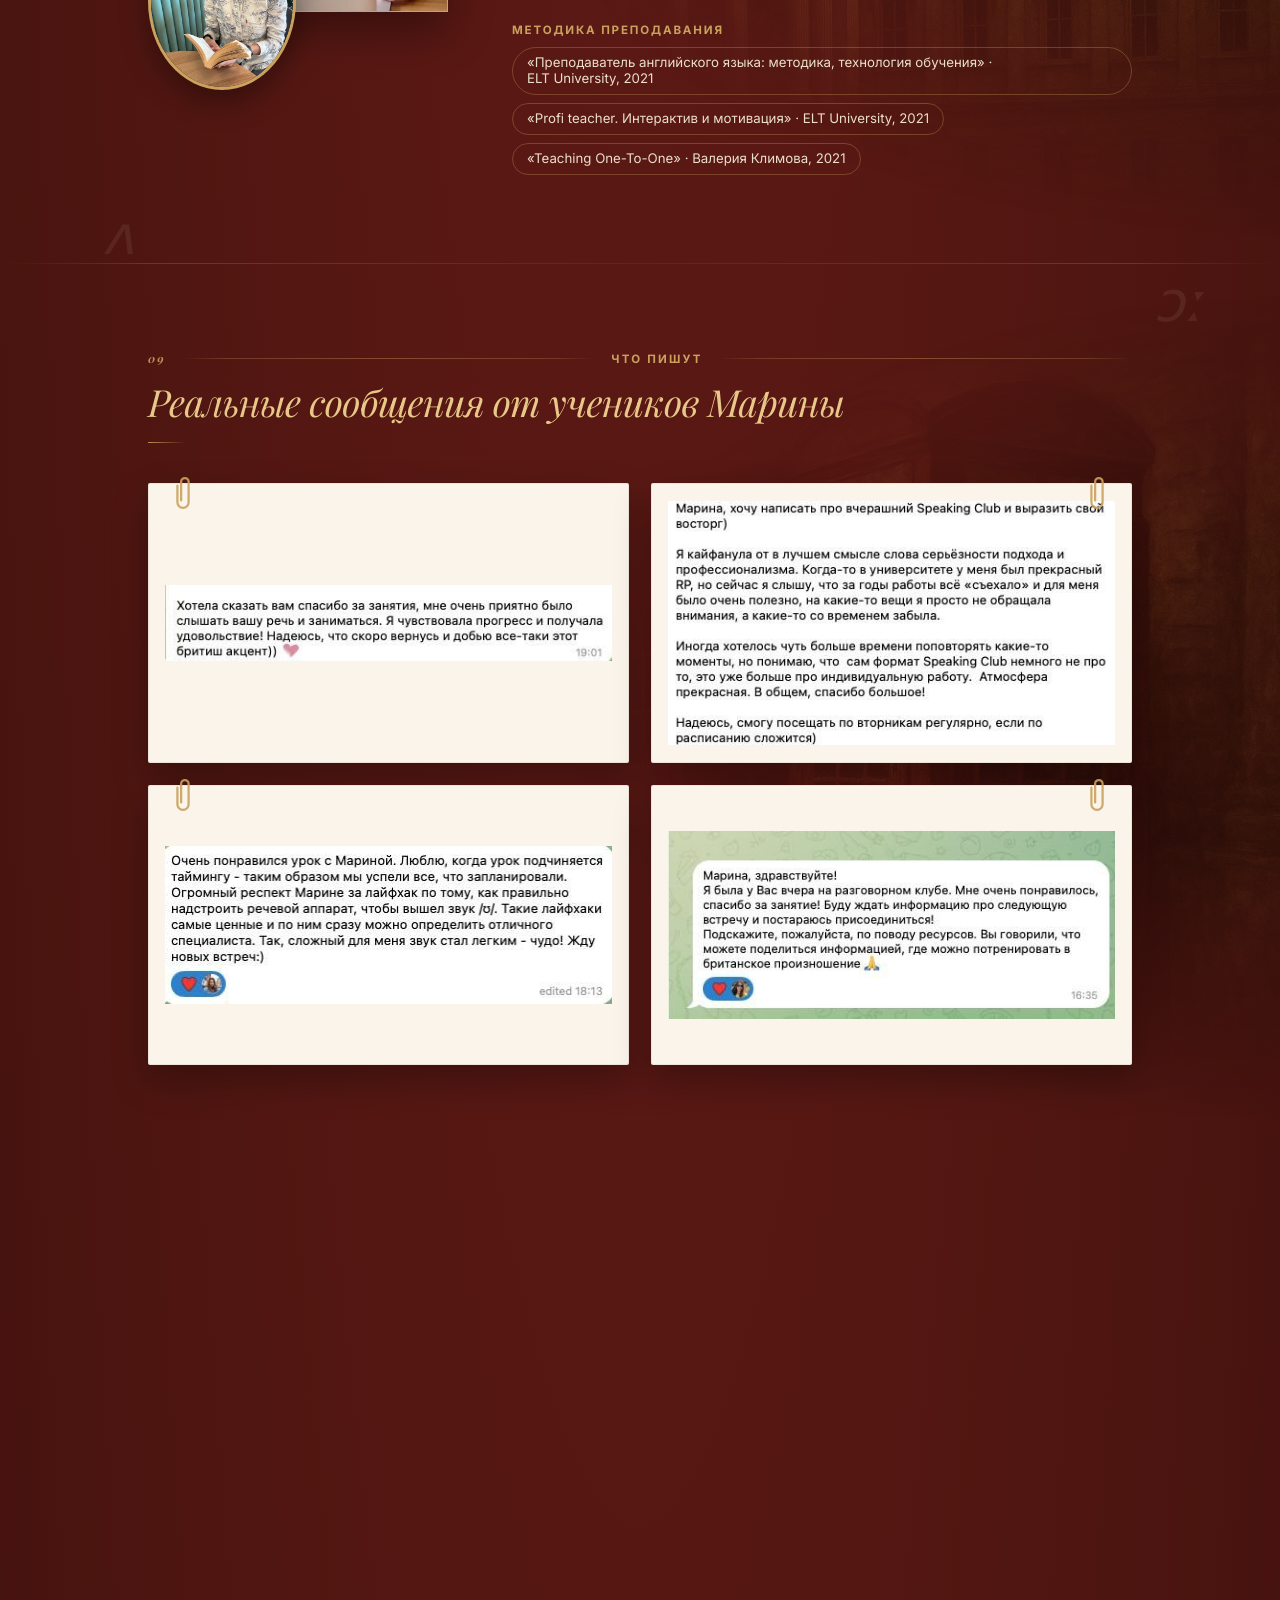
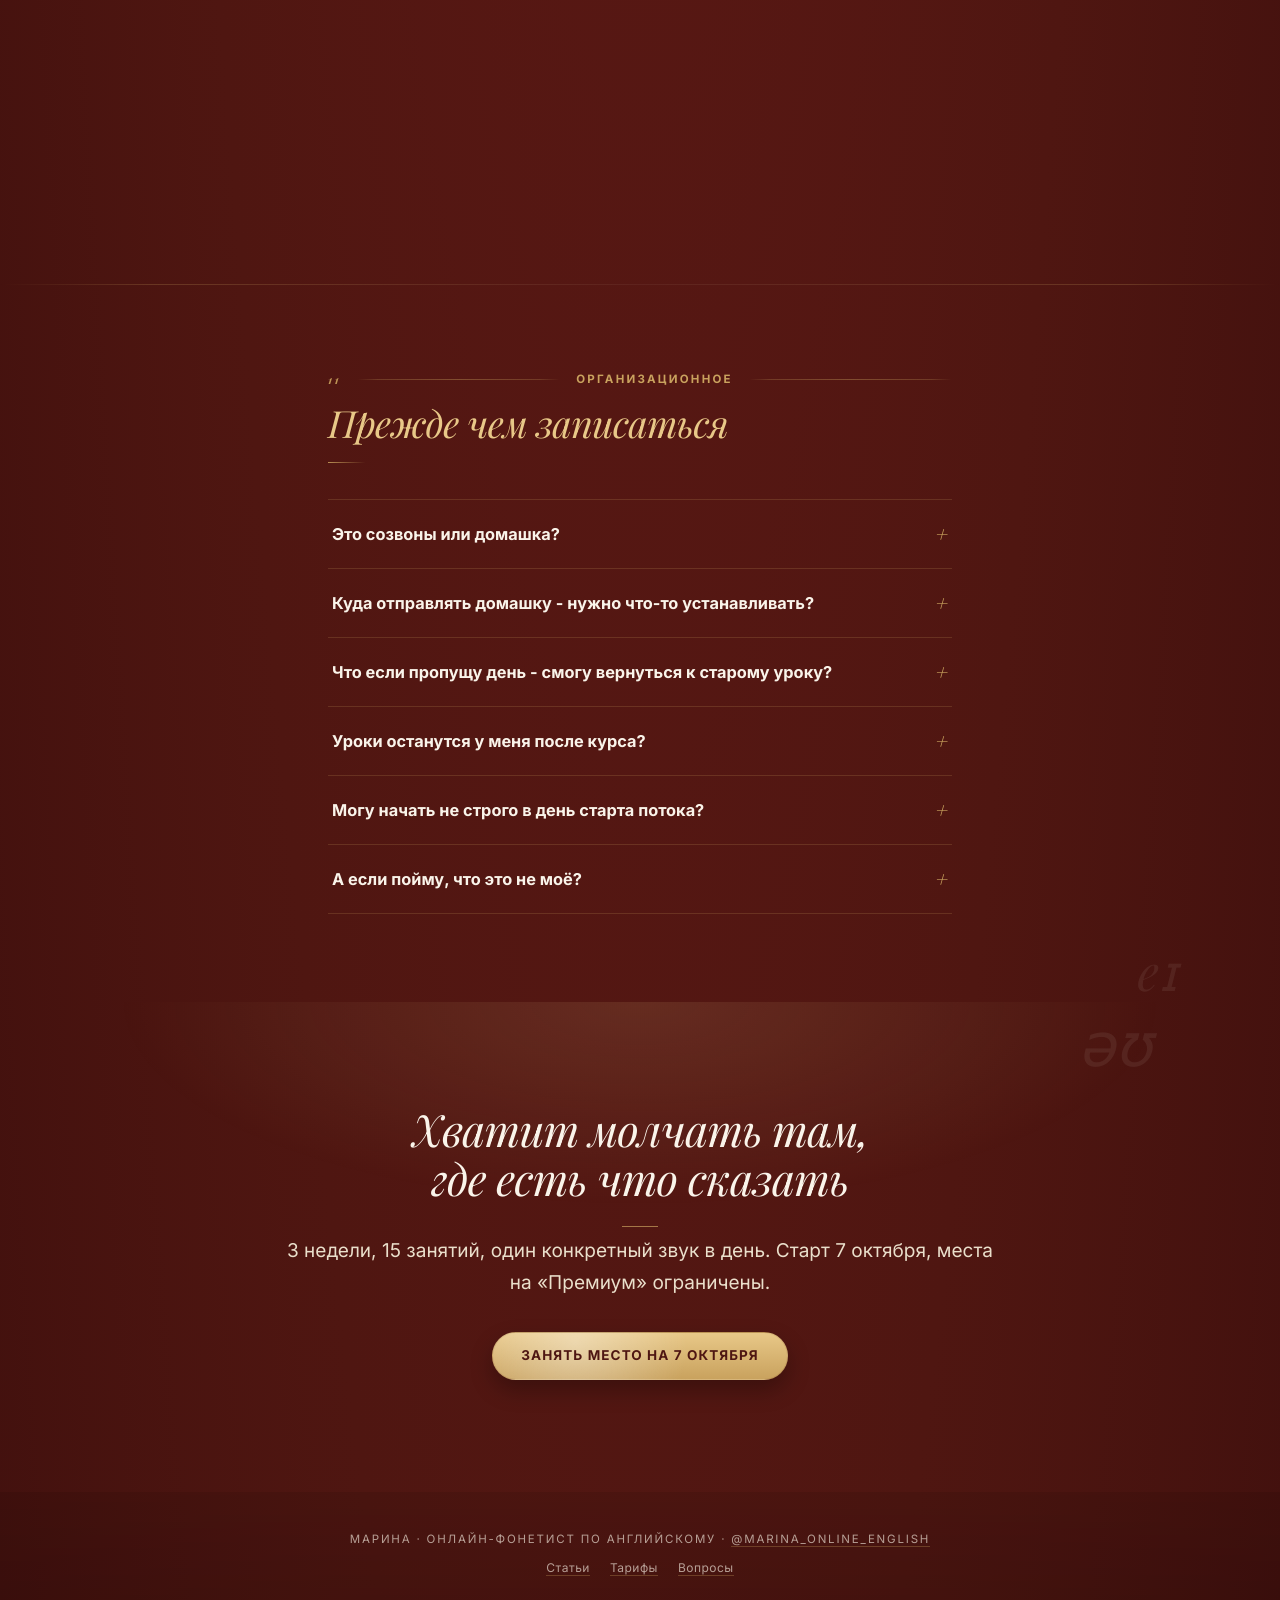
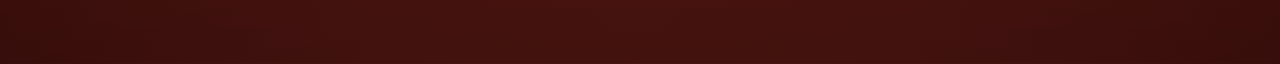
==== commit 19c67f1f: "FAQ: доступ к урокам после курса - до 1 января 2027" ====
--- a/index.html
+++ b/index.html
@@ -547,6 +547,10 @@
         <p>Да, в разделе «Мой прогресс» любой пройденный день можно открыть заново кнопкой «🔁 День N» - материалы не пропадают.</p>
       </details>
       <details>
+        <summary>Уроки останутся у меня после курса?</summary>
+        <p>Да. Все полученные уроки, видео и конспекты остаются в чате с ботом и в разделе «Мой прогресс» до 1 января 2027 года - можно спокойно повторять после окончания интенсива.</p>
+      </details>
+      <details>
         <summary>Могу начать не строго в день старта потока?</summary>
         <p>Твой личный прогресс отсчитывается от твоего первого дня, а не от календаря - если присоединишься чуть позже общего старта, всё равно пройдёшь все 15 занятий по порядку.</p>
       </details>
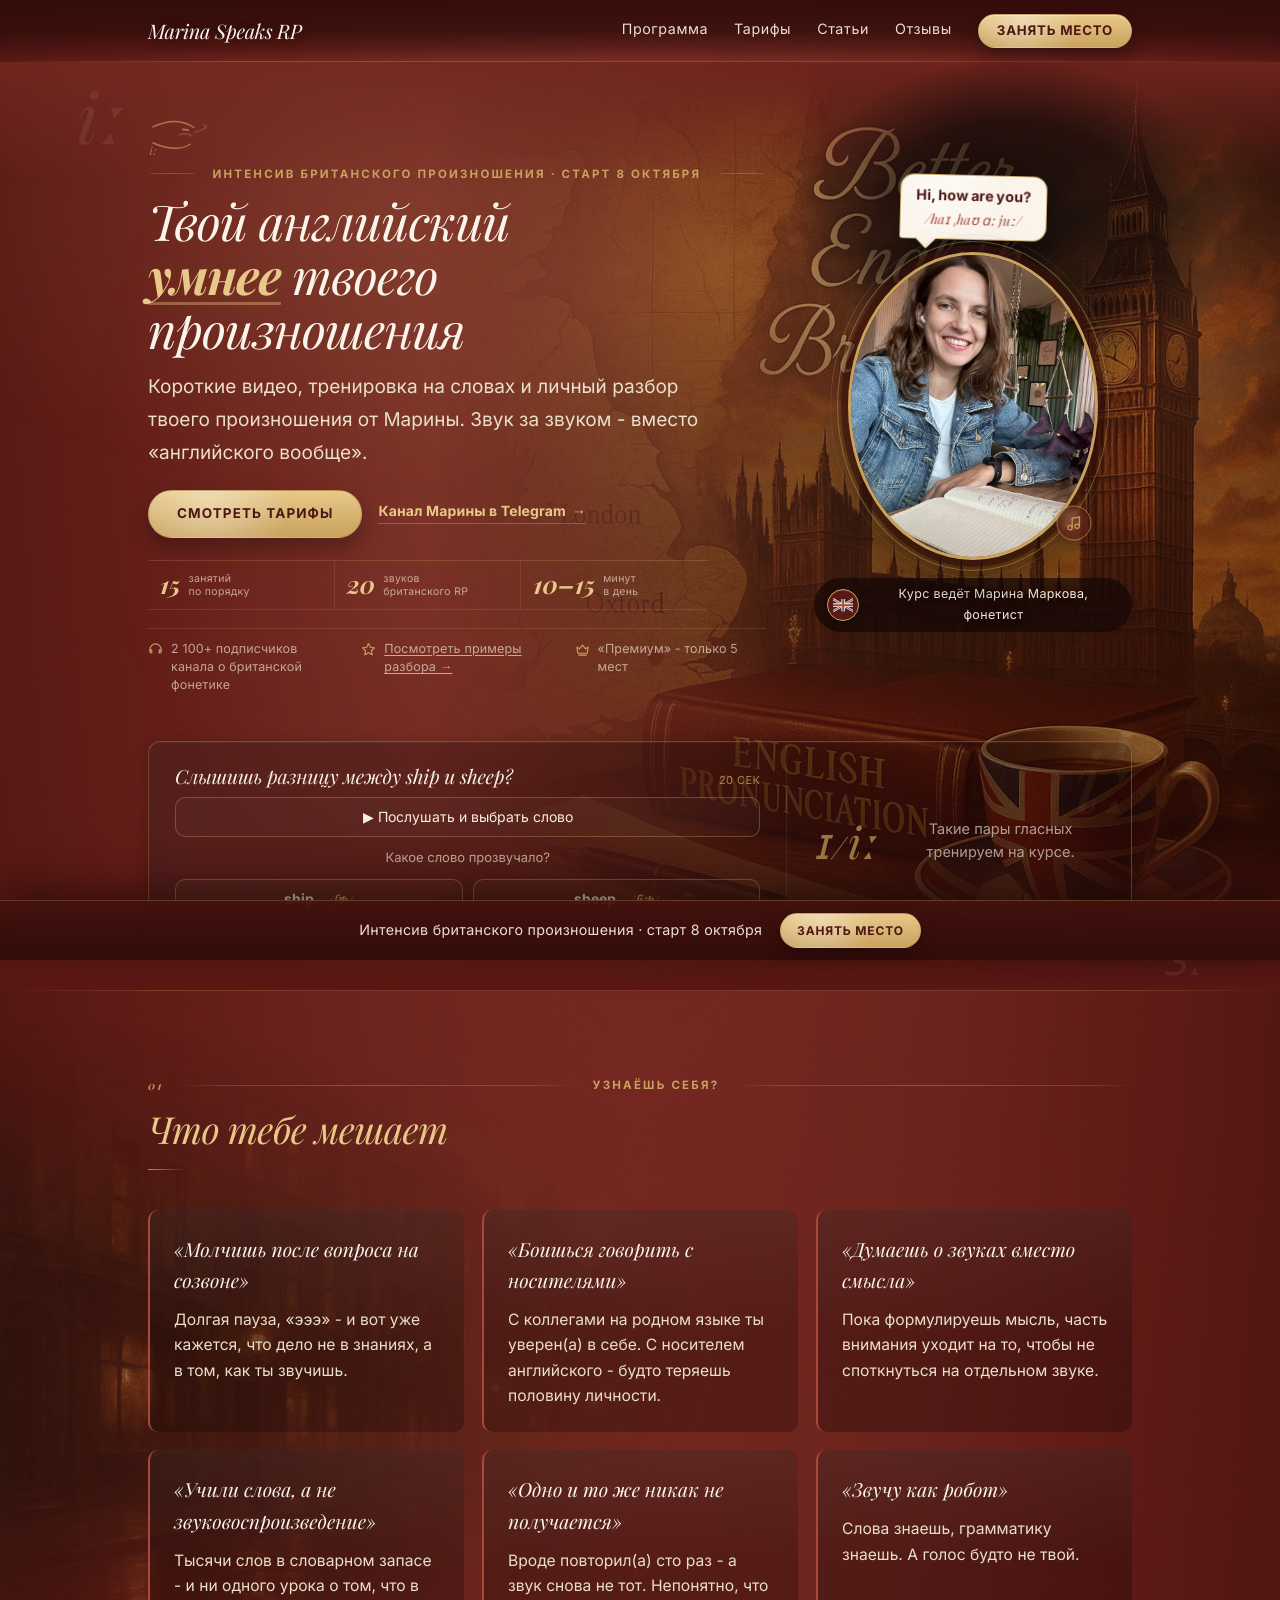
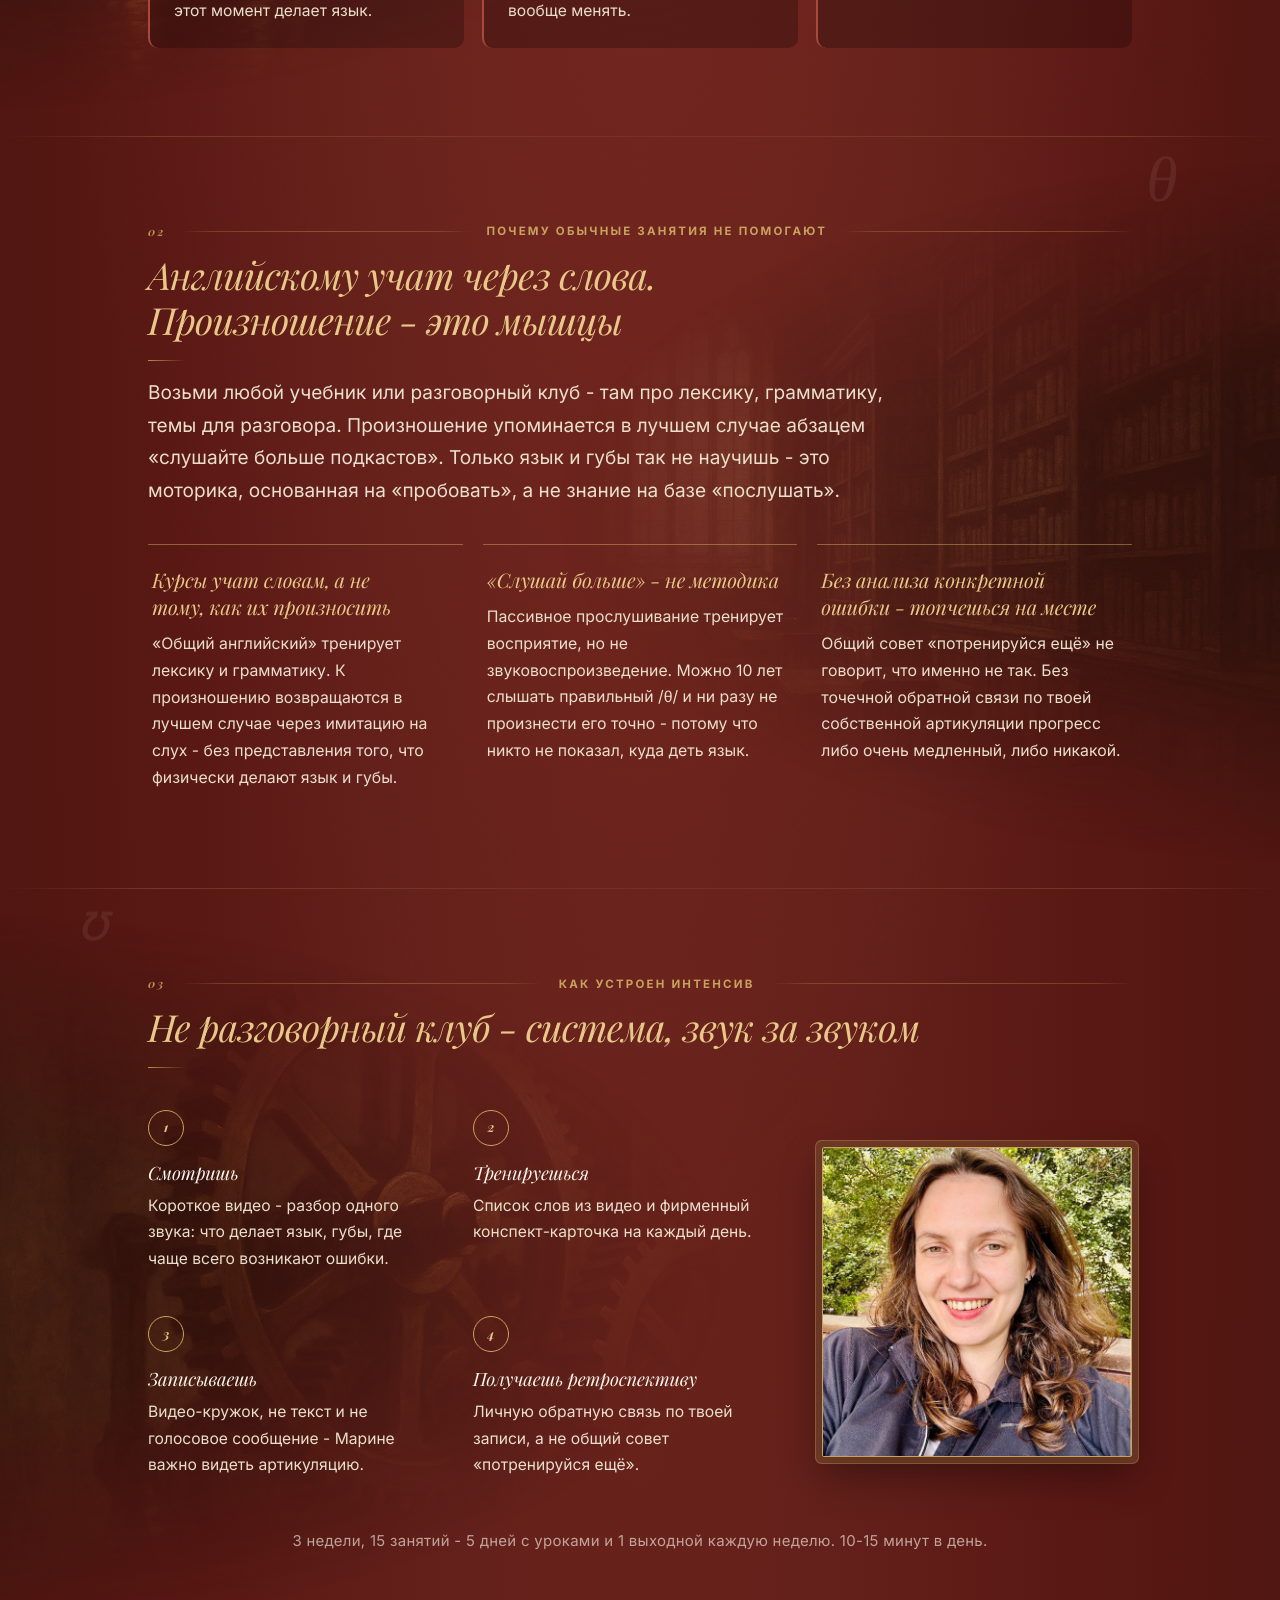
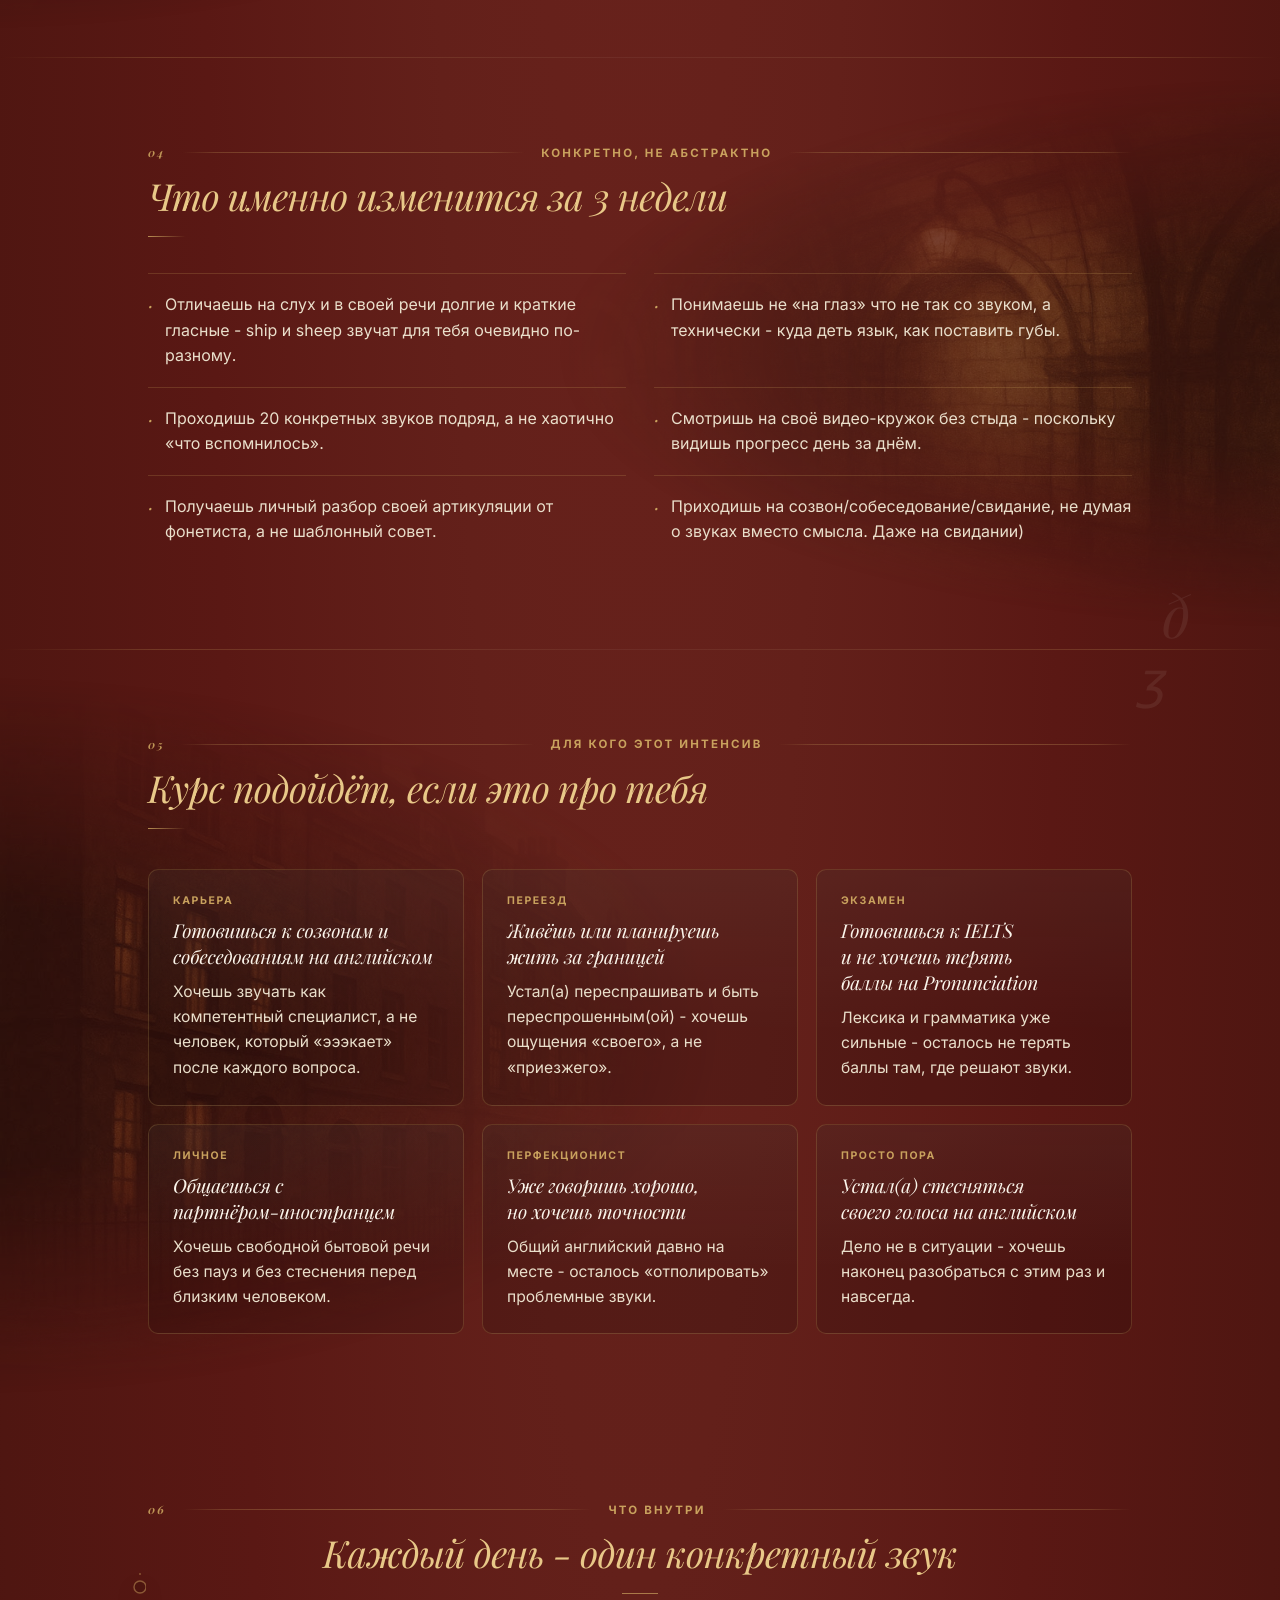
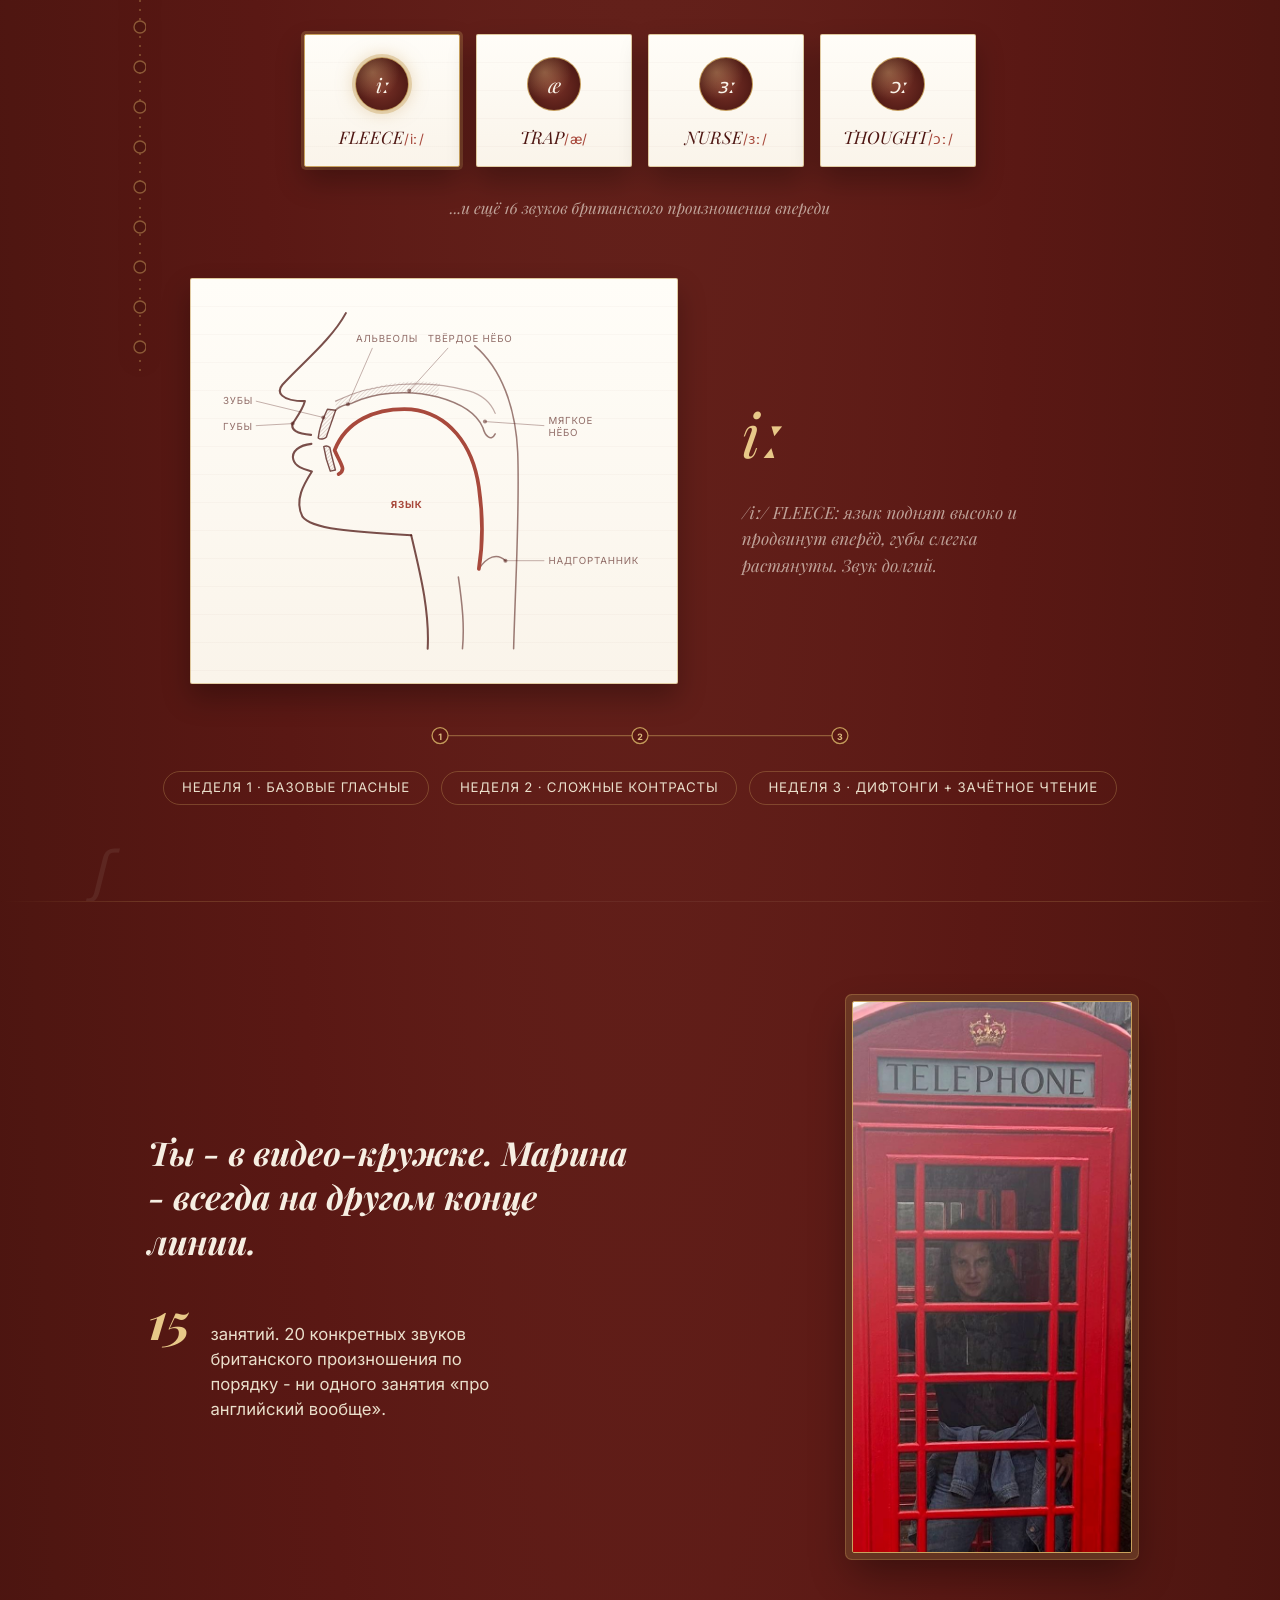
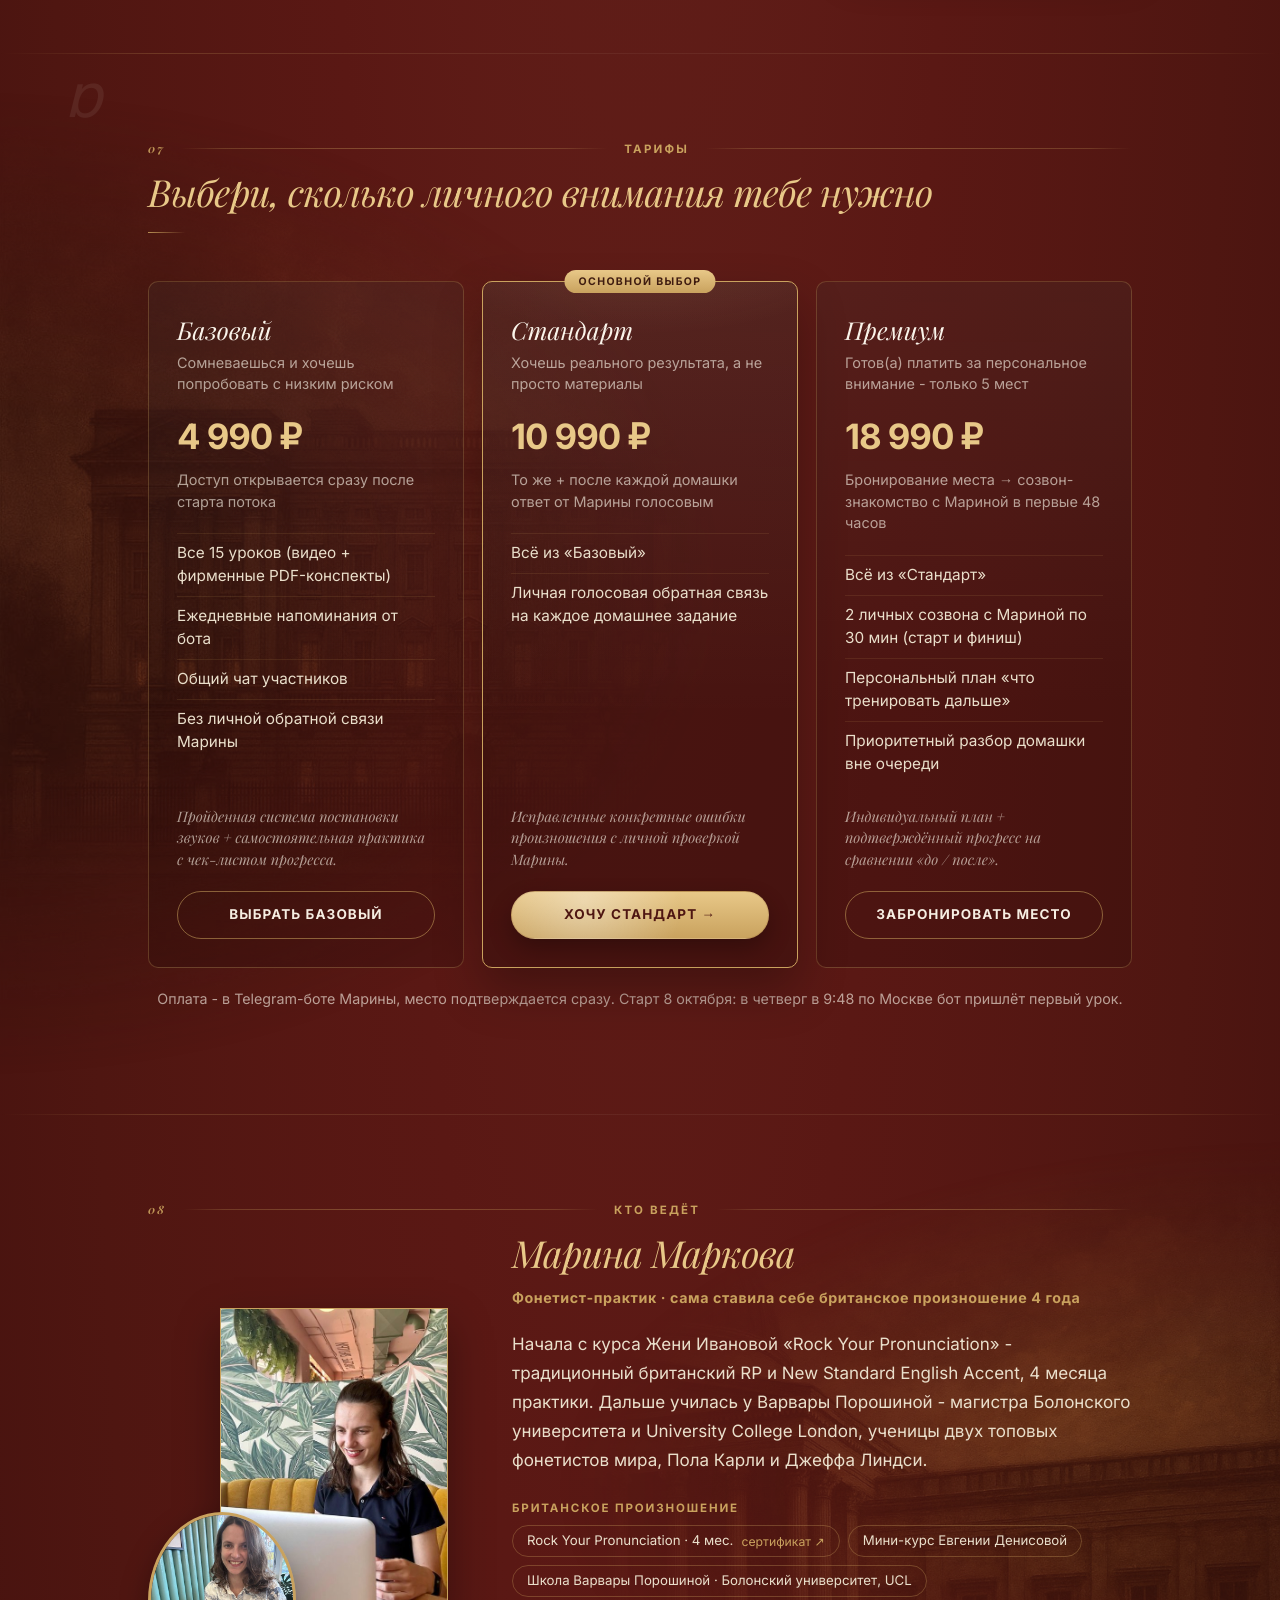
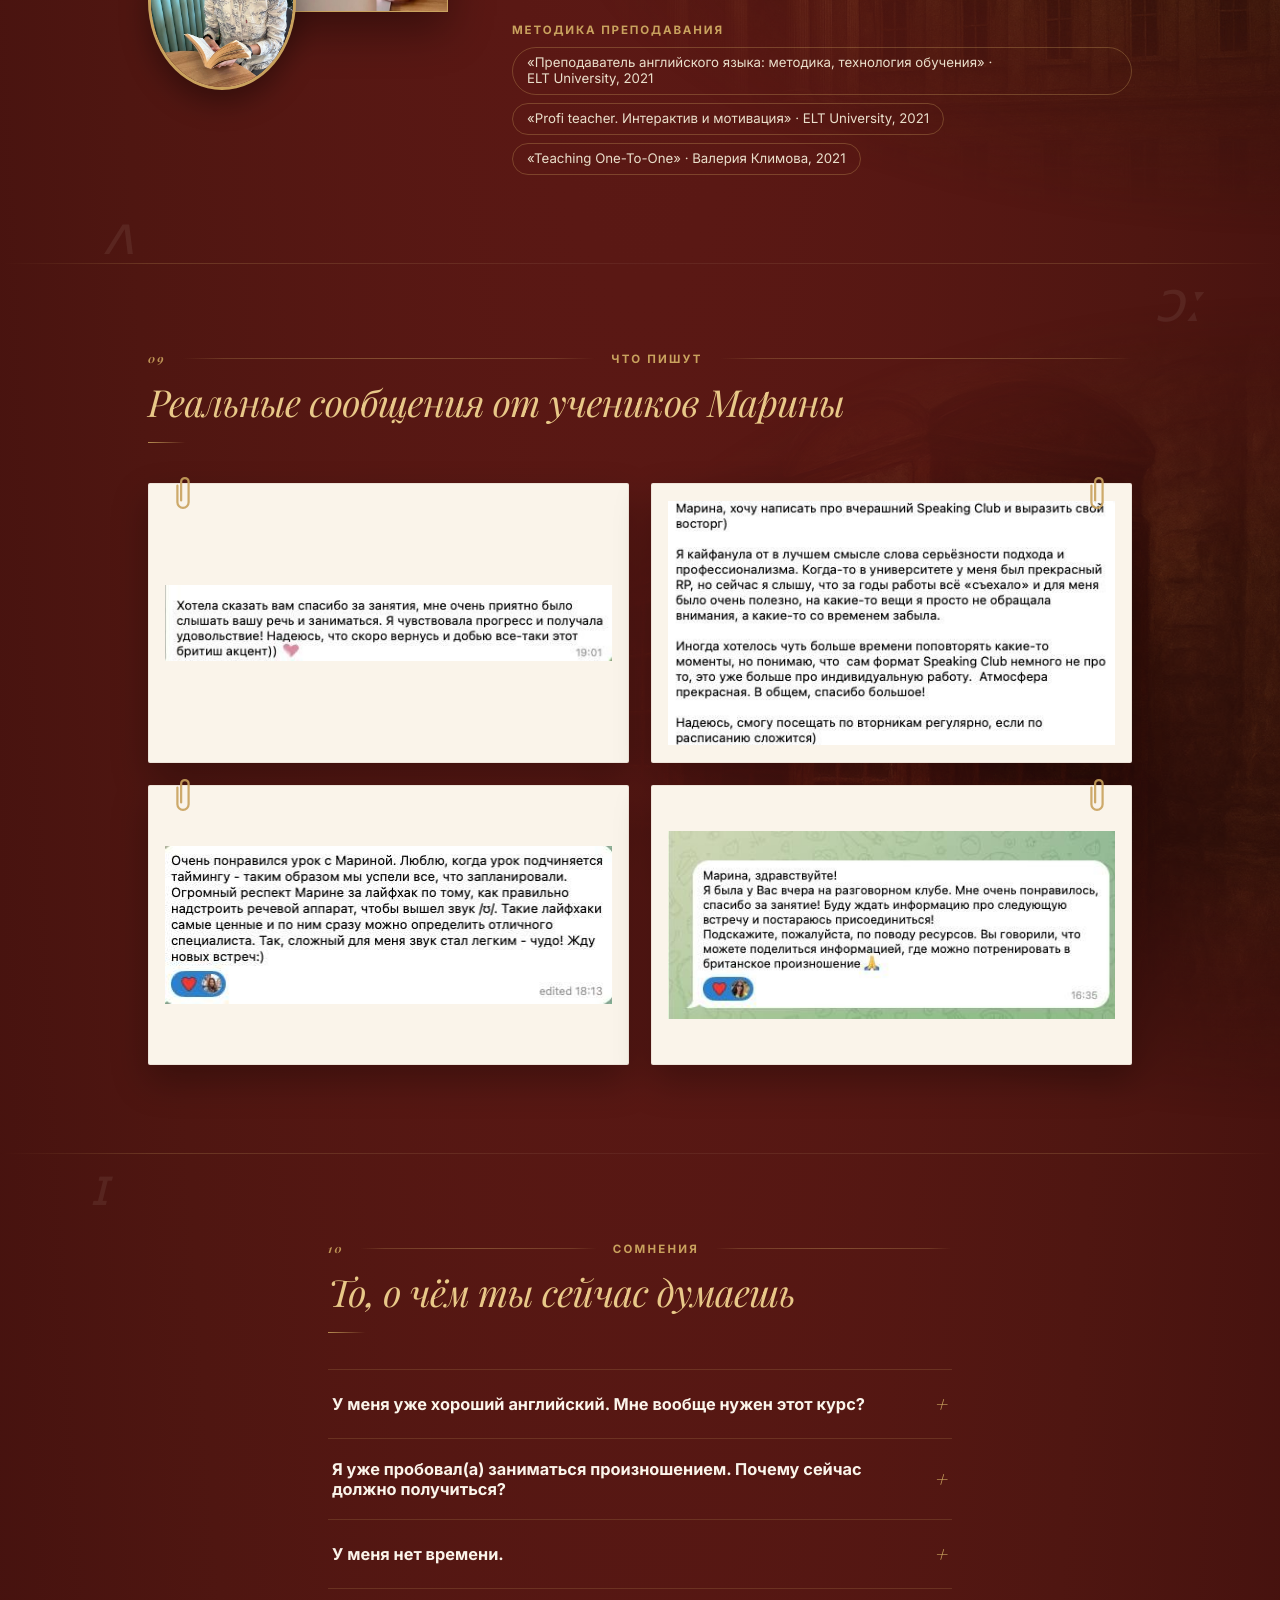
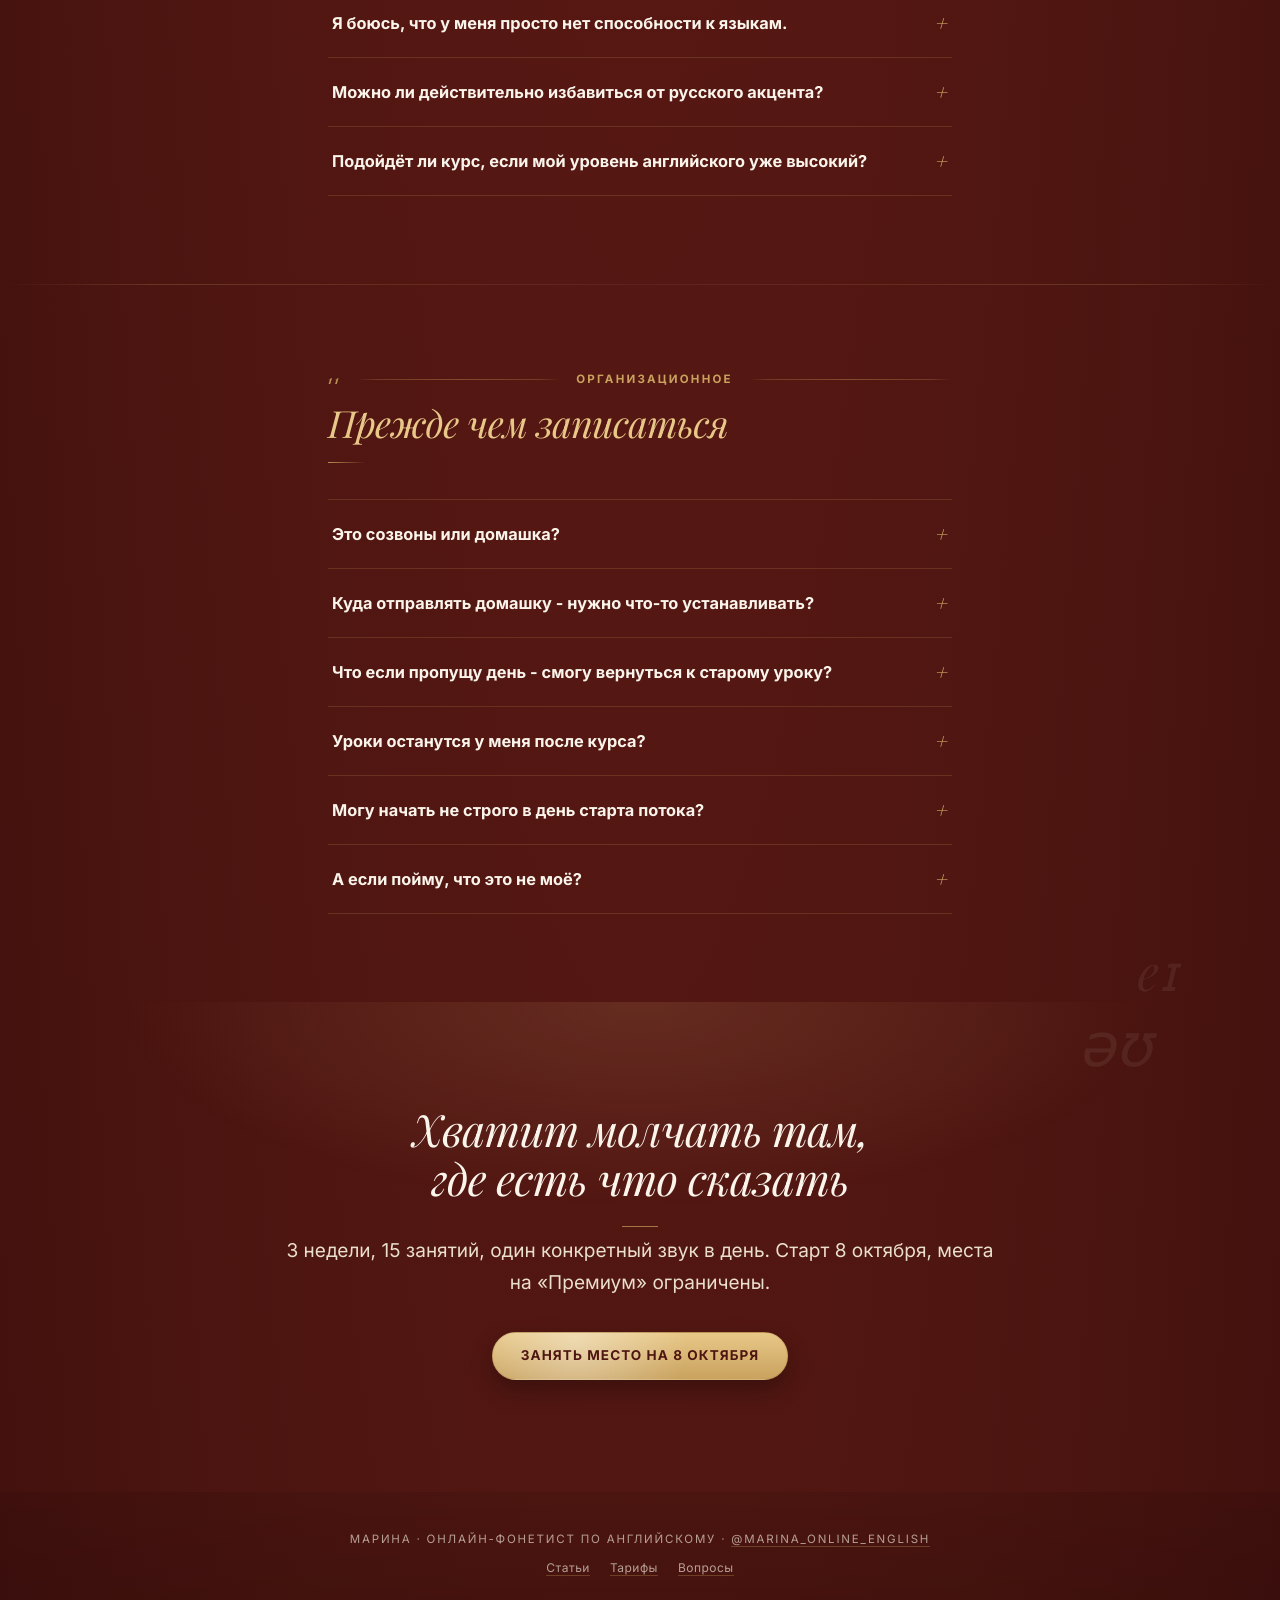
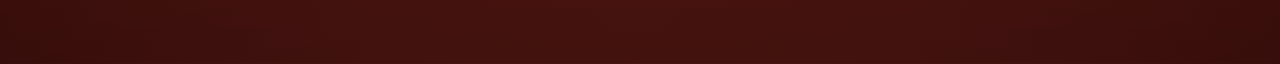
==== commit 30880b9c: "Investigated the seam the client keeps flagging near the bottom of the page (already spotted between" ====
--- a/index.html
+++ b/index.html
@@ -4,11 +4,11 @@
 <meta charset="utf-8">
 <meta name="viewport" content="width=device-width, initial-scale=1">
 <title>Интенсив британского произношения - Marina Speaks RP</title>
-<meta name="description" content="15 занятий, один звук в день. Марина - фонетист - лично разбирает твою артикуляцию по видео-кружку. Не 'английский вообще', а конкретная система постановки британского произношения. Старт 7 октября.">
+<meta name="description" content="15 занятий, один звук в день. Марина - фонетист - лично разбирает твою артикуляцию по видео-кружку. Не 'английский вообще', а конкретная система постановки британского произношения. Старт 8 октября.">
 <link rel="canonical" href="https://marinaspeaksrp.org/">
 <meta property="og:type" content="website">
 <meta property="og:title" content="Интенсив британского произношения - Marina Speaks RP">
-<meta property="og:description" content="15 занятий, один звук в день. Личный разбор артикуляции от Марины, фонетиста. Старт 7 октября.">
+<meta property="og:description" content="15 занятий, один звук в день. Личный разбор артикуляции от Марины, фонетиста. Старт 8 октября.">
 <meta property="og:image" content="https://marinaspeaksrp.org/assets/img/og-cover.jpg">
 <meta property="og:url" content="https://marinaspeaksrp.org/">
 <meta name="twitter:card" content="summary_large_image">
@@ -58,7 +58,7 @@
 
       <div class="eyebrow">
         <div class="line"></div>
-        <span>Интенсив британского произношения · старт 7 октября</span>
+        <span>Интенсив британского произношения · старт 8 октября</span>
         <div class="line"></div>
       </div>
 
@@ -432,7 +432,7 @@
       </div>
     </div>
 
-    <p class="waitlist-note">Оплата - в Telegram-боте Марины, место подтверждается сразу. Старт 7 октября: в среду в 9:48 по Москве бот пришлёт первый урок.</p>
+    <p class="waitlist-note">Оплата - в Telegram-боте Марины, место подтверждается сразу. Старт 8 октября: в четверг в 9:48 по Москве бот пришлёт первый урок.</p>
   </div>
 </section>
 
@@ -566,8 +566,8 @@
   <div class="watermark" style="top:10px; right:10%; font-size:60px; --dur:10s; --delay:-2s;">əʊ</div>
   <div class="wrap">
     <h1 style="font-size:clamp(1.8rem,4vw,2.6rem);">Хватит молчать там,<br>где есть что сказать</h1>
-    <p class="lead mx-auto center">3 недели, 15 занятий, один конкретный звук в день. Старт 7 октября, места на «Премиум» ограничены.</p>
-    <div class="cta-row"><a class="btn btn-primary" data-place="final" href="https://t.me/Marinatoken_bot?start=waitlist" target="_blank" rel="noopener">Занять место на 7 октября</a></div>
+    <p class="lead mx-auto center">3 недели, 15 занятий, один конкретный звук в день. Старт 8 октября, места на «Премиум» ограничены.</p>
+    <div class="cta-row"><a class="btn btn-primary" data-place="final" href="https://t.me/Marinatoken_bot?start=waitlist" target="_blank" rel="noopener">Занять место на 8 октября</a></div>
   </div>
 </section>
 
@@ -579,7 +579,7 @@
 </div>
 
 <div class="sticky-cta" id="stickyCta">
-  <span class="sticky-cta-text">Интенсив британского произношения · старт 7 октября</span>
+  <span class="sticky-cta-text">Интенсив британского произношения · старт 8 октября</span>
   <a class="btn btn-primary btn-small" href="https://t.me/Marinatoken_bot?start=waitlist" target="_blank" rel="noopener">Занять место</a>
 </div>
 
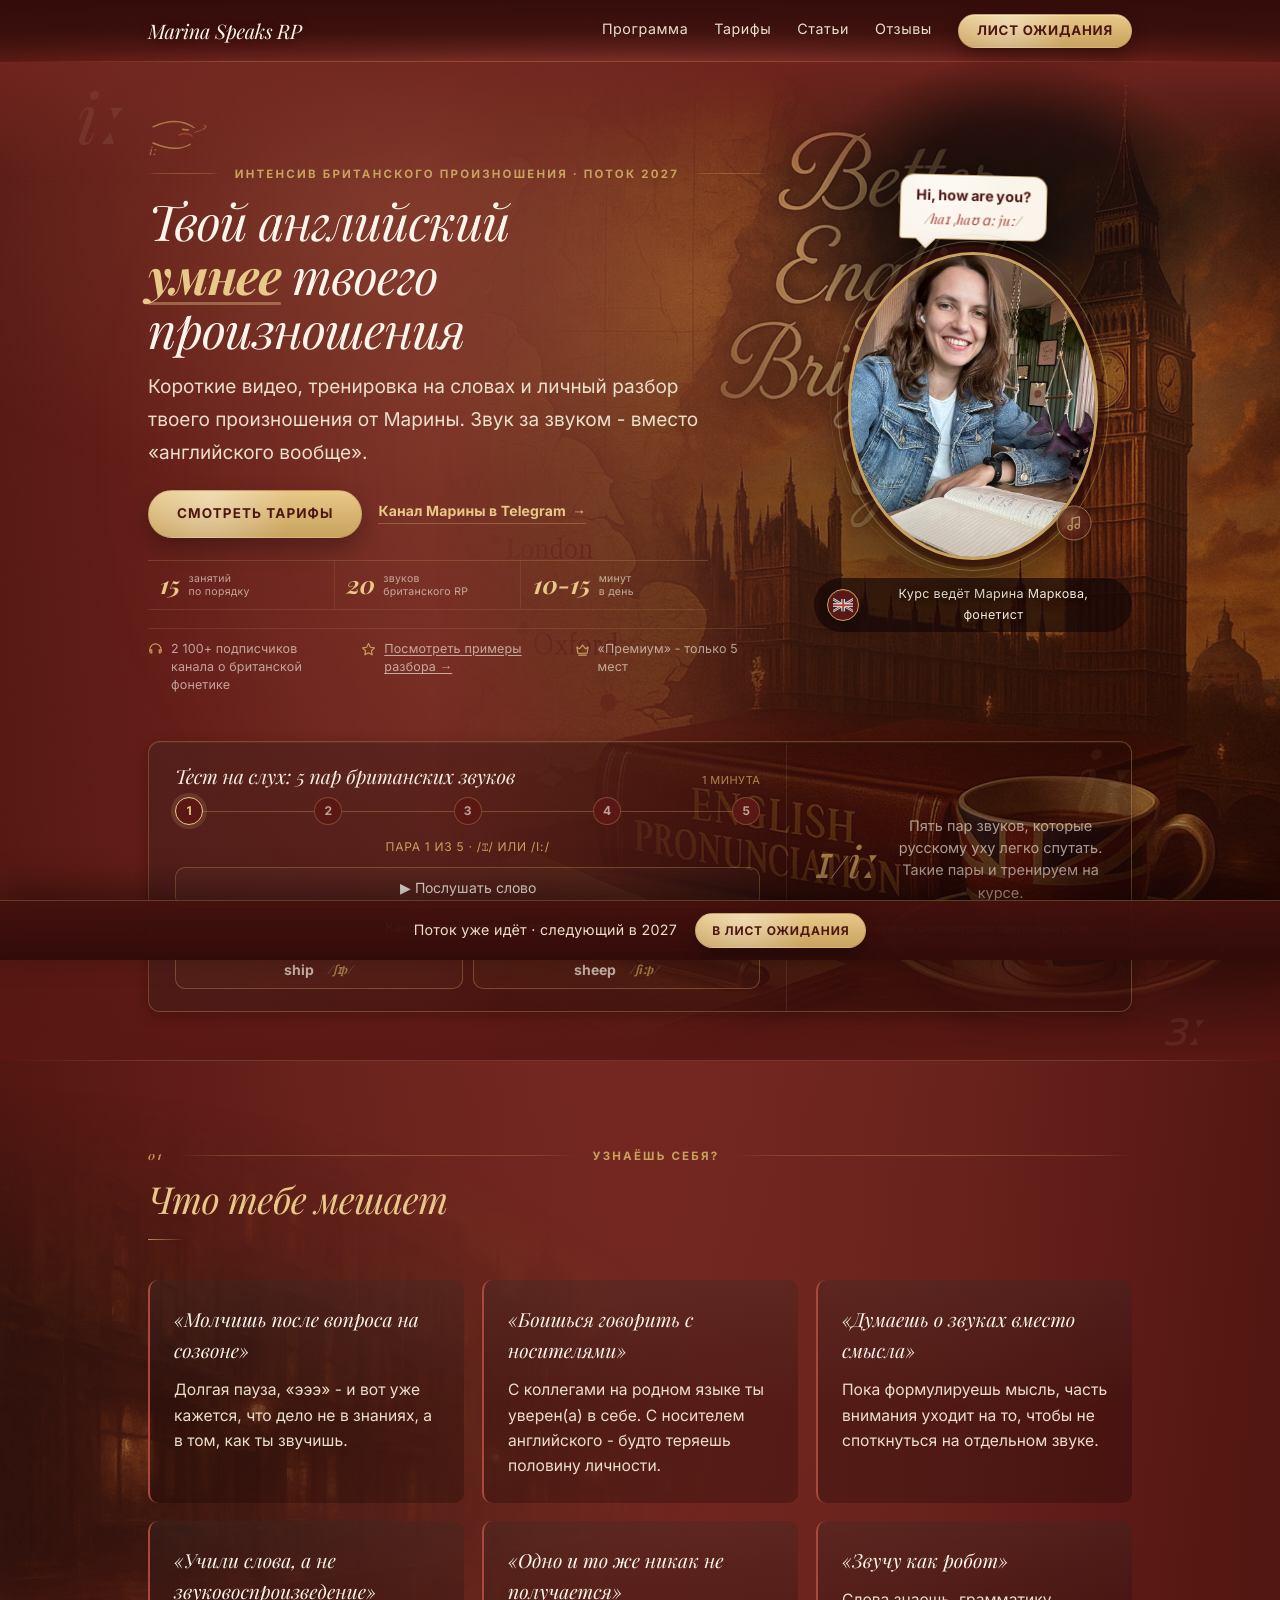
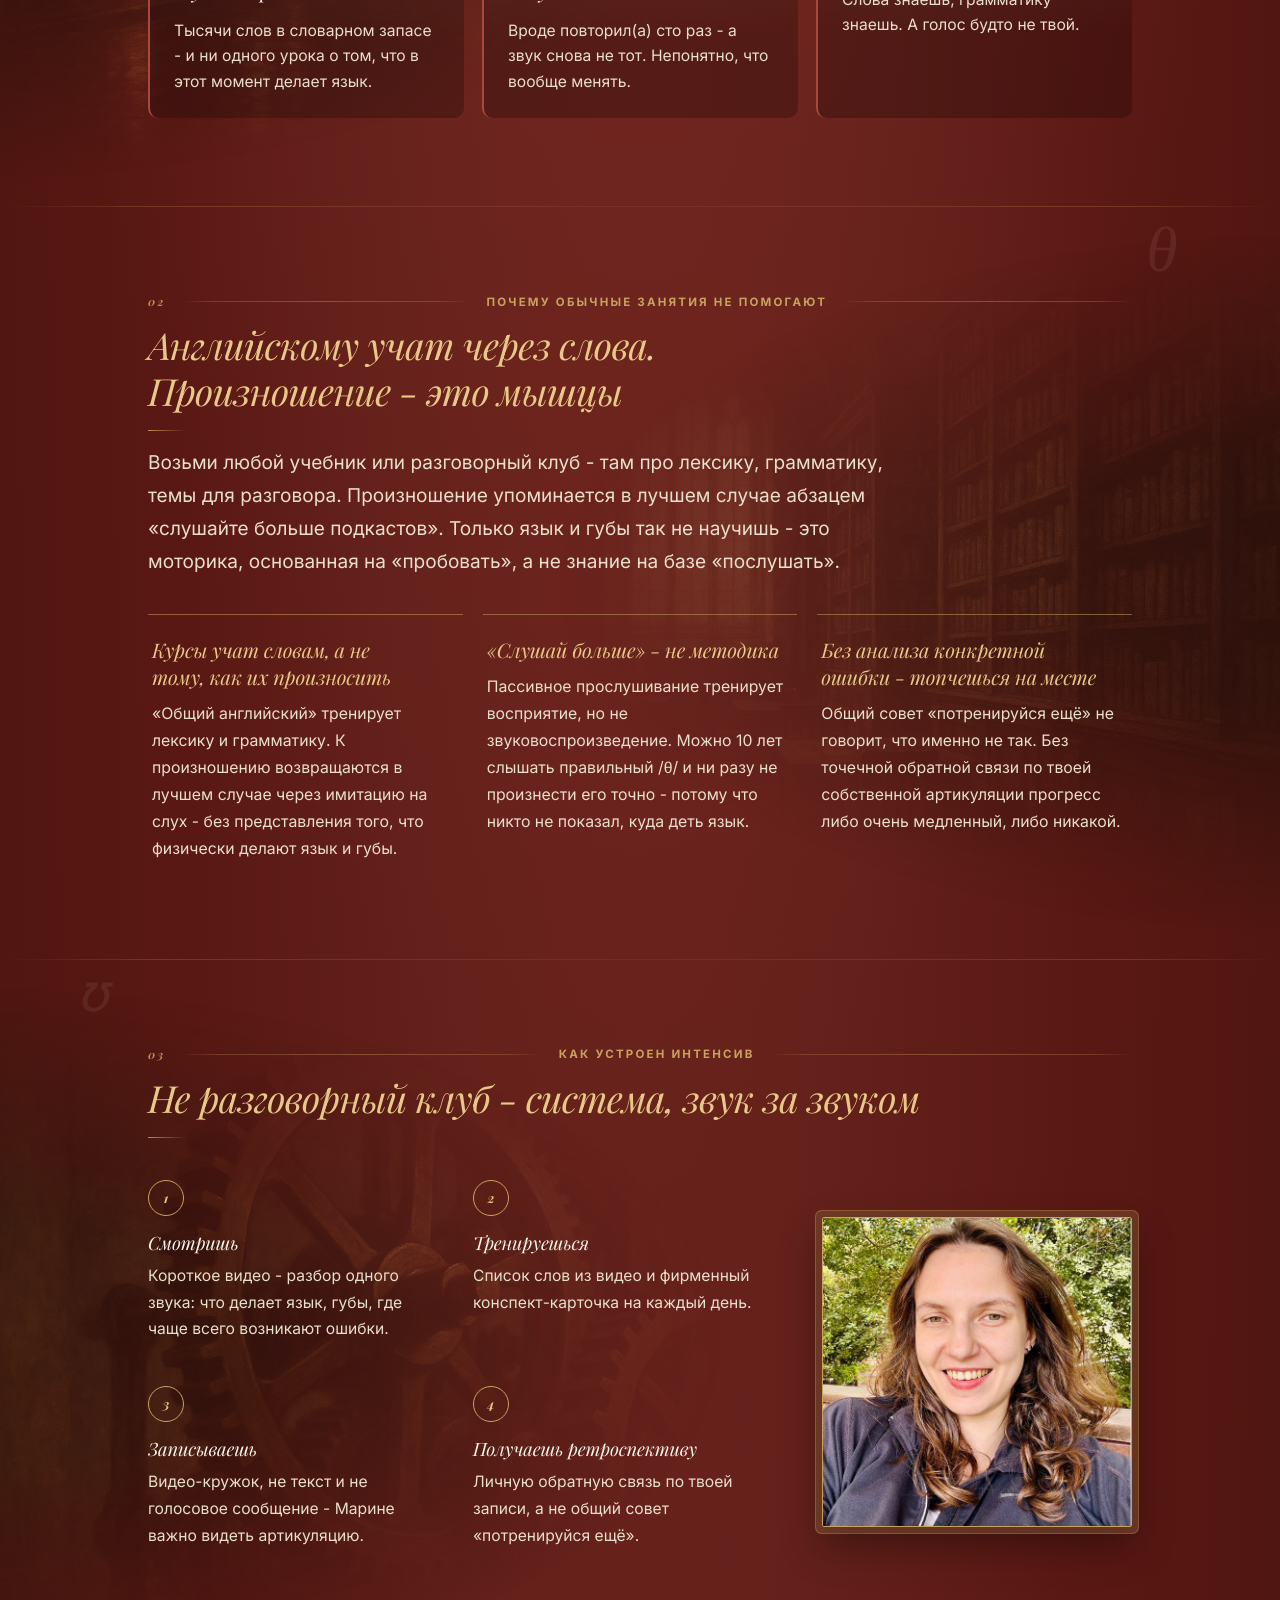
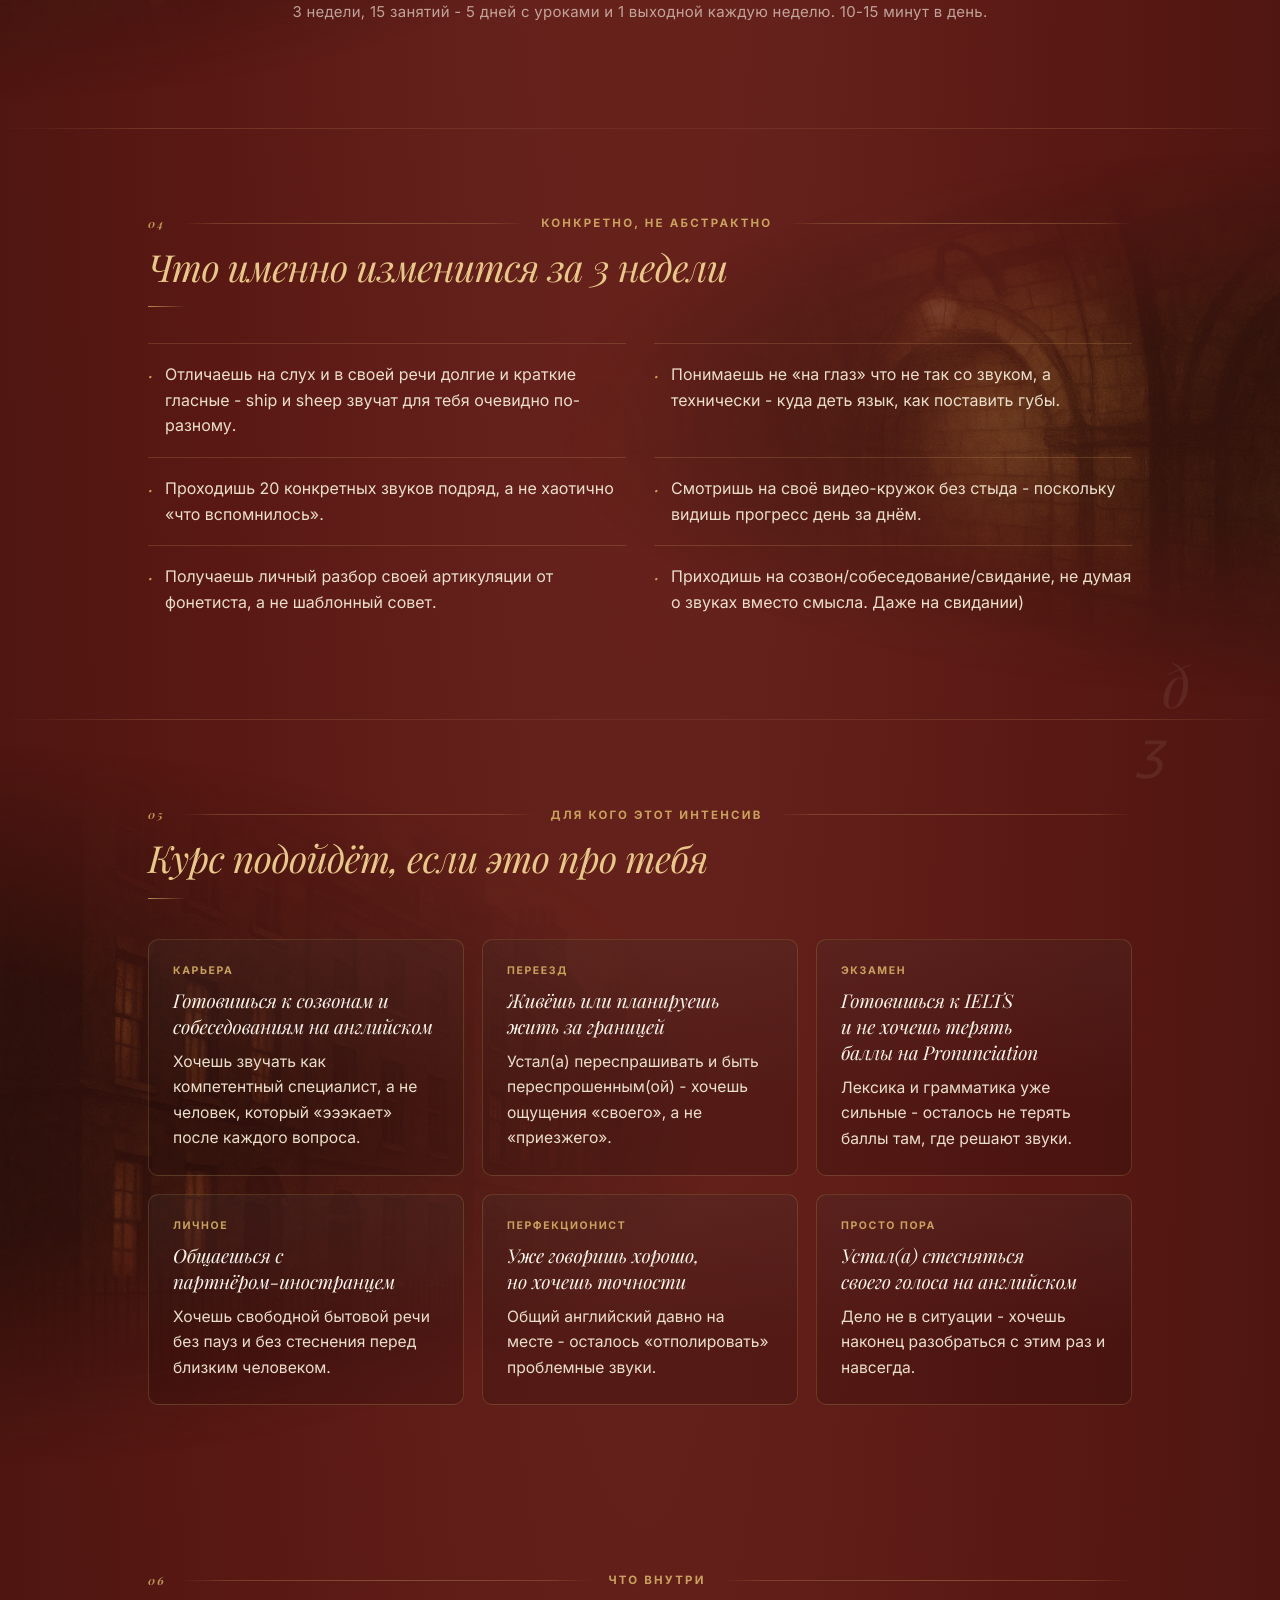
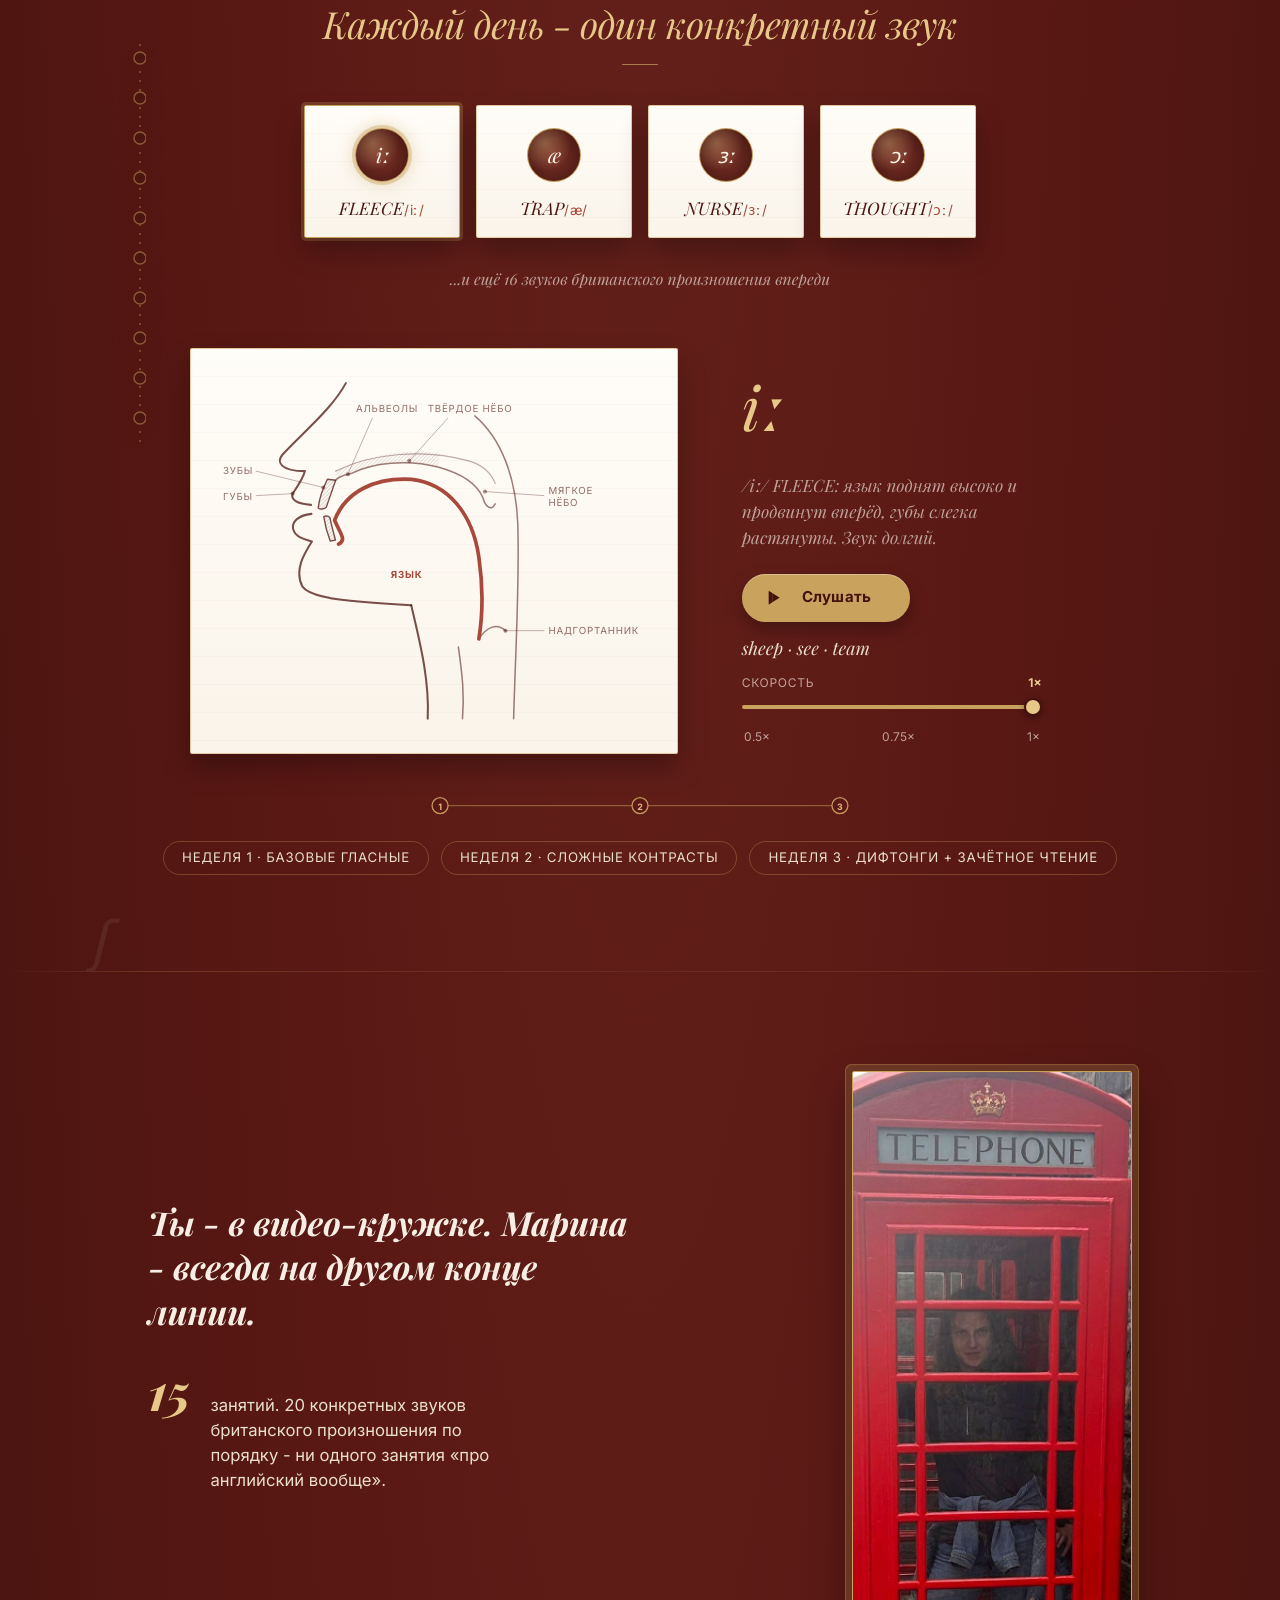
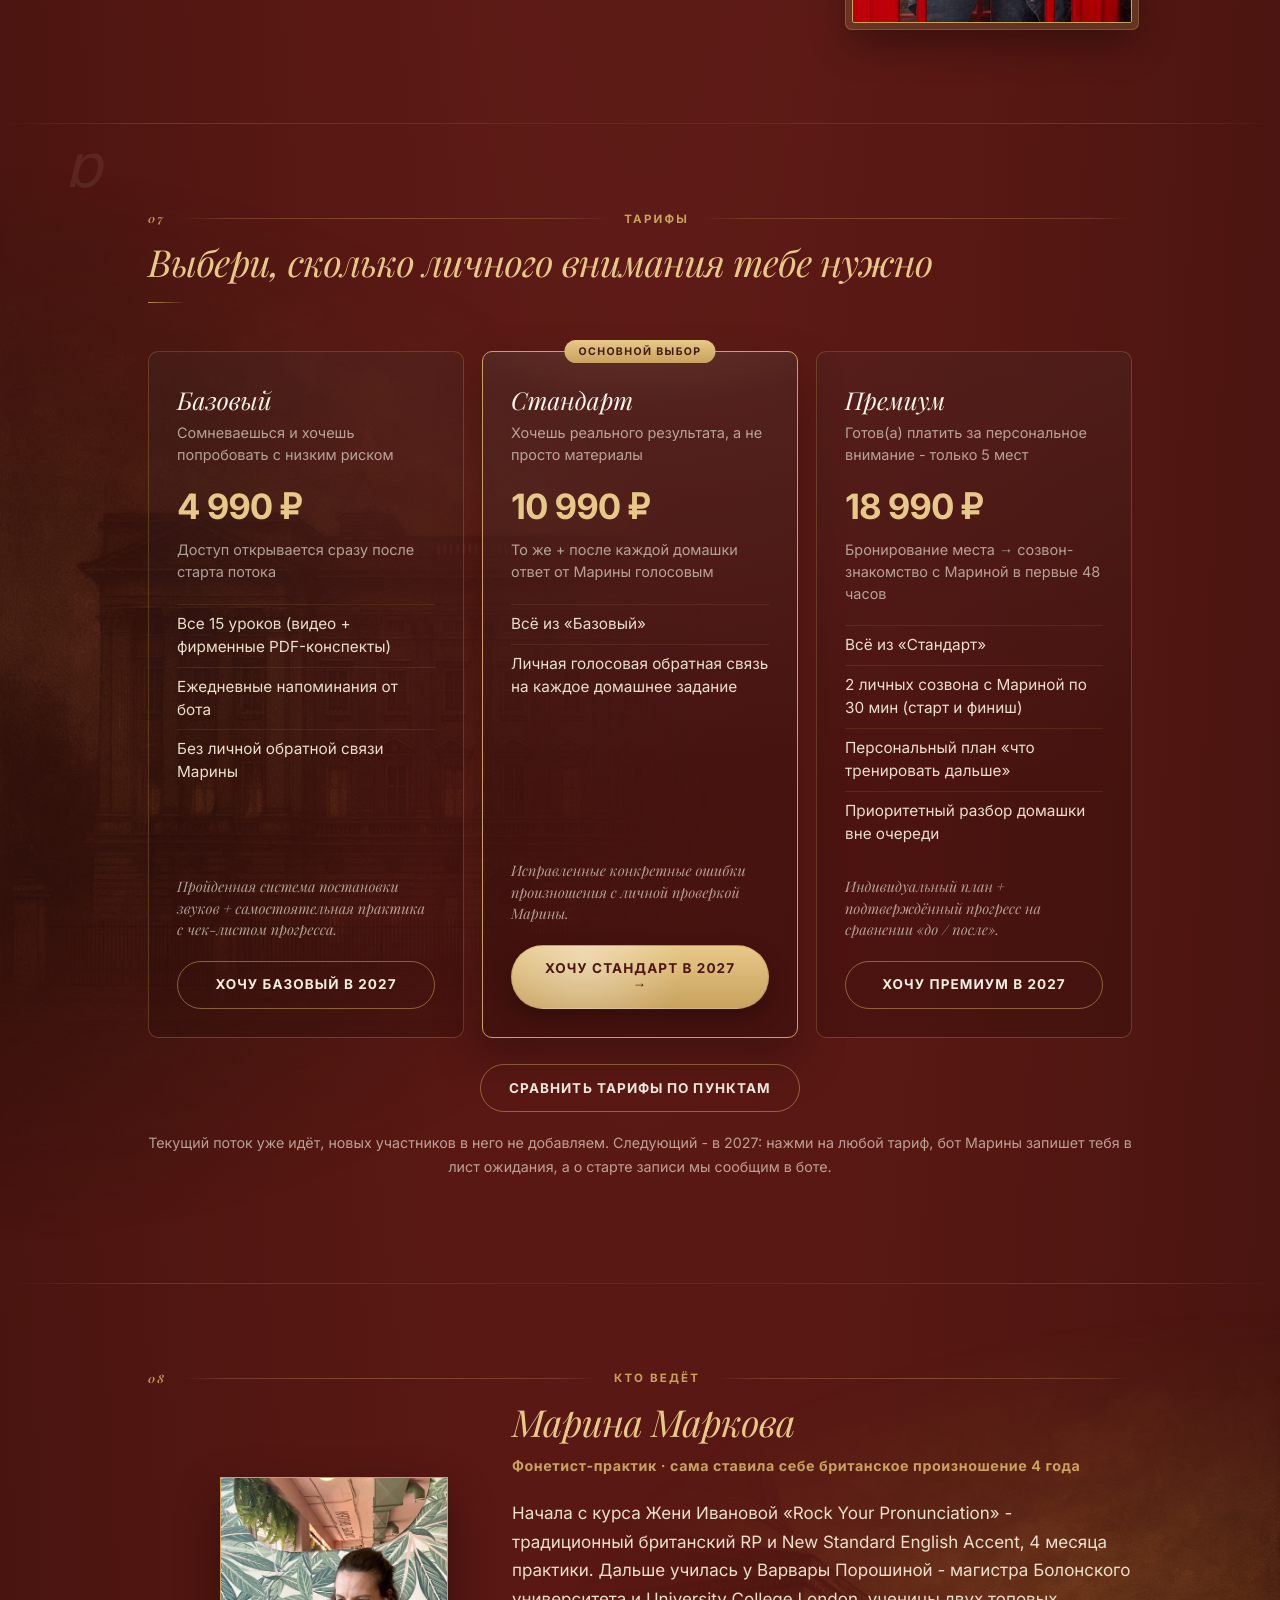
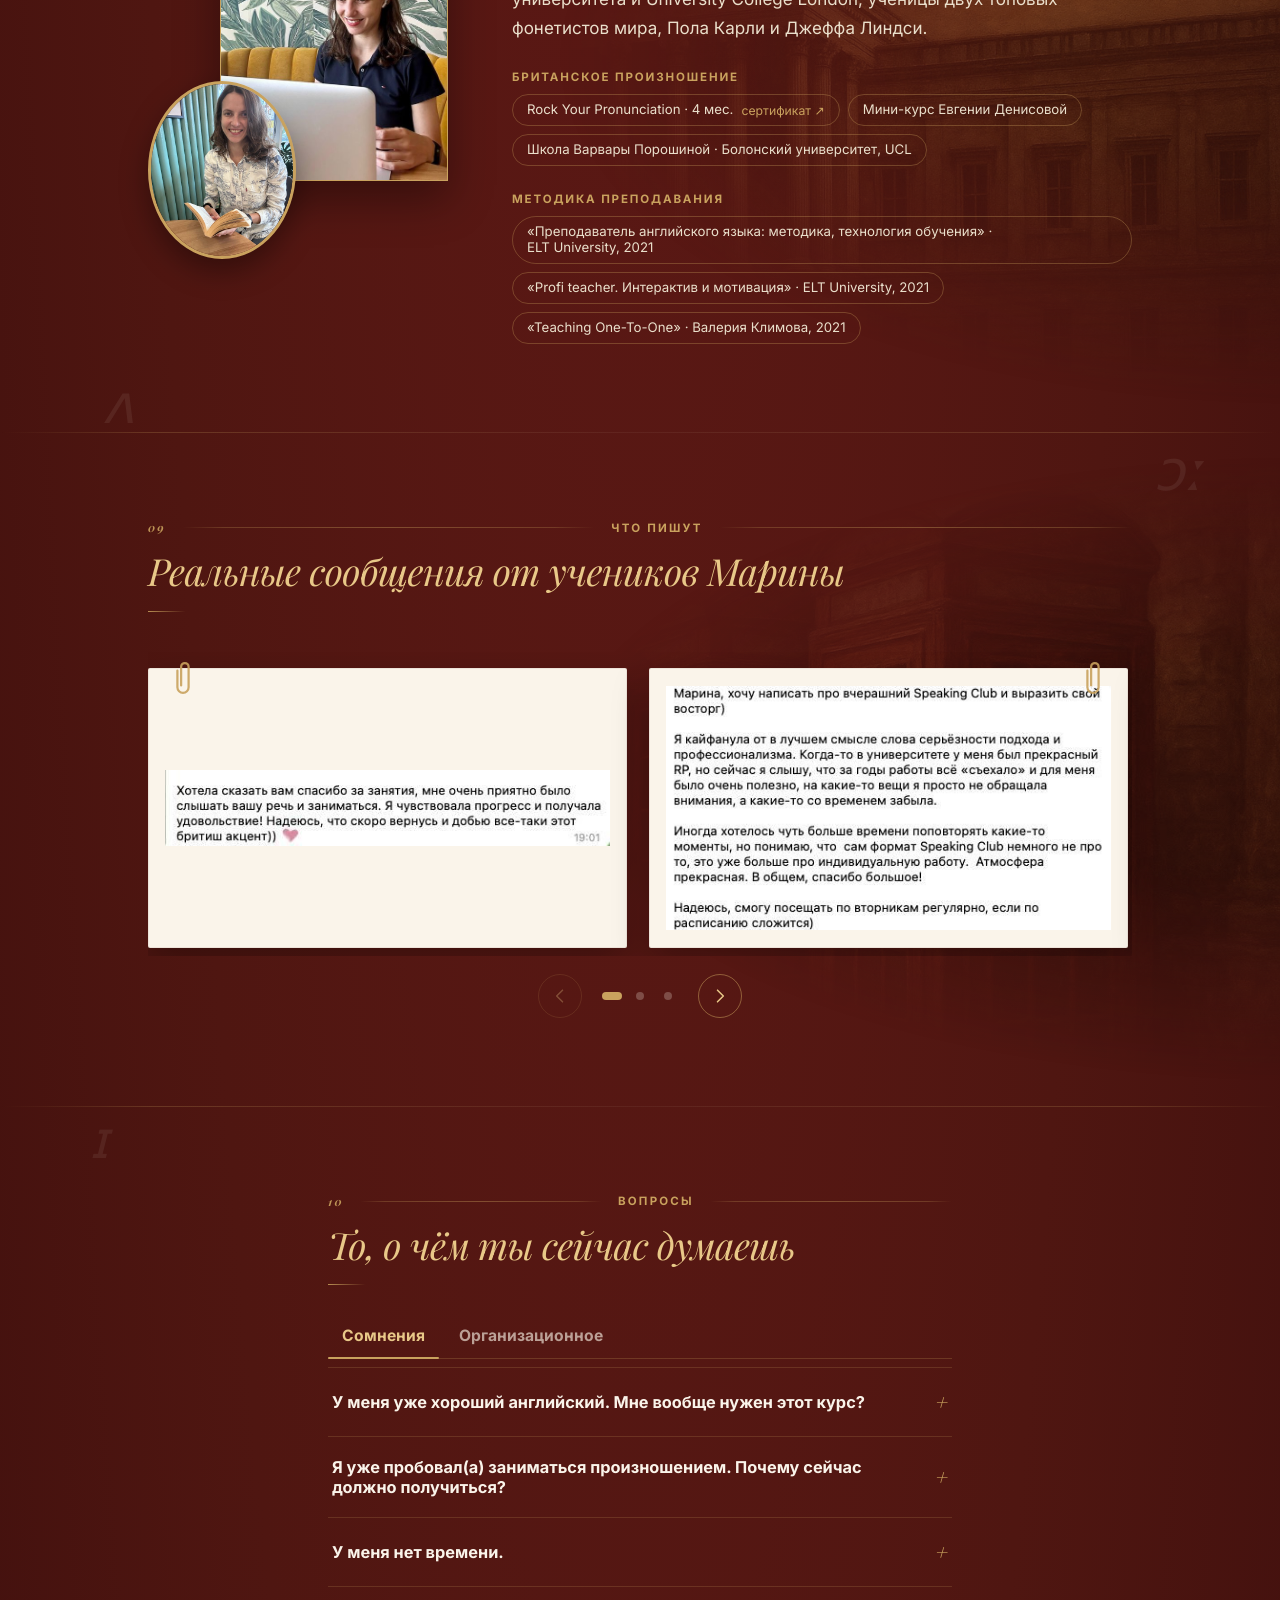
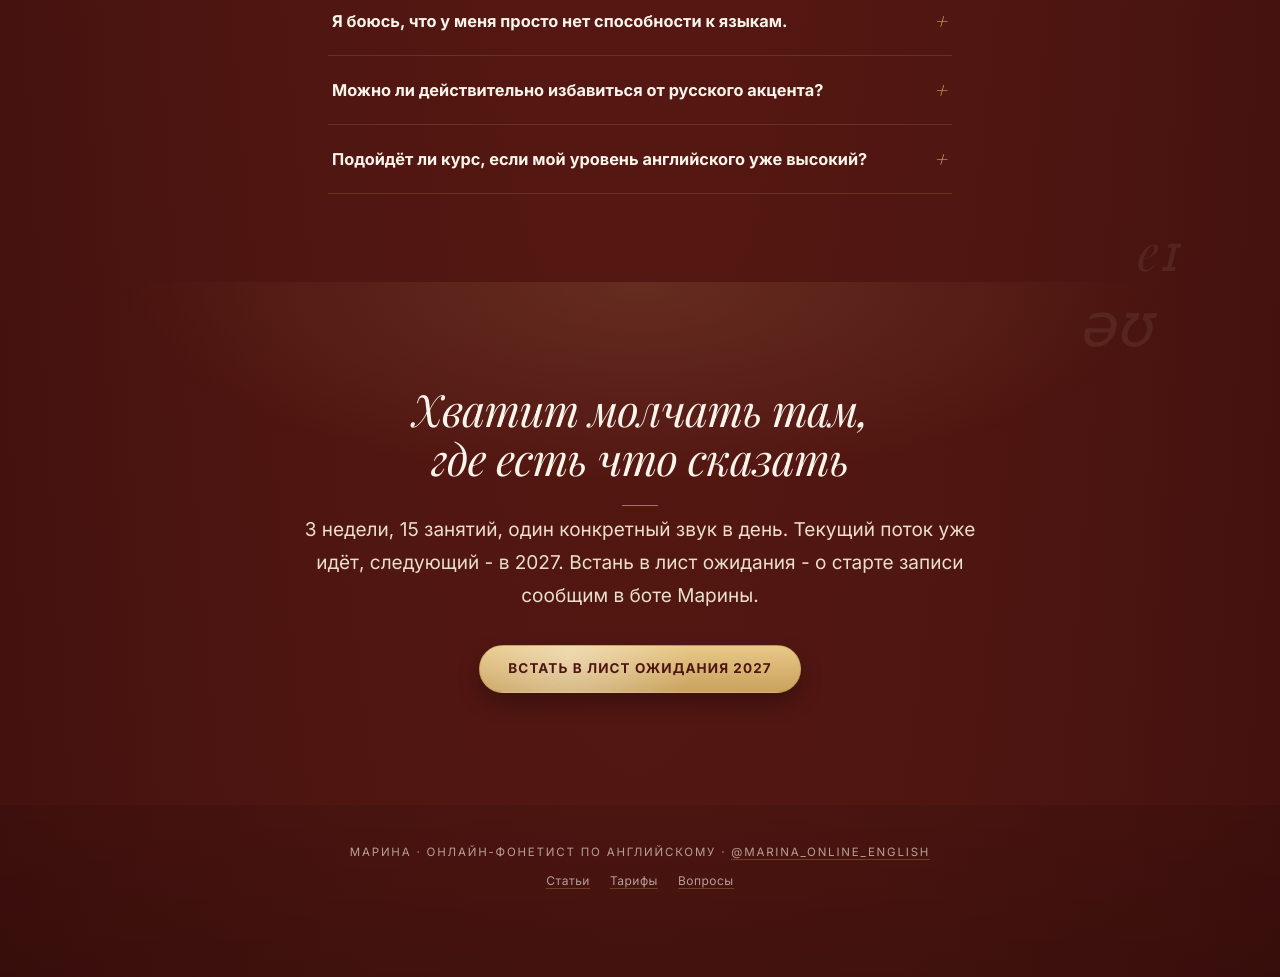
==== commit 95c53ff3: "Лендинг: лист ожидания 2027 + интерактивные блоки - Режим листа ожидания: текущий поток идёт, следую" ====
--- a/index.html
+++ b/index.html
@@ -4,18 +4,18 @@
 <meta charset="utf-8">
 <meta name="viewport" content="width=device-width, initial-scale=1">
 <title>Интенсив британского произношения - Marina Speaks RP</title>
-<meta name="description" content="15 занятий, один звук в день. Марина - фонетист - лично разбирает твою артикуляцию по видео-кружку. Не 'английский вообще', а конкретная система постановки британского произношения. Старт 8 октября.">
+<meta name="description" content="15 занятий, один звук в день. Марина - фонетист - лично разбирает твою артикуляцию по видео-кружку. Не 'английский вообще', а конкретная система постановки британского произношения. Следующий поток - в 2027.">
 <link rel="canonical" href="https://marinaspeaksrp.org/">
 <meta property="og:type" content="website">
 <meta property="og:title" content="Интенсив британского произношения - Marina Speaks RP">
-<meta property="og:description" content="15 занятий, один звук в день. Личный разбор артикуляции от Марины, фонетиста. Старт 8 октября.">
+<meta property="og:description" content="15 занятий, один звук в день. Личный разбор артикуляции от Марины, фонетиста. Следующий поток - в 2027.">
 <meta property="og:image" content="https://marinaspeaksrp.org/assets/img/og-cover.jpg">
 <meta property="og:url" content="https://marinaspeaksrp.org/">
 <meta name="twitter:card" content="summary_large_image">
 <link rel="icon" type="image/png" href="/assets/img/favicon-32.png" sizes="32x32">
 <link rel="apple-touch-icon" href="/assets/img/apple-touch-icon.png">
 <link rel="icon" type="image/png" sizes="512x512" href="/assets/img/favicon-512.png">
-<link rel="stylesheet" href="/assets/style.css?v=20261003">
+<link rel="stylesheet" href="/assets/style.css?v=20261020b">
 </head>
 <body>
 <div class="bg-wrap">
@@ -32,7 +32,7 @@
         <a href="/articles/">Статьи</a>
         <a href="#testimonials">Отзывы</a>
       </div>
-      <a class="cta" href="https://t.me/Marinatoken_bot?start=waitlist" target="_blank" rel="noopener">Занять место</a>
+      <a class="cta" href="https://t.me/Marinatoken_bot?start=waitlist" target="_blank" rel="noopener">Лист ожидания</a>
     </div>
   </div>
 </nav>
@@ -58,7 +58,7 @@
 
       <div class="eyebrow">
         <div class="line"></div>
-        <span>Интенсив британского произношения · старт 8 октября</span>
+        <span>Интенсив британского произношения · поток 2027</span>
         <div class="line"></div>
       </div>
 
@@ -81,7 +81,7 @@
           <span>звуков<br>британского RP</span>
         </div>
         <div class="hero-proof">
-          <strong>10–15</strong>
+          <strong>10-15</strong>
           <span>минут<br>в день</span>
         </div>
       </div>
@@ -129,40 +129,57 @@
     <div class="minpair-card" id="soundCard">
       <div class="minpair-col minpair-question">
         <div class="minpair-card-head">
-          <h3>Слышишь разницу между ship и sheep?</h3>
-          <span class="minpair-card-tag">20 сек</span>
-        </div>
-
-        <button type="button" class="sc-btn sc-play" id="scPlay">▶ Послушать и выбрать слово</button>
+          <h3>Тест на слух: 5 пар британских звуков</h3>
+          <span class="minpair-card-tag">1 минута</span>
+        </div>
+
+        <ol class="mp-steps" id="mpSteps" aria-label="Прогресс теста">
+          <li class="mp-step" aria-current="step"><span class="mp-dot">1</span></li>
+          <li class="mp-step"><span class="mp-dot">2</span></li>
+          <li class="mp-step"><span class="mp-dot">3</span></li>
+          <li class="mp-step"><span class="mp-dot">4</span></li>
+          <li class="mp-step"><span class="mp-dot">5</span></li>
+        </ol>
+
+        <p class="mp-pair" id="mpPair">Пара 1 из 5 · /ɪ/ или /iː/</p>
+
+        <button type="button" class="sc-btn sc-play" id="scPlay">▶ Послушать слово</button>
 
         <div class="sc-question">
           <p>Какое слово прозвучало?</p>
           <div class="sc-answers">
-            <button type="button" class="sc-btn sc-answer" data-word="ship" disabled aria-pressed="false">ship <span class="ipa">/ʃɪp/</span></button>
-            <button type="button" class="sc-btn sc-answer" data-word="sheep" disabled aria-pressed="false">sheep <span class="ipa">/ʃiːp/</span></button>
+            <button type="button" class="sc-btn sc-answer" data-slot="0" disabled aria-pressed="false">ship <span class="ipa">/ʃɪp/</span></button>
+            <button type="button" class="sc-btn sc-answer" data-slot="1" disabled aria-pressed="false">sheep <span class="ipa">/ʃiːp/</span></button>
           </div>
         </div>
       </div>
 
       <div class="minpair-col minpair-result">
         <div class="sc-teaser" id="scTeaser">
-          <span class="sc-teaser-ipa" aria-hidden="true">ɪ<i>/</i>iː</span>
-          <p>Такие пары гласных тренируем на курсе.</p>
+          <span class="sc-teaser-ipa" id="scTeaserIpa" aria-hidden="true">ɪ<i>/</i>iː</span>
+          <p>Пять пар звуков, которые русскому уху легко спутать. Такие пары и тренируем на курсе.</p>
         </div>
 
         <div class="sc-feedback" id="scFeedback" aria-live="polite" hidden>
           <p class="sc-feedback-text" id="scFeedbackText"></p>
-          <p class="sc-explain">В ship гласный короткий и более расслабленный: /ɪ/. В sheep гласный длиннее и напряжённее: /iː/. Для русскоязычных это не одна «и», а два разных звука.</p>
+          <p class="sc-explain" id="scExplain"></p>
           <div class="sc-compare">
-            <button type="button" class="sc-btn sc-mini" data-word="ship">▶ ship /ʃɪp/</button>
-            <button type="button" class="sc-btn sc-mini" data-word="sheep">▶ sheep /ʃiːp/</button>
+            <button type="button" class="sc-btn sc-mini" data-slot="0">▶ ship /ʃɪp/</button>
+            <button type="button" class="sc-btn sc-mini" data-slot="1">▶ sheep /ʃiːp/</button>
           </div>
-          <p class="sc-bridge">На интенсиве вы присылаете свою запись, а Марина объясняет, что и как поправить. <a href="#program">Как проходят 15 занятий →</a></p>
-        </div>
-      </div>
-
-      <audio id="scAudioShip" src="/assets/audio/word-ship.mp3" preload="none"></audio>
-      <audio id="scAudioSheep" src="/assets/audio/word-sheep.mp3" preload="none"></audio>
+          <button type="button" class="sc-btn sc-next" id="scNext">Следующая пара →</button>
+        </div>
+
+        <div class="sc-final" id="scFinal" aria-live="polite" hidden>
+          <p class="sc-score"><strong id="scScore">0</strong> из 5</p>
+          <p class="sc-verdict" id="scVerdict"></p>
+          <div class="sc-final-actions">
+            <a class="btn btn-primary btn-small" data-place="quiz" href="https://t.me/Marinatoken_bot?start=waitlist" target="_blank" rel="noopener">Узнать о потоке 2027</a>
+            <button type="button" class="sc-btn sc-mini" id="scRestart">↻ Пройти ещё раз</button>
+          </div>
+        </div>
+        <p class="sc-voice-note">Слова озвучены синтезатором британской речи.</p>
+      </div>
     </div>
   </div>
 </section>
@@ -319,6 +336,27 @@
       <div class="atlas-legend">
         <p class="atlas-glyph" id="atlasGlyph" aria-hidden="true">iː</p>
         <p class="atlas-caption" id="atlasCaption" aria-live="polite"><span id="atlasText">/iː/ FLEECE: язык поднят высоко и продвинут вперёд, губы слегка растянуты. Звук долгий.</span></p>
+        <div class="atlas-player">
+          <button class="sl-playback" id="atlasPlay" type="button" data-playing="false" aria-label="Послушать примеры">
+            <span class="sl-playback__surface" aria-hidden="true">
+              <span class="sl-playback__icon">
+                <span class="sl-playback__piece sl-playback__piece--left"></span>
+                <span class="sl-playback__piece sl-playback__piece--right"></span>
+              </span>
+              <span class="sl-playback__label">Слушать</span>
+            </span>
+          </button>
+          <p class="atlas-words" id="atlasWords">sheep · see · team</p>
+          <div class="speed" id="atlasSpeed">
+            <label class="speed-label" for="atlasRate">Скорость <output id="atlasRateOut" for="atlasRate">1×</output></label>
+            <input type="range" id="atlasRate" min="0.5" max="1" step="0.25" value="1" aria-valuetext="1×">
+            <div class="speed-stops" aria-hidden="true">
+              <button type="button" tabindex="-1" data-rate="0.5">0.5×</button>
+              <button type="button" tabindex="-1" data-rate="0.75">0.75×</button>
+              <button type="button" tabindex="-1" data-rate="1">1×</button>
+            </div>
+          </div>
+        </div>
       </div>
     </div>
 
@@ -395,11 +433,10 @@
         <ul class="tariff-list">
           <li>Все 15 уроков (видео + фирменные PDF-конспекты)</li>
           <li>Ежедневные напоминания от бота</li>
-          <li>Общий чат участников</li>
           <li>Без личной обратной связи Марины</li>
         </ul>
         <div class="tariff-result">Пройденная система постановки звуков + самостоятельная практика с чек-листом прогресса.</div>
-        <a class="btn btn-ghost" href="https://t.me/Marinatoken_bot?start=waitlist_tariff1" target="_blank" rel="noopener">Выбрать Базовый</a>
+        <a class="btn btn-ghost" href="https://t.me/Marinatoken_bot?start=waitlist_tariff1" target="_blank" rel="noopener">Хочу Базовый в 2027</a>
       </div>
 
       <div class="tariff-card featured">
@@ -413,7 +450,7 @@
           <li>Личная голосовая обратная связь на каждое домашнее задание</li>
         </ul>
         <div class="tariff-result">Исправленные конкретные ошибки произношения с личной проверкой Марины.</div>
-        <a class="btn btn-primary" href="https://t.me/Marinatoken_bot?start=waitlist_tariff2" target="_blank" rel="noopener">Хочу Стандарт →</a>
+        <a class="btn btn-primary" href="https://t.me/Marinatoken_bot?start=waitlist_tariff2" target="_blank" rel="noopener">Хочу Стандарт в 2027 →</a>
       </div>
 
       <div class="tariff-card">
@@ -428,11 +465,13 @@
           <li>Приоритетный разбор домашки вне очереди</li>
         </ul>
         <div class="tariff-result">Индивидуальный план + подтверждённый прогресс на сравнении «до / после».</div>
-        <a class="btn btn-ghost" href="https://t.me/Marinatoken_bot?start=waitlist_tariff3" target="_blank" rel="noopener">Забронировать место</a>
-      </div>
-    </div>
-
-    <p class="waitlist-note">Оплата - в Telegram-боте Марины, место подтверждается сразу. Старт 8 октября: в четверг в 9:48 по Москве бот пришлёт первый урок.</p>
+        <a class="btn btn-ghost" href="https://t.me/Marinatoken_bot?start=waitlist_tariff3" target="_blank" rel="noopener">Хочу Премиум в 2027</a>
+      </div>
+    </div>
+
+    <button type="button" class="btn btn-ghost cmp-open" id="cmpOpen" aria-haspopup="dialog" aria-controls="cmpDialog" hidden>Сравнить тарифы по пунктам</button>
+
+    <p class="waitlist-note">Текущий поток уже идёт, новых участников в него не добавляем. Следующий - в 2027: нажми на любой тариф, бот Марины запишет тебя в лист ожидания, а о старте записи мы сообщим в боте.</p>
   </div>
 </section>
 
@@ -473,33 +512,46 @@
   <div class="wrap">
     <div class="eyebrow"><span class="eyebrow-num">09</span><div class="line"></div><span>Что пишут</span><div class="line"></div></div>
     <h2>Реальные сообщения от учеников Марины</h2>
-    <div class="testimonial-grid">
-      <figure class="testimonial-card">
+    <div class="tcar" id="tcar" role="region" aria-roledescription="карусель" aria-label="Отзывы учеников">
+      <div class="testimonial-grid tcar-track" id="tcarTrack" tabindex="0">
+      <figure class="testimonial-card" role="group" aria-roledescription="слайд" aria-label="1 из 4">
         <svg class="deco-paperclip" aria-hidden="true" viewBox="0 0 30 44" fill="none" stroke="currentColor" stroke-width="2.4" stroke-linecap="round"><path d="M9 14 V32 a6 6 0 0 0 12 0 V10 a4 4 0 0 0-8 0 V30"/></svg>
         <img src="/assets/img/otzyv.jpg" alt="Отзыв ученицы Марины в переписке">
       </figure>
-      <figure class="testimonial-card">
+      <figure class="testimonial-card" role="group" aria-roledescription="слайд" aria-label="2 из 4">
         <svg class="deco-paperclip" aria-hidden="true" viewBox="0 0 30 44" fill="none" stroke="currentColor" stroke-width="2.4" stroke-linecap="round"><path d="M9 14 V32 a6 6 0 0 0 12 0 V10 a4 4 0 0 0-8 0 V30"/></svg>
         <img src="/assets/img/otzyv1.jpg" alt="Отзыв ученицы Марины в переписке">
       </figure>
-      <figure class="testimonial-card">
+      <figure class="testimonial-card" role="group" aria-roledescription="слайд" aria-label="3 из 4">
         <svg class="deco-paperclip" aria-hidden="true" viewBox="0 0 30 44" fill="none" stroke="currentColor" stroke-width="2.4" stroke-linecap="round"><path d="M9 14 V32 a6 6 0 0 0 12 0 V10 a4 4 0 0 0-8 0 V30"/></svg>
         <img src="/assets/img/otzyv2.jpg" alt="Отзыв ученицы Марины в переписке">
       </figure>
-      <figure class="testimonial-card">
+      <figure class="testimonial-card" role="group" aria-roledescription="слайд" aria-label="4 из 4">
         <svg class="deco-paperclip" aria-hidden="true" viewBox="0 0 30 44" fill="none" stroke="currentColor" stroke-width="2.4" stroke-linecap="round"><path d="M9 14 V32 a6 6 0 0 0 12 0 V10 a4 4 0 0 0-8 0 V30"/></svg>
         <img src="/assets/img/otzyv4.jpg" alt="Отзыв ученицы Марины в переписке">
       </figure>
-    </div>
-  </div>
-</section>
-
-<section class="faq" id="objections">
+      </div>
+      <div class="tcar-nav">
+        <button type="button" class="tcar-btn" id="tcarPrev" aria-label="Предыдущий отзыв"><svg viewBox="0 0 24 24" aria-hidden="true"><path d="M15 5l-7 7 7 7"/></svg></button>
+        <div class="tcar-dots" id="tcarDots"></div>
+        <button type="button" class="tcar-btn" id="tcarNext" aria-label="Следующий отзыв"><svg viewBox="0 0 24 24" aria-hidden="true"><path d="M9 5l7 7-7 7"/></svg></button>
+      </div>
+    </div>
+  </div>
+</section>
+
+<section class="faq" id="faq">
   <div class="watermark" style="top:6px; left:7%; font-size:52px; --dur:14s; --delay:-7s;">ɪ</div>
+  <div class="watermark" style="bottom:6px; right:8%; font-size:50px; --dur:9.5s; --delay:-2.5s;">eɪ</div>
   <div class="wrap narrow">
-    <div class="eyebrow"><span class="eyebrow-num">10</span><div class="line"></div><span>Сомнения</span><div class="line"></div></div>
+    <div class="eyebrow"><span class="eyebrow-num">10</span><div class="line"></div><span>Вопросы</span><div class="line"></div></div>
     <h2>То, о чём ты сейчас думаешь</h2>
-    <div class="faq-list">
+    <div class="faq-tabs" role="tablist" aria-label="Темы вопросов" hidden>
+      <span class="faq-tabs-indicator" aria-hidden="true"></span>
+      <button type="button" role="tab" id="faqTab0" aria-controls="objections" aria-selected="true" tabindex="0">Сомнения</button>
+      <button type="button" role="tab" id="faqTab1" aria-controls="faqOrg" aria-selected="false" tabindex="-1">Организационное</button>
+    </div>
+    <div class="faq-list" role="tabpanel" id="objections" aria-labelledby="faqTab0">
       <details>
         <summary>У меня уже хороший английский. Мне вообще нужен этот курс?</summary>
         <p>Именно для этого случая - тариф «Премиум»: не язык с нуля, а точечный разбор твоих конкретных сложных звуков. Хороший английский и чистое произношение - разные навыки, они не идут в комплекте автоматически.</p>
@@ -525,15 +577,11 @@
         <p>Да - произношение почти не коррелирует с уровнем лексики и грамматики. Часто именно у продвинутых студентов накапливается больше всего неосознанных, давно закрепившихся ошибок в конкретных звуках.</p>
       </details>
     </div>
-  </div>
-</section>
-
-<section class="faq" id="faq">
-  <div class="watermark" style="bottom:6px; right:8%; font-size:50px; --dur:9.5s; --delay:-2.5s;">eɪ</div>
-  <div class="wrap narrow">
-    <div class="eyebrow"><span class="eyebrow-num">11</span><div class="line"></div><span>Организационное</span><div class="line"></div></div>
-    <h2>Прежде чем записаться</h2>
-    <div class="faq-list">
+    <div class="faq-list" role="tabpanel" id="faqOrg" aria-labelledby="faqTab1">
+      <details>
+        <summary>Когда следующий поток?</summary>
+        <p>В 2027 году. Точную дату Марина объявит в боте: встань в лист ожидания, и о старте записи мы сообщим там.</p>
+      </details>
       <details>
         <summary>Это созвоны или домашка?</summary>
         <p>Ни то, ни другое в чистом виде. Короткое видео + твой видео-ответ + личная обратная связь от Марины, без обязательных созвонов (кроме тарифа «Премиум»).</p>
@@ -566,8 +614,8 @@
   <div class="watermark" style="top:10px; right:10%; font-size:60px; --dur:10s; --delay:-2s;">əʊ</div>
   <div class="wrap">
     <h1 style="font-size:clamp(1.8rem,4vw,2.6rem);">Хватит молчать там,<br>где есть что сказать</h1>
-    <p class="lead mx-auto center">3 недели, 15 занятий, один конкретный звук в день. Старт 8 октября, места на «Премиум» ограничены.</p>
-    <div class="cta-row"><a class="btn btn-primary" data-place="final" href="https://t.me/Marinatoken_bot?start=waitlist" target="_blank" rel="noopener">Занять место на 8 октября</a></div>
+    <p class="lead mx-auto center">3 недели, 15 занятий, один конкретный звук в день. Текущий поток уже идёт, следующий - в 2027. Встань в лист ожидания - о старте записи сообщим в боте Марины.</p>
+    <div class="cta-row"><a class="btn btn-primary" data-place="final" href="https://t.me/Marinatoken_bot?start=waitlist" target="_blank" rel="noopener">Встать в лист ожидания 2027</a></div>
   </div>
 </section>
 
@@ -579,10 +627,44 @@
 </div>
 
 <div class="sticky-cta" id="stickyCta">
-  <span class="sticky-cta-text">Интенсив британского произношения · старт 8 октября</span>
-  <a class="btn btn-primary btn-small" href="https://t.me/Marinatoken_bot?start=waitlist" target="_blank" rel="noopener">Занять место</a>
+  <span class="sticky-cta-text">Поток уже идёт · следующий в 2027</span>
+  <a class="btn btn-primary btn-small" href="https://t.me/Marinatoken_bot?start=waitlist" target="_blank" rel="noopener">В лист ожидания</a>
 </div>
 
-<script src="/assets/main.js"></script>
+<dialog class="cmp-dialog" id="cmpDialog" aria-labelledby="cmpTitle">
+  <div class="cmp-head">
+    <h3 id="cmpTitle">Сравнение тарифов</h3>
+    <button type="button" class="cmp-close" id="cmpClose" aria-label="Закрыть"><svg viewBox="0 0 24 24" aria-hidden="true"><path d="M6 6l12 12M18 6L6 18"/></svg></button>
+  </div>
+  <label class="cmp-switch"><input type="checkbox" id="cmpDiff" role="switch"><span class="cmp-switch-track" aria-hidden="true"></span>Только различия</label>
+  <div class="cmp-scroll">
+    <table class="cmp-table">
+      <thead><tr><td></td><th scope="col">Базовый</th><th scope="col" class="cmp-featured">Стандарт</th><th scope="col">Премиум</th></tr></thead>
+      <tbody>
+          <tr data-same="1"><th scope="row">Все 15 уроков: видео и PDF-конспекты</th><td><span class="cmp-yes" aria-label="есть">✓</span></td><td><span class="cmp-yes" aria-label="есть">✓</span></td><td><span class="cmp-yes" aria-label="есть">✓</span></td></tr>
+          <tr data-same="1"><th scope="row">Ежедневные напоминания от бота</th><td><span class="cmp-yes" aria-label="есть">✓</span></td><td><span class="cmp-yes" aria-label="есть">✓</span></td><td><span class="cmp-yes" aria-label="есть">✓</span></td></tr>
+          <tr><th scope="row">Голосовой разбор каждой домашки от Марины</th><td><span class="cmp-no" aria-label="нет">-</span></td><td><span class="cmp-yes" aria-label="есть">✓</span></td><td><span class="cmp-yes" aria-label="есть">✓</span></td></tr>
+          <tr><th scope="row">2 личных созвона с Мариной по 30 мин</th><td><span class="cmp-no" aria-label="нет">-</span></td><td><span class="cmp-no" aria-label="нет">-</span></td><td><span class="cmp-yes" aria-label="есть">✓</span></td></tr>
+          <tr><th scope="row">Персональный план «что тренировать дальше»</th><td><span class="cmp-no" aria-label="нет">-</span></td><td><span class="cmp-no" aria-label="нет">-</span></td><td><span class="cmp-yes" aria-label="есть">✓</span></td></tr>
+          <tr><th scope="row">Разбор домашки вне очереди</th><td><span class="cmp-no" aria-label="нет">-</span></td><td><span class="cmp-no" aria-label="нет">-</span></td><td><span class="cmp-yes" aria-label="есть">✓</span></td></tr>
+          <tr class="cmp-price"><th scope="row">Цена текущего потока</th><td>4 990 ₽</td><td>10 990 ₽</td><td>18 990 ₽</td></tr>
+      </tbody>
+      <tfoot><tr><td></td>
+        <td><a class="btn btn-ghost btn-small" data-place="cmp-t1" href="https://t.me/Marinatoken_bot?start=waitlist_tariff1" target="_blank" rel="noopener">Базовый</a></td>
+        <td><a class="btn btn-primary btn-small" data-place="cmp-t2" href="https://t.me/Marinatoken_bot?start=waitlist_tariff2" target="_blank" rel="noopener">Стандарт</a></td>
+        <td><a class="btn btn-ghost btn-small" data-place="cmp-t3" href="https://t.me/Marinatoken_bot?start=waitlist_tariff3" target="_blank" rel="noopener">Премиум</a></td>
+      </tr></tfoot>
+    </table>
+  </div>
+  <p class="cmp-note">Кнопка тарифа откроет бота Марины и запишет в лист ожидания потока 2027.</p>
+</dialog>
+
+<div class="toast" id="toast" role="status" aria-live="polite" hidden>
+  <span class="toast-icon" aria-hidden="true"><svg viewBox="0 0 24 24"><path d="M5 12.5l4.2 4.2L19 7"/></svg></span>
+  <div class="toast-body"><strong class="toast-title" id="toastTitle"></strong><span class="toast-detail" id="toastDetail"></span></div>
+  <button type="button" class="toast-close" id="toastClose" aria-label="Скрыть уведомление"><svg viewBox="0 0 24 24" aria-hidden="true"><path d="M6 6l12 12M18 6L6 18"/></svg></button>
+</div>
+
+<script src="/assets/main.js?v=20261020b"></script>
 </body>
 </html>
--- a/assets/style.css
+++ b/assets/style.css
@@ -315,7 +315,7 @@
 
 .btn{display:inline-flex;align-items:center;justify-content:center;gap:8px;padding:15px 28px;border:1px solid transparent;border-radius:999px;font-family:'Inter',sans-serif;font-weight:700;font-size:13.5px;letter-spacing:.08em;text-align:center;text-decoration:none;text-transform:uppercase;cursor:pointer;transition:background .18s ease,border-color .18s ease,color .18s ease,transform .16s var(--ease-out),box-shadow .18s ease,filter .18s ease;box-shadow:0 10px 22px rgba(0,0,0,.28)}
 .btn-primary{border-color:rgba(90,40,10,.12);background:radial-gradient(circle at 28% 20%,rgba(255,255,255,.36),transparent 52%),linear-gradient(180deg,var(--gold-light),var(--gold));color:var(--cream-panel-text)}
-.btn-primary:hover{filter:brightness(1.04);transform:translateY(-2px);box-shadow:0 16px 32px rgba(0,0,0,.34)}
+.btn-primary:hover{color:var(--cream-panel-text);filter:brightness(1.04);transform:translateY(-2px);box-shadow:0 16px 32px rgba(0,0,0,.34)}
 .btn-ghost{border-color:rgba(201,162,94,.55);background:transparent;color:var(--cream);box-shadow:none}
 .btn-ghost:hover{border-color:rgba(232,200,136,.95);background:rgba(232,200,136,.06);color:var(--gold-light);transform:translateY(-2px);box-shadow:0 12px 26px rgba(0,0,0,.28)}
 .btn:active{transform:translateY(1px) scale(.987)}
@@ -627,3 +627,144 @@
    новой карточки ship/sheep, оставляю прежнее поведение. */
 @media (max-width:900px){.watermark-bottom{display:none}}
 .steps-col{margin-top:0}
+
+/* --- 2026-10-20: блоки на компонентах SL UI Library (MIT), перекрашены под сайт --- */
+
+/* Тест на слух: шаги (matte-steps-navigation) */
+.mp-steps{position:relative;display:flex;justify-content:space-between;margin:4px 0 12px;padding:0;list-style:none}
+.mp-steps::before{content:'';position:absolute;left:14px;right:14px;top:50%;height:1px;background:var(--border-gold-soft)}
+.mp-step{position:relative;z-index:1}
+.mp-dot{display:grid;place-items:center;width:28px;height:28px;border:1px solid var(--border-gold-soft);border-radius:50%;background:var(--bg-mid);color:var(--cream-muted);font:700 12px/1 'Inter',sans-serif;transition:background-color .26s var(--ease-out),border-color .26s var(--ease-out),color .26s var(--ease-out),box-shadow .26s var(--ease-out)}
+.mp-step[aria-current="step"] .mp-dot{border-color:var(--gold-light);color:var(--gold-light);box-shadow:0 0 0 4px rgba(232,200,136,.14)}
+.mp-step[data-result="right"] .mp-dot{border-color:var(--gold);background:var(--gold);color:var(--bg-bottom)}
+.mp-step[data-result="wrong"] .mp-dot{border-color:var(--accent-warm);background:var(--accent-warm);color:var(--cream)}
+.mp-pair{margin:0 0 10px;font-family:'Inter',sans-serif;font-size:12px;letter-spacing:.06em;text-transform:uppercase;color:var(--gold)}
+.sc-next{margin-top:2px;border-color:var(--border-gold);font-weight:700}
+.sc-final[hidden]{display:none}
+.sc-final{animation:sc-reveal 180ms ease-out both}
+.sc-score{margin:0 0 6px;font-family:'Playfair Display',Georgia,serif;font-style:italic;font-size:1.25rem;color:var(--cream-muted)}
+.sc-score strong{font-size:2.6rem;color:var(--gold-light);font-weight:700;margin-right:4px}
+.sc-verdict{margin:0 0 16px;font-family:'Inter',sans-serif;font-size:14px;line-height:1.55;color:var(--cream-soft)}
+.sc-final-actions{display:flex;flex-wrap:wrap;gap:10px;align-items:center}
+.sc-voice-note{margin:14px 0 0;font-family:'Inter',sans-serif;font-size:11px;color:var(--cream-muted);opacity:.75}
+
+/* Плеер примеров: matte-playback + matte-speed-slider */
+.atlas-player{display:flex;flex-direction:column;align-items:flex-start;gap:12px;margin-top:22px;width:100%;max-width:300px}
+.sl-playback{--pb-ink:var(--gold);--pb-active:var(--gold-light);--pb-text:var(--bg-bottom);--pb-ease:cubic-bezier(.22,1,.36,1);position:relative;display:block;width:168px;height:48px;padding:0;border:0;border-radius:999px;background:transparent;color:var(--pb-text);font:700 15px/1.1 'Inter',sans-serif;letter-spacing:.02em;cursor:pointer;touch-action:manipulation;-webkit-tap-highlight-color:transparent}
+.sl-playback:focus-visible{outline:2px solid var(--gold-light);outline-offset:5px}
+.sl-playback__surface{position:absolute;inset:0;display:grid;place-items:center;overflow:hidden;border-radius:inherit;background:var(--pb-ink);box-shadow:inset 0 1px rgba(255,255,255,.3),0 8px 18px rgba(0,0,0,.28);transition:transform 350ms var(--pb-ease),background-color 350ms ease,box-shadow 350ms ease}
+.sl-playback[data-playing="true"] .sl-playback__surface{background-color:var(--pb-active)}
+@media (hover:hover){.sl-playback:hover .sl-playback__surface{transform:translateY(-2px);box-shadow:inset 0 1px rgba(255,255,255,.3),0 12px 24px rgba(0,0,0,.34)}}
+.sl-playback:active .sl-playback__surface{transform:translateY(1px) scale(.98);transition-duration:120ms}
+.sl-playback__label{position:relative;display:block;padding-left:22px;white-space:nowrap}
+.sl-playback__icon{position:absolute;left:20px;top:50%;width:24px;height:24px;transform:translateY(-50%)}
+.sl-playback__piece{position:absolute;inset:0;display:block;background:currentColor;transition:clip-path 420ms cubic-bezier(.4,0,.2,1)}
+.sl-playback__piece--left{clip-path:polygon(29.1667% 20.8333%,46% 31.5455%,46% 68.4545%,29.1667% 79.1667%)}
+.sl-playback__piece--right{clip-path:polygon(45.8333% 31.4394%,75% 50%,75% 50%,45.8333% 68.5606%)}
+.sl-playback[data-playing="true"] .sl-playback__piece--left{clip-path:polygon(25% 20.8333%,41.6667% 20.8333%,41.6667% 79.1667%,25% 79.1667%)}
+.sl-playback[data-playing="true"] .sl-playback__piece--right{clip-path:polygon(58.3333% 20.8333%,75% 20.8333%,75% 79.1667%,58.3333% 79.1667%)}
+.atlas-words{margin:0;font-family:'Playfair Display',Georgia,serif;font-style:italic;font-size:1.05rem;color:var(--cream-soft)}
+.speed{width:100%}
+.speed-label{display:flex;justify-content:space-between;margin-bottom:6px;font:12px/1.2 'Inter',sans-serif;letter-spacing:.06em;text-transform:uppercase;color:var(--cream-muted)}
+.speed-label output{color:var(--gold-light);font-weight:700;letter-spacing:0}
+.speed input[type=range]{--fill:100%;width:100%;height:22px;margin:0;background:transparent;-webkit-appearance:none;appearance:none;cursor:pointer}
+.speed input[type=range]::-webkit-slider-runnable-track{height:4px;border-radius:4px;background:linear-gradient(to right,var(--gold) var(--fill),rgba(246,238,226,.16) var(--fill))}
+.speed input[type=range]::-moz-range-track{height:4px;border-radius:4px;background:linear-gradient(to right,var(--gold) var(--fill),rgba(246,238,226,.16) var(--fill))}
+.speed input[type=range]::-webkit-slider-thumb{-webkit-appearance:none;width:18px;height:18px;margin-top:-7px;border:2px solid var(--bg-bottom);border-radius:50%;background:var(--gold-light);box-shadow:0 2px 6px rgba(0,0,0,.4)}
+.speed input[type=range]::-moz-range-thumb{width:16px;height:16px;border:2px solid var(--bg-bottom);border-radius:50%;background:var(--gold-light)}
+.speed input[type=range]:focus-visible{outline:2px solid var(--gold-light);outline-offset:4px;border-radius:4px}
+.speed-stops{display:flex;justify-content:space-between;margin-top:4px}
+.speed-stops button{padding:4px 2px;border:0;background:none;color:var(--cream-muted);font:12px/1 'Inter',sans-serif;cursor:pointer}
+.speed-stops button:hover{color:var(--gold-light)}
+@media (max-width:760px){.atlas-player{align-items:center;margin-left:auto;margin-right:auto}}
+
+/* Карусель отзывов: matte-carousel-navigation */
+.tcar{margin-top:40px}
+.tcar-track.testimonial-grid{display:grid;grid-auto-flow:column;grid-template-columns:none;grid-auto-columns:calc(50% - 11px);margin-top:0;padding:16px 2px 8px;overflow-x:auto;scroll-snap-type:x mandatory;scrollbar-width:none;overscroll-behavior-x:contain}
+.tcar-track::-webkit-scrollbar{display:none}
+.tcar-track:focus-visible{outline:2px solid var(--gold-light);outline-offset:4px}
+.tcar-track .testimonial-card{scroll-snap-align:start}
+.tcar-nav{display:flex;align-items:center;justify-content:center;gap:18px;margin-top:18px}
+.tcar-btn{display:grid;place-items:center;width:44px;height:44px;border:1px solid var(--border-gold);border-radius:50%;background:transparent;color:var(--gold-light);cursor:pointer;transition:background-color .2s,opacity .2s,transform .2s}
+.tcar-btn svg{width:20px;height:20px;fill:none;stroke:currentColor;stroke-width:1.8;stroke-linecap:round;stroke-linejoin:round}
+.tcar-btn:hover:not(:disabled){background:rgba(232,200,136,.08)}
+.tcar-btn:active:not(:disabled){transform:scale(.95)}
+.tcar-btn:disabled{opacity:.3;cursor:default}
+.tcar-btn:focus-visible,.tcar-dot:focus-visible{outline:2px solid var(--gold-light);outline-offset:3px}
+.tcar-dots{display:flex;gap:4px}
+.tcar-dot{width:24px;height:24px;padding:0;border:0;background:none;cursor:pointer;position:relative}
+.tcar-dot::after{content:'';position:absolute;left:50%;top:50%;width:8px;height:8px;border-radius:8px;background:rgba(246,238,226,.25);transform:translate(-50%,-50%);transition:width .26s var(--ease-out),background-color .26s}
+.tcar-dot[aria-current="true"]::after{width:20px;background:var(--gold)}
+.tcar-dot[hidden]{display:none}
+@media (max-width:760px){
+  .tcar-track.testimonial-grid{grid-template-columns:none;grid-auto-columns:88%;gap:14px}
+  .tcar-track .testimonial-card{height:360px}
+}
+
+/* Вкладки FAQ: matte-tabs-navigation */
+.faq-tabs{position:relative;display:flex;gap:6px;margin-top:30px;border-bottom:1px solid rgba(201,162,94,.24)}
+.faq-tabs button{padding:12px 14px;border:0;background:none;color:var(--cream-muted);font:700 .92rem/1.2 'Inter',sans-serif;cursor:pointer;transition:color .2s}
+.faq-tabs button[aria-selected="true"]{color:var(--gold-light)}
+.faq-tabs button:hover{color:var(--cream)}
+.faq-tabs button:focus-visible{outline:2px solid var(--gold-light);outline-offset:-2px;border-radius:4px}
+.faq-tabs-indicator{position:absolute;left:0;bottom:-1px;height:2px;width:0;border-radius:2px;background:var(--gold);pointer-events:none}
+.faq-tabs[data-ready="true"] .faq-tabs-indicator{transition:transform 260ms var(--ease-out),width 260ms var(--ease-out)}
+.faq-tabs + .faq-list,.faq-tabs ~ .faq-list{margin-top:8px}
+.faq-list[hidden]{display:none}
+
+/* Сравнение тарифов: matte-overlays-plan-compare-v11 */
+.cmp-open{display:flex;margin:26px auto 0}
+.cmp-dialog{width:min(720px,calc(100vw - 32px));max-height:calc(100dvh - 48px);padding:22px 24px 20px;border:1px solid var(--border-gold);border-radius:var(--radius-card-lg);background:linear-gradient(180deg,var(--bg-mid),var(--bg-bottom));color:var(--cream);box-shadow:0 30px 80px rgba(0,0,0,.6)}
+.cmp-dialog[open]{animation:cmp-in .28s var(--ease-out) both}
+.cmp-dialog::backdrop{background:rgba(20,5,5,.62);backdrop-filter:blur(3px)}
+@keyframes cmp-in{from{opacity:0;transform:translateY(10px) scale(.98)}to{opacity:1;transform:none}}
+.cmp-head{display:flex;align-items:center;justify-content:space-between;gap:12px}
+.cmp-head h3{margin:0;font-family:'Playfair Display',Georgia,serif;font-style:italic;font-weight:400;font-size:1.4rem;color:var(--gold-light)}
+.cmp-close{display:grid;place-items:center;width:40px;height:40px;border:1px solid var(--border-gold-soft);border-radius:50%;background:none;color:var(--cream);cursor:pointer}
+.cmp-close svg,.toast-close svg{width:18px;height:18px;fill:none;stroke:currentColor;stroke-width:1.8;stroke-linecap:round}
+.cmp-switch{display:inline-flex;align-items:center;gap:10px;margin:14px 0 6px;font:.85rem 'Inter',sans-serif;color:var(--cream-soft);cursor:pointer}
+.cmp-switch input{position:absolute;opacity:0;width:1px;height:1px}
+.cmp-switch-track{position:relative;width:38px;height:22px;border-radius:22px;background:rgba(246,238,226,.18);transition:background-color .2s}
+.cmp-switch-track::after{content:'';position:absolute;left:3px;top:3px;width:16px;height:16px;border-radius:50%;background:var(--cream);transition:transform .22s var(--ease-out)}
+.cmp-switch input:checked + .cmp-switch-track{background:var(--gold)}
+.cmp-switch input:checked + .cmp-switch-track::after{transform:translateX(16px)}
+.cmp-switch input:focus-visible + .cmp-switch-track{outline:2px solid var(--gold-light);outline-offset:3px}
+.cmp-scroll{overflow-x:auto}
+.cmp-table{width:100%;min-width:480px;border-collapse:collapse;font:.88rem/1.4 'Inter',sans-serif}
+.cmp-table th,.cmp-table td{padding:11px 8px;border-bottom:1px solid rgba(201,162,94,.18);text-align:center}
+.cmp-table tbody th{text-align:left;font-weight:400;color:var(--cream-soft)}
+.cmp-table thead th{color:var(--gold-light);font-weight:700}
+.cmp-table thead .cmp-featured{color:var(--bg-bottom);background:var(--gold);border-radius:6px 6px 0 0}
+.cmp-yes{color:var(--gold-light);font-weight:700}
+.cmp-no{color:var(--cream-muted);opacity:.6}
+.cmp-price td{font-weight:700;color:var(--cream)}
+.cmp-table tfoot td{border-bottom:0;padding-top:16px}
+.cmp-table tfoot .btn{width:100%;padding:9px 8px}
+.only-diff tr[data-same]{display:none}
+.cmp-note{margin:12px 0 0;font:.8rem/1.5 'Inter',sans-serif;color:var(--cream-muted)}
+
+/* Уведомление: matte-toast-feedback */
+.toast{position:fixed;left:50%;bottom:calc(84px + env(safe-area-inset-bottom));z-index:60;display:flex;align-items:flex-start;gap:12px;width:min(420px,calc(100vw - 32px));padding:14px 12px 14px 16px;border:1px solid var(--border-gold);border-radius:var(--radius-card-lg);background:rgba(49,12,10,.97);box-shadow:0 18px 44px rgba(0,0,0,.5);color:var(--cream);transform:translate(-50%,16px);opacity:0;transition:transform .32s var(--ease-out),opacity .32s var(--ease-out)}
+.toast.is-on{transform:translate(-50%,0);opacity:1}
+.toast[hidden]{display:none}
+.toast-icon{display:grid;place-items:center;flex-shrink:0;width:26px;height:26px;border-radius:50%;background:var(--gold);color:var(--bg-bottom)}
+.toast-icon svg{width:16px;height:16px;fill:none;stroke:currentColor;stroke-width:2.4;stroke-linecap:round;stroke-linejoin:round}
+.toast-body{flex:1;display:flex;flex-direction:column;gap:3px;font-family:'Inter',sans-serif}
+.toast-title{font-size:.92rem}
+.toast-detail{font-size:.82rem;line-height:1.45;color:var(--cream-soft)}
+.toast-close{display:grid;place-items:center;flex-shrink:0;width:32px;height:32px;margin:-4px -2px 0 0;border:0;border-radius:50%;background:none;color:var(--cream-muted);cursor:pointer}
+.toast-close:hover{color:var(--cream)}
+
+@media (prefers-reduced-motion:reduce){
+  .sl-playback *,.mp-dot,.tcar-dot::after,.faq-tabs-indicator,.toast,.cmp-switch-track::after{transition:none!important}
+  .cmp-dialog[open],.sc-final{animation:none}
+}
+.sc-teaser[hidden]{display:none}
+@media (max-width:560px){
+  .cmp-dialog{padding:18px 14px 16px}
+  .cmp-table{min-width:0;table-layout:fixed;font-size:.78rem}
+  .cmp-table th,.cmp-table td{padding:9px 3px}
+  .cmp-table thead th:first-child,.cmp-table tbody th{width:38%}
+  .cmp-table tfoot .btn{padding:8px 2px;font-size:.62rem;letter-spacing:.02em}
+}
+.cmp-open[hidden],.faq-tabs[hidden]{display:none}
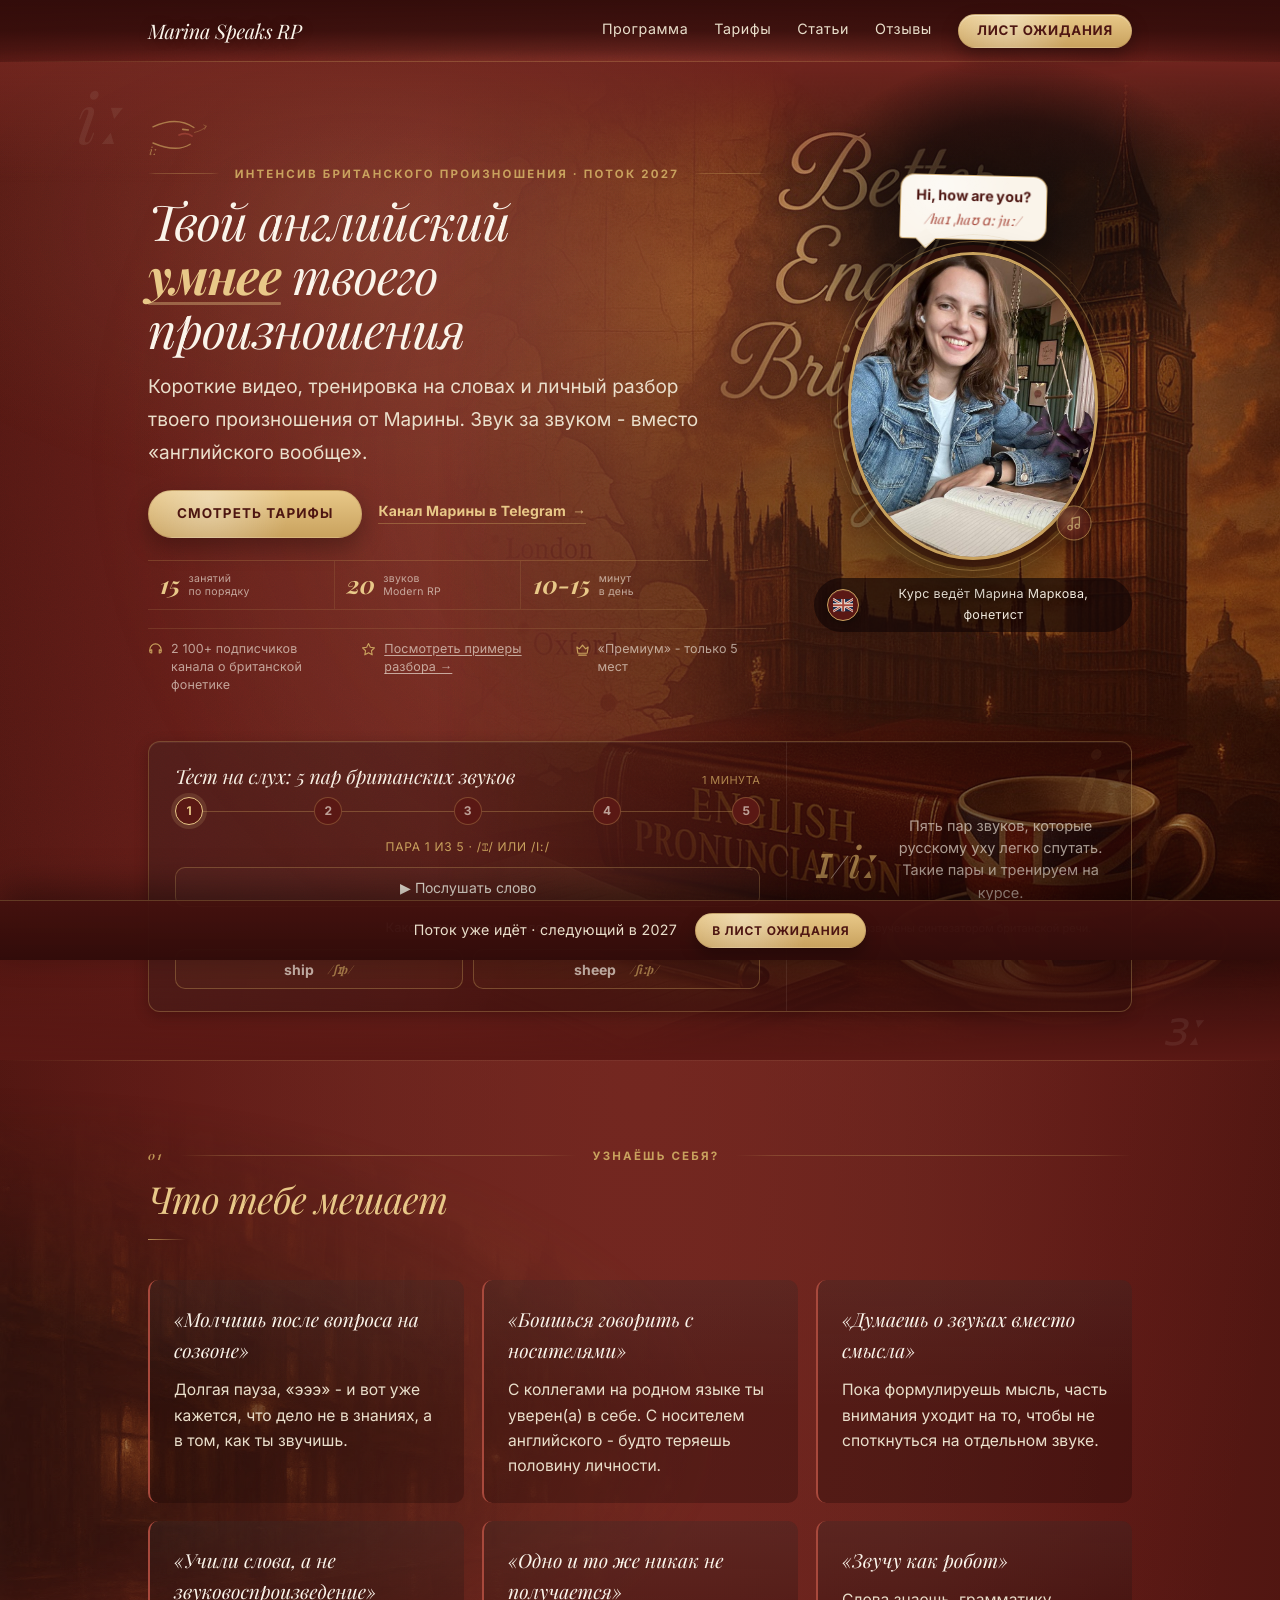
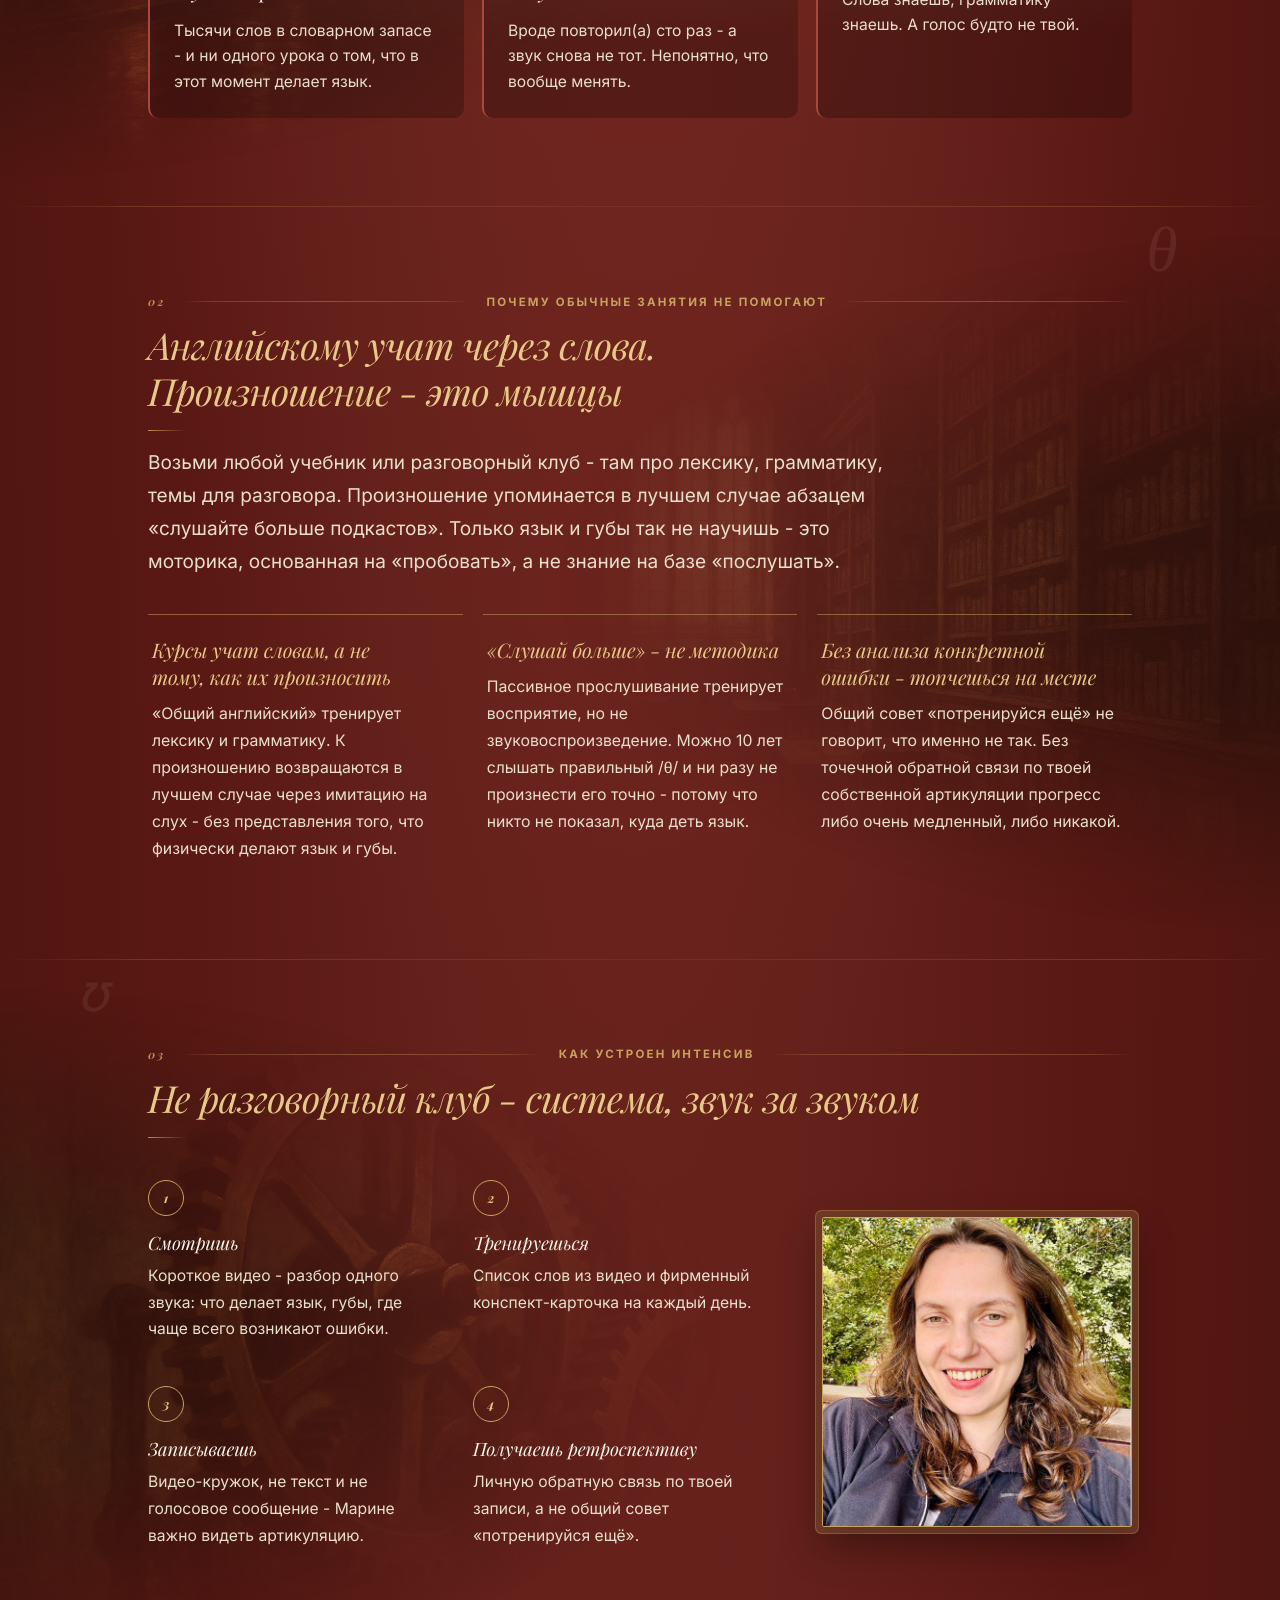
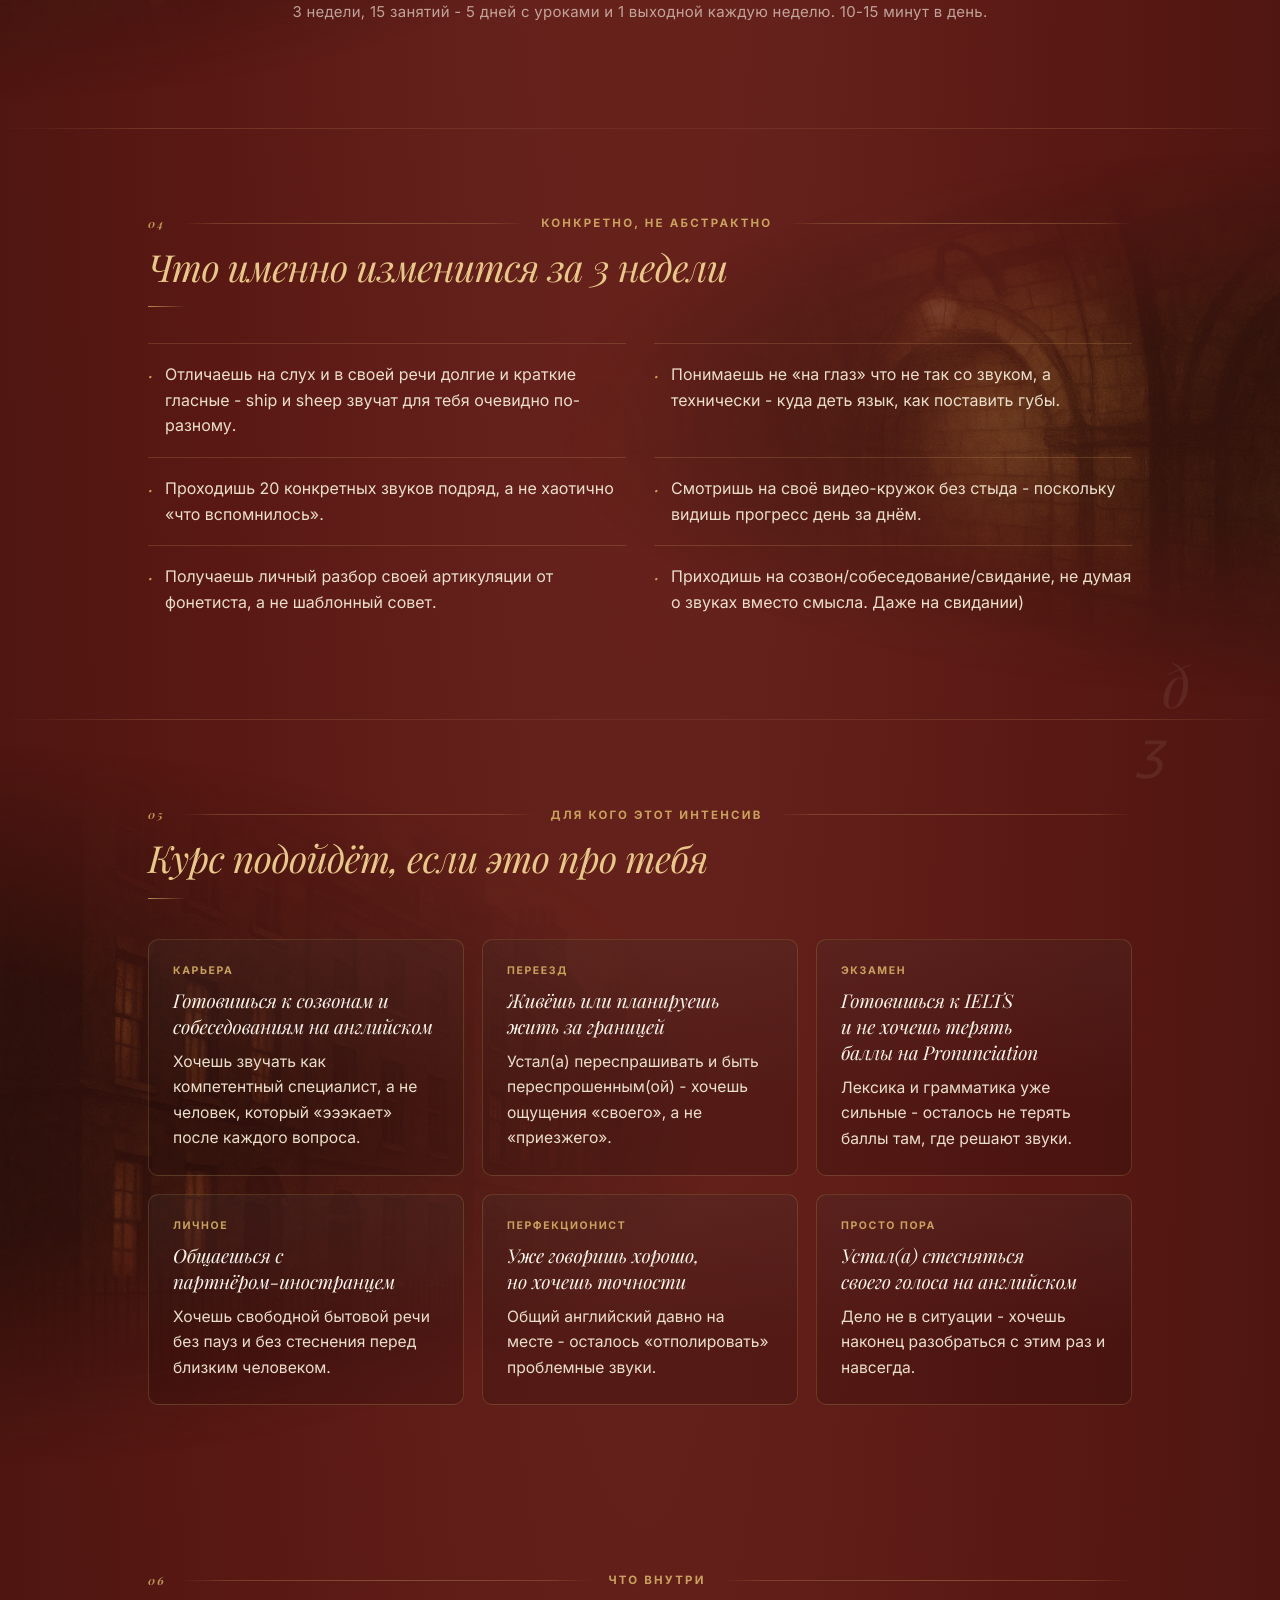
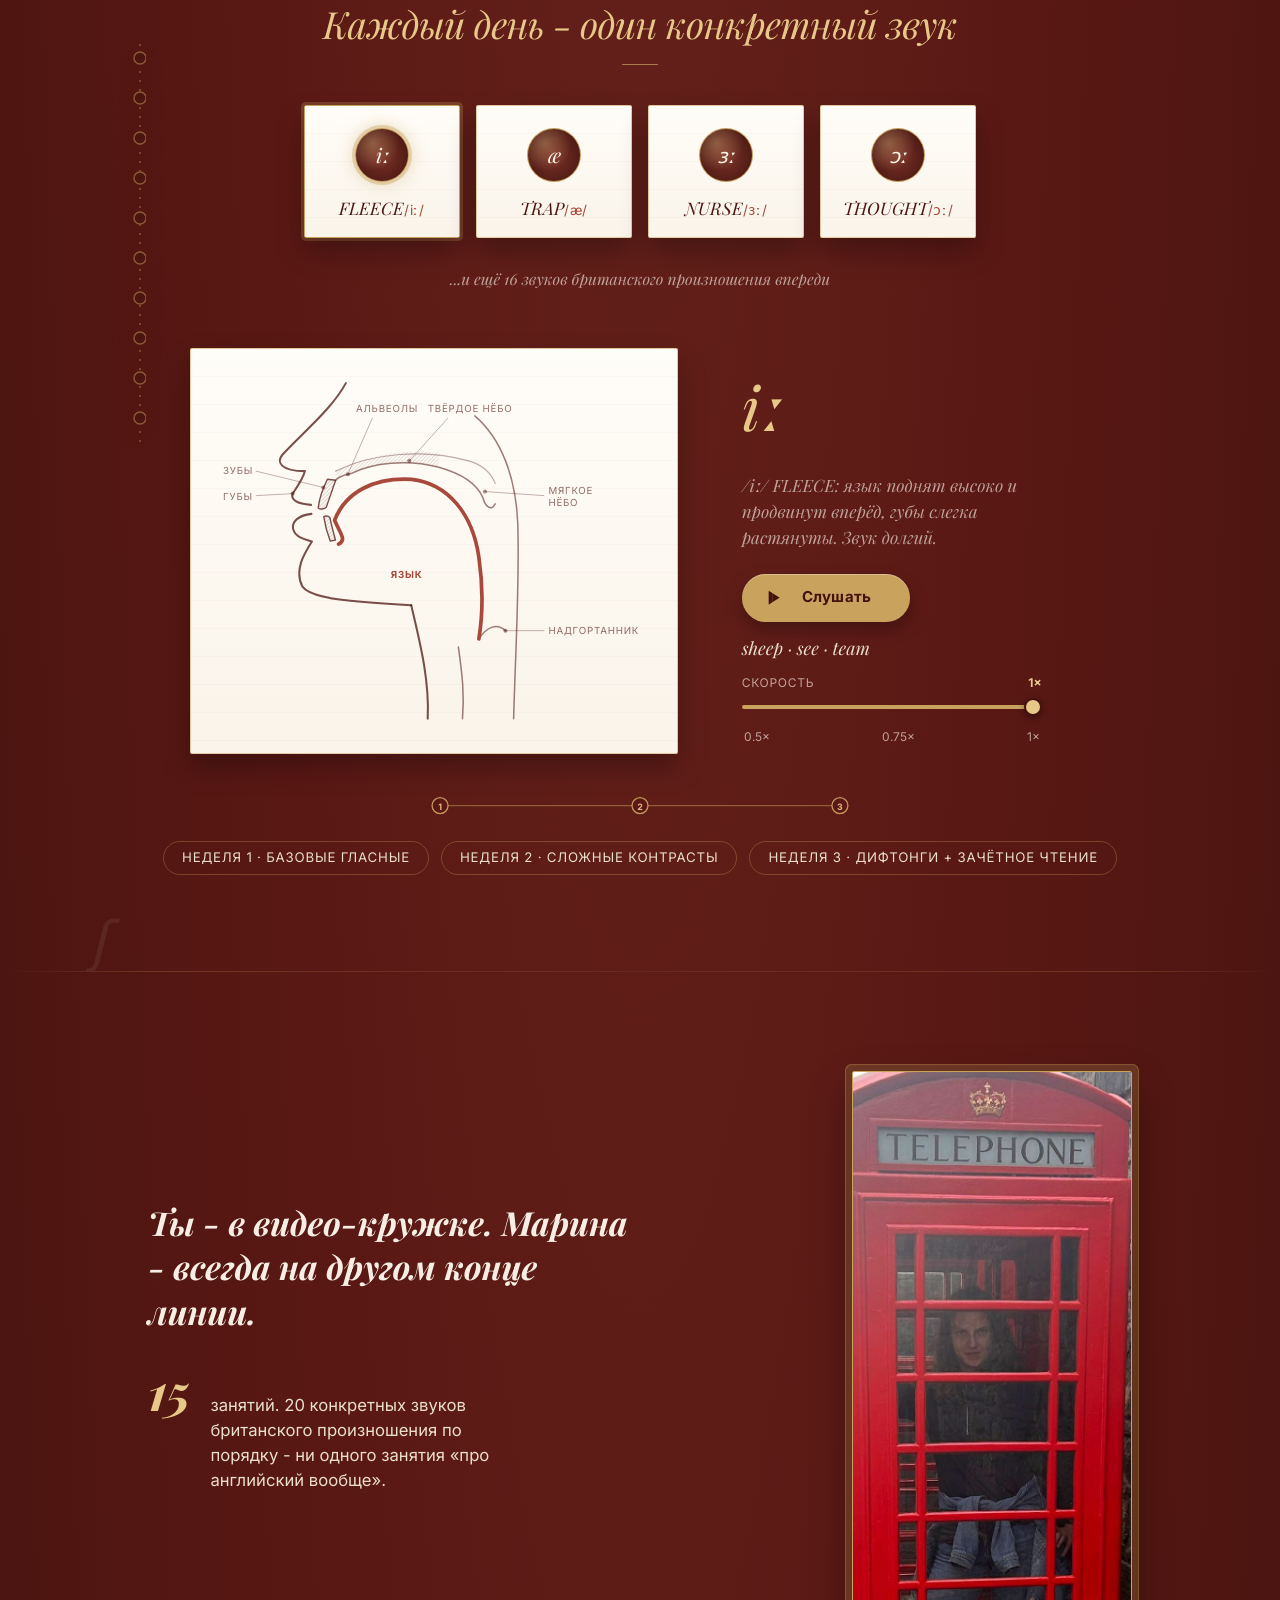
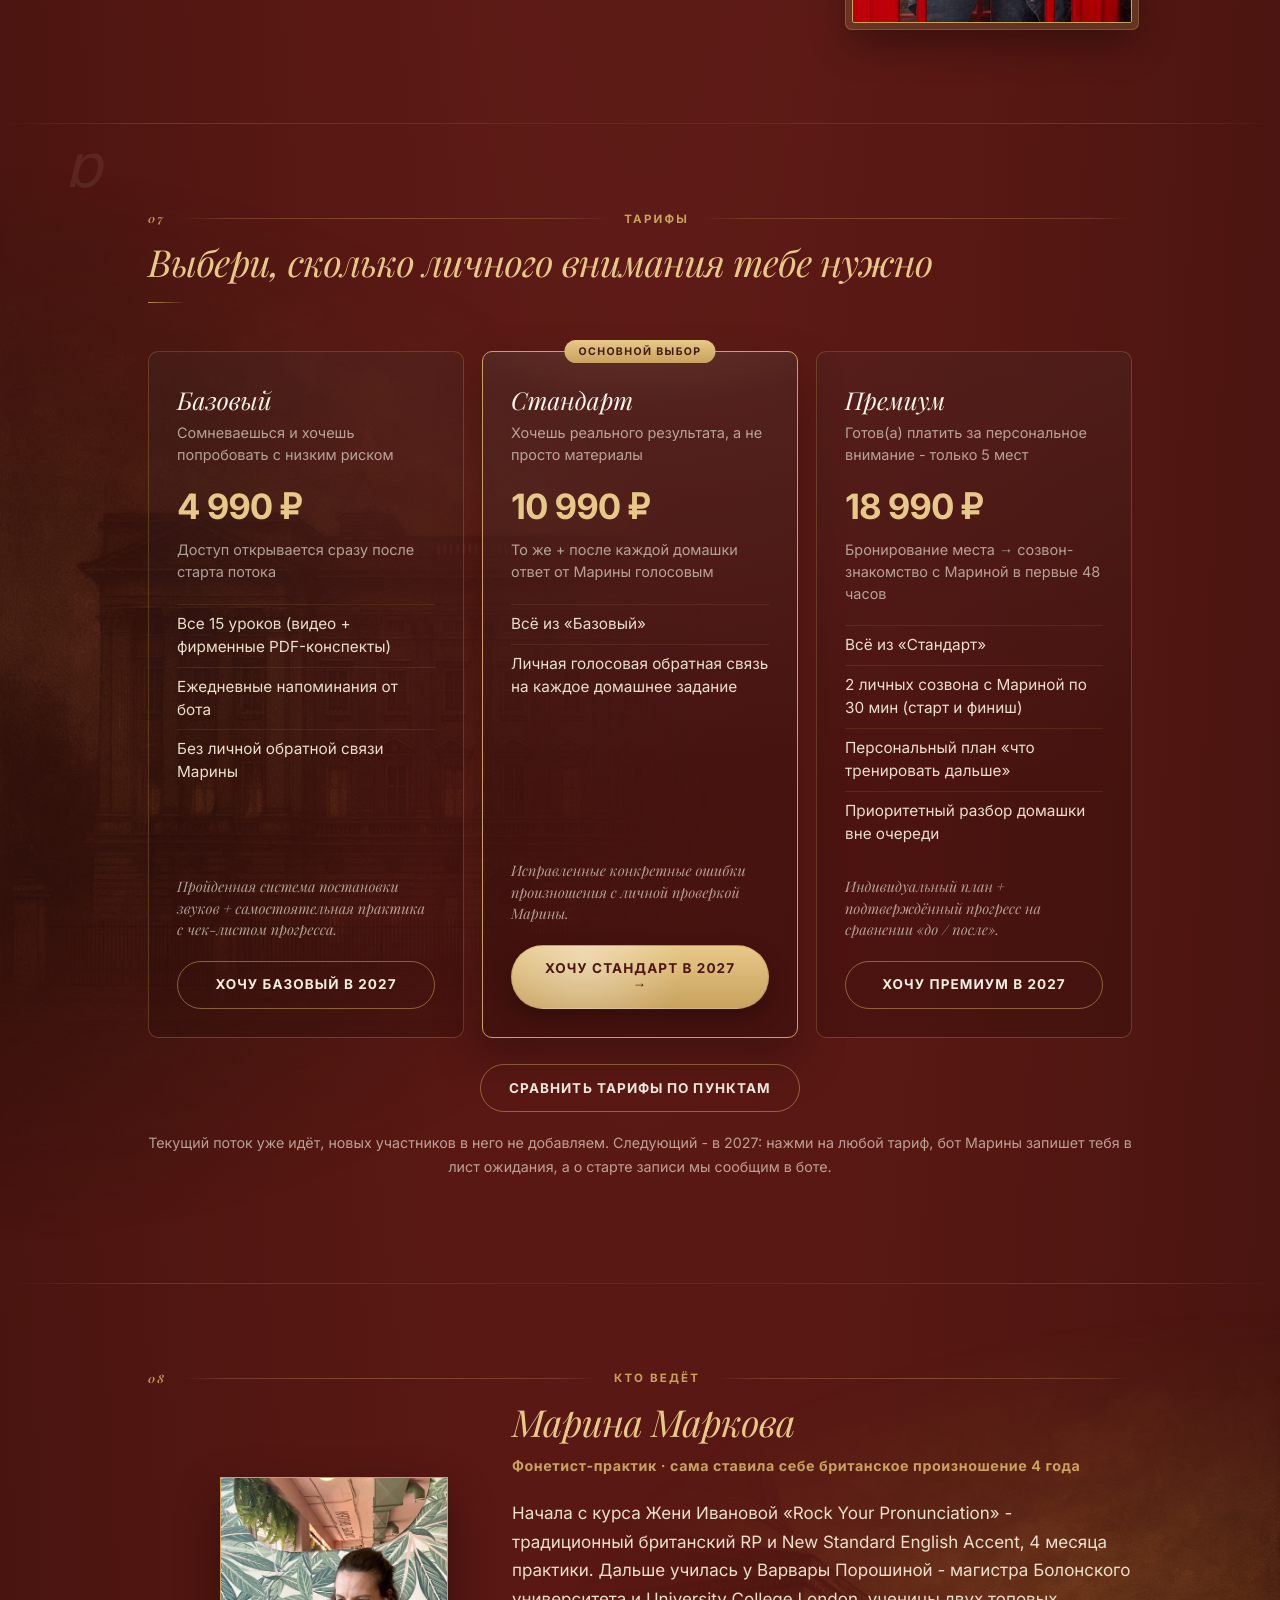
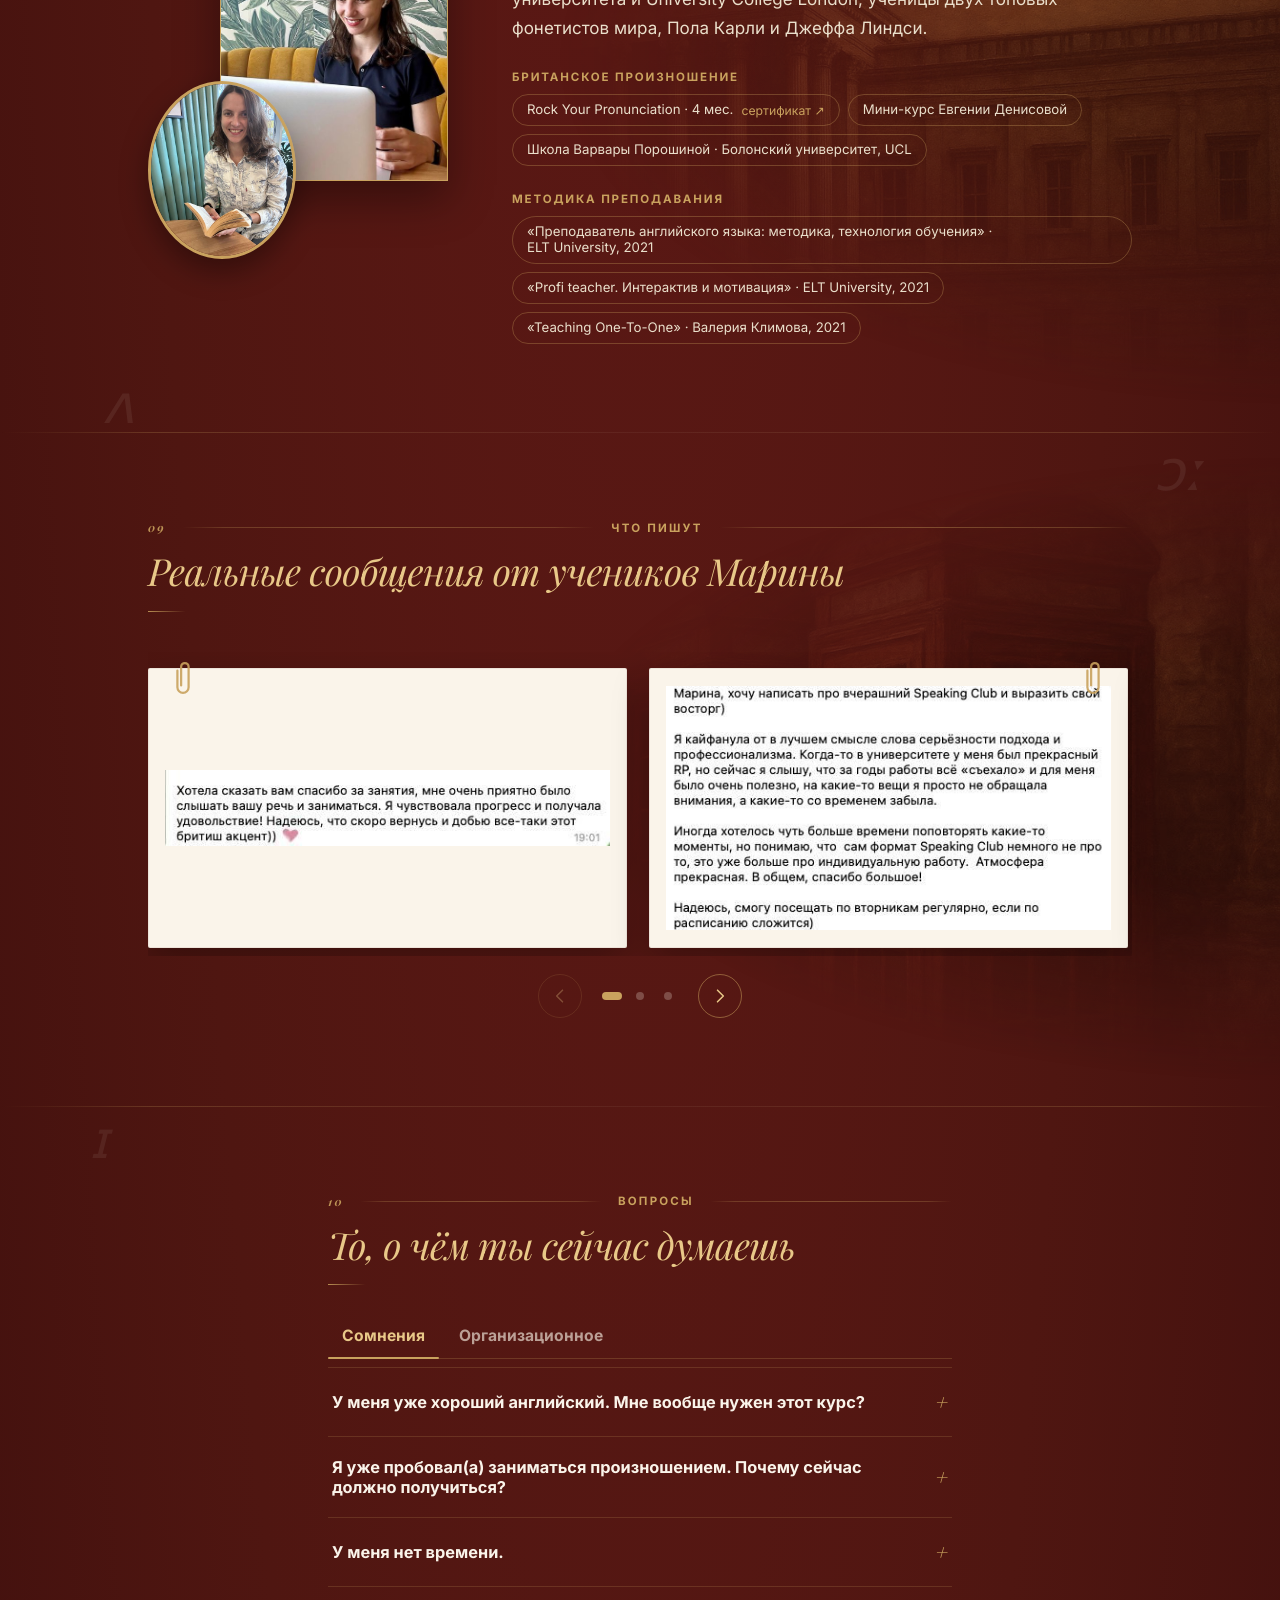
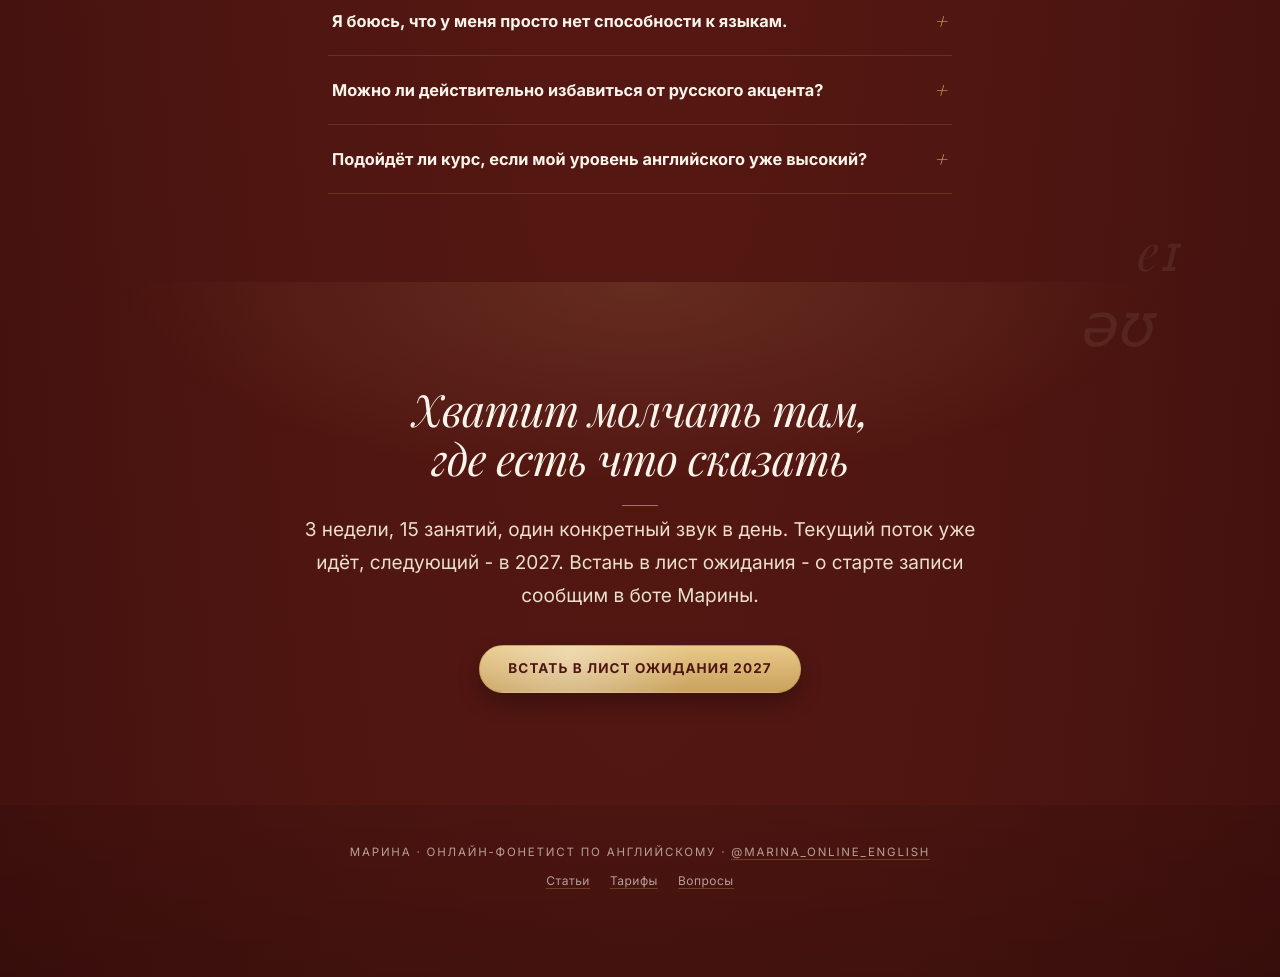
==== commit 15fcf96d: "Modern RP вместо RP в описании Марины (решение Сергея 06.11.2026)" ====
--- a/index.html
+++ b/index.html
@@ -78,7 +78,7 @@
         </div>
         <div class="hero-proof">
           <strong>20</strong>
-          <span>звуков<br>британского RP</span>
+          <span>звуков<br>Modern RP</span>
         </div>
         <div class="hero-proof">
           <strong>10-15</strong>
